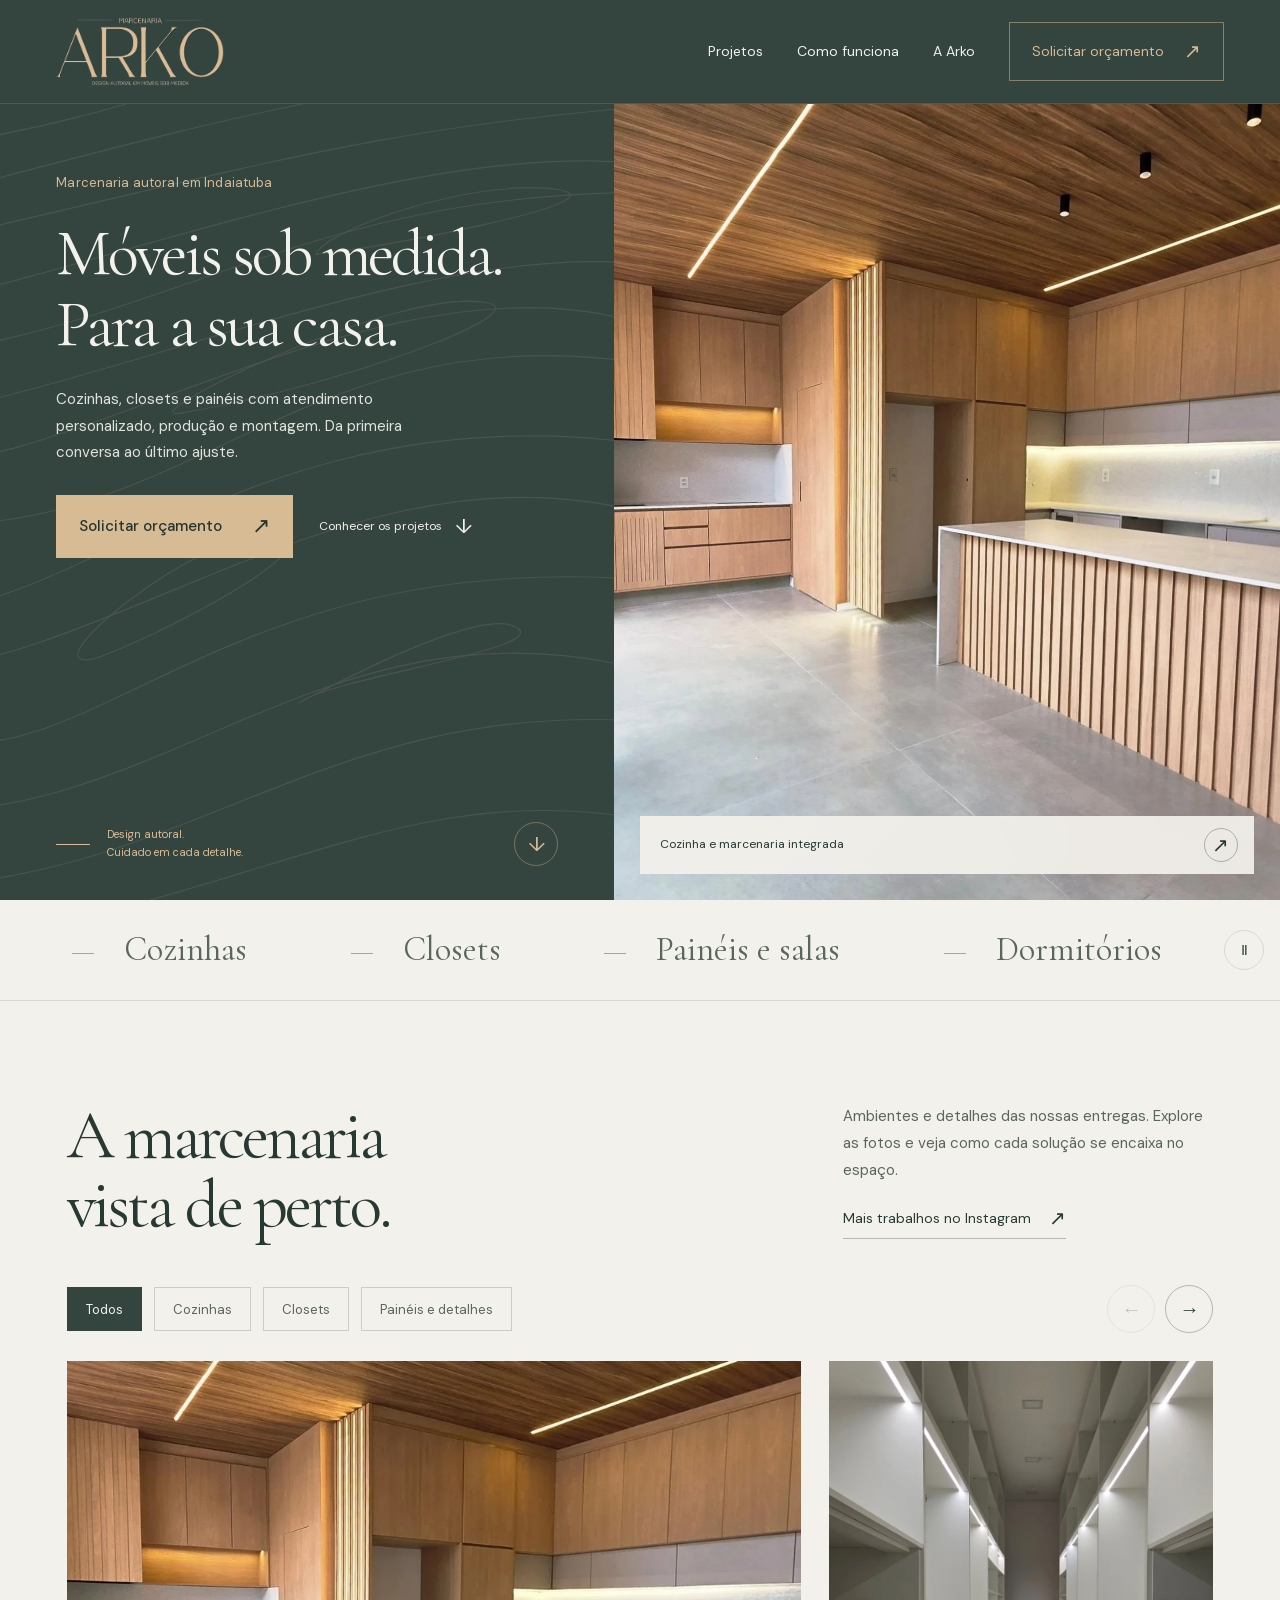
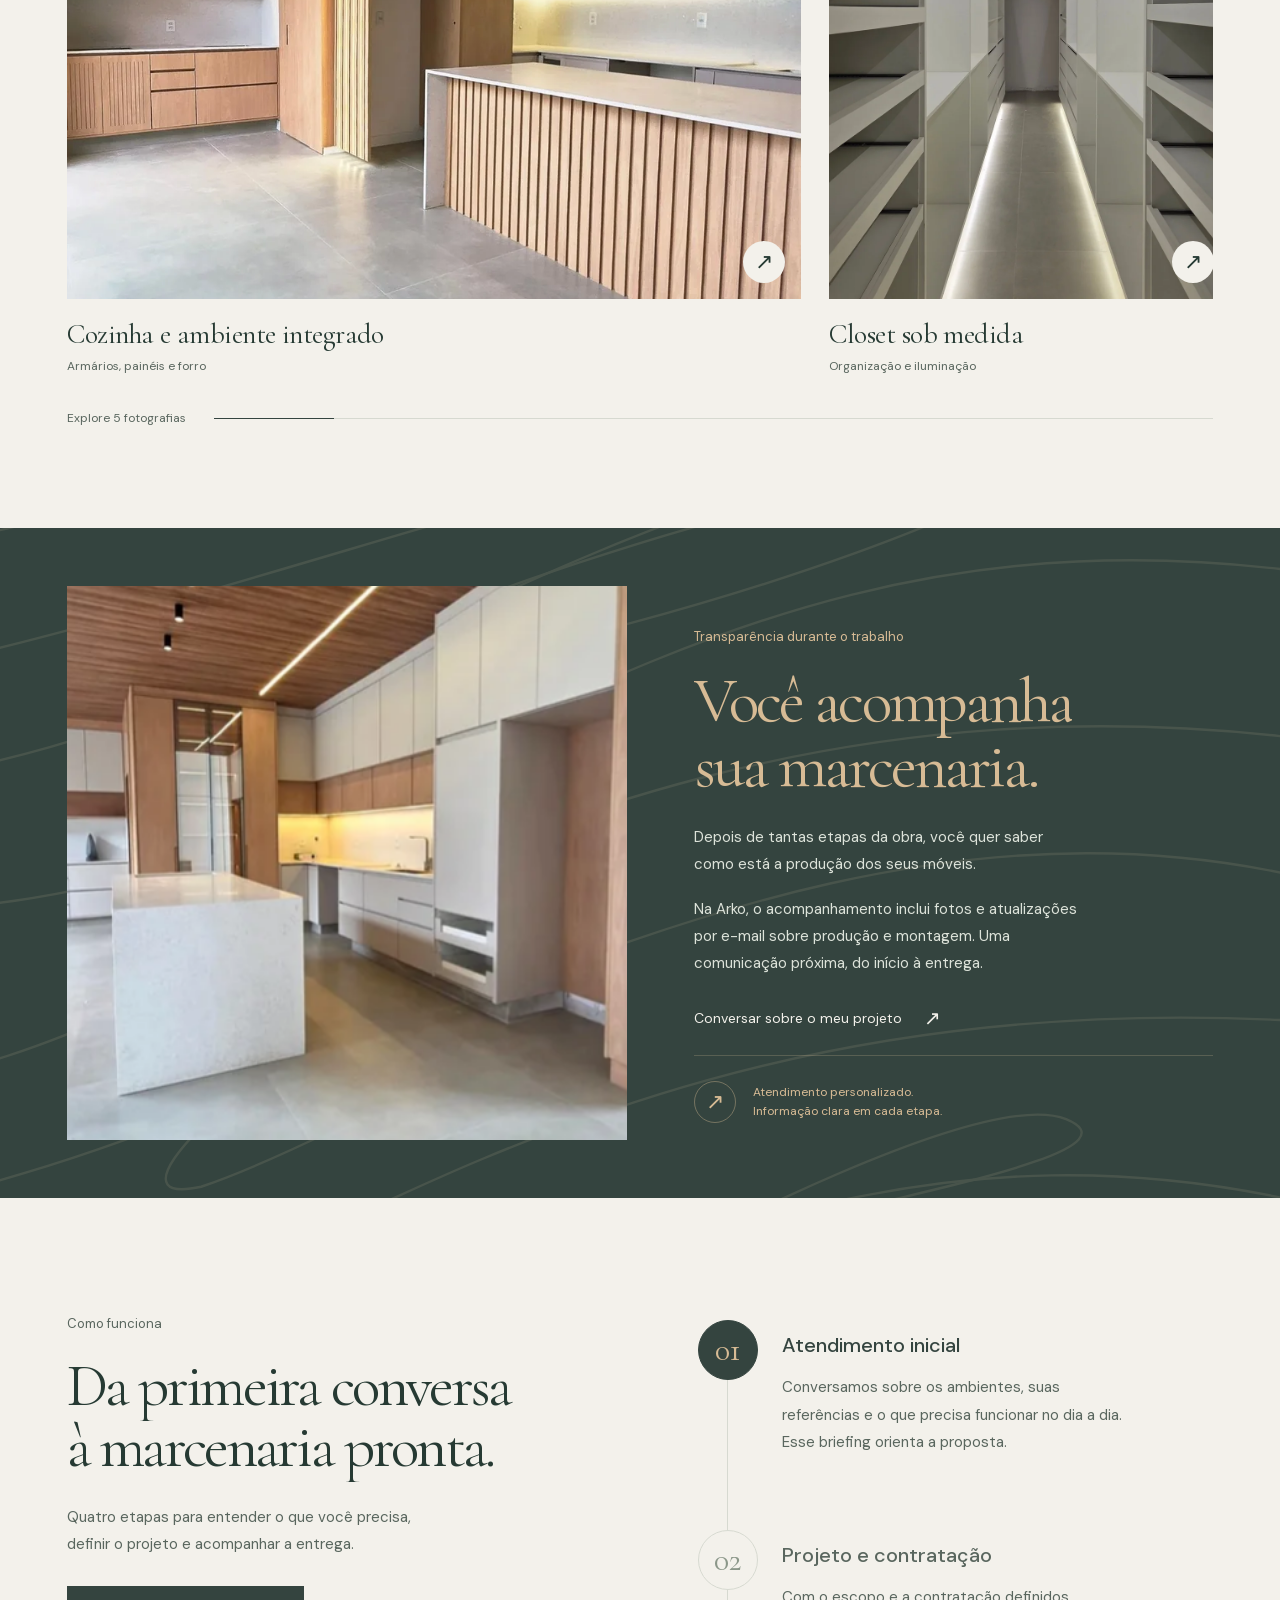
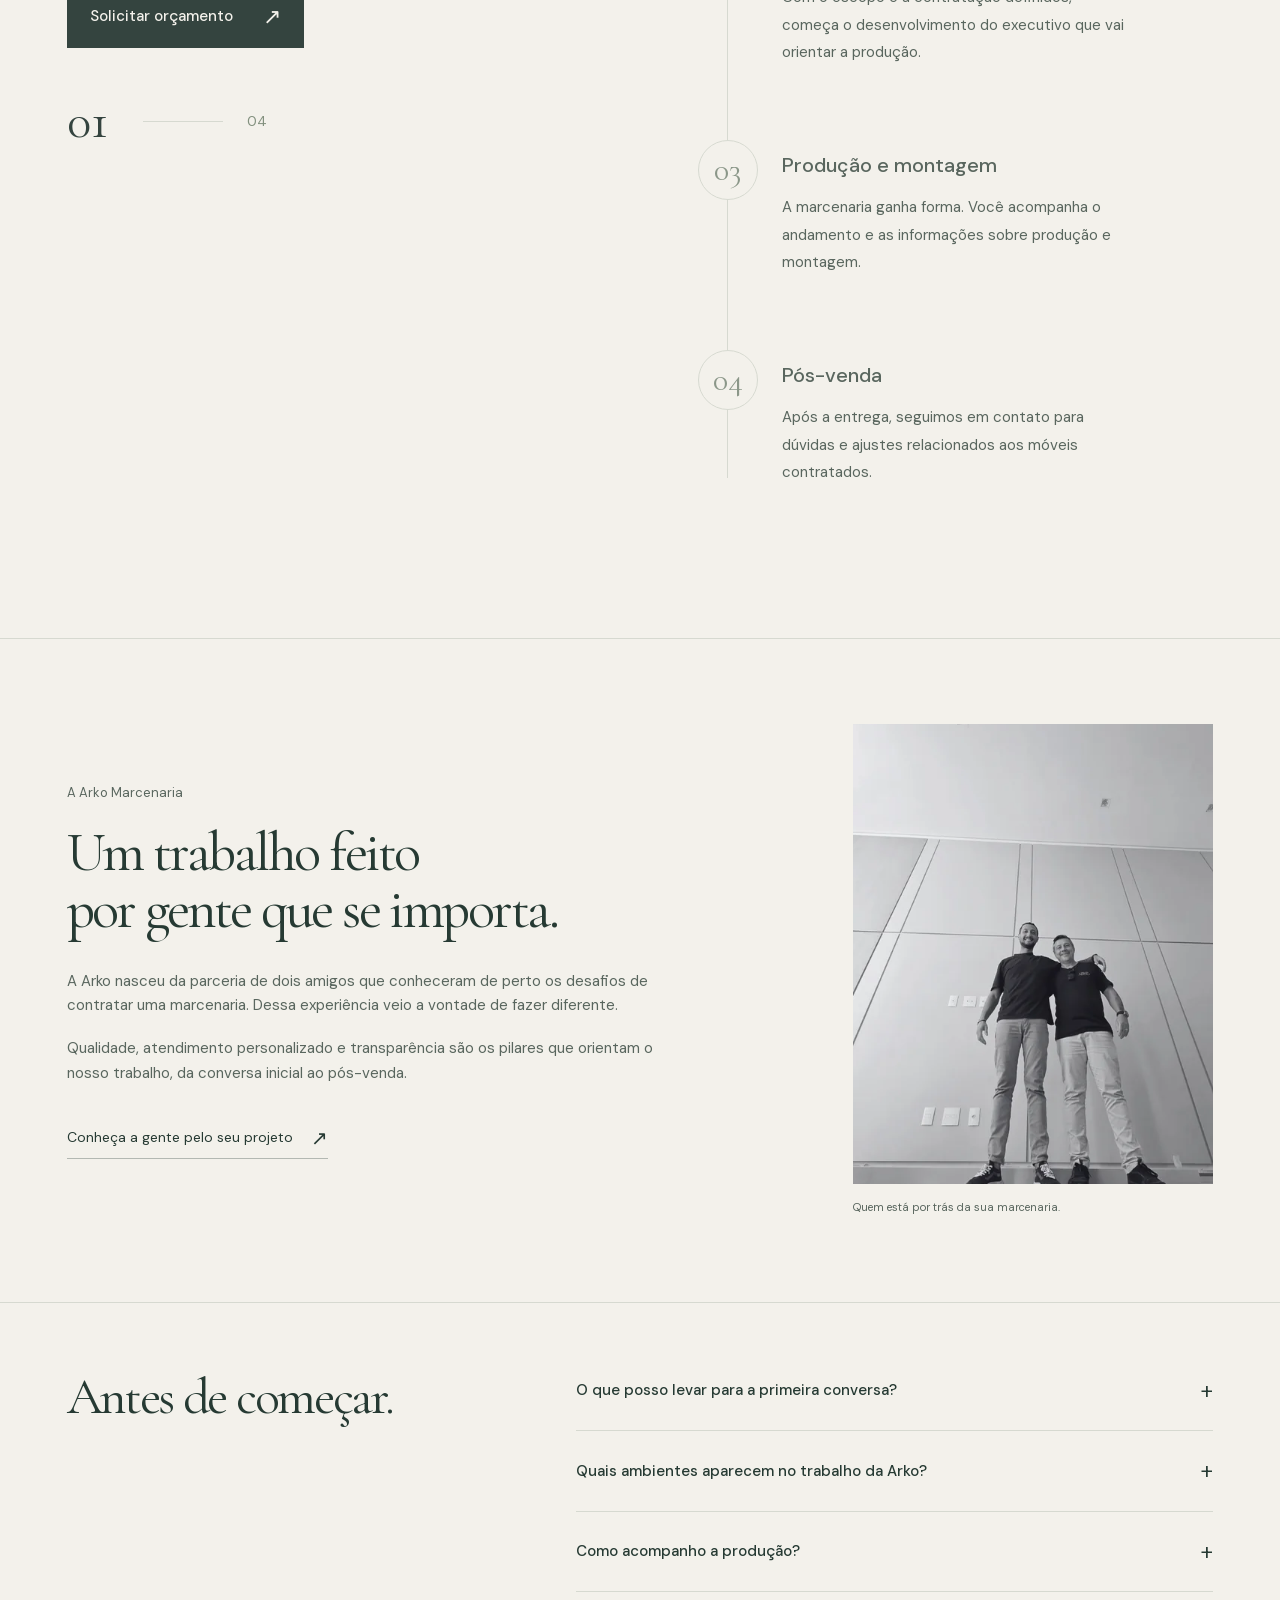
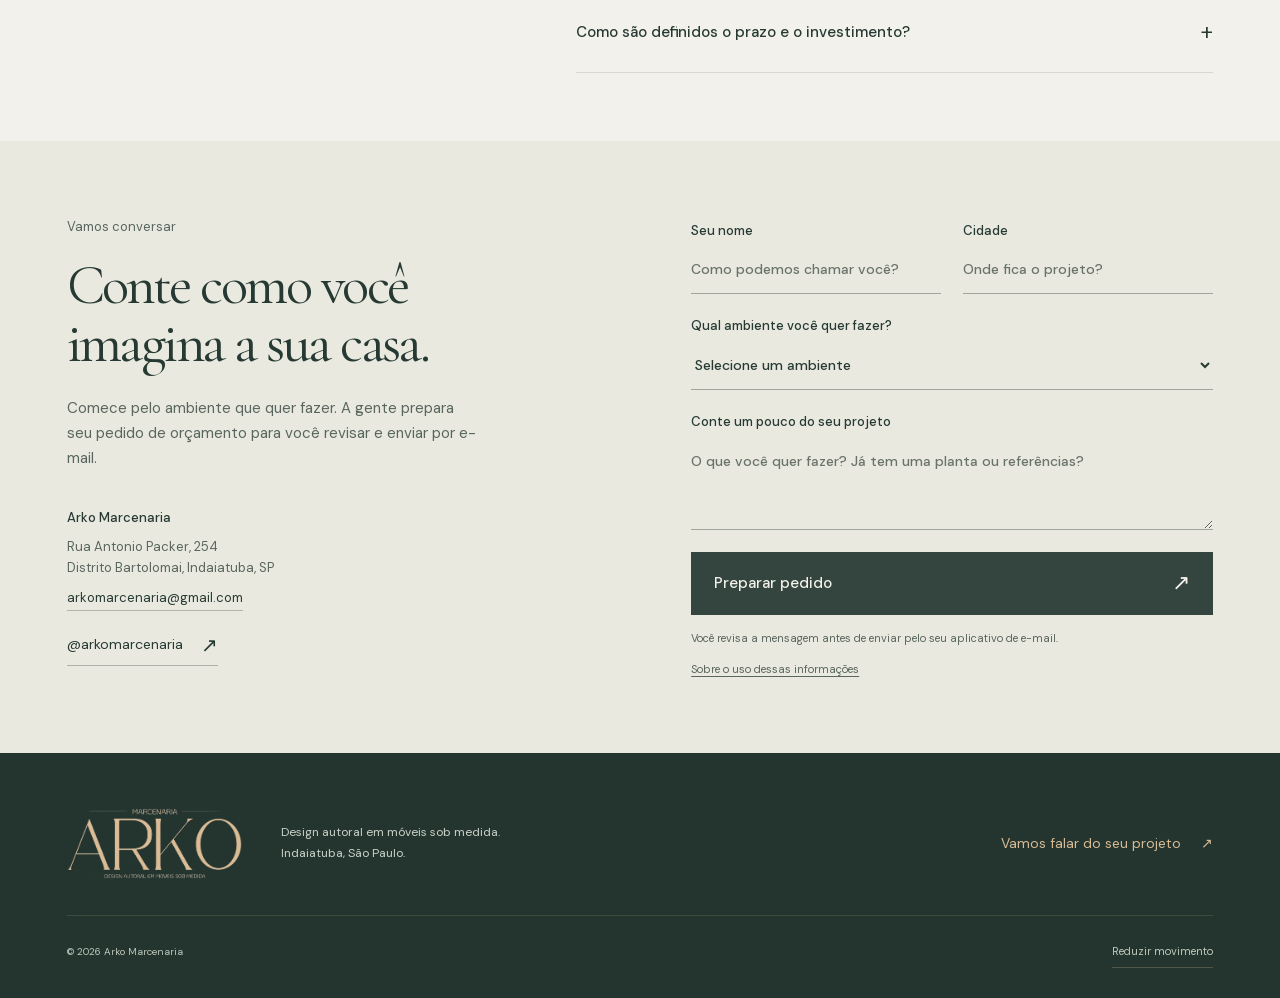
==== index.html @ 4000bd24 "Refine Arko layout with native motion and sliding portfolio" ====
<!doctype html>
<html lang="pt-BR">
<head>
  <meta charset="utf-8">
  <meta name="viewport" content="width=device-width,initial-scale=1">
  <meta name="theme-color" content="#34443f">
  <meta name="robots" content="noindex,nofollow">
  <title>Arko Marcenaria | Móveis sob medida em Indaiatuba</title>
  <meta name="description" content="Conheça a Arko Marcenaria em Indaiatuba. Cozinhas, closets e painéis sob medida, atendimento personalizado e acompanhamento da produção.">
  <meta property="og:type" content="website">
  <meta property="og:url" content="https://duartecosta21.github.io/arko-marcenaria-site/">
  <meta property="og:image" content="https://duartecosta21.github.io/arko-marcenaria-site/assets/cozinha-960.webp">
  <meta property="og:title" content="Arko Marcenaria | Móveis sob medida">
  <meta property="og:description" content="Conheça nossos ambientes e converse sobre a marcenaria da sua casa.">
  <link rel="preload" href="assets/fonts/cormorant-garamond.woff2" as="font" type="font/woff2" crossorigin>
  <link rel="preload" href="assets/fonts/dm-sans.woff2" as="font" type="font/woff2" crossorigin>
  <link rel="icon" href="assets/logo-arko.png" type="image/png">
  <link rel="stylesheet" href="styles.css?v=2">
  <script src="site.js?v=2" defer></script>
</head>
<body>
  <a class="skip-link" href="#conteudo">Ir para o conteúdo</a>
  <header class="header">
    <a class="brand" href="#inicio" aria-label="Arko Marcenaria, início"><img src="assets/logo-arko.png" width="421" height="171" alt="Arko Marcenaria. Design autoral em móveis sob medida."></a>
    <button class="menu-toggle" aria-label="Abrir menu" aria-controls="menu" aria-expanded="false"><span></span><span></span></button>
    <nav id="menu" aria-label="Navegação principal">
      <a href="#projetos">Projetos</a><a href="#processo">Como funciona</a><a href="#sobre">A Arko</a>
      <a class="header-contact" href="#contato" data-track="quote_interest" data-position="menu">Solicitar orçamento <span aria-hidden="true">↗</span></a>
    </nav>
  </header>
  <main id="conteudo">
    <section id="inicio" class="hero">
      <div class="hero-copy wood-pattern">
        <p class="location">Marcenaria autoral em Indaiatuba</p>
        <h1><span class="title-line"><span>Móveis sob medida.</span></span><span class="title-line"><span>Para a sua casa.</span></span></h1>
        <p class="hero-description">Cozinhas, closets e painéis com atendimento personalizado, produção e montagem. Da primeira conversa ao último ajuste.</p>
        <div class="hero-actions"><a class="button button-beige" href="#contato" data-track="quote_interest" data-position="hero">Solicitar orçamento <span aria-hidden="true">↗</span></a><a class="text-link" href="#projetos">Conhecer os projetos <span aria-hidden="true">↓</span></a></div>
        <div class="hero-signature"><span></span><p>Design autoral.<br>Cuidado em cada detalhe.</p><a class="scroll-cue" href="#projetos" aria-label="Explore os ambientes"><span aria-hidden="true">↓</span></a></div>
      </div>
      <div class="hero-photo">
        <img src="assets/cozinha-960.webp" srcset="assets/cozinha-480.webp 480w, assets/cozinha-960.webp 960w, assets/cozinha-1440.webp 1440w" sizes="(max-width:760px) 100vw, 52vw" width="1440" height="1920" alt="Cozinha Arko com ilha e painéis ripados, armários amadeirados e iluminação integrada ao forro." fetchpriority="high">
        <a class="photo-caption" href="#projetos"><span>Cozinha e marcenaria integrada</span><span class="round-arrow" aria-hidden="true">↗</span></a>
      </div>
    </section>
    <div class="environments" aria-label="Ambientes que trabalhamos"><div class="environment-track"><div class="environment-set"><span>Cozinhas</span><span>Closets</span><span>Painéis e salas</span><span>Dormitórios</span></div><div class="environment-set" aria-hidden="true"><span>Cozinhas</span><span>Closets</span><span>Painéis e salas</span><span>Dormitórios</span></div></div><button class="environment-pause" type="button" aria-label="Pausar faixa de ambientes" aria-pressed="false"><span aria-hidden="true">Ⅱ</span></button></div>
    <section class="portfolio section-wrap" id="projetos">
      <div class="section-heading"><h2>A marcenaria<br>vista de perto.</h2><div><p>Ambientes e detalhes das nossas entregas. Explore as fotos e veja como cada solução se encaixa no espaço.</p><a class="underlined-link" href="https://www.instagram.com/arkomarcenaria/" target="_blank" rel="noopener noreferrer">Mais trabalhos no Instagram <span aria-hidden="true">↗</span></a></div></div>
      <div class="portfolio-toolbar"><div class="filters" role="group" aria-label="Filtrar fotos por ambiente"><button type="button" aria-pressed="true" data-filter="todos">Todos</button><button type="button" aria-pressed="false" data-filter="cozinhas">Cozinhas</button><button type="button" aria-pressed="false" data-filter="closets">Closets</button><button type="button" aria-pressed="false" data-filter="paineis">Painéis e detalhes</button></div><div class="gallery-controls"><button type="button" class="gallery-prev" aria-label="Ver ambientes anteriores" disabled><span aria-hidden="true">←</span></button><button type="button" class="gallery-next" aria-label="Ver próximos ambientes"><span aria-hidden="true">→</span></button></div></div>
      <div class="gallery" aria-live="polite" role="region" aria-label="Galeria de ambientes, deslize para explorar" tabindex="0">
        <figure class="gallery-item gallery-large" data-category="cozinhas"><button class="project-photo" type="button" data-photo="assets/cozinha-1440.webp" data-caption="Cozinha com ilha, painéis ripados e forro amadeirado" aria-label="Ampliar foto da cozinha com ilha"><img src="assets/cozinha-960.webp" srcset="assets/cozinha-480.webp 480w, assets/cozinha-960.webp 960w, assets/cozinha-1440.webp 1440w" sizes="(max-width:760px) 100vw, 55vw" width="960" height="1280" loading="lazy" alt="Cozinha amadeirada com ilha ripada e iluminação no forro."><span class="photo-expand" aria-hidden="true">↗</span></button><figcaption><h3>Cozinha e ambiente integrado</h3><span>Armários, painéis e forro</span></figcaption></figure>
        <figure class="gallery-item gallery-tall" data-category="closets"><button class="project-photo" type="button" data-photo="assets/closet-1440.webp" data-caption="Closet com armários dos dois lados e iluminação integrada" aria-label="Ampliar foto do closet"><img src="assets/closet-960.webp" srcset="assets/closet-480.webp 480w, assets/closet-960.webp 960w, assets/closet-1440.webp 1440w" sizes="(max-width:760px) 100vw, 38vw" width="960" height="1280" loading="lazy" alt="Closet com prateleiras abertas, gavetas e iluminação linear no teto e na base dos armários."><span class="photo-expand" aria-hidden="true">↗</span></button><figcaption><h3>Closet sob medida</h3><span>Organização e iluminação</span></figcaption></figure>
        <figure class="gallery-item gallery-small" data-category="paineis"><button class="project-photo" type="button" data-photo="assets/painel-480.webp" data-caption="Painel ripado com gabinete suspenso e iluminação" aria-label="Ampliar foto do painel ripado"><img src="assets/painel-480.webp" width="480" height="853" loading="lazy" alt="Gabinete branco suspenso em um painel ripado amadeirado, com luz indireta."><span class="photo-expand" aria-hidden="true">↗</span></button><figcaption><h3>Painel e gabinete suspenso</h3><span>Ripado e luz indireta</span></figcaption></figure>
        <figure class="gallery-item gallery-small" data-category="paineis"><button class="project-photo" type="button" data-photo="assets/aparador-480.webp" data-caption="Aparador curvo com tampo de vidro e iluminação vertical" aria-label="Ampliar foto do aparador"><img src="assets/aparador-480.webp" width="480" height="853" loading="lazy" alt="Aparador amadeirado com bordas curvas, tampo de vidro e iluminação vertical na parede."><span class="photo-expand" aria-hidden="true">↗</span></button><figcaption><h3>Detalhes que fazem diferença</h3><span>Curvas, encaixes e acabamento</span></figcaption></figure>
        <figure class="gallery-item gallery-small" data-category="paineis"><button class="project-photo" type="button" data-photo="assets/parede-madeira-480.webp" data-caption="Painel amadeirado contínuo com porta integrada" aria-label="Ampliar foto da parede amadeirada"><img src="assets/parede-madeira-480.webp" width="480" height="853" loading="lazy" alt="Parede revestida em painéis amadeirados com uma porta integrada ao desenho."><span class="photo-expand" aria-hidden="true">↗</span></button><figcaption><h3>Marcenaria na arquitetura</h3><span>Painéis e porta integrada</span></figcaption></figure>
      </div>
      <div class="gallery-navigation"><p class="gallery-status" aria-live="polite">Explore <span class="gallery-total">5</span> fotografias</p><div class="gallery-progress" aria-hidden="true"><span></span></div></div>
    </section>
    <section class="follow-up wood-pattern" id="acompanhamento">
      <div class="follow-up-photo"><img src="assets/cozinha-integrada-480.webp" width="480" height="853" loading="lazy" alt="Vista ampla de uma cozinha com forro de madeira, iluminação embutida e marcenaria integrada."></div>
      <div class="follow-up-copy"><p class="small-label">Transparência durante o trabalho</p><h2>Você acompanha<br>sua marcenaria.</h2><p>Depois de tantas etapas da obra, você quer saber como está a produção dos seus móveis.</p><p>Na Arko, o acompanhamento inclui fotos e atualizações por e-mail sobre produção e montagem. Uma comunicação próxima, do início à entrega.</p><a class="text-link" href="#contato" data-track="quote_interest" data-position="acompanhamento">Conversar sobre o meu projeto <span aria-hidden="true">↗</span></a><div class="follow-up-note"><span class="note-mark" aria-hidden="true">↗</span><p>Atendimento personalizado.<br>Informação clara em cada etapa.</p></div></div>
    </section>
    <section class="process section-wrap" id="processo">
      <div class="process-layout"><div class="process-intro"><p class="small-label">Como funciona</p><h2>Da primeira conversa<br>à marcenaria pronta.</h2><p>Quatro etapas para entender o que você precisa, definir o projeto e acompanhar a entrega.</p><a class="button button-green" href="#contato" data-track="quote_interest" data-position="processo">Solicitar orçamento <span aria-hidden="true">↗</span></a><div class="process-position" aria-hidden="true"><span class="process-active-number">01</span><span class="process-position-line"></span><span>04</span></div></div><ol class="steps"><li><span class="step-number">01</span><h3>Atendimento inicial</h3><p>Conversamos sobre os ambientes, suas referências e o que precisa funcionar no dia a dia. Esse briefing orienta a proposta.</p></li><li><span class="step-number">02</span><h3>Projeto e contratação</h3><p>Com o escopo e a contratação definidos, começa o desenvolvimento do executivo que vai orientar a produção.</p></li><li><span class="step-number">03</span><h3>Produção e montagem</h3><p>A marcenaria ganha forma. Você acompanha o andamento e as informações sobre produção e montagem.</p></li><li><span class="step-number">04</span><h3>Pós-venda</h3><p>Após a entrega, seguimos em contato para dúvidas e ajustes relacionados aos móveis contratados.</p></li></ol></div>
    </section>
    <section class="about section-wrap" id="sobre"><div class="about-copy"><p class="small-label">A Arko Marcenaria</p><h2>Um trabalho feito<br>por gente que se importa.</h2><p>A Arko nasceu da parceria de dois amigos que conheceram de perto os desafios de contratar uma marcenaria. Dessa experiência veio a vontade de fazer diferente.</p><p>Qualidade, atendimento personalizado e transparência são os pilares que orientam o nosso trabalho, da conversa inicial ao pós-venda.</p><a class="underlined-link" href="#contato">Conheça a gente pelo seu projeto <span aria-hidden="true">↗</span></a></div><figure class="about-image"><img src="assets/fundadores-480.webp" width="480" height="853" loading="lazy" alt="Os dois sócios da Arko juntos em um ambiente com painéis instalados."><figcaption>Quem está por trás da sua marcenaria.</figcaption></figure></section>
    <section class="questions section-wrap" id="duvidas"><h2>Antes de começar.</h2><div class="faq"><details><summary>O que posso levar para a primeira conversa?<span aria-hidden="true">+</span></summary><p>Fotos dos ambientes, medidas que você já tenha, referências e o projeto da arquitetura, se houver. Conte também o que quer mudar e o que é importante na sua rotina.</p></details><details><summary>Quais ambientes aparecem no trabalho da Arko?<span aria-hidden="true">+</span></summary><p>Cozinhas, closets, dormitórios, salas, painéis e gabinetes fazem parte do nosso repertório. Na conversa inicial, avaliamos o escopo dos ambientes que você pretende fazer.</p></details><details><summary>Como acompanho a produção?<span aria-hidden="true">+</span></summary><p>A proposta da Arko inclui atualizações por e-mail com fotos e informações sobre produção e montagem. A frequência e o acompanhamento são alinhados no atendimento.</p></details><details><summary>Como são definidos o prazo e o investimento?<span aria-hidden="true">+</span></summary><p>A proposta considera os ambientes, o detalhamento e as escolhas de materiais e acabamentos. Prazo, escopo e condições de pagamento são definidos na contratação do seu projeto.</p></details></div></section>
    <section class="contact section-wrap" id="contato"><div class="contact-copy"><p class="small-label">Vamos conversar</p><h2>Conte como você<br>imagina a sua casa.</h2><p>Comece pelo ambiente que quer fazer. A gente prepara seu pedido de orçamento para você revisar e enviar por e-mail.</p><div class="contact-detail"><span>Arko Marcenaria</span><address>Rua Antonio Packer, 254<br>Distrito Bartolomai, Indaiatuba, SP</address><a href="mailto:arkomarcenaria@gmail.com" data-track="email_open" data-position="contato">arkomarcenaria@gmail.com</a></div><a class="underlined-link" href="https://www.instagram.com/arkomarcenaria/" rel="noopener noreferrer" target="_blank">@arkomarcenaria <span aria-hidden="true">↗</span></a></div>
      <form id="quote-form" class="quote-form"><div class="form-row"><label>Seu nome<input name="nome" autocomplete="name" required maxlength="100" placeholder="Como podemos chamar você?"></label><label>Cidade<input name="cidade" autocomplete="address-level2" required maxlength="100" placeholder="Onde fica o projeto?"></label></div><label>Qual ambiente você quer fazer?<select name="ambiente" required aria-label="Qual ambiente você quer fazer?"><option value="">Selecione um ambiente</option><option>Cozinha</option><option>Closet ou dormitório</option><option>Sala ou painéis</option><option>Mais de um ambiente</option><option>Outro projeto</option></select></label><label>Conte um pouco do seu projeto<textarea name="projeto" rows="3" maxlength="1800" placeholder="O que você quer fazer? Já tem uma planta ou referências?"></textarea></label><button class="button button-green" type="submit">Preparar pedido <span aria-hidden="true">↗</span></button><p class="form-note">Você revisa a mensagem antes de enviar pelo seu aplicativo de e-mail.</p><button class="privacy-link" type="button" id="open-privacy">Sobre o uso dessas informações</button></form>
    </section>
  </main>
  <a class="mobile-contact" inert href="#contato" data-track="quote_interest" data-position="mobile"><span>Vamos falar do seu projeto?</span><strong>Solicitar orçamento <span aria-hidden="true">↗</span></strong></a>
  <footer class="footer"><a class="brand" href="#inicio" aria-label="Arko Marcenaria, voltar ao início"><img src="assets/logo-arko.png" alt="Arko Marcenaria" width="421" height="171" loading="lazy"></a><p>Design autoral em móveis sob medida.<br>Indaiatuba, São Paulo.</p><a href="#contato">Vamos falar do seu projeto <span aria-hidden="true">↗</span></a><div class="footer-bottom"><span class="copyright">© 2026 Arko Marcenaria</span><button type="button" id="motion-toggle" aria-pressed="false">Reduzir movimento</button></div></footer>
  <dialog id="photo-dialog" class="photo-dialog" aria-label="Galeria de fotos ampliadas"><button type="button" class="dialog-close" aria-label="Fechar foto">×</button><div class="lightbox"><button class="photo-prev" aria-label="Foto anterior" type="button">‹</button><figure><img id="expanded-photo" src="assets/cozinha-1440.webp" alt=""><figcaption id="expanded-caption"></figcaption></figure><button class="photo-next" aria-label="Próxima foto" type="button">›</button></div></dialog>
  <dialog id="quote-dialog" class="quote-dialog" aria-labelledby="quote-dialog-title"><button type="button" class="dialog-close" aria-label="Fechar pedido">×</button><h2 id="quote-dialog-title">Seu pedido,<br>do seu jeito.</h2><p>Confira a mensagem. O próximo passo abre seu aplicativo de e-mail, onde você pode anexar a planta e enviar.</p><label for="prepared-message">Mensagem para a Arko</label><textarea id="prepared-message" rows="9"></textarea><a class="button button-green" id="open-email" href="mailto:arkomarcenaria@gmail.com" data-track="email_open" data-position="pedido">Abrir e-mail com meu pedido <span aria-hidden="true">↗</span></a><p class="form-note">Destinatário: arkomarcenaria@gmail.com</p></dialog>
  <dialog id="privacy-dialog" class="privacy-dialog" aria-labelledby="privacy-title"><button type="button" class="dialog-close" aria-label="Fechar informações">×</button><h2 id="privacy-title">Sobre este contato.</h2><p>Os campos desta página servem para preparar uma mensagem de orçamento. A mensagem só é enviada quando você escolhe enviar no seu aplicativo de e-mail.</p><p>As informações do formulário não são salvas nesta página nem enviadas automaticamente. Para conversar sobre seus dados, use arkomarcenaria@gmail.com.</p><button type="button" class="button button-green" data-close>Entendi</button></dialog>
</body>
</html>
---- styles.css ----
@font-face{font-family:ArkoDisplay;src:url('assets/fonts/cormorant-garamond.woff2') format('woff2');font-style:normal;font-weight:300 700;font-display:swap}
@font-face{font-family:ArkoSans;src:url('assets/fonts/dm-sans.woff2') format('woff2');font-style:normal;font-weight:100 1000;font-display:swap}
:root{--green:#34443f;--deep:#24352f;--beige:#d7bb95;--paper:#f3f1eb;--ink:#263a33;--muted:#59665e;--line:#d6d9d0;--display:ArkoDisplay,Georgia,serif;--sans:ArkoSans,Arial,sans-serif}
*{box-sizing:border-box}html{scroll-behavior:smooth;scroll-padding-top:104px}body{margin:0;background:var(--paper);color:var(--ink);font:16px/1.65 var(--sans);-webkit-font-smoothing:antialiased}button,input,textarea,select{font:inherit}button,a{-webkit-tap-highlight-color:transparent}button{cursor:pointer}a{color:inherit;text-decoration:none}img{display:block;max-width:100%;height:auto}p,h1,h2,h3,figure{margin:0}h1,h2{font-family:var(--display);font-weight:400;letter-spacing:-.045em;line-height:1.02}h2{font-size:clamp(42px,4.4vw,66px)}h3{font-size:19px;font-weight:500;line-height:1.3}p{max-width:66ch}button:focus-visible,a:focus-visible,summary:focus-visible,input:focus-visible,textarea:focus-visible,select:focus-visible{outline:2px solid #ad7741;outline-offset:5px}[hidden]{display:none!important}.skip-link{position:absolute;left:20px;top:-100px;z-index:100;background:var(--beige);color:var(--deep);padding:10px}.skip-link:focus{top:10px}.section-wrap{padding:100px clamp(24px,5.2vw,80px);max-width:1600px;margin:auto}.header{height:104px;padding:20px clamp(24px,4.4vw,68px);background:var(--green);color:var(--paper);display:flex;align-items:center;justify-content:space-between;gap:24px;position:sticky;top:0;z-index:20;border-bottom:1px solid #d7bb952d}.brand{display:block;width:168px;flex-shrink:0}.brand img{width:100%;height:auto}.header nav{display:flex;align-items:center;gap:34px;font-size:14px}.header nav a{transition:color .2s}.header nav a:hover{color:var(--beige)}.header-contact{border:1px solid #d7bb9580;padding:12px 22px;color:var(--beige);display:flex;align-items:center;gap:20px}.header-contact span{font-size:20px}.menu-toggle{display:none}.hero{display:grid;grid-template-columns:44% 56%;max-width:1800px;margin:auto;background:var(--green);color:var(--paper)}.hero-copy{padding:64px clamp(24px,4.4vw,68px) 40px;display:flex;flex-direction:column;align-items:flex-start;position:relative;isolation:isolate;min-height:650px}.wood-pattern{position:relative;isolation:isolate}.wood-pattern:before{content:"";position:absolute;inset:0;background:url('assets/veios.svg') center/cover;opacity:.16;pointer-events:none;z-index:-1}.location{font-size:13px;color:var(--beige);letter-spacing:.01em;margin-bottom:26px}.hero h1{font-size:clamp(52px,5.6vw,84px);max-width:520px;margin-bottom:25px}.hero-description{font-size:15px;line-height:1.75;color:#e0e3db;max-width:390px;margin-bottom:32px}.hero-actions{display:flex;flex-direction:column;align-items:flex-start;gap:22px}.button{display:inline-flex;align-items:center;justify-content:space-between;gap:30px;padding:16px 22px;min-height:56px;line-height:1.3;font-size:15px;font-weight:500;border:1px solid transparent;transition:background-color .2s,color .2s}.button span{font-size:22px;font-weight:300}.button-beige{background:var(--beige);color:var(--deep)}.button-beige:hover{background:#e6c9a4}.button-green{background:var(--green);color:var(--paper)}.button-green:hover{background:var(--deep)}.text-link{display:inline-flex;align-items:center;gap:22px;font-size:14px;line-height:1.5}.text-link span{font-size:20px}.text-link:hover{text-decoration:underline;text-underline-offset:6px}.hero-signature{display:flex;gap:17px;align-items:center;margin-top:auto;padding-top:32px;color:var(--beige);font-size:11px;line-height:1.6}.hero-signature>span{width:34px;height:1px;background:var(--beige)}.hero-photo{position:relative;overflow:hidden}.hero-photo>img{width:100%;height:100%;position:absolute;inset:0;object-fit:cover;object-position:center 46%}.photo-caption{position:absolute;bottom:24px;left:24px;right:24px;background:#f3f1ebef;backdrop-filter:blur(8px);color:var(--ink);font-size:12px;padding:11px 15px 11px 20px;display:flex;align-items:center;justify-content:space-between}.round-arrow{border:1px solid #263a3355;border-radius:50%;width:34px;height:34px;display:grid;place-items:center;font-size:20px}.environments{display:flex;justify-content:space-around;gap:20px;padding:25px 5vw;border-bottom:1px solid var(--line);color:var(--muted);font-family:var(--display);font-size:25px}.section-heading{display:flex;justify-content:space-between;gap:48px;align-items:flex-end;margin-bottom:44px}.section-heading h2{flex:0 1 55%}.section-heading>div,.section-heading>p{flex:0 1 370px}.section-heading p{font-size:15px;color:var(--muted);line-height:1.8}.underlined-link{display:inline-flex;align-items:center;gap:18px;font-size:14px;line-height:1.4;border-bottom:1px solid #263a3350;padding-bottom:6px;margin-top:20px}.underlined-link span{font-size:20px}.portfolio-toolbar{display:flex;justify-content:space-between;align-items:center;gap:22px;margin-bottom:28px}.filters{display:flex;gap:12px;flex-wrap:wrap}.filters button{padding:9px 18px;border:1px solid #34443f35;background:transparent;color:var(--muted);font-size:13px;min-height:42px}.filters button[aria-pressed=true]{background:var(--green);color:var(--paper);border-color:var(--green)}.gallery-hint{font-size:11px;color:var(--muted)}.gallery{display:grid;grid-template-columns:repeat(12,1fr);gap:42px 28px;align-items:start}.gallery-item{min-width:0}.gallery-large{grid-column:span 7}.gallery-tall{grid-column:span 5;padding-top:70px}.gallery-small{grid-column:span 4}.project-photo{display:block;width:100%;padding:0;border:0;background:transparent;position:relative;overflow:hidden}.project-photo img{width:100%;object-fit:cover;transition:transform .5s ease}.gallery-large .project-photo img{aspect-ratio:1.12;object-position:center 46%}.gallery-tall .project-photo img{aspect-ratio:.8}.gallery-small .project-photo img{aspect-ratio:.86}.project-photo:hover img{transform:scale(1.025)}.photo-expand{position:absolute;right:16px;bottom:16px;display:grid;place-items:center;width:42px;height:42px;background:var(--paper);color:var(--ink);border-radius:50%;font-size:22px}.gallery-item figcaption{display:flex;justify-content:space-between;gap:18px;align-items:baseline;padding-top:16px}.gallery-item figcaption h3{font-size:16px;line-height:1.5}.gallery-item figcaption>span{font-size:11px;color:var(--muted);text-align:right;max-width:170px}.gallery.is-filtered .gallery-item{grid-column:span 6;padding-top:0}.gallery.is-filtered .project-photo img{aspect-ratio:1;object-position:center}.follow-up{display:grid;grid-template-columns:44% 56%;background:var(--green);color:var(--paper);max-width:1800px;margin:auto;min-height:610px}.follow-up-photo{padding:56px 0 56px clamp(24px,5.2vw,80px)}.follow-up-photo img{width:100%;height:100%;max-height:540px;object-fit:cover;object-position:center 50%}.follow-up-copy{padding:78px clamp(24px,5.2vw,80px) 65px;display:flex;flex-direction:column;align-items:flex-start}.small-label{font-size:13px;color:var(--muted);margin-bottom:20px}.follow-up .small-label{color:var(--beige)}.follow-up h2{color:var(--beige);font-size:clamp(44px,4.8vw,72px);margin-bottom:26px}.follow-up-copy>p:not(.small-label){font-size:15px;line-height:1.8;color:#dde3da;margin-bottom:18px}.follow-up-copy>.text-link{margin-top:8px}.follow-up-note{display:flex;align-items:center;gap:17px;border-top:1px solid #d7bb953a;padding-top:24px;margin-top:32px;align-self:stretch;font-size:12px;color:var(--beige)}.note-mark{border:1px solid #d7bb9566;border-radius:50%;width:42px;height:42px;display:grid;place-items:center;font-size:22px}.steps{margin:12px 0 40px;padding:0;list-style:none;display:grid;grid-template-columns:repeat(4,1fr);gap:26px}.steps li{border-top:1px solid #34443f50;padding-top:20px}.step-number{font-family:var(--display);font-size:34px;color:#7c8c7c}.steps h3{margin:16px 0 14px;font-size:18px}.steps p{font-size:14px;line-height:1.8;color:var(--muted)}.about{border-top:1px solid var(--line);display:grid;grid-template-columns:1fr 350px;gap:clamp(40px,10vw,180px);align-items:center;padding-top:65px;padding-bottom:65px}.about-copy{max-width:620px}.about h2{margin-bottom:30px}.about-copy>p:not(.small-label){margin:0 0 18px;font-size:15px;color:var(--muted)}.about-image img{width:100%;height:420px;object-fit:cover;object-position:center 50%}.about-image figcaption{font-size:11px;color:var(--muted);margin-top:14px}.questions{display:grid;grid-template-columns:1fr 1.45fr;gap:70px;border-top:1px solid var(--line);padding-top:68px;padding-bottom:68px}.questions h2{font-size:clamp(40px,4vw,58px)}.faq details{border-bottom:1px solid var(--line);padding:20px 0}.faq details:first-child{padding-top:0}.faq summary{display:flex;gap:24px;justify-content:space-between;align-items:center;cursor:pointer;list-style:none;font-size:15px;font-weight:500}.faq summary::-webkit-details-marker{display:none}.faq summary span{font-size:24px;font-weight:300;transition:transform .2s}.faq details[open] summary span{transform:rotate(45deg)}.faq p{font-size:14px;color:var(--muted);margin-top:16px;line-height:1.8}.contact{display:grid;grid-template-columns:1fr 1fr;gap:8vw;background:#e9e9df;max-width:1800px;padding-top:75px;padding-bottom:75px}.contact h2{margin-bottom:24px}.contact-copy>p:not(.small-label){font-size:15px;color:var(--muted);max-width:410px}.contact-detail{display:flex;flex-direction:column;align-items:flex-start;gap:8px;margin-top:36px;font-size:13px}.contact-detail>span{font-weight:500}.contact address{font-style:normal;color:var(--muted);font-size:13px}.contact-detail a{border-bottom:1px solid #34443f50;padding-bottom:2px}.quote-form{display:flex;flex-direction:column;gap:22px;padding-top:5px}.quote-form label,.quote-dialog label{display:block;font-size:13px;font-weight:500;line-height:1.5}.form-row{display:grid;grid-template-columns:1fr 1fr;gap:22px}input,select,textarea{display:block;width:100%;border:0;border-bottom:1px solid #34443f66;border-radius:0;background:transparent;resize:vertical;color:var(--ink);padding:12px 0;font-size:14px;line-height:1.6;margin-top:6px}input::placeholder,textarea::placeholder{color:#69736b;opacity:1}select{appearance:auto;min-height:49px}.quote-form .button{margin-top:0}.form-note{font-size:11px;line-height:1.65;color:var(--muted)}.quote-form .form-note{margin-top:-8px}.privacy-link{border:0;padding:0;align-self:flex-start;background:transparent;font-size:11px;color:var(--muted);text-decoration:underline;text-underline-offset:3px;margin-top:-9px}.footer{background:var(--deep);color:var(--paper);display:grid;grid-template-columns:190px 1fr auto;align-items:center;gap:24px;padding:40px clamp(24px,5.2vw,80px) 24px}.footer .brand{width:155px}.footer p{font-size:12px;color:#c9d1c8;line-height:1.8}.footer>a:last-of-type{font-size:14px;display:flex;gap:20px;align-items:center;color:var(--beige)}.copyright{grid-column:1/-1;font-size:10px;color:#bdc7bb;border-top:1px solid #d7bb9524;padding-top:20px;margin-top:12px}dialog{color:var(--ink);border:0;background:var(--paper);padding:48px;width:calc(100% - 40px);max-width:600px;max-height:calc(100dvh - 40px);overflow:auto}dialog::backdrop{background:#12211ce3;backdrop-filter:blur(5px)}body:has(dialog[open]){overflow:hidden}.dialog-close{position:absolute;right:16px;top:10px;color:inherit;background:transparent;border:0;font-size:30px;width:44px;height:44px;line-height:1}.photo-dialog{padding:50px 12px 16px;max-width:min(1100px,calc(100% - 32px));width:calc(100% - 32px);background:#1e2d27;color:var(--paper);overflow:hidden}.lightbox{display:grid;grid-template-columns:44px 1fr 44px;gap:10px;align-items:center}.lightbox figure{min-width:0}.lightbox img{max-height:calc(100dvh - 180px);width:auto;max-width:100%;margin:auto;object-fit:contain}.lightbox figcaption{text-align:center;font-size:12px;margin-top:16px;line-height:1.5}.photo-prev,.photo-next{background:transparent;border:1px solid #ffffff40;color:var(--paper);width:42px;height:48px;font-size:32px}.quote-dialog h2,.privacy-dialog h2{font-size:44px;margin-bottom:22px}.quote-dialog>p,.privacy-dialog>p{font-size:14px;line-height:1.75;margin-bottom:22px}.quote-dialog textarea{border:1px solid var(--line);padding:14px;font-size:13px;margin:8px 0 24px}.quote-dialog .button{width:100%}.quote-dialog .form-note{margin:12px 0 0}.privacy-dialog .button{margin-top:8px}
@keyframes hero-in{from{opacity:0;transform:translateY(14px)}to{opacity:1;transform:translateY(0)}}.hero h1{animation:hero-in .7s ease-out both}.hero-description{animation:hero-in .7s .12s ease-out both}.hero-actions{animation:hero-in .7s .22s ease-out both}
@media(min-width:1600px){.hero-copy{min-height:760px}.hero h1{font-size:88px}}
@media(max-width:1100px){.header nav{gap:22px}.header-contact{padding:10px 15px}.hero-copy{padding-top:44px;min-height:620px}.hero h1{font-size:62px}.hero-signature{display:none}.hero-actions{gap:20px}.section-wrap{padding-top:75px;padding-bottom:75px}.gallery-item figcaption{flex-direction:column;gap:3px}.gallery-item figcaption>span{text-align:left;max-width:none}.follow-up-copy{padding-top:65px;padding-bottom:50px}.about{grid-template-columns:1fr 280px;gap:65px}.about-image img{height:390px}.questions{gap:40px}.footer{grid-template-columns:170px 1fr auto}}
@media(max-width:760px){html{scroll-padding-top:82px}.header{height:82px;padding:14px 24px}.brand{width:132px}.menu-toggle{display:flex;flex-direction:column;justify-content:center;gap:6px;background:transparent;border:1px solid #d7bb9540;width:44px;height:42px;padding:10px;color:var(--beige)}.menu-toggle span{display:block;height:1px;width:22px;background:currentColor;transition:transform .2s}.menu-toggle[aria-expanded=true] span:first-child{transform:translateY(3.5px) rotate(45deg)}.menu-toggle[aria-expanded=true] span:last-child{transform:translateY(-3.5px) rotate(-45deg)}.header nav{display:none;position:absolute;left:0;right:0;top:82px;align-items:stretch;flex-direction:column;gap:0;background:var(--green);padding:8px 24px 24px;box-shadow:0 16px 20px #14231c25}.header nav.is-open{display:flex}.header nav a{padding:14px 0;border-bottom:1px solid #d7bb9528}.header nav .header-contact{padding:14px 16px;margin-top:14px;border:1px solid #d7bb9580;justify-content:space-between}.hero{grid-template-columns:1fr}.hero-copy{padding:34px 24px 38px;min-height:0}.location{font-size:11px;margin-bottom:18px}.hero h1{font-size:clamp(52px,11.9vw,76px);max-width:600px;margin-bottom:20px}.hero-description{font-size:14px;max-width:450px;margin-bottom:24px}.hero-actions{flex-direction:row;gap:22px;align-items:center;flex-wrap:wrap}.button{font-size:14px;min-height:52px;padding:14px 18px;gap:22px}.hero-actions .text-link{font-size:12px;gap:12px}.hero-photo{height:460px}.hero-photo>img{object-position:center 43%}.photo-caption{left:16px;right:16px;bottom:16px;font-size:11px;padding:10px 12px 10px 16px}.environments{gap:10px;padding:20px 24px;flex-wrap:wrap;justify-content:center;font-size:21px}.environments span+span:before{content:"/";font:12px var(--sans);margin-right:12px;color:#adb4a7}.section-wrap{padding:56px 24px}.section-heading{display:block;margin-bottom:28px}.section-heading h2{margin-bottom:20px;font-size:48px}.section-heading p{font-size:14px;max-width:520px}.section-heading .underlined-link{margin-top:13px}.portfolio-toolbar{display:block;margin-bottom:24px}.filters{gap:8px}.filters button{padding:8px 13px;min-height:44px;font-size:12px}.gallery-hint{margin-top:14px}.gallery{grid-template-columns:1fr 1fr;gap:30px 16px}.gallery-large{grid-column:1/-1}.gallery-tall{grid-column:span 1;padding-top:0}.gallery-small{grid-column:span 1}.gallery-large .project-photo img{aspect-ratio:1.05}.gallery-tall .project-photo img,.gallery-small .project-photo img{aspect-ratio:.74;object-position:center}.gallery-item figcaption{gap:4px;padding-top:11px}.gallery-item figcaption h3{font-size:14px}.gallery-item figcaption>span{font-size:10px;line-height:1.5}.gallery.is-filtered .gallery-item{grid-column:span 1}.gallery.is-filtered .gallery-item:only-child{grid-column:1/-1;max-width:450px}.gallery.is-filtered .project-photo img{aspect-ratio:.8}.photo-expand{width:32px;height:32px;bottom:10px;right:10px;font-size:18px}.follow-up{grid-template-columns:1fr}.follow-up-photo{padding:32px 24px 0}.follow-up-photo img{height:340px;object-position:center 50%}.follow-up-copy{padding:38px 24px 42px}.follow-up h2{font-size:52px}.follow-up-copy>p:not(.small-label){font-size:14px}.follow-up-note{margin-top:26px;padding-top:20px}.steps{grid-template-columns:1fr 1fr;gap:32px 22px;margin-top:35px;margin-bottom:32px}.step-number{font-size:30px}.steps h3{font-size:16px}.steps p{font-size:13px;line-height:1.8}.about{grid-template-columns:1fr;gap:32px}.about h2{font-size:46px}.about-copy>p:not(.small-label){font-size:14px}.about-image{max-width:450px;justify-self:center;width:100%}.about-image img{height:400px;object-position:center 47%}.questions{display:block}.questions h2{font-size:46px;margin-bottom:34px}.faq summary{font-size:14px;gap:20px}.contact{grid-template-columns:1fr;gap:36px}.contact h2{font-size:49px}.contact-copy>p:not(.small-label){font-size:14px}.contact-detail{margin-top:24px}.quote-form{gap:20px}.form-row{gap:16px}.quote-form label{font-size:12px}input,textarea,select{font-size:16px}.footer{padding:34px 24px 24px;grid-template-columns:1fr;gap:22px}.footer .brand{width:145px}.footer>a:last-of-type{justify-content:space-between;border-top:1px solid #d7bb9528;padding-top:20px}.copyright{margin-top:0;padding-top:18px}.photo-dialog{padding:50px 6px 14px;max-width:calc(100% - 16px);width:calc(100% - 16px)}.lightbox{grid-template-columns:30px 1fr 30px;gap:3px}.photo-prev,.photo-next{width:29px;height:45px}.lightbox figcaption{font-size:11px}.quote-dialog,.privacy-dialog{padding:48px 24px 26px}.quote-dialog h2,.privacy-dialog h2{font-size:40px}}
@media(max-width:380px){.hero h1{font-size:51px}.hero-actions{gap:18px}.form-row{grid-template-columns:1fr}.filters button{padding:8px 10px}.environments{font-size:18px}.section-heading h2{font-size:44px}.steps{gap:30px 16px}.contact h2{font-size:44px}}
@media(prefers-reduced-motion:reduce){html{scroll-behavior:auto}*,*:before,*:after{animation:none!important;transition:none!important}}

.photo-prev:disabled,.photo-next:disabled{opacity:.2;cursor:default}

/* Arko v2: movement belongs to the opening, photography and reading sequence. */
.header{transition:background-color .35s,box-shadow .35s}.header:after{content:"";position:absolute;left:0;bottom:0;height:2px;width:100%;background:var(--beige);transform:scaleX(var(--page-progress,0));transform-origin:left;pointer-events:none}.header.has-scrolled{background:#2d3e37f2;backdrop-filter:blur(12px);box-shadow:0 8px 30px #17261d12}.header-contact{position:relative;overflow:hidden}.header-contact span{transition:transform .25s}.header-contact:hover span{transform:translate(3px,-3px)}
.hero{grid-template-columns:48% 52%;overflow:hidden}.hero-copy{min-height:clamp(650px,calc(100svh - 104px),830px);padding:68px clamp(24px,4.4vw,68px) 34px;justify-content:center}.hero h1{font-size:clamp(52px,5.1vw,84px);max-width:none;line-height:1.08;margin-bottom:26px;animation:none}.title-line{display:block;overflow:hidden;padding-bottom:.075em;margin-bottom:-.075em}.title-line>span{display:block}.hero-description,.hero-actions{animation:none}.hero-description{max-width:405px;margin-bottom:30px}.hero-actions{flex-direction:row;gap:26px;align-items:center;flex-wrap:wrap}.hero-actions .text-link{font-size:12px;gap:13px}.hero-signature{width:100%;padding-top:30px;margin-top:auto}.hero-photo>img{transform:translate3d(0,var(--hero-photo-y,0px),0) scale(1.1);will-change:transform;object-position:center 43%}.hero-photo:after{content:"";position:absolute;inset:0;background:var(--green);transform:scaleX(0);transform-origin:right;pointer-events:none}.photo-caption{bottom:26px;left:26px;right:26px;padding:12px 16px 12px 20px}.scroll-cue{margin-left:auto;width:44px;height:44px;display:grid;place-items:center;border:1px solid #d7bb9566;border-radius:50%;font-size:20px}.hero-signature .scroll-cue>span{width:auto;height:auto;background:none}.motion-ready .title-line>span{animation:title-rise .8s cubic-bezier(.2,.7,.2,1) both}.motion-ready .title-line:nth-child(2)>span{animation-delay:.13s}.motion-ready .hero-photo:after{animation:photo-unveil 1.05s cubic-bezier(.6,0,.2,1) both}.motion-ready .scroll-cue span{animation:scroll-hint 2.2s 1s ease-in-out 2}
@keyframes title-rise{from{transform:translateY(115%)}to{transform:translateY(0)}}@keyframes photo-unveil{from{transform:scaleX(1)}to{transform:scaleX(0)}}@keyframes scroll-hint{0%,70%,100%{transform:translateY(0)}35%{transform:translateY(4px)}}
.environments{padding:0;position:relative;overflow:hidden;background:var(--paper);border-bottom:1px solid var(--line);min-height:92px;align-items:center}.environment-track{width:100%;display:flex}.environment-set{display:flex;align-items:center;justify-content:space-around;flex-wrap:wrap;gap:30px;width:100%;padding:22px 40px;flex-shrink:0;font-family:var(--display);font-size:34px}.environment-set span{white-space:nowrap}.environment-set span:before{content:"";display:inline-block;vertical-align:middle;width:22px;height:1px;background:#9aab97;margin-right:30px}.environment-set[aria-hidden=true]{display:none}.environment-pause{display:none;border:1px solid var(--line);background:var(--paper);color:var(--green);width:40px;height:40px;position:absolute;right:16px;top:calc(50% - 20px);border-radius:50%;z-index:1;font-size:14px}.motion-ready .environment-track{width:max-content;animation:environments-flow 30s linear infinite}.motion-ready .environment-set{width:max(100vw,950px);flex-wrap:nowrap;gap:0;padding-right:66px;padding-left:20px}.motion-ready .environment-set[aria-hidden=true]{display:flex}.motion-ready .environment-pause{display:block}.environments.is-paused .environment-track{animation-play-state:paused}@keyframes environments-flow{to{transform:translateX(-50%)}}
.portfolio .section-heading h2{font-size:clamp(50px,5.3vw,78px)}.portfolio-toolbar{margin-top:46px}.gallery{display:flex;gap:28px;overflow-x:auto;overflow-y:hidden;scroll-snap-type:x proximity;scroll-behavior:smooth;overscroll-behavior-x:contain;scrollbar-width:none;align-items:start;padding-bottom:4px;cursor:grab}.gallery::-webkit-scrollbar{display:none}.gallery:active{cursor:grabbing}.gallery-item{flex:0 0 35%;min-width:0;scroll-snap-align:start;padding-top:0!important;grid-column:auto!important}.gallery-large{flex-basis:64%}.gallery .project-photo img,.gallery.is-filtered .project-photo img{height:clamp(420px,42vw,610px);aspect-ratio:auto;width:100%;object-fit:cover;object-position:center 45%}.gallery-tall .project-photo img{object-position:center 50%}.gallery .project-photo{cursor:zoom-in}.gallery .project-photo:hover img{transform:scale(1.04)}.gallery-item figcaption{padding-top:20px;display:block}.gallery-item figcaption h3{font:400 28px/1.1 var(--display);letter-spacing:-.02em;margin-bottom:7px}.gallery-item figcaption>span{display:block;text-align:left;max-width:none;font-size:12px}.gallery.is-filtered .gallery-item{flex-basis:43%;max-width:none}.gallery.is-filtered .gallery-item[data-category=cozinhas]{flex-basis:64%}.gallery-navigation{display:flex;align-items:center;gap:28px;margin-top:28px}.gallery-status{font-size:12px;color:var(--muted);white-space:nowrap;flex:0 0 auto}.gallery-progress{height:1px;background:var(--line);flex:1;overflow:hidden}.gallery-progress>span{display:block;transform:scaleX(var(--gallery-progress,.15));transform-origin:left;background:var(--green);width:100%;height:1px;transition:transform .08s linear}.gallery-controls{display:flex;gap:10px}.gallery-controls button{width:48px;height:48px;border:1px solid #34443f55;background:transparent;color:var(--green);border-radius:50%;font-size:20px;transition:background .2s,color .2s}.gallery-controls button:hover:not(:disabled){background:var(--green);color:var(--paper)}.gallery-controls button:disabled{opacity:.25;cursor:default}.gallery-hint{font-size:12px}.filters button{min-height:44px}
.follow-up{overflow:hidden;grid-template-columns:49% 51%;min-height:670px}.follow-up-photo{position:relative;overflow:hidden;padding:0;margin:58px 0 58px clamp(24px,5.2vw,80px);align-self:stretch}.follow-up-photo img{position:absolute;inset:0;width:100%;height:100%;max-height:none;object-position:center 45%;transform:translate3d(0,var(--follow-photo-y,0px),0) scale(1.12);will-change:transform}.follow-up-copy{padding-top:98px;padding-bottom:75px}.follow-up h2{font-size:clamp(48px,5vw,76px)}.follow-up-copy>p:not(.small-label){max-width:390px}.follow-up-note{margin-top:auto;padding-top:25px}.motion-ready .follow-up-photo{clip-path:inset(10% 10% 10% 10%);transition:clip-path 1s cubic-bezier(.2,.7,.2,1)}.motion-ready .follow-up-photo.is-visible{clip-path:inset(0)}.reveal-line{display:block;overflow:hidden;padding-bottom:.08em;margin-bottom:-.08em}.reveal-line>span{display:block}.motion-ready [data-reveal=lines] .reveal-line>span{transform:translateY(115%);transition:transform .75s cubic-bezier(.2,.7,.2,1)}.motion-ready [data-reveal=lines] .reveal-line:nth-child(2)>span{transition-delay:.08s}.motion-ready [data-reveal=lines].is-visible .reveal-line>span{transform:translateY(0)}
.process-layout{display:grid;grid-template-columns:1fr 1fr;gap:9vw;align-items:start}.process-intro{position:sticky;top:154px;padding-top:15px}.process-intro h2{font-size:clamp(44px,4.7vw,66px);margin-bottom:26px}.process-intro>p:not(.small-label){font-size:15px;color:var(--muted);max-width:365px;line-height:1.8;margin-bottom:28px}.process-position{display:flex;align-items:center;gap:24px;margin-top:48px;color:#82907e;font-size:14px;width:200px}.process-active-number{font:400 50px/1 var(--display);color:var(--green);min-width:52px}.process-position-line{height:1px;width:80px;background:var(--line)}.steps{position:relative;display:flex;flex-direction:column;gap:0;list-style:none;margin:0;padding:0}.steps:before,.steps:after{content:"";position:absolute;left:29px;top:31px;bottom:60px;width:1px;background:var(--line);z-index:0}.steps:after{background:var(--green);transform-origin:top;transform:scaleY(var(--process-progress,0))}.steps li{position:relative;display:grid;grid-template-columns:60px 1fr;gap:10px 24px;padding:22px 0 46px;min-height:210px;border:0}.step-number{width:60px;height:60px;display:grid;place-items:center;grid-row:1/3;background:var(--paper);font:400 32px/1 var(--display);color:#8b9789;z-index:1;border:1px solid var(--line);border-radius:50%;transition:background .35s,color .35s,border-color .35s}.steps h3{grid-column:2;margin:12px 0 0;font-size:20px;line-height:1.3;color:var(--muted);transition:color .35s}.steps p{grid-column:2;font-size:15px;line-height:1.85;max-width:350px}.steps li.is-current .step-number{background:var(--green);color:var(--beige);border-color:var(--green)}.steps li.is-current h3{color:var(--green)}.about{padding-top:85px;padding-bottom:85px;grid-template-columns:1fr 360px}.about-image{position:relative;overflow:hidden}.about-image img{height:460px;transition:transform .65s cubic-bezier(.2,.7,.2,1)}.about-image:hover img{transform:scale(1.025)}.footer{padding-top:55px;padding-bottom:30px}.footer .brand{width:175px}.mobile-contact{display:none}
@media(min-width:1600px){.hero-copy{min-height:820px}.hero h1{font-size:84px}}
@media(max-width:1100px){.hero-copy{padding-top:58px}.hero h1{font-size:clamp(44px,5.1vw,65px)}.hero-actions{gap:20px}.hero-signature{display:flex}.hero-description{font-size:14px}.process-layout{gap:5vw}.process-intro{top:140px}.process-intro h2{font-size:46px}.steps li{gap:10px 18px}.steps p{font-size:14px}.follow-up-copy{padding-top:76px}.about{grid-template-columns:1fr 290px}.about-image img{height:420px}}
@media(max-width:760px){.hero{grid-template-columns:1fr}.hero-copy{min-height:0;padding:42px 24px 30px}.hero h1{font-size:clamp(38px,10.6vw,66px);margin-bottom:22px}.hero-description{font-size:14px;margin-bottom:25px;max-width:460px}.hero-actions{gap:20px}.hero-signature{display:flex;padding-top:30px;margin-top:14px;font-size:10px}.hero-signature .scroll-cue{width:36px;height:36px;font-size:17px}.hero-photo{height:440px}.hero-photo>img{transform:scale(1.05);will-change:auto}.hero-photo:after{transform-origin:top;animation:none}.photo-caption{left:16px;right:16px;bottom:16px}.environments{min-height:80px}.environment-set{font-size:28px;padding:16px 20px;gap:20px}.environment-set span:before{width:18px;margin-right:26px}.motion-ready .environment-set{width:850px;padding:16px 56px 16px 20px}.environment-pause{right:12px;width:36px;height:36px;top:calc(50% - 18px)}.portfolio .section-heading h2{font-size:52px}.portfolio-toolbar{margin-top:30px}.gallery{gap:18px;scroll-snap-type:x mandatory}.gallery-item,.gallery-large,.gallery.is-filtered .gallery-item,.gallery.is-filtered .gallery-item[data-category=cozinhas]{flex-basis:88%;max-width:none}.gallery .project-photo img,.gallery.is-filtered .project-photo img{height:390px;object-position:center 45%;aspect-ratio:auto}.gallery-tall .project-photo img{object-position:center}.gallery-item figcaption h3{font-size:25px}.gallery-item figcaption>span{font-size:11px}.gallery-navigation{gap:16px;margin-top:24px}.gallery-controls{gap:8px}.gallery-controls button{width:44px;height:44px}.gallery-status{font-size:11px}.follow-up{grid-template-columns:1fr;min-height:0}.follow-up-photo{margin:32px 24px 0;height:370px;align-self:auto}.follow-up-photo img{height:100%;transform:scale(1.04);will-change:auto}.follow-up-copy{padding:36px 24px 42px}.follow-up h2{font-size:52px}.follow-up-note{margin-top:28px}.process-layout{display:block}.process-intro{position:static;padding-top:0}.process-intro h2{font-size:46px}.process-intro>p:not(.small-label){font-size:14px}.process-position{display:none}.steps{margin-top:38px}.steps li{min-height:0;padding:20px 0 34px;gap:7px 20px}.steps:before,.steps:after{bottom:64px}.steps h3{font-size:18px;margin-top:15px}.steps p{font-size:14px;line-height:1.8}.about{grid-template-columns:1fr;padding-top:58px;padding-bottom:58px}.about-image img{height:420px}.footer .brand{width:155px}.mobile-contact{display:flex;position:fixed;bottom:14px;left:14px;right:14px;z-index:18;padding:13px 16px;background:var(--deep);color:var(--beige);box-shadow:0 10px 35px #15271d30;border:1px solid #d7bb9545;align-items:center;justify-content:space-between;gap:14px;min-height:60px;opacity:0;transform:translateY(100px);pointer-events:none;transition:opacity .3s,transform .35s cubic-bezier(.2,.7,.2,1)}.mobile-contact>span{font-size:10px;line-height:1.5;max-width:95px;color:#d7ddd0}.mobile-contact strong{font-size:12px;font-weight:500;white-space:nowrap;display:flex;align-items:center;gap:14px}.mobile-contact strong>span{font-size:20px}.mobile-contact.is-visible{opacity:1;transform:translateY(0);pointer-events:auto}}
@media(max-width:380px){.hero h1{font-size:clamp(36px,10.8vw,40px)}.hero-signature{gap:12px}.gallery .project-photo img,.gallery.is-filtered .project-photo img{height:345px}.portfolio .section-heading h2{font-size:46px}.process-intro h2{font-size:42px}.steps li{grid-template-columns:52px 1fr;gap:7px 16px}.step-number{width:52px;height:52px;font-size:29px}.steps:before,.steps:after{left:25px}.steps h3{font-size:17px;margin-top:11px}.mobile-contact{padding:12px}.mobile-contact>span{max-width:85px}.mobile-contact strong{font-size:11px;gap:9px}}
@media(prefers-reduced-motion:reduce){html{scroll-behavior:auto}.hero-photo>img,.follow-up-photo img{transform:none!important;will-change:auto}.hero-photo:after{display:none}.environment-track{animation:none!important;transform:none!important}.environment-set{width:100%!important;flex-wrap:wrap!important;gap:18px!important}.environment-set[aria-hidden=true],.environment-pause{display:none!important}.environment-track{width:100%!important}.environment-set span{font-size:23px}.environment-set span:before{display:none}.gallery{scroll-behavior:auto}.follow-up-photo{clip-path:none!important}.reveal-line>span{transform:none!important}*,*:before,*:after{animation:none!important;transition:none!important}}

.gallery.is-dragging{scroll-behavior:auto;scroll-snap-type:none;user-select:none}.gallery.is-dragging .project-photo{cursor:grabbing}

.footer-bottom{grid-column:1/-1;display:flex;justify-content:space-between;align-items:center;gap:22px;border-top:1px solid #d7bb9524;padding-top:20px;margin-top:12px}.footer-bottom .copyright{border:0;padding:0;margin:0}.footer-bottom button{background:none;border:0;border-bottom:1px solid #d7bb9540;color:#bdc7bb;font-size:11px;padding:5px 0;min-height:32px}.footer-bottom button:disabled{border:0}.motion-reduced *,.motion-reduced *:before,.motion-reduced *:after{animation:none!important;transition:none!important}.motion-reduced .hero-photo>img,.motion-reduced .follow-up-photo img{transform:none!important;will-change:auto}.motion-reduced .hero-photo:after{display:none}.motion-reduced .follow-up-photo{clip-path:none!important}.motion-reduced .reveal-line>span{transform:none!important}.motion-reduced .gallery{scroll-behavior:auto}
@media(max-width:760px){.footer-bottom{margin-top:0}.gallery-navigation{margin-top:23px}.portfolio-toolbar{display:flex;flex-wrap:wrap;gap:16px}.portfolio-toolbar .filters{flex:1 1 250px}.portfolio-toolbar .gallery-controls{margin-left:auto}}
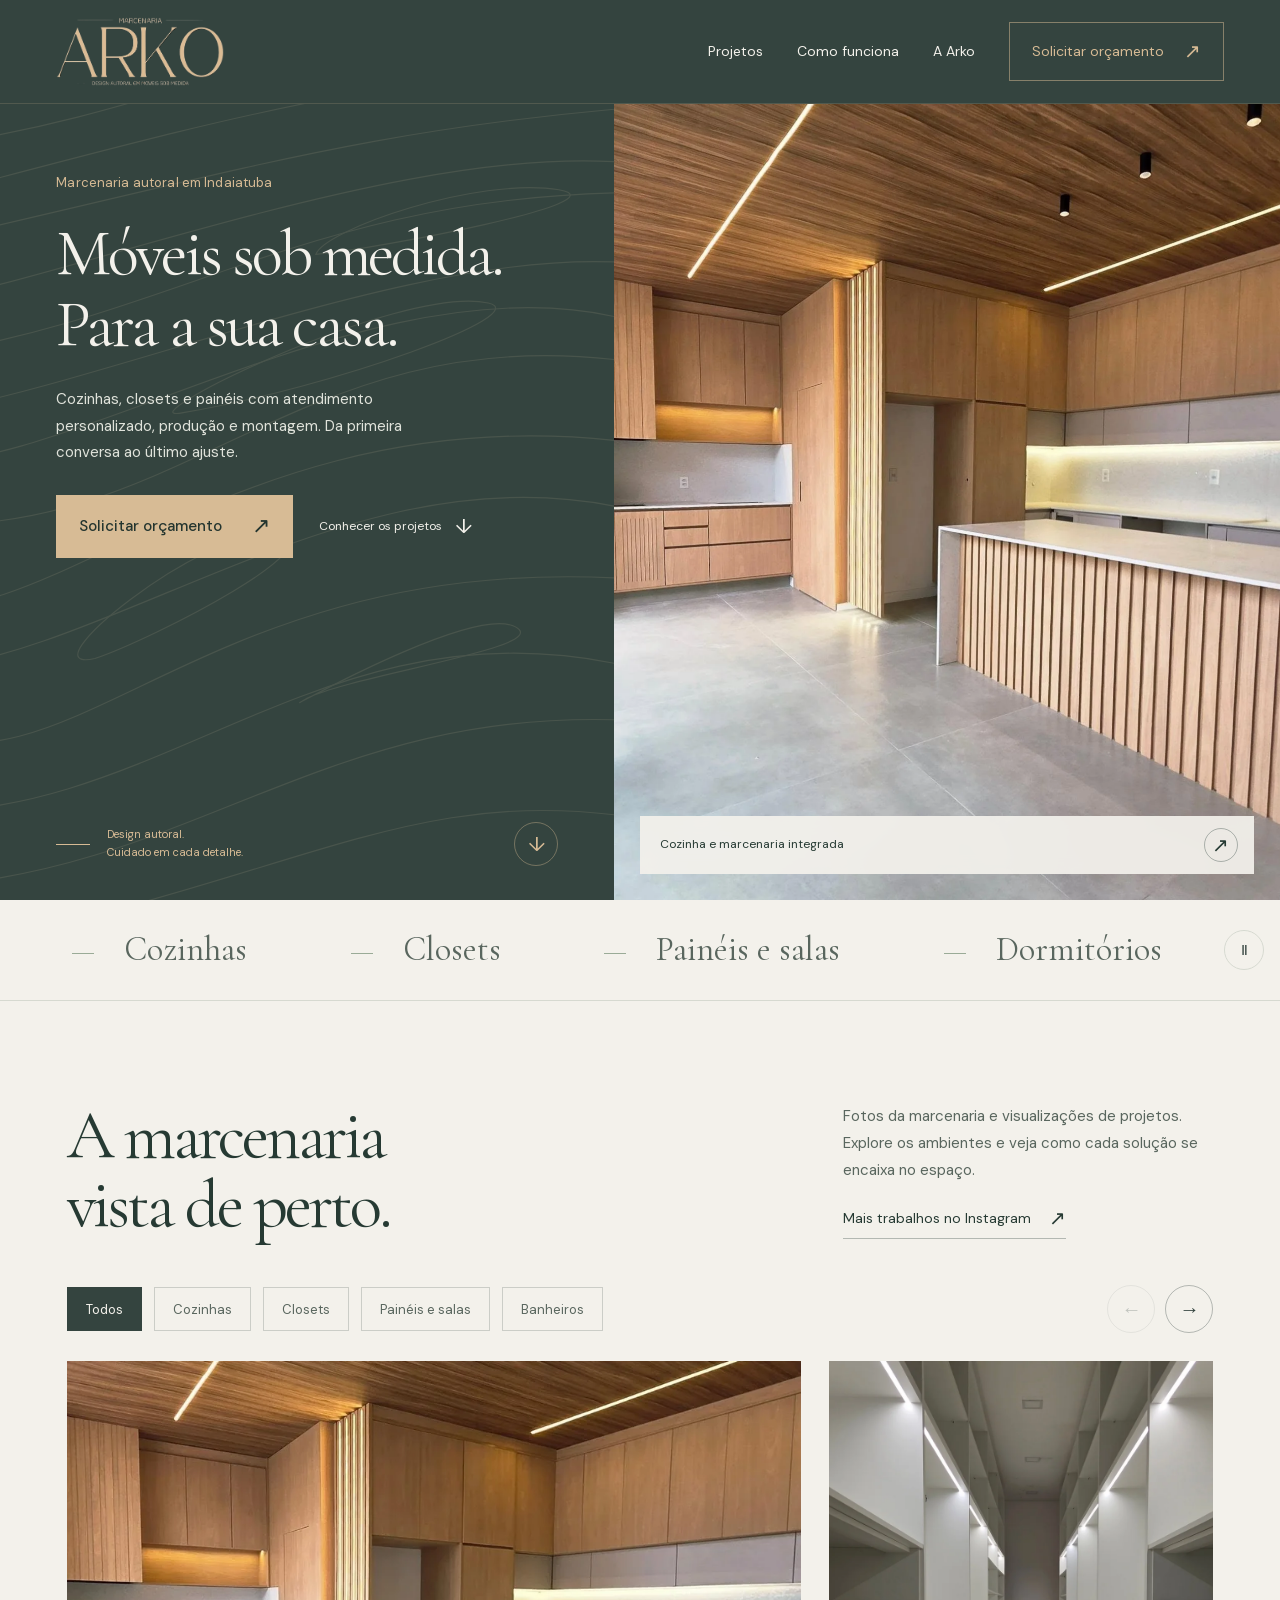
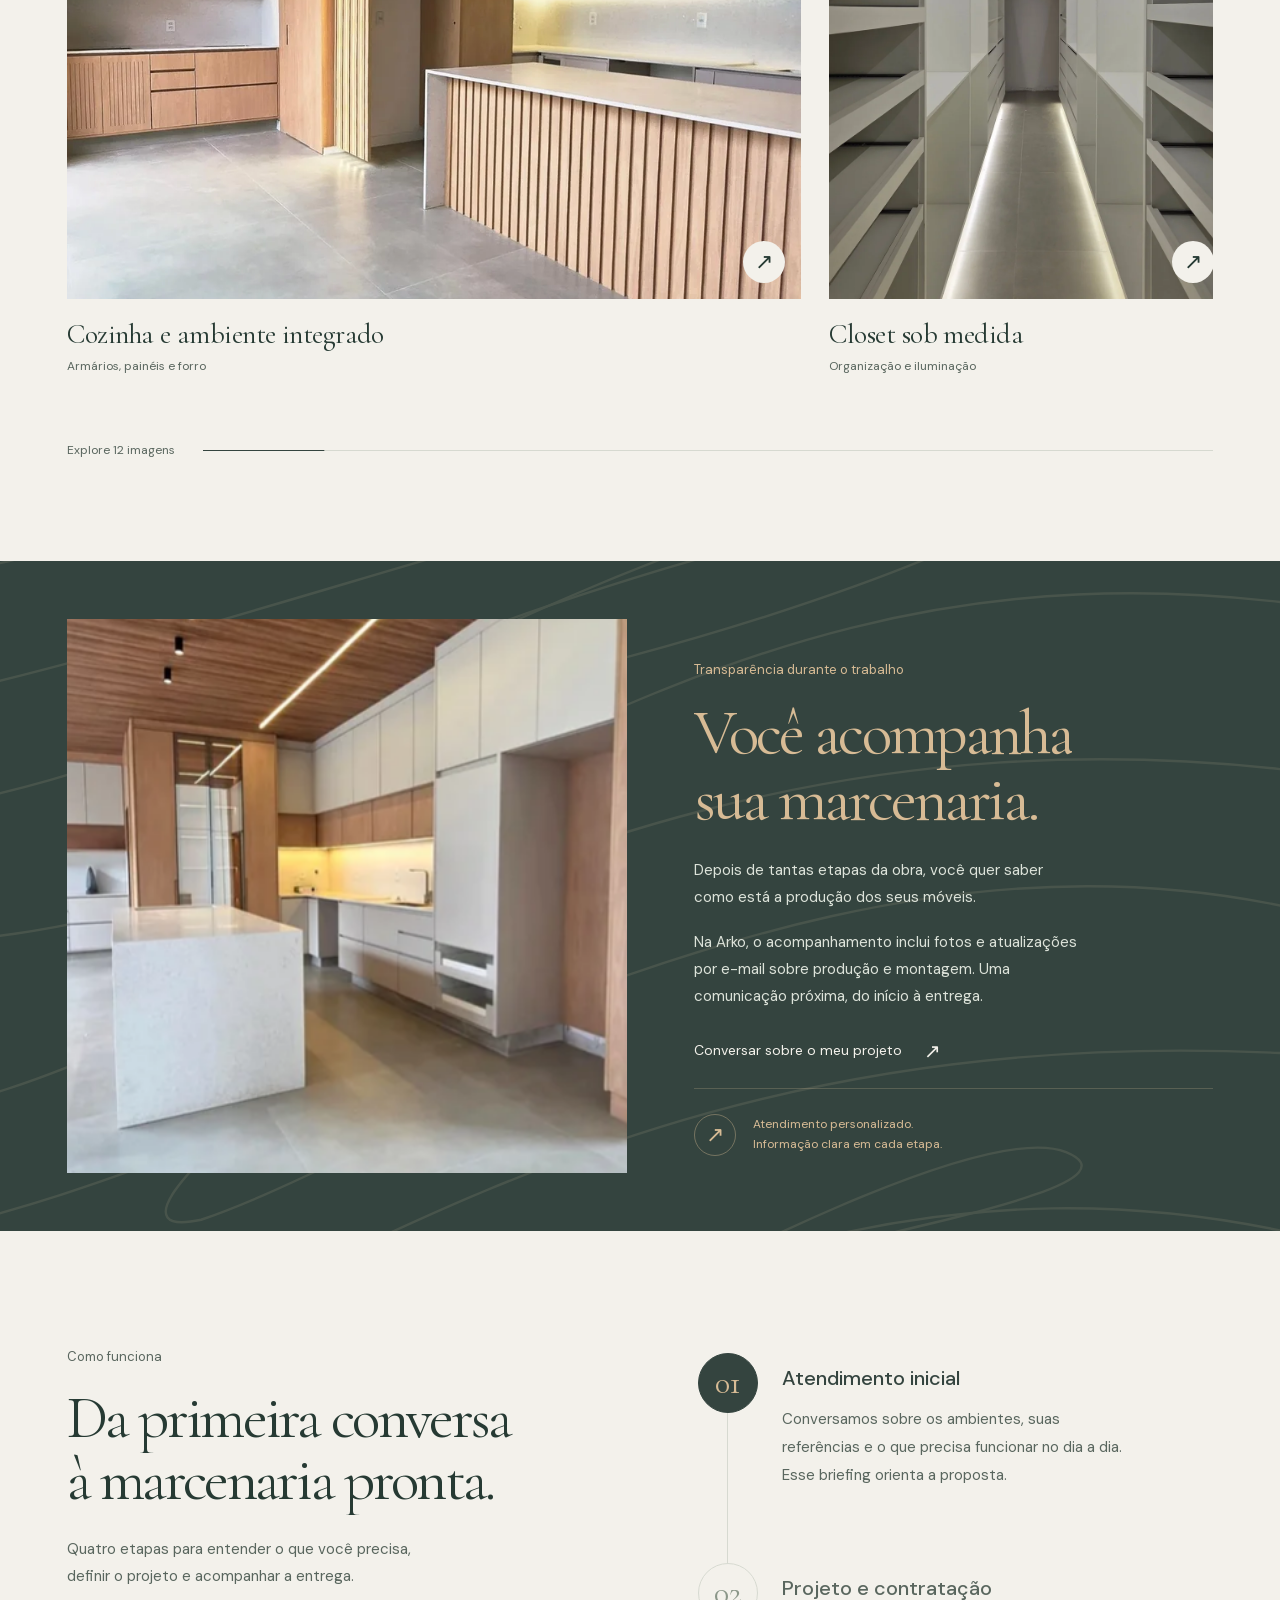
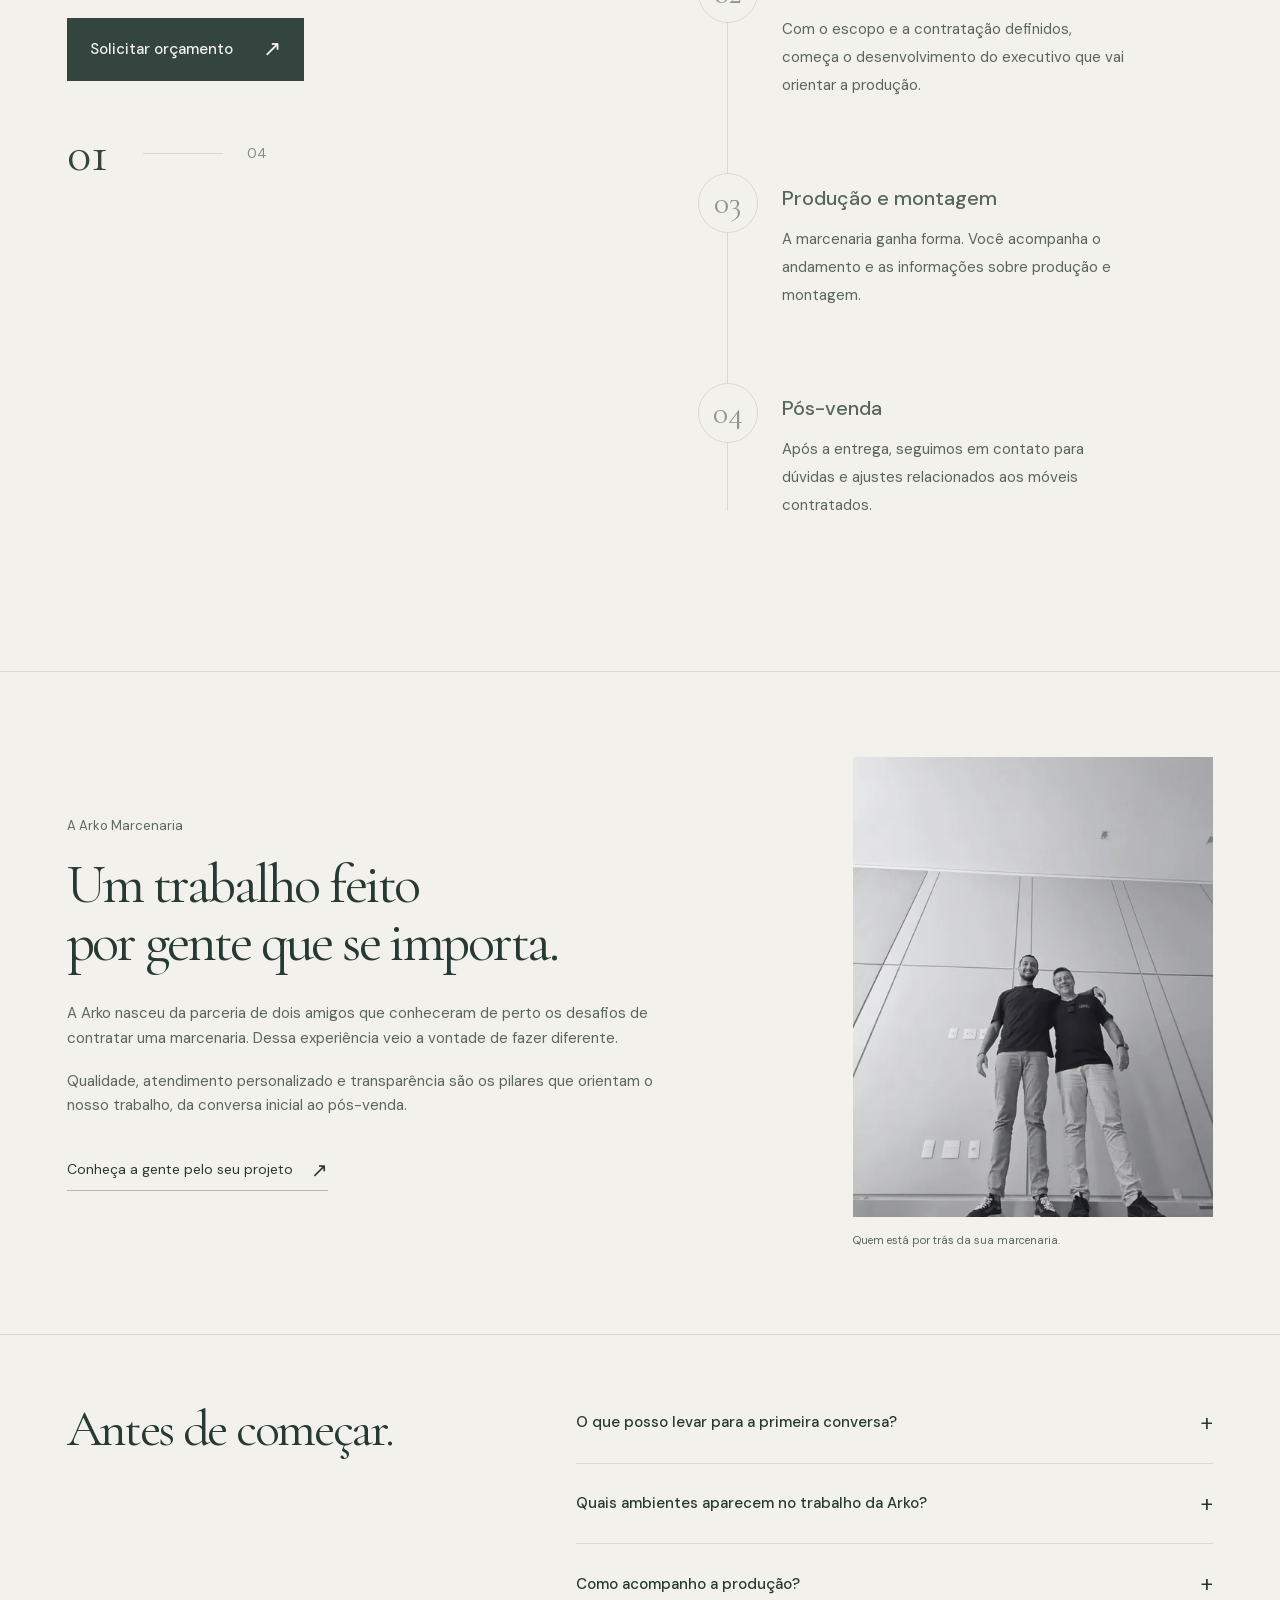
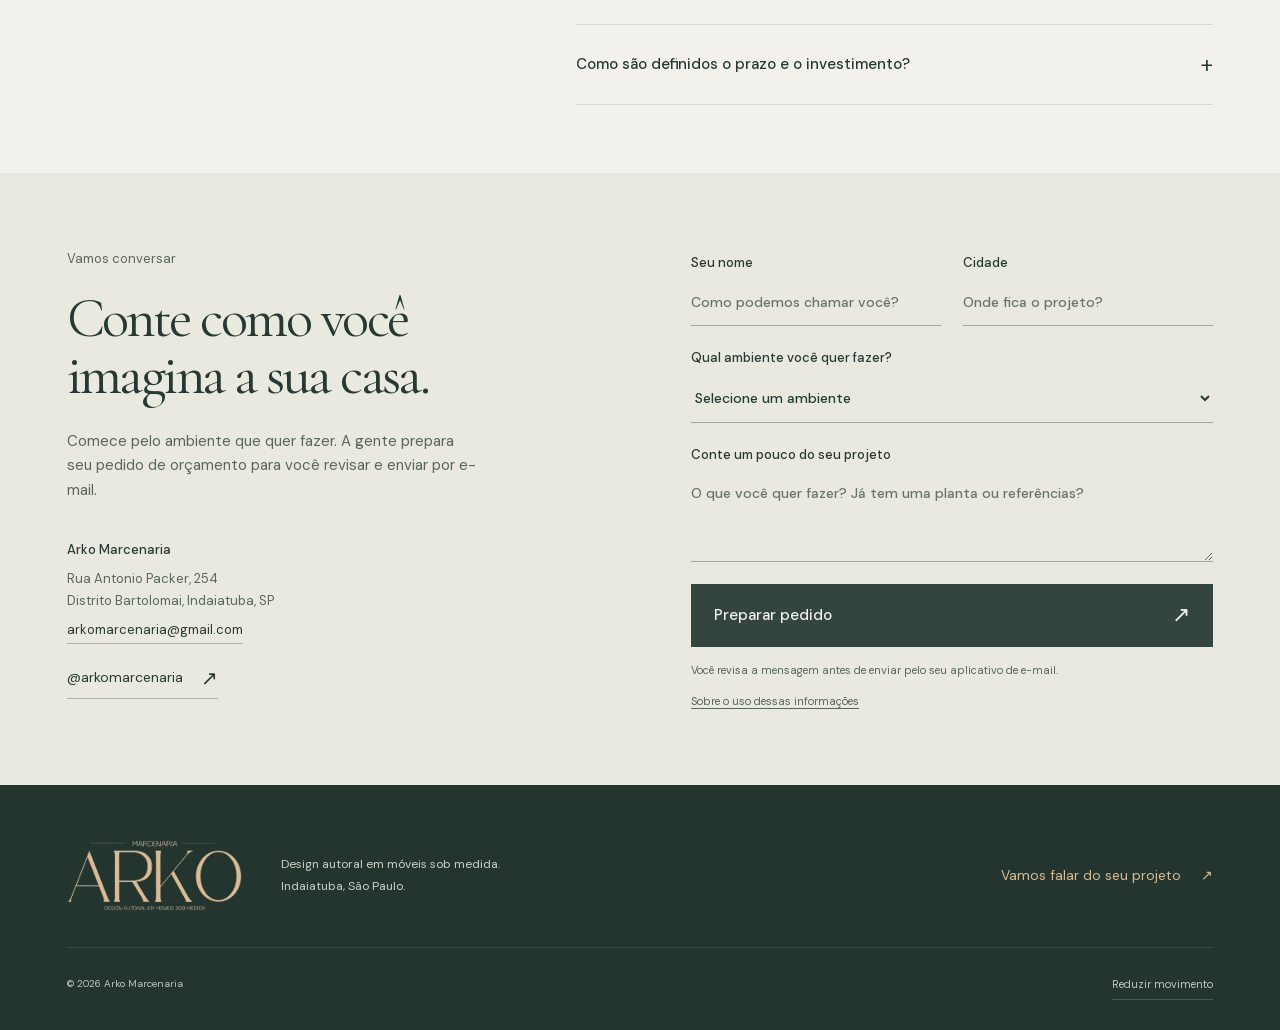
==== commit 5b8cb4a0: "Expand Arko portfolio with sourced Instagram projects" ====
--- a/index.html
+++ b/index.html
@@ -15,8 +15,8 @@
   <link rel="preload" href="assets/fonts/cormorant-garamond.woff2" as="font" type="font/woff2" crossorigin>
   <link rel="preload" href="assets/fonts/dm-sans.woff2" as="font" type="font/woff2" crossorigin>
   <link rel="icon" href="assets/logo-arko.png" type="image/png">
-  <link rel="stylesheet" href="styles.css?v=2">
-  <script src="site.js?v=2" defer></script>
+  <link rel="stylesheet" href="styles.css?v=3">
+  <script src="site.js?v=3" defer></script>
 </head>
 <body>
   <a class="skip-link" href="#conteudo">Ir para o conteúdo</a>
@@ -44,16 +44,23 @@
     </section>
     <div class="environments" aria-label="Ambientes que trabalhamos"><div class="environment-track"><div class="environment-set"><span>Cozinhas</span><span>Closets</span><span>Painéis e salas</span><span>Dormitórios</span></div><div class="environment-set" aria-hidden="true"><span>Cozinhas</span><span>Closets</span><span>Painéis e salas</span><span>Dormitórios</span></div></div><button class="environment-pause" type="button" aria-label="Pausar faixa de ambientes" aria-pressed="false"><span aria-hidden="true">Ⅱ</span></button></div>
     <section class="portfolio section-wrap" id="projetos">
-      <div class="section-heading"><h2>A marcenaria<br>vista de perto.</h2><div><p>Ambientes e detalhes das nossas entregas. Explore as fotos e veja como cada solução se encaixa no espaço.</p><a class="underlined-link" href="https://www.instagram.com/arkomarcenaria/" target="_blank" rel="noopener noreferrer">Mais trabalhos no Instagram <span aria-hidden="true">↗</span></a></div></div>
-      <div class="portfolio-toolbar"><div class="filters" role="group" aria-label="Filtrar fotos por ambiente"><button type="button" aria-pressed="true" data-filter="todos">Todos</button><button type="button" aria-pressed="false" data-filter="cozinhas">Cozinhas</button><button type="button" aria-pressed="false" data-filter="closets">Closets</button><button type="button" aria-pressed="false" data-filter="paineis">Painéis e detalhes</button></div><div class="gallery-controls"><button type="button" class="gallery-prev" aria-label="Ver ambientes anteriores" disabled><span aria-hidden="true">←</span></button><button type="button" class="gallery-next" aria-label="Ver próximos ambientes"><span aria-hidden="true">→</span></button></div></div>
+      <div class="section-heading"><h2>A marcenaria<br>vista de perto.</h2><div><p>Fotos da marcenaria e visualizações de projetos. Explore os ambientes e veja como cada solução se encaixa no espaço.</p><a class="underlined-link" href="https://www.instagram.com/arkomarcenaria/" target="_blank" rel="noopener noreferrer">Mais trabalhos no Instagram <span aria-hidden="true">↗</span></a></div></div>
+      <div class="portfolio-toolbar"><div class="filters" role="group" aria-label="Filtrar imagens por ambiente"><button type="button" aria-pressed="true" data-filter="todos">Todos</button><button type="button" aria-pressed="false" data-filter="cozinhas">Cozinhas</button><button type="button" aria-pressed="false" data-filter="closets">Closets</button><button type="button" aria-pressed="false" data-filter="paineis">Painéis e salas</button><button type="button" aria-pressed="false" data-filter="banheiros">Banheiros</button></div><div class="gallery-controls"><button type="button" class="gallery-prev" aria-label="Ver ambientes anteriores" disabled><span aria-hidden="true">←</span></button><button type="button" class="gallery-next" aria-label="Ver próximos ambientes"><span aria-hidden="true">→</span></button></div></div>
       <div class="gallery" aria-live="polite" role="region" aria-label="Galeria de ambientes, deslize para explorar" tabindex="0">
         <figure class="gallery-item gallery-large" data-category="cozinhas"><button class="project-photo" type="button" data-photo="assets/cozinha-1440.webp" data-caption="Cozinha com ilha, painéis ripados e forro amadeirado" aria-label="Ampliar foto da cozinha com ilha"><img src="assets/cozinha-960.webp" srcset="assets/cozinha-480.webp 480w, assets/cozinha-960.webp 960w, assets/cozinha-1440.webp 1440w" sizes="(max-width:760px) 100vw, 55vw" width="960" height="1280" loading="lazy" alt="Cozinha amadeirada com ilha ripada e iluminação no forro."><span class="photo-expand" aria-hidden="true">↗</span></button><figcaption><h3>Cozinha e ambiente integrado</h3><span>Armários, painéis e forro</span></figcaption></figure>
         <figure class="gallery-item gallery-tall" data-category="closets"><button class="project-photo" type="button" data-photo="assets/closet-1440.webp" data-caption="Closet com armários dos dois lados e iluminação integrada" aria-label="Ampliar foto do closet"><img src="assets/closet-960.webp" srcset="assets/closet-480.webp 480w, assets/closet-960.webp 960w, assets/closet-1440.webp 1440w" sizes="(max-width:760px) 100vw, 38vw" width="960" height="1280" loading="lazy" alt="Closet com prateleiras abertas, gavetas e iluminação linear no teto e na base dos armários."><span class="photo-expand" aria-hidden="true">↗</span></button><figcaption><h3>Closet sob medida</h3><span>Organização e iluminação</span></figcaption></figure>
+        <figure class="gallery-item gallery-small" data-category="cozinhas"><button class="project-photo" type="button" data-photo="assets/cozinha-provencal-1200.webp" data-caption="Cozinha provençal. Vidro canelado e iluminação." aria-label="Ampliar imagem: Cozinha provençal"><img src="assets/cozinha-provencal-480.webp" srcset="assets/cozinha-provencal-480.webp 480w, assets/cozinha-provencal-1200.webp 1200w" sizes="(max-width:760px) 88vw, 35vw" width="1200" height="1600" loading="lazy" alt="Cozinha cinza com armários de moldura, cristaleira iluminada e ilha com cooktop."><span class="photo-expand" aria-hidden="true">↗</span></button><figcaption><h3>Cozinha provençal</h3><span>Vidro canelado e iluminação</span><a class="project-origin" href="https://www.instagram.com/arkomarcenaria/p/DOeN-X1jvau/" target="_blank" rel="noopener noreferrer" aria-label="Ver publicação: Cozinha provençal">Ver publicação no Instagram</a></figcaption></figure>
+        <figure class="gallery-item gallery-small" data-category="paineis"><button class="project-photo" type="button" data-photo="assets/porta-ripada-1200.webp" data-caption="Porta ripada integrada. Painel contínuo e porta mimetizada." aria-label="Ampliar imagem: Porta ripada integrada"><img src="assets/porta-ripada-480.webp" srcset="assets/porta-ripada-480.webp 480w, assets/porta-ripada-1200.webp 1200w" sizes="(max-width:760px) 88vw, 35vw" width="1200" height="1600" loading="lazy" alt="Porta integrada em painel ripado amadeirado, do piso ao teto."><span class="photo-expand" aria-hidden="true">↗</span></button><figcaption><h3>Porta ripada integrada</h3><span>Painel contínuo e porta mimetizada</span><a class="project-origin" href="https://www.instagram.com/arkomarcenaria/p/DL76V_zu9on/" target="_blank" rel="noopener noreferrer" aria-label="Ver publicação: Porta ripada integrada">Ver publicação no Instagram</a></figcaption></figure>
         <figure class="gallery-item gallery-small" data-category="paineis"><button class="project-photo" type="button" data-photo="assets/painel-480.webp" data-caption="Painel ripado com gabinete suspenso e iluminação" aria-label="Ampliar foto do painel ripado"><img src="assets/painel-480.webp" width="480" height="853" loading="lazy" alt="Gabinete branco suspenso em um painel ripado amadeirado, com luz indireta."><span class="photo-expand" aria-hidden="true">↗</span></button><figcaption><h3>Painel e gabinete suspenso</h3><span>Ripado e luz indireta</span></figcaption></figure>
         <figure class="gallery-item gallery-small" data-category="paineis"><button class="project-photo" type="button" data-photo="assets/aparador-480.webp" data-caption="Aparador curvo com tampo de vidro e iluminação vertical" aria-label="Ampliar foto do aparador"><img src="assets/aparador-480.webp" width="480" height="853" loading="lazy" alt="Aparador amadeirado com bordas curvas, tampo de vidro e iluminação vertical na parede."><span class="photo-expand" aria-hidden="true">↗</span></button><figcaption><h3>Detalhes que fazem diferença</h3><span>Curvas, encaixes e acabamento</span></figcaption></figure>
         <figure class="gallery-item gallery-small" data-category="paineis"><button class="project-photo" type="button" data-photo="assets/parede-madeira-480.webp" data-caption="Painel amadeirado contínuo com porta integrada" aria-label="Ampliar foto da parede amadeirada"><img src="assets/parede-madeira-480.webp" width="480" height="853" loading="lazy" alt="Parede revestida em painéis amadeirados com uma porta integrada ao desenho."><span class="photo-expand" aria-hidden="true">↗</span></button><figcaption><h3>Marcenaria na arquitetura</h3><span>Painéis e porta integrada</span></figcaption></figure>
+        <figure class="gallery-item gallery-small" data-category="cozinhas"><button class="project-photo" type="button" data-photo="assets/cozinha-provencal-detalhe-1200.webp" data-caption="Detalhes da cozinha provençal. Armários e cristaleira iluminada." aria-label="Ampliar imagem: Detalhes da cozinha provençal"><img src="assets/cozinha-provencal-detalhe-480.webp" srcset="assets/cozinha-provencal-detalhe-480.webp 480w, assets/cozinha-provencal-detalhe-1200.webp 1200w" sizes="(max-width:760px) 88vw, 35vw" width="1200" height="1600" loading="lazy" alt="Detalhe da cozinha cinza com portas emolduradas e vidro canelado iluminado."><span class="photo-expand" aria-hidden="true">↗</span></button><figcaption><h3>Detalhes da cozinha provençal</h3><span>Armários e cristaleira iluminada</span><a class="project-origin" href="https://www.instagram.com/arkomarcenaria/p/DOeN-X1jvau/" target="_blank" rel="noopener noreferrer" aria-label="Ver publicação: Detalhes da cozinha provençal">Ver publicação no Instagram</a></figcaption></figure>
+        <figure class="gallery-item gallery-small" data-category="cozinhas"><button class="project-photo" type="button" data-photo="assets/projeto-cozinha-verde-1200.webp" data-caption="Cozinha com ilha verde. Visualização do projeto." aria-label="Ampliar imagem: Cozinha com ilha verde"><img src="assets/projeto-cozinha-verde-480.webp" srcset="assets/projeto-cozinha-verde-480.webp 480w, assets/projeto-cozinha-verde-1200.webp 1200w" sizes="(max-width:760px) 88vw, 35vw" width="1200" height="1200" loading="lazy" alt="Visualização de cozinha com armários claros, ilha verde e bancos amadeirados."><span class="photo-expand" aria-hidden="true">↗</span></button><figcaption><h3>Cozinha com ilha verde</h3><span>Visualização do projeto</span><a class="project-origin" href="https://www.instagram.com/arkomarcenaria/p/DDkBCabvMu-/" target="_blank" rel="noopener noreferrer" aria-label="Ver publicação: Cozinha com ilha verde">Ver publicação no Instagram</a></figcaption></figure>
+        <figure class="gallery-item gallery-small" data-category="paineis"><button class="project-photo" type="button" data-photo="assets/projeto-cristaleira-1200.webp" data-caption="Cristaleira e sala integrada. Visualização do projeto." aria-label="Ampliar imagem: Cristaleira e sala integrada"><img src="assets/projeto-cristaleira-480.webp" srcset="assets/projeto-cristaleira-480.webp 480w, assets/projeto-cristaleira-1200.webp 1200w" sizes="(max-width:760px) 88vw, 35vw" width="1200" height="1200" loading="lazy" alt="Visualização de cristaleira com portas de vidro e gabinete ripado em uma sala."><span class="photo-expand" aria-hidden="true">↗</span></button><figcaption><h3>Cristaleira e sala integrada</h3><span>Visualização do projeto</span><a class="project-origin" href="https://www.instagram.com/arkomarcenaria/p/DDfFLHdv_iU/" target="_blank" rel="noopener noreferrer" aria-label="Ver publicação: Cristaleira e sala integrada">Ver publicação no Instagram</a></figcaption></figure>
+        <figure class="gallery-item gallery-small" data-category="banheiros"><button class="project-photo" type="button" data-photo="assets/projeto-banheiro-1200.webp" data-caption="Gabinete e prateleiras. Visualização do projeto." aria-label="Ampliar imagem: Gabinete e prateleiras"><img src="assets/projeto-banheiro-480.webp" srcset="assets/projeto-banheiro-480.webp 480w, assets/projeto-banheiro-1200.webp 1200w" sizes="(max-width:760px) 88vw, 35vw" width="1200" height="1200" loading="lazy" alt="Visualização de banheiro com gabinete suspenso amadeirado e prateleiras ao lado do espelho."><span class="photo-expand" aria-hidden="true">↗</span></button><figcaption><h3>Gabinete e prateleiras</h3><span>Visualização do projeto</span><a class="project-origin" href="https://www.instagram.com/arkomarcenaria/p/DCHIGxhOe0k/" target="_blank" rel="noopener noreferrer" aria-label="Ver publicação: Gabinete e prateleiras">Ver publicação no Instagram</a></figcaption></figure>
+        <figure class="gallery-item gallery-small" data-category="paineis"><button class="project-photo" type="button" data-photo="assets/projeto-jantar-1200.webp" data-caption="Marcenaria na sala de jantar. Visualização do projeto." aria-label="Ampliar imagem: Marcenaria na sala de jantar"><img src="assets/projeto-jantar-480.webp" srcset="assets/projeto-jantar-480.webp 480w, assets/projeto-jantar-1200.webp 976w" sizes="(max-width:760px) 88vw, 35vw" width="976" height="1280" loading="lazy" alt="Visualização de sala de jantar com aparador amadeirado, espelho e mesa redonda."><span class="photo-expand" aria-hidden="true">↗</span></button><figcaption><h3>Marcenaria na sala de jantar</h3><span>Visualização do projeto</span><a class="project-origin" href="https://www.instagram.com/arkomarcenaria/p/DLneO0NPako/" target="_blank" rel="noopener noreferrer" aria-label="Ver publicação: Marcenaria na sala de jantar">Ver publicação no Instagram</a></figcaption></figure>
       </div>
-      <div class="gallery-navigation"><p class="gallery-status" aria-live="polite">Explore <span class="gallery-total">5</span> fotografias</p><div class="gallery-progress" aria-hidden="true"><span></span></div></div>
+      <div class="gallery-navigation"><p class="gallery-status" aria-live="polite">Explore <span class="gallery-total">12</span> imagens</p><div class="gallery-progress" aria-hidden="true"><span></span></div></div>
     </section>
     <section class="follow-up wood-pattern" id="acompanhamento">
       <div class="follow-up-photo"><img src="assets/cozinha-integrada-480.webp" width="480" height="853" loading="lazy" alt="Vista ampla de uma cozinha com forro de madeira, iluminação embutida e marcenaria integrada."></div>
--- a/styles.css
+++ b/styles.css
@@ -29,3 +29,5 @@
 
 .footer-bottom{grid-column:1/-1;display:flex;justify-content:space-between;align-items:center;gap:22px;border-top:1px solid #d7bb9524;padding-top:20px;margin-top:12px}.footer-bottom .copyright{border:0;padding:0;margin:0}.footer-bottom button{background:none;border:0;border-bottom:1px solid #d7bb9540;color:#bdc7bb;font-size:11px;padding:5px 0;min-height:32px}.footer-bottom button:disabled{border:0}.motion-reduced *,.motion-reduced *:before,.motion-reduced *:after{animation:none!important;transition:none!important}.motion-reduced .hero-photo>img,.motion-reduced .follow-up-photo img{transform:none!important;will-change:auto}.motion-reduced .hero-photo:after{display:none}.motion-reduced .follow-up-photo{clip-path:none!important}.motion-reduced .reveal-line>span{transform:none!important}.motion-reduced .gallery{scroll-behavior:auto}
 @media(max-width:760px){.footer-bottom{margin-top:0}.gallery-navigation{margin-top:23px}.portfolio-toolbar{display:flex;flex-wrap:wrap;gap:16px}.portfolio-toolbar .filters{flex:1 1 250px}.portfolio-toolbar .gallery-controls{margin-left:auto}}
+
+.project-origin{display:inline-block;font-size:11px;color:var(--muted);border-bottom:1px solid #34443f40;margin-top:12px;line-height:1.6}.project-origin:hover{color:var(--green);border-color:var(--green)}
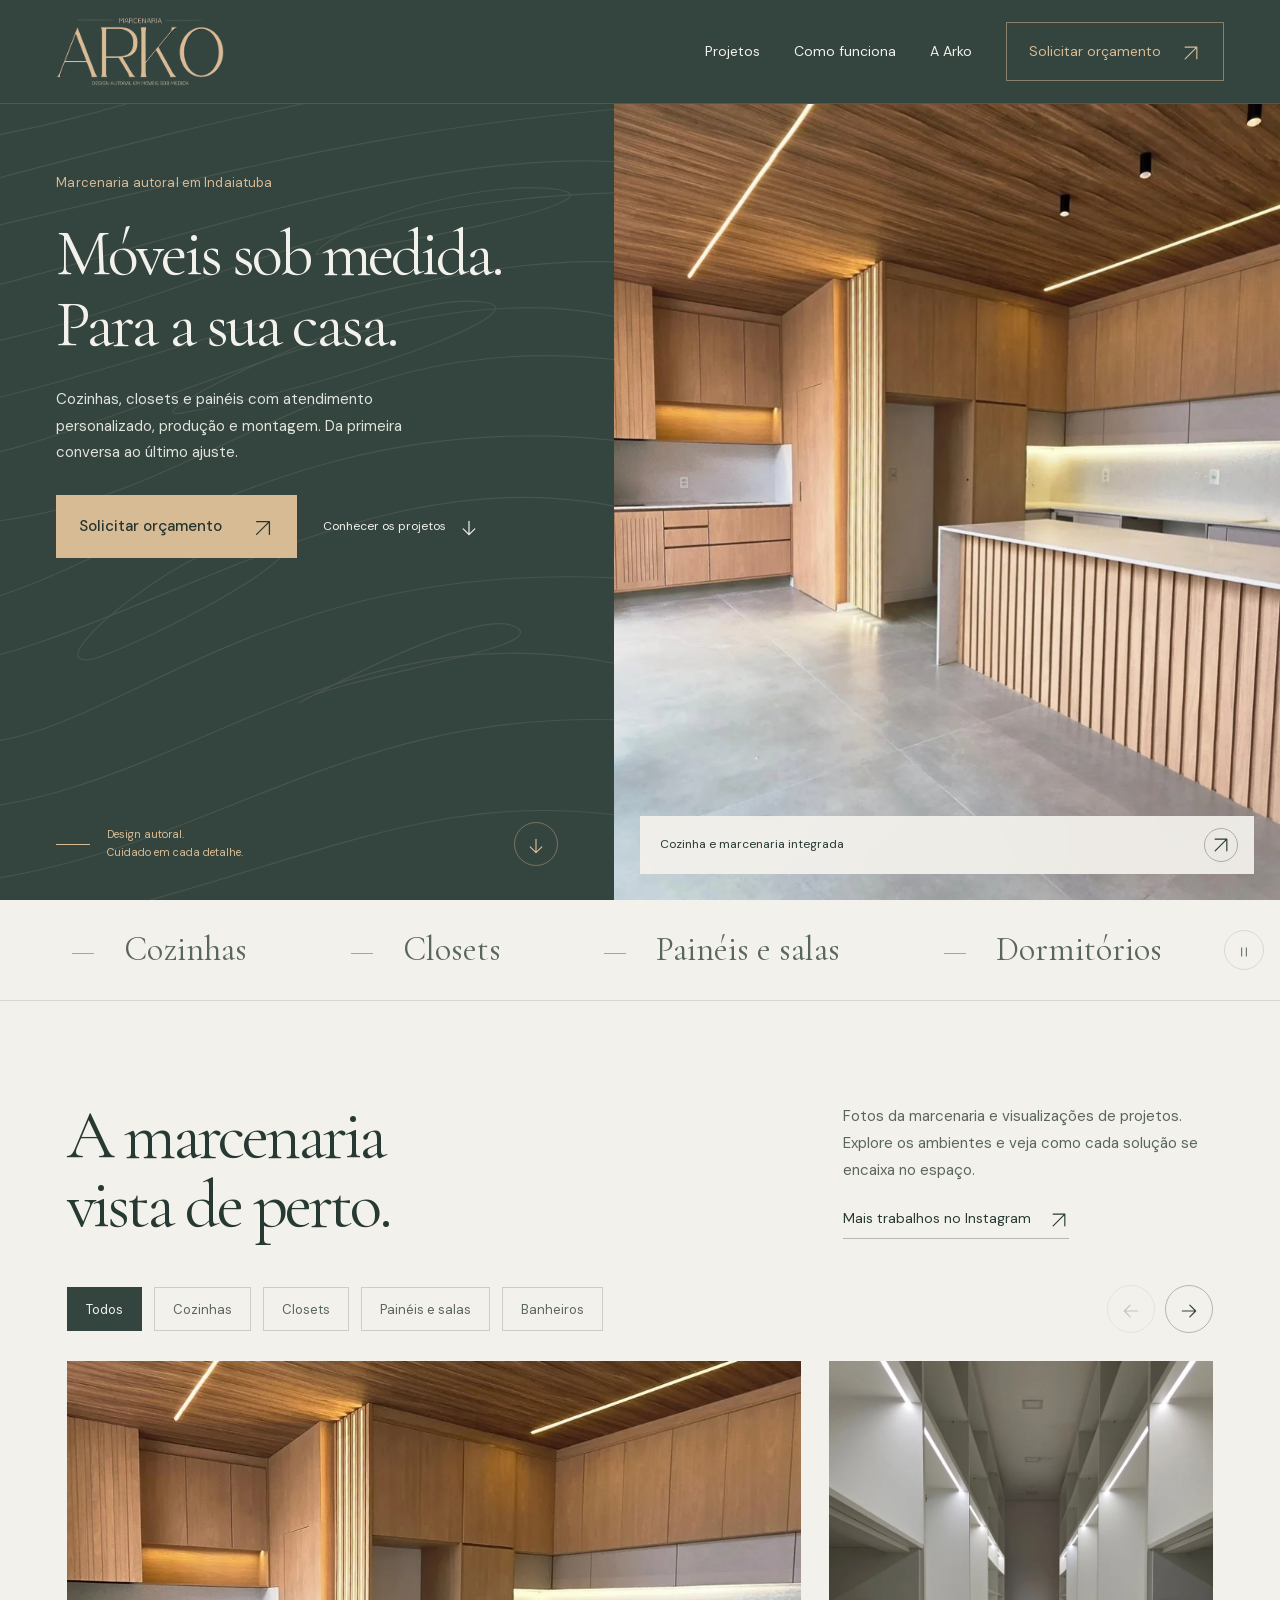
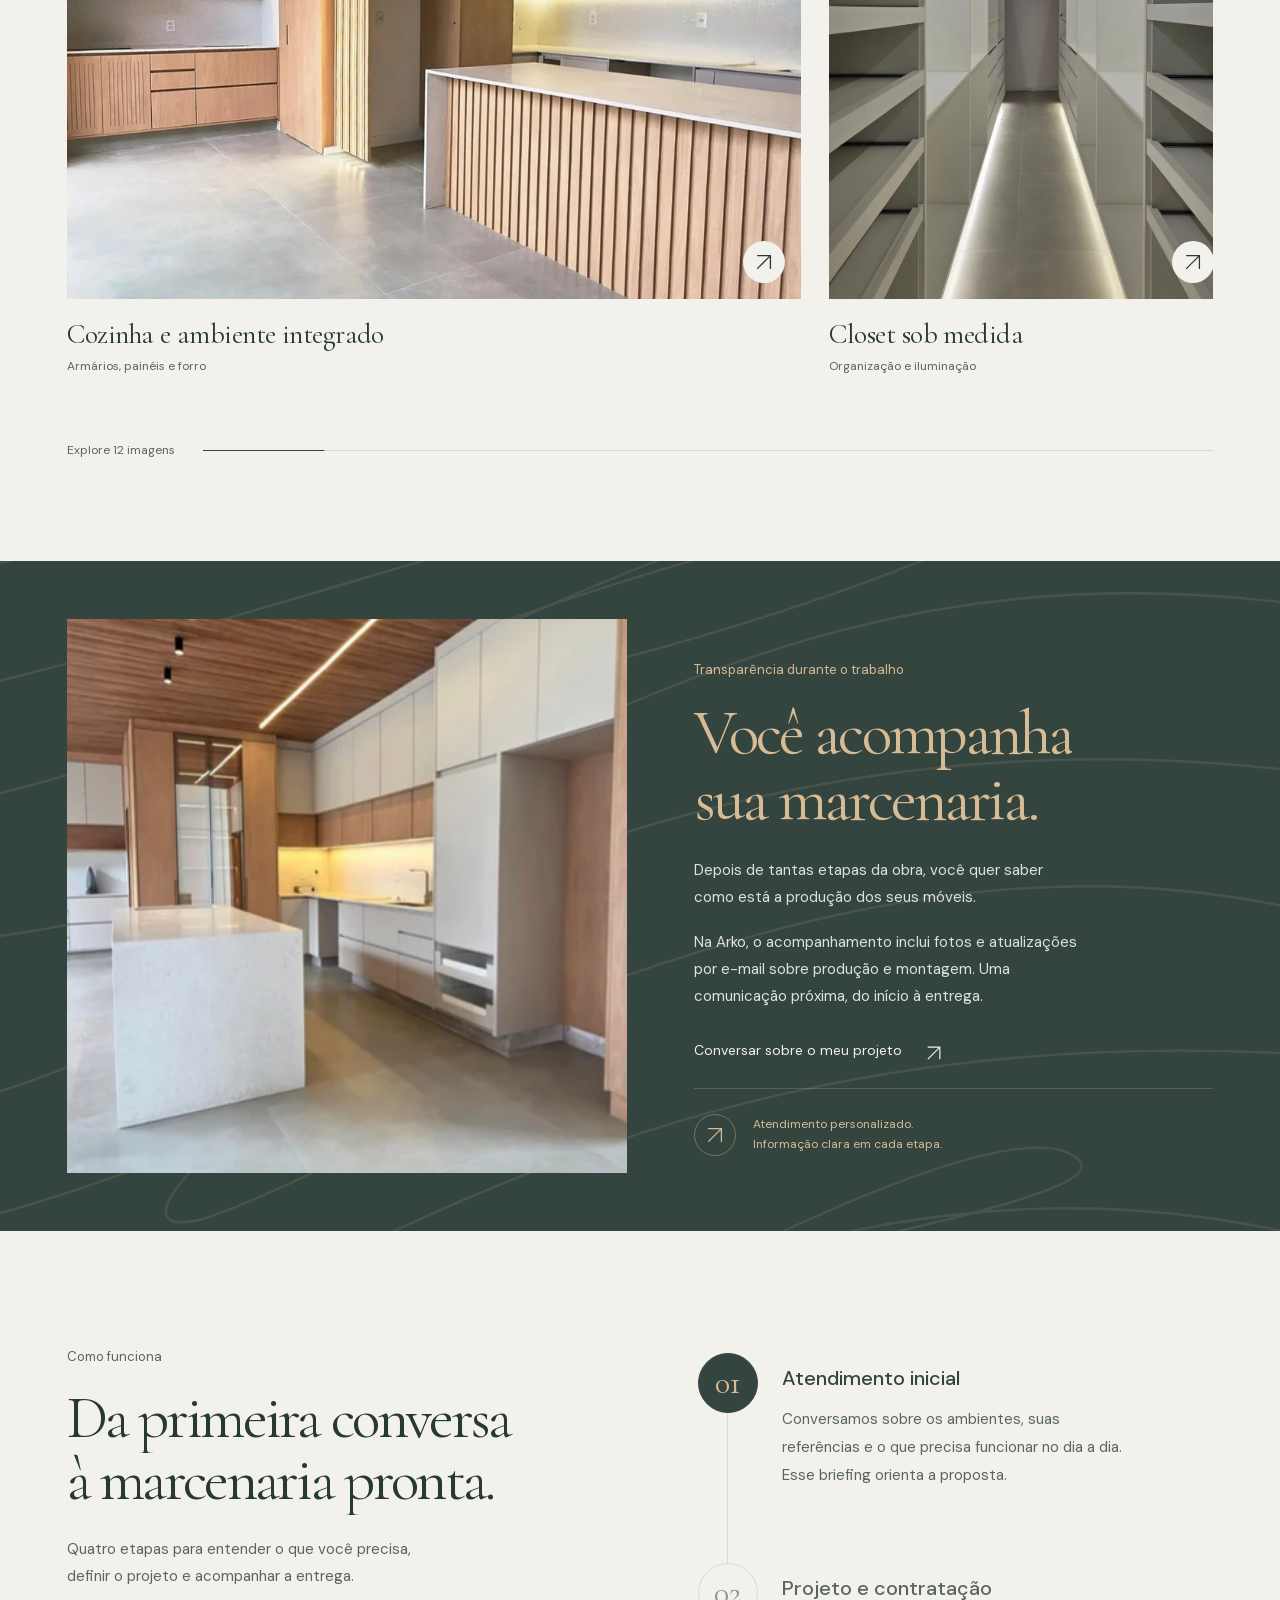
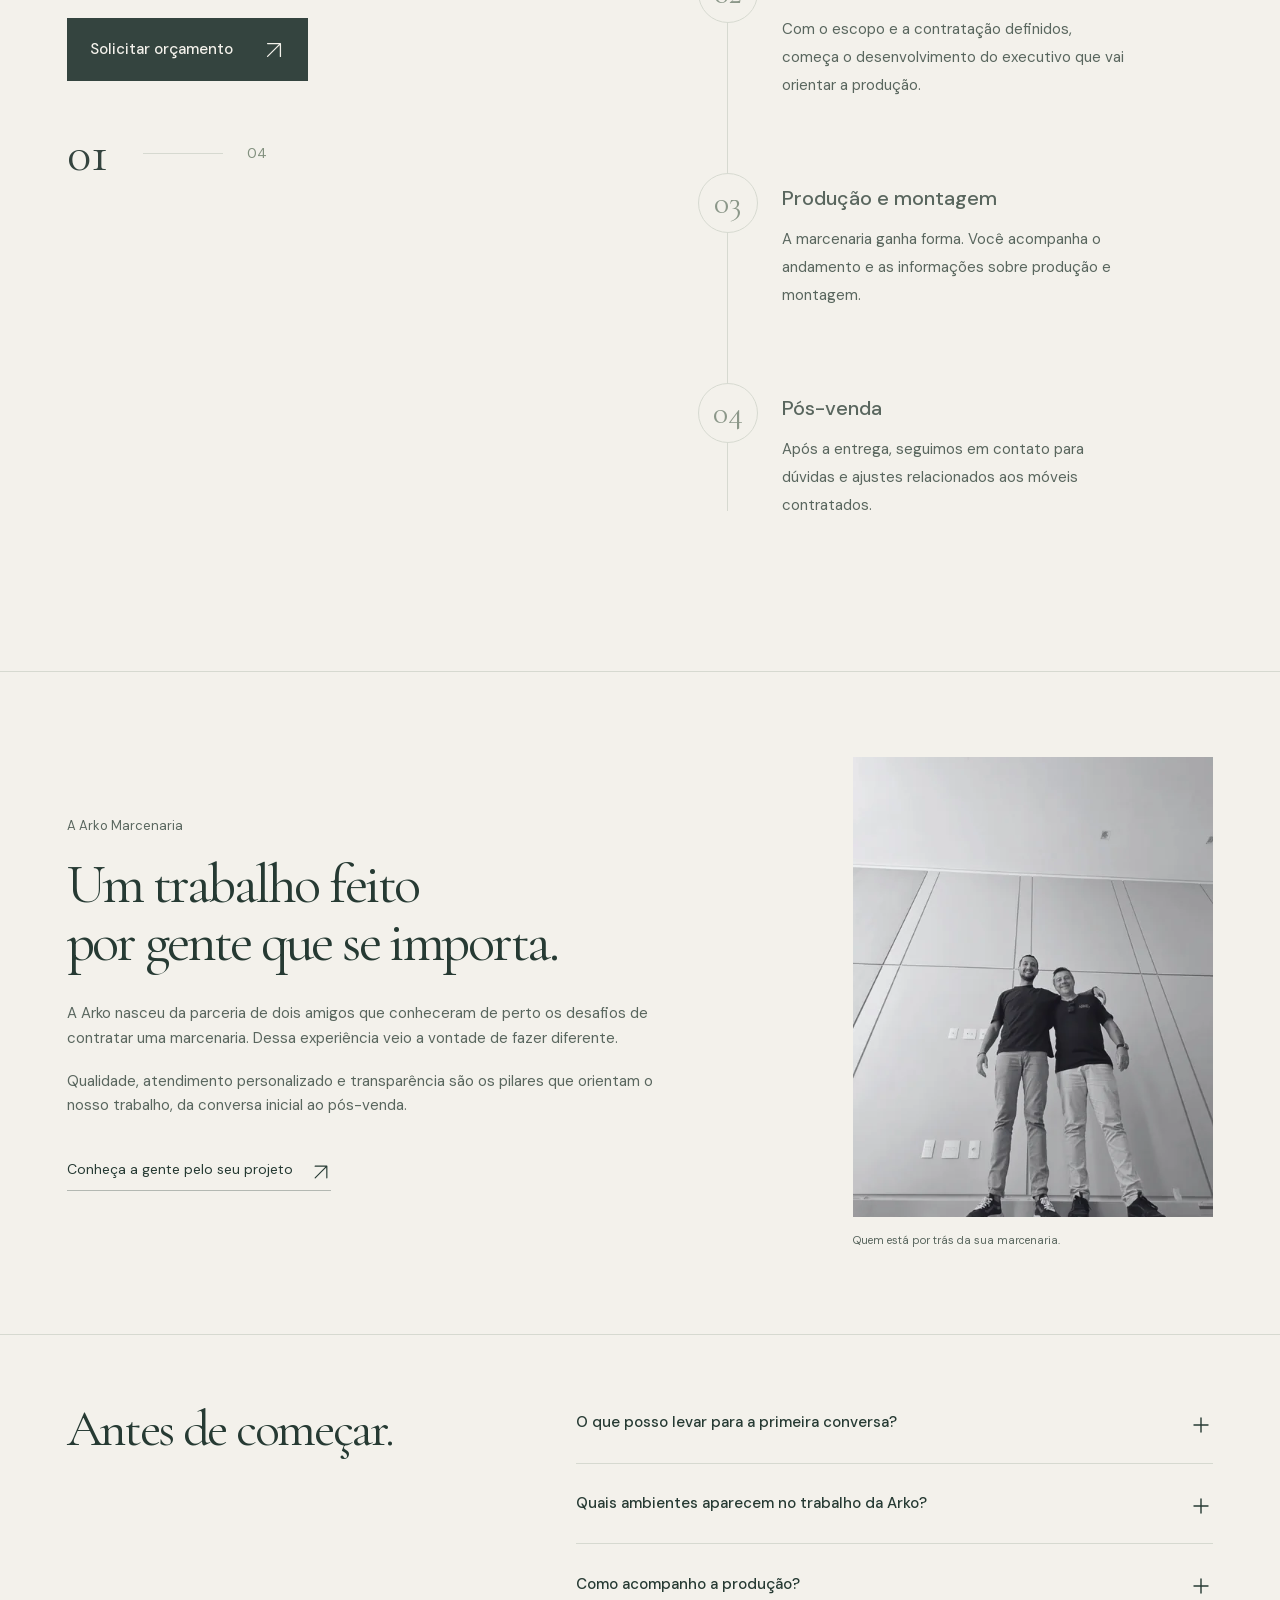
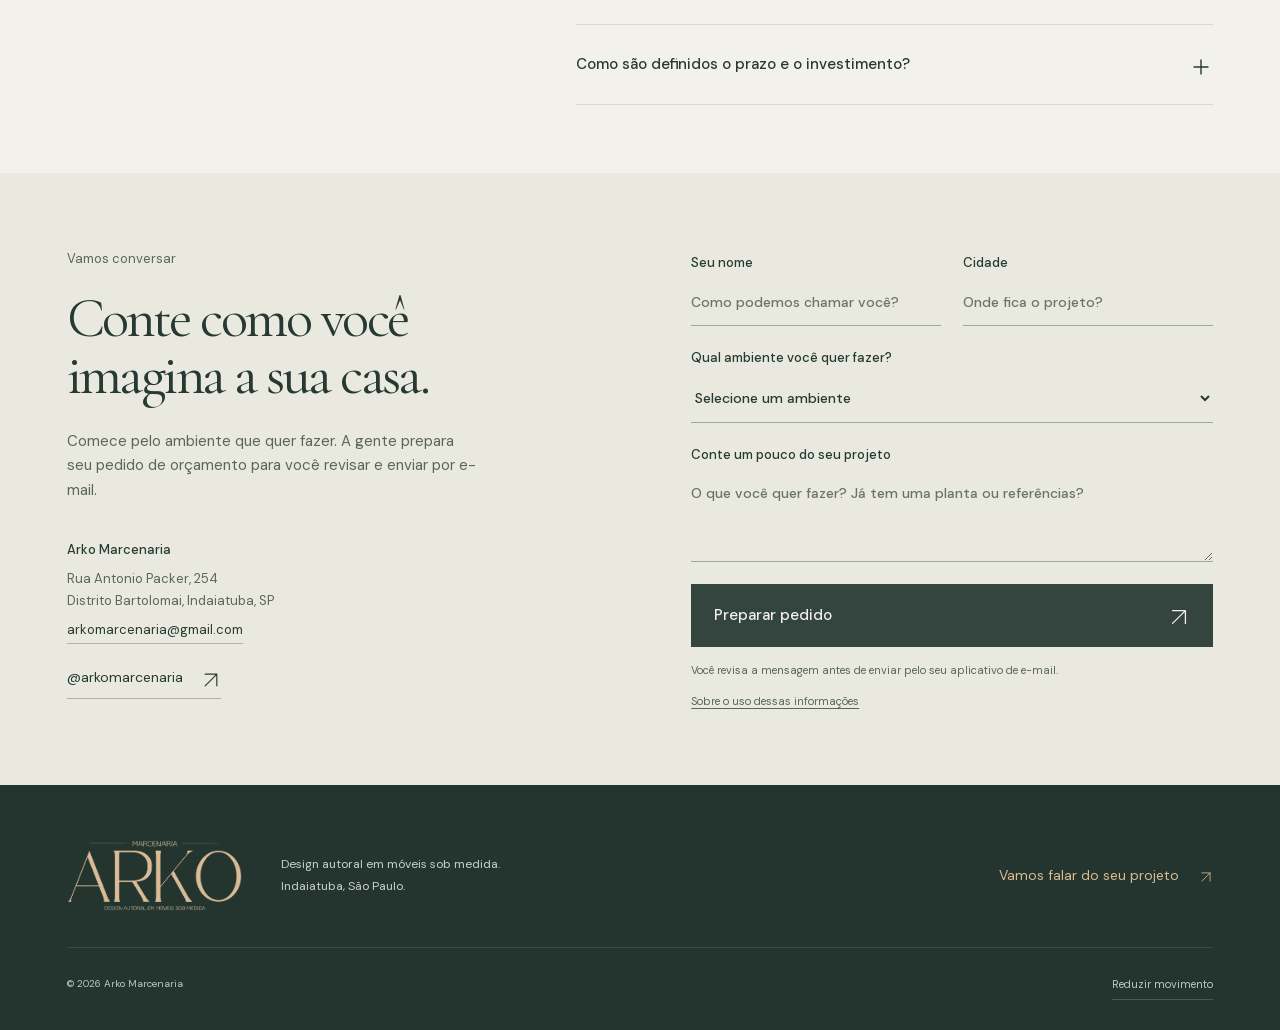
==== commit 9fe30a34: "Replace text glyph icons with monochrome SVG controls" ====
--- a/index.html
+++ b/index.html
@@ -15,8 +15,8 @@
   <link rel="preload" href="assets/fonts/cormorant-garamond.woff2" as="font" type="font/woff2" crossorigin>
   <link rel="preload" href="assets/fonts/dm-sans.woff2" as="font" type="font/woff2" crossorigin>
   <link rel="icon" href="assets/logo-arko.png" type="image/png">
-  <link rel="stylesheet" href="styles.css?v=3">
-  <script src="site.js?v=3" defer></script>
+  <link rel="stylesheet" href="styles.css?v=4">
+  <script src="site.js?v=4" defer></script>
 </head>
 <body>
   <a class="skip-link" href="#conteudo">Ir para o conteúdo</a>
@@ -25,7 +25,7 @@
     <button class="menu-toggle" aria-label="Abrir menu" aria-controls="menu" aria-expanded="false"><span></span><span></span></button>
     <nav id="menu" aria-label="Navegação principal">
       <a href="#projetos">Projetos</a><a href="#processo">Como funciona</a><a href="#sobre">A Arko</a>
-      <a class="header-contact" href="#contato" data-track="quote_interest" data-position="menu">Solicitar orçamento <span aria-hidden="true">↗</span></a>
+      <a class="header-contact" href="#contato" data-track="quote_interest" data-position="menu">Solicitar orçamento <span aria-hidden="true"><svg class="ui-icon" viewBox="0 0 24 24" fill="none" stroke="currentColor" stroke-width="1.4" stroke-linecap="round" stroke-linejoin="round" aria-hidden="true" focusable="false"><path d="M5 19 19 5M5 5h14v14"/></svg></span></a>
     </nav>
   </header>
   <main id="conteudo">
@@ -34,51 +34,51 @@
         <p class="location">Marcenaria autoral em Indaiatuba</p>
         <h1><span class="title-line"><span>Móveis sob medida.</span></span><span class="title-line"><span>Para a sua casa.</span></span></h1>
         <p class="hero-description">Cozinhas, closets e painéis com atendimento personalizado, produção e montagem. Da primeira conversa ao último ajuste.</p>
-        <div class="hero-actions"><a class="button button-beige" href="#contato" data-track="quote_interest" data-position="hero">Solicitar orçamento <span aria-hidden="true">↗</span></a><a class="text-link" href="#projetos">Conhecer os projetos <span aria-hidden="true">↓</span></a></div>
-        <div class="hero-signature"><span></span><p>Design autoral.<br>Cuidado em cada detalhe.</p><a class="scroll-cue" href="#projetos" aria-label="Explore os ambientes"><span aria-hidden="true">↓</span></a></div>
+        <div class="hero-actions"><a class="button button-beige" href="#contato" data-track="quote_interest" data-position="hero">Solicitar orçamento <span aria-hidden="true"><svg class="ui-icon" viewBox="0 0 24 24" fill="none" stroke="currentColor" stroke-width="1.4" stroke-linecap="round" stroke-linejoin="round" aria-hidden="true" focusable="false"><path d="M5 19 19 5M5 5h14v14"/></svg></span></a><a class="text-link" href="#projetos">Conhecer os projetos <span aria-hidden="true"><svg class="ui-icon" viewBox="0 0 24 24" fill="none" stroke="currentColor" stroke-width="1.4" stroke-linecap="round" stroke-linejoin="round" aria-hidden="true" focusable="false"><path d="M12 4v16M5 13l7 7 7-7"/></svg></span></a></div>
+        <div class="hero-signature"><span></span><p>Design autoral.<br>Cuidado em cada detalhe.</p><a class="scroll-cue" href="#projetos" aria-label="Explore os ambientes"><span aria-hidden="true"><svg class="ui-icon" viewBox="0 0 24 24" fill="none" stroke="currentColor" stroke-width="1.4" stroke-linecap="round" stroke-linejoin="round" aria-hidden="true" focusable="false"><path d="M12 4v16M5 13l7 7 7-7"/></svg></span></a></div>
       </div>
       <div class="hero-photo">
         <img src="assets/cozinha-960.webp" srcset="assets/cozinha-480.webp 480w, assets/cozinha-960.webp 960w, assets/cozinha-1440.webp 1440w" sizes="(max-width:760px) 100vw, 52vw" width="1440" height="1920" alt="Cozinha Arko com ilha e painéis ripados, armários amadeirados e iluminação integrada ao forro." fetchpriority="high">
-        <a class="photo-caption" href="#projetos"><span>Cozinha e marcenaria integrada</span><span class="round-arrow" aria-hidden="true">↗</span></a>
+        <a class="photo-caption" href="#projetos"><span>Cozinha e marcenaria integrada</span><span class="round-arrow" aria-hidden="true"><svg class="ui-icon" viewBox="0 0 24 24" fill="none" stroke="currentColor" stroke-width="1.4" stroke-linecap="round" stroke-linejoin="round" aria-hidden="true" focusable="false"><path d="M5 19 19 5M5 5h14v14"/></svg></span></a>
       </div>
     </section>
-    <div class="environments" aria-label="Ambientes que trabalhamos"><div class="environment-track"><div class="environment-set"><span>Cozinhas</span><span>Closets</span><span>Painéis e salas</span><span>Dormitórios</span></div><div class="environment-set" aria-hidden="true"><span>Cozinhas</span><span>Closets</span><span>Painéis e salas</span><span>Dormitórios</span></div></div><button class="environment-pause" type="button" aria-label="Pausar faixa de ambientes" aria-pressed="false"><span aria-hidden="true">Ⅱ</span></button></div>
+    <div class="environments" aria-label="Ambientes que trabalhamos"><div class="environment-track"><div class="environment-set"><span>Cozinhas</span><span>Closets</span><span>Painéis e salas</span><span>Dormitórios</span></div><div class="environment-set" aria-hidden="true"><span>Cozinhas</span><span>Closets</span><span>Painéis e salas</span><span>Dormitórios</span></div></div><button class="environment-pause" type="button" aria-label="Pausar faixa de ambientes" aria-pressed="false"><span aria-hidden="true"><svg class="ui-icon" viewBox="0 0 24 24" fill="none" stroke="currentColor" stroke-width="1.4" stroke-linecap="round" stroke-linejoin="round" aria-hidden="true" focusable="false"><path d="M8 5v14M16 5v14"/></svg></span></button></div>
     <section class="portfolio section-wrap" id="projetos">
-      <div class="section-heading"><h2>A marcenaria<br>vista de perto.</h2><div><p>Fotos da marcenaria e visualizações de projetos. Explore os ambientes e veja como cada solução se encaixa no espaço.</p><a class="underlined-link" href="https://www.instagram.com/arkomarcenaria/" target="_blank" rel="noopener noreferrer">Mais trabalhos no Instagram <span aria-hidden="true">↗</span></a></div></div>
-      <div class="portfolio-toolbar"><div class="filters" role="group" aria-label="Filtrar imagens por ambiente"><button type="button" aria-pressed="true" data-filter="todos">Todos</button><button type="button" aria-pressed="false" data-filter="cozinhas">Cozinhas</button><button type="button" aria-pressed="false" data-filter="closets">Closets</button><button type="button" aria-pressed="false" data-filter="paineis">Painéis e salas</button><button type="button" aria-pressed="false" data-filter="banheiros">Banheiros</button></div><div class="gallery-controls"><button type="button" class="gallery-prev" aria-label="Ver ambientes anteriores" disabled><span aria-hidden="true">←</span></button><button type="button" class="gallery-next" aria-label="Ver próximos ambientes"><span aria-hidden="true">→</span></button></div></div>
+      <div class="section-heading"><h2>A marcenaria<br>vista de perto.</h2><div><p>Fotos da marcenaria e visualizações de projetos. Explore os ambientes e veja como cada solução se encaixa no espaço.</p><a class="underlined-link" href="https://www.instagram.com/arkomarcenaria/" target="_blank" rel="noopener noreferrer">Mais trabalhos no Instagram <span aria-hidden="true"><svg class="ui-icon" viewBox="0 0 24 24" fill="none" stroke="currentColor" stroke-width="1.4" stroke-linecap="round" stroke-linejoin="round" aria-hidden="true" focusable="false"><path d="M5 19 19 5M5 5h14v14"/></svg></span></a></div></div>
+      <div class="portfolio-toolbar"><div class="filters" role="group" aria-label="Filtrar imagens por ambiente"><button type="button" aria-pressed="true" data-filter="todos">Todos</button><button type="button" aria-pressed="false" data-filter="cozinhas">Cozinhas</button><button type="button" aria-pressed="false" data-filter="closets">Closets</button><button type="button" aria-pressed="false" data-filter="paineis">Painéis e salas</button><button type="button" aria-pressed="false" data-filter="banheiros">Banheiros</button></div><div class="gallery-controls"><button type="button" class="gallery-prev" aria-label="Ver ambientes anteriores" disabled><span aria-hidden="true"><svg class="ui-icon" viewBox="0 0 24 24" fill="none" stroke="currentColor" stroke-width="1.4" stroke-linecap="round" stroke-linejoin="round" aria-hidden="true" focusable="false"><path d="M20 12H4m7-7-7 7 7 7"/></svg></span></button><button type="button" class="gallery-next" aria-label="Ver próximos ambientes"><span aria-hidden="true"><svg class="ui-icon" viewBox="0 0 24 24" fill="none" stroke="currentColor" stroke-width="1.4" stroke-linecap="round" stroke-linejoin="round" aria-hidden="true" focusable="false"><path d="M4 12h16m-7-7 7 7-7 7"/></svg></span></button></div></div>
       <div class="gallery" aria-live="polite" role="region" aria-label="Galeria de ambientes, deslize para explorar" tabindex="0">
-        <figure class="gallery-item gallery-large" data-category="cozinhas"><button class="project-photo" type="button" data-photo="assets/cozinha-1440.webp" data-caption="Cozinha com ilha, painéis ripados e forro amadeirado" aria-label="Ampliar foto da cozinha com ilha"><img src="assets/cozinha-960.webp" srcset="assets/cozinha-480.webp 480w, assets/cozinha-960.webp 960w, assets/cozinha-1440.webp 1440w" sizes="(max-width:760px) 100vw, 55vw" width="960" height="1280" loading="lazy" alt="Cozinha amadeirada com ilha ripada e iluminação no forro."><span class="photo-expand" aria-hidden="true">↗</span></button><figcaption><h3>Cozinha e ambiente integrado</h3><span>Armários, painéis e forro</span></figcaption></figure>
-        <figure class="gallery-item gallery-tall" data-category="closets"><button class="project-photo" type="button" data-photo="assets/closet-1440.webp" data-caption="Closet com armários dos dois lados e iluminação integrada" aria-label="Ampliar foto do closet"><img src="assets/closet-960.webp" srcset="assets/closet-480.webp 480w, assets/closet-960.webp 960w, assets/closet-1440.webp 1440w" sizes="(max-width:760px) 100vw, 38vw" width="960" height="1280" loading="lazy" alt="Closet com prateleiras abertas, gavetas e iluminação linear no teto e na base dos armários."><span class="photo-expand" aria-hidden="true">↗</span></button><figcaption><h3>Closet sob medida</h3><span>Organização e iluminação</span></figcaption></figure>
-        <figure class="gallery-item gallery-small" data-category="cozinhas"><button class="project-photo" type="button" data-photo="assets/cozinha-provencal-1200.webp" data-caption="Cozinha provençal. Vidro canelado e iluminação." aria-label="Ampliar imagem: Cozinha provençal"><img src="assets/cozinha-provencal-480.webp" srcset="assets/cozinha-provencal-480.webp 480w, assets/cozinha-provencal-1200.webp 1200w" sizes="(max-width:760px) 88vw, 35vw" width="1200" height="1600" loading="lazy" alt="Cozinha cinza com armários de moldura, cristaleira iluminada e ilha com cooktop."><span class="photo-expand" aria-hidden="true">↗</span></button><figcaption><h3>Cozinha provençal</h3><span>Vidro canelado e iluminação</span><a class="project-origin" href="https://www.instagram.com/arkomarcenaria/p/DOeN-X1jvau/" target="_blank" rel="noopener noreferrer" aria-label="Ver publicação: Cozinha provençal">Ver publicação no Instagram</a></figcaption></figure>
-        <figure class="gallery-item gallery-small" data-category="paineis"><button class="project-photo" type="button" data-photo="assets/porta-ripada-1200.webp" data-caption="Porta ripada integrada. Painel contínuo e porta mimetizada." aria-label="Ampliar imagem: Porta ripada integrada"><img src="assets/porta-ripada-480.webp" srcset="assets/porta-ripada-480.webp 480w, assets/porta-ripada-1200.webp 1200w" sizes="(max-width:760px) 88vw, 35vw" width="1200" height="1600" loading="lazy" alt="Porta integrada em painel ripado amadeirado, do piso ao teto."><span class="photo-expand" aria-hidden="true">↗</span></button><figcaption><h3>Porta ripada integrada</h3><span>Painel contínuo e porta mimetizada</span><a class="project-origin" href="https://www.instagram.com/arkomarcenaria/p/DL76V_zu9on/" target="_blank" rel="noopener noreferrer" aria-label="Ver publicação: Porta ripada integrada">Ver publicação no Instagram</a></figcaption></figure>
-        <figure class="gallery-item gallery-small" data-category="paineis"><button class="project-photo" type="button" data-photo="assets/painel-480.webp" data-caption="Painel ripado com gabinete suspenso e iluminação" aria-label="Ampliar foto do painel ripado"><img src="assets/painel-480.webp" width="480" height="853" loading="lazy" alt="Gabinete branco suspenso em um painel ripado amadeirado, com luz indireta."><span class="photo-expand" aria-hidden="true">↗</span></button><figcaption><h3>Painel e gabinete suspenso</h3><span>Ripado e luz indireta</span></figcaption></figure>
-        <figure class="gallery-item gallery-small" data-category="paineis"><button class="project-photo" type="button" data-photo="assets/aparador-480.webp" data-caption="Aparador curvo com tampo de vidro e iluminação vertical" aria-label="Ampliar foto do aparador"><img src="assets/aparador-480.webp" width="480" height="853" loading="lazy" alt="Aparador amadeirado com bordas curvas, tampo de vidro e iluminação vertical na parede."><span class="photo-expand" aria-hidden="true">↗</span></button><figcaption><h3>Detalhes que fazem diferença</h3><span>Curvas, encaixes e acabamento</span></figcaption></figure>
-        <figure class="gallery-item gallery-small" data-category="paineis"><button class="project-photo" type="button" data-photo="assets/parede-madeira-480.webp" data-caption="Painel amadeirado contínuo com porta integrada" aria-label="Ampliar foto da parede amadeirada"><img src="assets/parede-madeira-480.webp" width="480" height="853" loading="lazy" alt="Parede revestida em painéis amadeirados com uma porta integrada ao desenho."><span class="photo-expand" aria-hidden="true">↗</span></button><figcaption><h3>Marcenaria na arquitetura</h3><span>Painéis e porta integrada</span></figcaption></figure>
-        <figure class="gallery-item gallery-small" data-category="cozinhas"><button class="project-photo" type="button" data-photo="assets/cozinha-provencal-detalhe-1200.webp" data-caption="Detalhes da cozinha provençal. Armários e cristaleira iluminada." aria-label="Ampliar imagem: Detalhes da cozinha provençal"><img src="assets/cozinha-provencal-detalhe-480.webp" srcset="assets/cozinha-provencal-detalhe-480.webp 480w, assets/cozinha-provencal-detalhe-1200.webp 1200w" sizes="(max-width:760px) 88vw, 35vw" width="1200" height="1600" loading="lazy" alt="Detalhe da cozinha cinza com portas emolduradas e vidro canelado iluminado."><span class="photo-expand" aria-hidden="true">↗</span></button><figcaption><h3>Detalhes da cozinha provençal</h3><span>Armários e cristaleira iluminada</span><a class="project-origin" href="https://www.instagram.com/arkomarcenaria/p/DOeN-X1jvau/" target="_blank" rel="noopener noreferrer" aria-label="Ver publicação: Detalhes da cozinha provençal">Ver publicação no Instagram</a></figcaption></figure>
-        <figure class="gallery-item gallery-small" data-category="cozinhas"><button class="project-photo" type="button" data-photo="assets/projeto-cozinha-verde-1200.webp" data-caption="Cozinha com ilha verde. Visualização do projeto." aria-label="Ampliar imagem: Cozinha com ilha verde"><img src="assets/projeto-cozinha-verde-480.webp" srcset="assets/projeto-cozinha-verde-480.webp 480w, assets/projeto-cozinha-verde-1200.webp 1200w" sizes="(max-width:760px) 88vw, 35vw" width="1200" height="1200" loading="lazy" alt="Visualização de cozinha com armários claros, ilha verde e bancos amadeirados."><span class="photo-expand" aria-hidden="true">↗</span></button><figcaption><h3>Cozinha com ilha verde</h3><span>Visualização do projeto</span><a class="project-origin" href="https://www.instagram.com/arkomarcenaria/p/DDkBCabvMu-/" target="_blank" rel="noopener noreferrer" aria-label="Ver publicação: Cozinha com ilha verde">Ver publicação no Instagram</a></figcaption></figure>
-        <figure class="gallery-item gallery-small" data-category="paineis"><button class="project-photo" type="button" data-photo="assets/projeto-cristaleira-1200.webp" data-caption="Cristaleira e sala integrada. Visualização do projeto." aria-label="Ampliar imagem: Cristaleira e sala integrada"><img src="assets/projeto-cristaleira-480.webp" srcset="assets/projeto-cristaleira-480.webp 480w, assets/projeto-cristaleira-1200.webp 1200w" sizes="(max-width:760px) 88vw, 35vw" width="1200" height="1200" loading="lazy" alt="Visualização de cristaleira com portas de vidro e gabinete ripado em uma sala."><span class="photo-expand" aria-hidden="true">↗</span></button><figcaption><h3>Cristaleira e sala integrada</h3><span>Visualização do projeto</span><a class="project-origin" href="https://www.instagram.com/arkomarcenaria/p/DDfFLHdv_iU/" target="_blank" rel="noopener noreferrer" aria-label="Ver publicação: Cristaleira e sala integrada">Ver publicação no Instagram</a></figcaption></figure>
-        <figure class="gallery-item gallery-small" data-category="banheiros"><button class="project-photo" type="button" data-photo="assets/projeto-banheiro-1200.webp" data-caption="Gabinete e prateleiras. Visualização do projeto." aria-label="Ampliar imagem: Gabinete e prateleiras"><img src="assets/projeto-banheiro-480.webp" srcset="assets/projeto-banheiro-480.webp 480w, assets/projeto-banheiro-1200.webp 1200w" sizes="(max-width:760px) 88vw, 35vw" width="1200" height="1200" loading="lazy" alt="Visualização de banheiro com gabinete suspenso amadeirado e prateleiras ao lado do espelho."><span class="photo-expand" aria-hidden="true">↗</span></button><figcaption><h3>Gabinete e prateleiras</h3><span>Visualização do projeto</span><a class="project-origin" href="https://www.instagram.com/arkomarcenaria/p/DCHIGxhOe0k/" target="_blank" rel="noopener noreferrer" aria-label="Ver publicação: Gabinete e prateleiras">Ver publicação no Instagram</a></figcaption></figure>
-        <figure class="gallery-item gallery-small" data-category="paineis"><button class="project-photo" type="button" data-photo="assets/projeto-jantar-1200.webp" data-caption="Marcenaria na sala de jantar. Visualização do projeto." aria-label="Ampliar imagem: Marcenaria na sala de jantar"><img src="assets/projeto-jantar-480.webp" srcset="assets/projeto-jantar-480.webp 480w, assets/projeto-jantar-1200.webp 976w" sizes="(max-width:760px) 88vw, 35vw" width="976" height="1280" loading="lazy" alt="Visualização de sala de jantar com aparador amadeirado, espelho e mesa redonda."><span class="photo-expand" aria-hidden="true">↗</span></button><figcaption><h3>Marcenaria na sala de jantar</h3><span>Visualização do projeto</span><a class="project-origin" href="https://www.instagram.com/arkomarcenaria/p/DLneO0NPako/" target="_blank" rel="noopener noreferrer" aria-label="Ver publicação: Marcenaria na sala de jantar">Ver publicação no Instagram</a></figcaption></figure>
+        <figure class="gallery-item gallery-large" data-category="cozinhas"><button class="project-photo" type="button" data-photo="assets/cozinha-1440.webp" data-caption="Cozinha com ilha, painéis ripados e forro amadeirado" aria-label="Ampliar foto da cozinha com ilha"><img src="assets/cozinha-960.webp" srcset="assets/cozinha-480.webp 480w, assets/cozinha-960.webp 960w, assets/cozinha-1440.webp 1440w" sizes="(max-width:760px) 100vw, 55vw" width="960" height="1280" loading="lazy" alt="Cozinha amadeirada com ilha ripada e iluminação no forro."><span class="photo-expand" aria-hidden="true"><svg class="ui-icon" viewBox="0 0 24 24" fill="none" stroke="currentColor" stroke-width="1.4" stroke-linecap="round" stroke-linejoin="round" aria-hidden="true" focusable="false"><path d="M5 19 19 5M5 5h14v14"/></svg></span></button><figcaption><h3>Cozinha e ambiente integrado</h3><span>Armários, painéis e forro</span></figcaption></figure>
+        <figure class="gallery-item gallery-tall" data-category="closets"><button class="project-photo" type="button" data-photo="assets/closet-1440.webp" data-caption="Closet com armários dos dois lados e iluminação integrada" aria-label="Ampliar foto do closet"><img src="assets/closet-960.webp" srcset="assets/closet-480.webp 480w, assets/closet-960.webp 960w, assets/closet-1440.webp 1440w" sizes="(max-width:760px) 100vw, 38vw" width="960" height="1280" loading="lazy" alt="Closet com prateleiras abertas, gavetas e iluminação linear no teto e na base dos armários."><span class="photo-expand" aria-hidden="true"><svg class="ui-icon" viewBox="0 0 24 24" fill="none" stroke="currentColor" stroke-width="1.4" stroke-linecap="round" stroke-linejoin="round" aria-hidden="true" focusable="false"><path d="M5 19 19 5M5 5h14v14"/></svg></span></button><figcaption><h3>Closet sob medida</h3><span>Organização e iluminação</span></figcaption></figure>
+        <figure class="gallery-item gallery-small" data-category="cozinhas"><button class="project-photo" type="button" data-photo="assets/cozinha-provencal-1200.webp" data-caption="Cozinha provençal. Vidro canelado e iluminação." aria-label="Ampliar imagem: Cozinha provençal"><img src="assets/cozinha-provencal-480.webp" srcset="assets/cozinha-provencal-480.webp 480w, assets/cozinha-provencal-1200.webp 1200w" sizes="(max-width:760px) 88vw, 35vw" width="1200" height="1600" loading="lazy" alt="Cozinha cinza com armários de moldura, cristaleira iluminada e ilha com cooktop."><span class="photo-expand" aria-hidden="true"><svg class="ui-icon" viewBox="0 0 24 24" fill="none" stroke="currentColor" stroke-width="1.4" stroke-linecap="round" stroke-linejoin="round" aria-hidden="true" focusable="false"><path d="M5 19 19 5M5 5h14v14"/></svg></span></button><figcaption><h3>Cozinha provençal</h3><span>Vidro canelado e iluminação</span><a class="project-origin" href="https://www.instagram.com/arkomarcenaria/p/DOeN-X1jvau/" target="_blank" rel="noopener noreferrer" aria-label="Ver publicação: Cozinha provençal">Ver publicação no Instagram</a></figcaption></figure>
+        <figure class="gallery-item gallery-small" data-category="paineis"><button class="project-photo" type="button" data-photo="assets/porta-ripada-1200.webp" data-caption="Porta ripada integrada. Painel contínuo e porta mimetizada." aria-label="Ampliar imagem: Porta ripada integrada"><img src="assets/porta-ripada-480.webp" srcset="assets/porta-ripada-480.webp 480w, assets/porta-ripada-1200.webp 1200w" sizes="(max-width:760px) 88vw, 35vw" width="1200" height="1600" loading="lazy" alt="Porta integrada em painel ripado amadeirado, do piso ao teto."><span class="photo-expand" aria-hidden="true"><svg class="ui-icon" viewBox="0 0 24 24" fill="none" stroke="currentColor" stroke-width="1.4" stroke-linecap="round" stroke-linejoin="round" aria-hidden="true" focusable="false"><path d="M5 19 19 5M5 5h14v14"/></svg></span></button><figcaption><h3>Porta ripada integrada</h3><span>Painel contínuo e porta mimetizada</span><a class="project-origin" href="https://www.instagram.com/arkomarcenaria/p/DL76V_zu9on/" target="_blank" rel="noopener noreferrer" aria-label="Ver publicação: Porta ripada integrada">Ver publicação no Instagram</a></figcaption></figure>
+        <figure class="gallery-item gallery-small" data-category="paineis"><button class="project-photo" type="button" data-photo="assets/painel-480.webp" data-caption="Painel ripado com gabinete suspenso e iluminação" aria-label="Ampliar foto do painel ripado"><img src="assets/painel-480.webp" width="480" height="853" loading="lazy" alt="Gabinete branco suspenso em um painel ripado amadeirado, com luz indireta."><span class="photo-expand" aria-hidden="true"><svg class="ui-icon" viewBox="0 0 24 24" fill="none" stroke="currentColor" stroke-width="1.4" stroke-linecap="round" stroke-linejoin="round" aria-hidden="true" focusable="false"><path d="M5 19 19 5M5 5h14v14"/></svg></span></button><figcaption><h3>Painel e gabinete suspenso</h3><span>Ripado e luz indireta</span></figcaption></figure>
+        <figure class="gallery-item gallery-small" data-category="paineis"><button class="project-photo" type="button" data-photo="assets/aparador-480.webp" data-caption="Aparador curvo com tampo de vidro e iluminação vertical" aria-label="Ampliar foto do aparador"><img src="assets/aparador-480.webp" width="480" height="853" loading="lazy" alt="Aparador amadeirado com bordas curvas, tampo de vidro e iluminação vertical na parede."><span class="photo-expand" aria-hidden="true"><svg class="ui-icon" viewBox="0 0 24 24" fill="none" stroke="currentColor" stroke-width="1.4" stroke-linecap="round" stroke-linejoin="round" aria-hidden="true" focusable="false"><path d="M5 19 19 5M5 5h14v14"/></svg></span></button><figcaption><h3>Detalhes que fazem diferença</h3><span>Curvas, encaixes e acabamento</span></figcaption></figure>
+        <figure class="gallery-item gallery-small" data-category="paineis"><button class="project-photo" type="button" data-photo="assets/parede-madeira-480.webp" data-caption="Painel amadeirado contínuo com porta integrada" aria-label="Ampliar foto da parede amadeirada"><img src="assets/parede-madeira-480.webp" width="480" height="853" loading="lazy" alt="Parede revestida em painéis amadeirados com uma porta integrada ao desenho."><span class="photo-expand" aria-hidden="true"><svg class="ui-icon" viewBox="0 0 24 24" fill="none" stroke="currentColor" stroke-width="1.4" stroke-linecap="round" stroke-linejoin="round" aria-hidden="true" focusable="false"><path d="M5 19 19 5M5 5h14v14"/></svg></span></button><figcaption><h3>Marcenaria na arquitetura</h3><span>Painéis e porta integrada</span></figcaption></figure>
+        <figure class="gallery-item gallery-small" data-category="cozinhas"><button class="project-photo" type="button" data-photo="assets/cozinha-provencal-detalhe-1200.webp" data-caption="Detalhes da cozinha provençal. Armários e cristaleira iluminada." aria-label="Ampliar imagem: Detalhes da cozinha provençal"><img src="assets/cozinha-provencal-detalhe-480.webp" srcset="assets/cozinha-provencal-detalhe-480.webp 480w, assets/cozinha-provencal-detalhe-1200.webp 1200w" sizes="(max-width:760px) 88vw, 35vw" width="1200" height="1600" loading="lazy" alt="Detalhe da cozinha cinza com portas emolduradas e vidro canelado iluminado."><span class="photo-expand" aria-hidden="true"><svg class="ui-icon" viewBox="0 0 24 24" fill="none" stroke="currentColor" stroke-width="1.4" stroke-linecap="round" stroke-linejoin="round" aria-hidden="true" focusable="false"><path d="M5 19 19 5M5 5h14v14"/></svg></span></button><figcaption><h3>Detalhes da cozinha provençal</h3><span>Armários e cristaleira iluminada</span><a class="project-origin" href="https://www.instagram.com/arkomarcenaria/p/DOeN-X1jvau/" target="_blank" rel="noopener noreferrer" aria-label="Ver publicação: Detalhes da cozinha provençal">Ver publicação no Instagram</a></figcaption></figure>
+        <figure class="gallery-item gallery-small" data-category="cozinhas"><button class="project-photo" type="button" data-photo="assets/projeto-cozinha-verde-1200.webp" data-caption="Cozinha com ilha verde. Visualização do projeto." aria-label="Ampliar imagem: Cozinha com ilha verde"><img src="assets/projeto-cozinha-verde-480.webp" srcset="assets/projeto-cozinha-verde-480.webp 480w, assets/projeto-cozinha-verde-1200.webp 1200w" sizes="(max-width:760px) 88vw, 35vw" width="1200" height="1200" loading="lazy" alt="Visualização de cozinha com armários claros, ilha verde e bancos amadeirados."><span class="photo-expand" aria-hidden="true"><svg class="ui-icon" viewBox="0 0 24 24" fill="none" stroke="currentColor" stroke-width="1.4" stroke-linecap="round" stroke-linejoin="round" aria-hidden="true" focusable="false"><path d="M5 19 19 5M5 5h14v14"/></svg></span></button><figcaption><h3>Cozinha com ilha verde</h3><span>Visualização do projeto</span><a class="project-origin" href="https://www.instagram.com/arkomarcenaria/p/DDkBCabvMu-/" target="_blank" rel="noopener noreferrer" aria-label="Ver publicação: Cozinha com ilha verde">Ver publicação no Instagram</a></figcaption></figure>
+        <figure class="gallery-item gallery-small" data-category="paineis"><button class="project-photo" type="button" data-photo="assets/projeto-cristaleira-1200.webp" data-caption="Cristaleira e sala integrada. Visualização do projeto." aria-label="Ampliar imagem: Cristaleira e sala integrada"><img src="assets/projeto-cristaleira-480.webp" srcset="assets/projeto-cristaleira-480.webp 480w, assets/projeto-cristaleira-1200.webp 1200w" sizes="(max-width:760px) 88vw, 35vw" width="1200" height="1200" loading="lazy" alt="Visualização de cristaleira com portas de vidro e gabinete ripado em uma sala."><span class="photo-expand" aria-hidden="true"><svg class="ui-icon" viewBox="0 0 24 24" fill="none" stroke="currentColor" stroke-width="1.4" stroke-linecap="round" stroke-linejoin="round" aria-hidden="true" focusable="false"><path d="M5 19 19 5M5 5h14v14"/></svg></span></button><figcaption><h3>Cristaleira e sala integrada</h3><span>Visualização do projeto</span><a class="project-origin" href="https://www.instagram.com/arkomarcenaria/p/DDfFLHdv_iU/" target="_blank" rel="noopener noreferrer" aria-label="Ver publicação: Cristaleira e sala integrada">Ver publicação no Instagram</a></figcaption></figure>
+        <figure class="gallery-item gallery-small" data-category="banheiros"><button class="project-photo" type="button" data-photo="assets/projeto-banheiro-1200.webp" data-caption="Gabinete e prateleiras. Visualização do projeto." aria-label="Ampliar imagem: Gabinete e prateleiras"><img src="assets/projeto-banheiro-480.webp" srcset="assets/projeto-banheiro-480.webp 480w, assets/projeto-banheiro-1200.webp 1200w" sizes="(max-width:760px) 88vw, 35vw" width="1200" height="1200" loading="lazy" alt="Visualização de banheiro com gabinete suspenso amadeirado e prateleiras ao lado do espelho."><span class="photo-expand" aria-hidden="true"><svg class="ui-icon" viewBox="0 0 24 24" fill="none" stroke="currentColor" stroke-width="1.4" stroke-linecap="round" stroke-linejoin="round" aria-hidden="true" focusable="false"><path d="M5 19 19 5M5 5h14v14"/></svg></span></button><figcaption><h3>Gabinete e prateleiras</h3><span>Visualização do projeto</span><a class="project-origin" href="https://www.instagram.com/arkomarcenaria/p/DCHIGxhOe0k/" target="_blank" rel="noopener noreferrer" aria-label="Ver publicação: Gabinete e prateleiras">Ver publicação no Instagram</a></figcaption></figure>
+        <figure class="gallery-item gallery-small" data-category="paineis"><button class="project-photo" type="button" data-photo="assets/projeto-jantar-1200.webp" data-caption="Marcenaria na sala de jantar. Visualização do projeto." aria-label="Ampliar imagem: Marcenaria na sala de jantar"><img src="assets/projeto-jantar-480.webp" srcset="assets/projeto-jantar-480.webp 480w, assets/projeto-jantar-1200.webp 976w" sizes="(max-width:760px) 88vw, 35vw" width="976" height="1280" loading="lazy" alt="Visualização de sala de jantar com aparador amadeirado, espelho e mesa redonda."><span class="photo-expand" aria-hidden="true"><svg class="ui-icon" viewBox="0 0 24 24" fill="none" stroke="currentColor" stroke-width="1.4" stroke-linecap="round" stroke-linejoin="round" aria-hidden="true" focusable="false"><path d="M5 19 19 5M5 5h14v14"/></svg></span></button><figcaption><h3>Marcenaria na sala de jantar</h3><span>Visualização do projeto</span><a class="project-origin" href="https://www.instagram.com/arkomarcenaria/p/DLneO0NPako/" target="_blank" rel="noopener noreferrer" aria-label="Ver publicação: Marcenaria na sala de jantar">Ver publicação no Instagram</a></figcaption></figure>
       </div>
       <div class="gallery-navigation"><p class="gallery-status" aria-live="polite">Explore <span class="gallery-total">12</span> imagens</p><div class="gallery-progress" aria-hidden="true"><span></span></div></div>
     </section>
     <section class="follow-up wood-pattern" id="acompanhamento">
       <div class="follow-up-photo"><img src="assets/cozinha-integrada-480.webp" width="480" height="853" loading="lazy" alt="Vista ampla de uma cozinha com forro de madeira, iluminação embutida e marcenaria integrada."></div>
-      <div class="follow-up-copy"><p class="small-label">Transparência durante o trabalho</p><h2>Você acompanha<br>sua marcenaria.</h2><p>Depois de tantas etapas da obra, você quer saber como está a produção dos seus móveis.</p><p>Na Arko, o acompanhamento inclui fotos e atualizações por e-mail sobre produção e montagem. Uma comunicação próxima, do início à entrega.</p><a class="text-link" href="#contato" data-track="quote_interest" data-position="acompanhamento">Conversar sobre o meu projeto <span aria-hidden="true">↗</span></a><div class="follow-up-note"><span class="note-mark" aria-hidden="true">↗</span><p>Atendimento personalizado.<br>Informação clara em cada etapa.</p></div></div>
+      <div class="follow-up-copy"><p class="small-label">Transparência durante o trabalho</p><h2>Você acompanha<br>sua marcenaria.</h2><p>Depois de tantas etapas da obra, você quer saber como está a produção dos seus móveis.</p><p>Na Arko, o acompanhamento inclui fotos e atualizações por e-mail sobre produção e montagem. Uma comunicação próxima, do início à entrega.</p><a class="text-link" href="#contato" data-track="quote_interest" data-position="acompanhamento">Conversar sobre o meu projeto <span aria-hidden="true"><svg class="ui-icon" viewBox="0 0 24 24" fill="none" stroke="currentColor" stroke-width="1.4" stroke-linecap="round" stroke-linejoin="round" aria-hidden="true" focusable="false"><path d="M5 19 19 5M5 5h14v14"/></svg></span></a><div class="follow-up-note"><span class="note-mark" aria-hidden="true"><svg class="ui-icon" viewBox="0 0 24 24" fill="none" stroke="currentColor" stroke-width="1.4" stroke-linecap="round" stroke-linejoin="round" aria-hidden="true" focusable="false"><path d="M5 19 19 5M5 5h14v14"/></svg></span><p>Atendimento personalizado.<br>Informação clara em cada etapa.</p></div></div>
     </section>
     <section class="process section-wrap" id="processo">
-      <div class="process-layout"><div class="process-intro"><p class="small-label">Como funciona</p><h2>Da primeira conversa<br>à marcenaria pronta.</h2><p>Quatro etapas para entender o que você precisa, definir o projeto e acompanhar a entrega.</p><a class="button button-green" href="#contato" data-track="quote_interest" data-position="processo">Solicitar orçamento <span aria-hidden="true">↗</span></a><div class="process-position" aria-hidden="true"><span class="process-active-number">01</span><span class="process-position-line"></span><span>04</span></div></div><ol class="steps"><li><span class="step-number">01</span><h3>Atendimento inicial</h3><p>Conversamos sobre os ambientes, suas referências e o que precisa funcionar no dia a dia. Esse briefing orienta a proposta.</p></li><li><span class="step-number">02</span><h3>Projeto e contratação</h3><p>Com o escopo e a contratação definidos, começa o desenvolvimento do executivo que vai orientar a produção.</p></li><li><span class="step-number">03</span><h3>Produção e montagem</h3><p>A marcenaria ganha forma. Você acompanha o andamento e as informações sobre produção e montagem.</p></li><li><span class="step-number">04</span><h3>Pós-venda</h3><p>Após a entrega, seguimos em contato para dúvidas e ajustes relacionados aos móveis contratados.</p></li></ol></div>
+      <div class="process-layout"><div class="process-intro"><p class="small-label">Como funciona</p><h2>Da primeira conversa<br>à marcenaria pronta.</h2><p>Quatro etapas para entender o que você precisa, definir o projeto e acompanhar a entrega.</p><a class="button button-green" href="#contato" data-track="quote_interest" data-position="processo">Solicitar orçamento <span aria-hidden="true"><svg class="ui-icon" viewBox="0 0 24 24" fill="none" stroke="currentColor" stroke-width="1.4" stroke-linecap="round" stroke-linejoin="round" aria-hidden="true" focusable="false"><path d="M5 19 19 5M5 5h14v14"/></svg></span></a><div class="process-position" aria-hidden="true"><span class="process-active-number">01</span><span class="process-position-line"></span><span>04</span></div></div><ol class="steps"><li><span class="step-number">01</span><h3>Atendimento inicial</h3><p>Conversamos sobre os ambientes, suas referências e o que precisa funcionar no dia a dia. Esse briefing orienta a proposta.</p></li><li><span class="step-number">02</span><h3>Projeto e contratação</h3><p>Com o escopo e a contratação definidos, começa o desenvolvimento do executivo que vai orientar a produção.</p></li><li><span class="step-number">03</span><h3>Produção e montagem</h3><p>A marcenaria ganha forma. Você acompanha o andamento e as informações sobre produção e montagem.</p></li><li><span class="step-number">04</span><h3>Pós-venda</h3><p>Após a entrega, seguimos em contato para dúvidas e ajustes relacionados aos móveis contratados.</p></li></ol></div>
     </section>
-    <section class="about section-wrap" id="sobre"><div class="about-copy"><p class="small-label">A Arko Marcenaria</p><h2>Um trabalho feito<br>por gente que se importa.</h2><p>A Arko nasceu da parceria de dois amigos que conheceram de perto os desafios de contratar uma marcenaria. Dessa experiência veio a vontade de fazer diferente.</p><p>Qualidade, atendimento personalizado e transparência são os pilares que orientam o nosso trabalho, da conversa inicial ao pós-venda.</p><a class="underlined-link" href="#contato">Conheça a gente pelo seu projeto <span aria-hidden="true">↗</span></a></div><figure class="about-image"><img src="assets/fundadores-480.webp" width="480" height="853" loading="lazy" alt="Os dois sócios da Arko juntos em um ambiente com painéis instalados."><figcaption>Quem está por trás da sua marcenaria.</figcaption></figure></section>
-    <section class="questions section-wrap" id="duvidas"><h2>Antes de começar.</h2><div class="faq"><details><summary>O que posso levar para a primeira conversa?<span aria-hidden="true">+</span></summary><p>Fotos dos ambientes, medidas que você já tenha, referências e o projeto da arquitetura, se houver. Conte também o que quer mudar e o que é importante na sua rotina.</p></details><details><summary>Quais ambientes aparecem no trabalho da Arko?<span aria-hidden="true">+</span></summary><p>Cozinhas, closets, dormitórios, salas, painéis e gabinetes fazem parte do nosso repertório. Na conversa inicial, avaliamos o escopo dos ambientes que você pretende fazer.</p></details><details><summary>Como acompanho a produção?<span aria-hidden="true">+</span></summary><p>A proposta da Arko inclui atualizações por e-mail com fotos e informações sobre produção e montagem. A frequência e o acompanhamento são alinhados no atendimento.</p></details><details><summary>Como são definidos o prazo e o investimento?<span aria-hidden="true">+</span></summary><p>A proposta considera os ambientes, o detalhamento e as escolhas de materiais e acabamentos. Prazo, escopo e condições de pagamento são definidos na contratação do seu projeto.</p></details></div></section>
-    <section class="contact section-wrap" id="contato"><div class="contact-copy"><p class="small-label">Vamos conversar</p><h2>Conte como você<br>imagina a sua casa.</h2><p>Comece pelo ambiente que quer fazer. A gente prepara seu pedido de orçamento para você revisar e enviar por e-mail.</p><div class="contact-detail"><span>Arko Marcenaria</span><address>Rua Antonio Packer, 254<br>Distrito Bartolomai, Indaiatuba, SP</address><a href="mailto:arkomarcenaria@gmail.com" data-track="email_open" data-position="contato">arkomarcenaria@gmail.com</a></div><a class="underlined-link" href="https://www.instagram.com/arkomarcenaria/" rel="noopener noreferrer" target="_blank">@arkomarcenaria <span aria-hidden="true">↗</span></a></div>
-      <form id="quote-form" class="quote-form"><div class="form-row"><label>Seu nome<input name="nome" autocomplete="name" required maxlength="100" placeholder="Como podemos chamar você?"></label><label>Cidade<input name="cidade" autocomplete="address-level2" required maxlength="100" placeholder="Onde fica o projeto?"></label></div><label>Qual ambiente você quer fazer?<select name="ambiente" required aria-label="Qual ambiente você quer fazer?"><option value="">Selecione um ambiente</option><option>Cozinha</option><option>Closet ou dormitório</option><option>Sala ou painéis</option><option>Mais de um ambiente</option><option>Outro projeto</option></select></label><label>Conte um pouco do seu projeto<textarea name="projeto" rows="3" maxlength="1800" placeholder="O que você quer fazer? Já tem uma planta ou referências?"></textarea></label><button class="button button-green" type="submit">Preparar pedido <span aria-hidden="true">↗</span></button><p class="form-note">Você revisa a mensagem antes de enviar pelo seu aplicativo de e-mail.</p><button class="privacy-link" type="button" id="open-privacy">Sobre o uso dessas informações</button></form>
+    <section class="about section-wrap" id="sobre"><div class="about-copy"><p class="small-label">A Arko Marcenaria</p><h2>Um trabalho feito<br>por gente que se importa.</h2><p>A Arko nasceu da parceria de dois amigos que conheceram de perto os desafios de contratar uma marcenaria. Dessa experiência veio a vontade de fazer diferente.</p><p>Qualidade, atendimento personalizado e transparência são os pilares que orientam o nosso trabalho, da conversa inicial ao pós-venda.</p><a class="underlined-link" href="#contato">Conheça a gente pelo seu projeto <span aria-hidden="true"><svg class="ui-icon" viewBox="0 0 24 24" fill="none" stroke="currentColor" stroke-width="1.4" stroke-linecap="round" stroke-linejoin="round" aria-hidden="true" focusable="false"><path d="M5 19 19 5M5 5h14v14"/></svg></span></a></div><figure class="about-image"><img src="assets/fundadores-480.webp" width="480" height="853" loading="lazy" alt="Os dois sócios da Arko juntos em um ambiente com painéis instalados."><figcaption>Quem está por trás da sua marcenaria.</figcaption></figure></section>
+    <section class="questions section-wrap" id="duvidas"><h2>Antes de começar.</h2><div class="faq"><details><summary>O que posso levar para a primeira conversa?<span aria-hidden="true"><svg class="ui-icon" viewBox="0 0 24 24" fill="none" stroke="currentColor" stroke-width="1.4" stroke-linecap="round" stroke-linejoin="round" aria-hidden="true" focusable="false"><path d="M12 5v14M5 12h14"/></svg></span></summary><p>Fotos dos ambientes, medidas que você já tenha, referências e o projeto da arquitetura, se houver. Conte também o que quer mudar e o que é importante na sua rotina.</p></details><details><summary>Quais ambientes aparecem no trabalho da Arko?<span aria-hidden="true"><svg class="ui-icon" viewBox="0 0 24 24" fill="none" stroke="currentColor" stroke-width="1.4" stroke-linecap="round" stroke-linejoin="round" aria-hidden="true" focusable="false"><path d="M12 5v14M5 12h14"/></svg></span></summary><p>Cozinhas, closets, dormitórios, salas, painéis e gabinetes fazem parte do nosso repertório. Na conversa inicial, avaliamos o escopo dos ambientes que você pretende fazer.</p></details><details><summary>Como acompanho a produção?<span aria-hidden="true"><svg class="ui-icon" viewBox="0 0 24 24" fill="none" stroke="currentColor" stroke-width="1.4" stroke-linecap="round" stroke-linejoin="round" aria-hidden="true" focusable="false"><path d="M12 5v14M5 12h14"/></svg></span></summary><p>A proposta da Arko inclui atualizações por e-mail com fotos e informações sobre produção e montagem. A frequência e o acompanhamento são alinhados no atendimento.</p></details><details><summary>Como são definidos o prazo e o investimento?<span aria-hidden="true"><svg class="ui-icon" viewBox="0 0 24 24" fill="none" stroke="currentColor" stroke-width="1.4" stroke-linecap="round" stroke-linejoin="round" aria-hidden="true" focusable="false"><path d="M12 5v14M5 12h14"/></svg></span></summary><p>A proposta considera os ambientes, o detalhamento e as escolhas de materiais e acabamentos. Prazo, escopo e condições de pagamento são definidos na contratação do seu projeto.</p></details></div></section>
+    <section class="contact section-wrap" id="contato"><div class="contact-copy"><p class="small-label">Vamos conversar</p><h2>Conte como você<br>imagina a sua casa.</h2><p>Comece pelo ambiente que quer fazer. A gente prepara seu pedido de orçamento para você revisar e enviar por e-mail.</p><div class="contact-detail"><span>Arko Marcenaria</span><address>Rua Antonio Packer, 254<br>Distrito Bartolomai, Indaiatuba, SP</address><a href="mailto:arkomarcenaria@gmail.com" data-track="email_open" data-position="contato">arkomarcenaria@gmail.com</a></div><a class="underlined-link" href="https://www.instagram.com/arkomarcenaria/" rel="noopener noreferrer" target="_blank">@arkomarcenaria <span aria-hidden="true"><svg class="ui-icon" viewBox="0 0 24 24" fill="none" stroke="currentColor" stroke-width="1.4" stroke-linecap="round" stroke-linejoin="round" aria-hidden="true" focusable="false"><path d="M5 19 19 5M5 5h14v14"/></svg></span></a></div>
+      <form id="quote-form" class="quote-form"><div class="form-row"><label>Seu nome<input name="nome" autocomplete="name" required maxlength="100" placeholder="Como podemos chamar você?"></label><label>Cidade<input name="cidade" autocomplete="address-level2" required maxlength="100" placeholder="Onde fica o projeto?"></label></div><label>Qual ambiente você quer fazer?<select name="ambiente" required aria-label="Qual ambiente você quer fazer?"><option value="">Selecione um ambiente</option><option>Cozinha</option><option>Closet ou dormitório</option><option>Sala ou painéis</option><option>Mais de um ambiente</option><option>Outro projeto</option></select></label><label>Conte um pouco do seu projeto<textarea name="projeto" rows="3" maxlength="1800" placeholder="O que você quer fazer? Já tem uma planta ou referências?"></textarea></label><button class="button button-green" type="submit">Preparar pedido <span aria-hidden="true"><svg class="ui-icon" viewBox="0 0 24 24" fill="none" stroke="currentColor" stroke-width="1.4" stroke-linecap="round" stroke-linejoin="round" aria-hidden="true" focusable="false"><path d="M5 19 19 5M5 5h14v14"/></svg></span></button><p class="form-note">Você revisa a mensagem antes de enviar pelo seu aplicativo de e-mail.</p><button class="privacy-link" type="button" id="open-privacy">Sobre o uso dessas informações</button></form>
     </section>
   </main>
-  <a class="mobile-contact" inert href="#contato" data-track="quote_interest" data-position="mobile"><span>Vamos falar do seu projeto?</span><strong>Solicitar orçamento <span aria-hidden="true">↗</span></strong></a>
-  <footer class="footer"><a class="brand" href="#inicio" aria-label="Arko Marcenaria, voltar ao início"><img src="assets/logo-arko.png" alt="Arko Marcenaria" width="421" height="171" loading="lazy"></a><p>Design autoral em móveis sob medida.<br>Indaiatuba, São Paulo.</p><a href="#contato">Vamos falar do seu projeto <span aria-hidden="true">↗</span></a><div class="footer-bottom"><span class="copyright">© 2026 Arko Marcenaria</span><button type="button" id="motion-toggle" aria-pressed="false">Reduzir movimento</button></div></footer>
-  <dialog id="photo-dialog" class="photo-dialog" aria-label="Galeria de fotos ampliadas"><button type="button" class="dialog-close" aria-label="Fechar foto">×</button><div class="lightbox"><button class="photo-prev" aria-label="Foto anterior" type="button">‹</button><figure><img id="expanded-photo" src="assets/cozinha-1440.webp" alt=""><figcaption id="expanded-caption"></figcaption></figure><button class="photo-next" aria-label="Próxima foto" type="button">›</button></div></dialog>
-  <dialog id="quote-dialog" class="quote-dialog" aria-labelledby="quote-dialog-title"><button type="button" class="dialog-close" aria-label="Fechar pedido">×</button><h2 id="quote-dialog-title">Seu pedido,<br>do seu jeito.</h2><p>Confira a mensagem. O próximo passo abre seu aplicativo de e-mail, onde você pode anexar a planta e enviar.</p><label for="prepared-message">Mensagem para a Arko</label><textarea id="prepared-message" rows="9"></textarea><a class="button button-green" id="open-email" href="mailto:arkomarcenaria@gmail.com" data-track="email_open" data-position="pedido">Abrir e-mail com meu pedido <span aria-hidden="true">↗</span></a><p class="form-note">Destinatário: arkomarcenaria@gmail.com</p></dialog>
-  <dialog id="privacy-dialog" class="privacy-dialog" aria-labelledby="privacy-title"><button type="button" class="dialog-close" aria-label="Fechar informações">×</button><h2 id="privacy-title">Sobre este contato.</h2><p>Os campos desta página servem para preparar uma mensagem de orçamento. A mensagem só é enviada quando você escolhe enviar no seu aplicativo de e-mail.</p><p>As informações do formulário não são salvas nesta página nem enviadas automaticamente. Para conversar sobre seus dados, use arkomarcenaria@gmail.com.</p><button type="button" class="button button-green" data-close>Entendi</button></dialog>
+  <a class="mobile-contact" inert href="#contato" data-track="quote_interest" data-position="mobile"><span>Vamos falar do seu projeto?</span><strong>Solicitar orçamento <span aria-hidden="true"><svg class="ui-icon" viewBox="0 0 24 24" fill="none" stroke="currentColor" stroke-width="1.4" stroke-linecap="round" stroke-linejoin="round" aria-hidden="true" focusable="false"><path d="M5 19 19 5M5 5h14v14"/></svg></span></strong></a>
+  <footer class="footer"><a class="brand" href="#inicio" aria-label="Arko Marcenaria, voltar ao início"><img src="assets/logo-arko.png" alt="Arko Marcenaria" width="421" height="171" loading="lazy"></a><p>Design autoral em móveis sob medida.<br>Indaiatuba, São Paulo.</p><a href="#contato">Vamos falar do seu projeto <span aria-hidden="true"><svg class="ui-icon" viewBox="0 0 24 24" fill="none" stroke="currentColor" stroke-width="1.4" stroke-linecap="round" stroke-linejoin="round" aria-hidden="true" focusable="false"><path d="M5 19 19 5M5 5h14v14"/></svg></span></a><div class="footer-bottom"><span class="copyright">© 2026 Arko Marcenaria</span><button type="button" id="motion-toggle" aria-pressed="false">Reduzir movimento</button></div></footer>
+  <dialog id="photo-dialog" class="photo-dialog" aria-label="Galeria de fotos ampliadas"><button type="button" class="dialog-close" aria-label="Fechar foto"><svg class="ui-icon" viewBox="0 0 24 24" fill="none" stroke="currentColor" stroke-width="1.4" stroke-linecap="round" stroke-linejoin="round" aria-hidden="true" focusable="false"><path d="M6 6l12 12M18 6 6 18"/></svg></button><div class="lightbox"><button class="photo-prev" aria-label="Foto anterior" type="button"><svg class="ui-icon" viewBox="0 0 24 24" fill="none" stroke="currentColor" stroke-width="1.4" stroke-linecap="round" stroke-linejoin="round" aria-hidden="true" focusable="false"><path d="m15 5-7 7 7 7"/></svg></button><figure><img id="expanded-photo" src="assets/cozinha-1440.webp" alt=""><figcaption id="expanded-caption"></figcaption></figure><button class="photo-next" aria-label="Próxima foto" type="button"><svg class="ui-icon" viewBox="0 0 24 24" fill="none" stroke="currentColor" stroke-width="1.4" stroke-linecap="round" stroke-linejoin="round" aria-hidden="true" focusable="false"><path d="m9 5 7 7-7 7"/></svg></button></div></dialog>
+  <dialog id="quote-dialog" class="quote-dialog" aria-labelledby="quote-dialog-title"><button type="button" class="dialog-close" aria-label="Fechar pedido"><svg class="ui-icon" viewBox="0 0 24 24" fill="none" stroke="currentColor" stroke-width="1.4" stroke-linecap="round" stroke-linejoin="round" aria-hidden="true" focusable="false"><path d="M6 6l12 12M18 6 6 18"/></svg></button><h2 id="quote-dialog-title">Seu pedido,<br>do seu jeito.</h2><p>Confira a mensagem. O próximo passo abre seu aplicativo de e-mail, onde você pode anexar a planta e enviar.</p><label for="prepared-message">Mensagem para a Arko</label><textarea id="prepared-message" rows="9"></textarea><a class="button button-green" id="open-email" href="mailto:arkomarcenaria@gmail.com" data-track="email_open" data-position="pedido">Abrir e-mail com meu pedido <span aria-hidden="true"><svg class="ui-icon" viewBox="0 0 24 24" fill="none" stroke="currentColor" stroke-width="1.4" stroke-linecap="round" stroke-linejoin="round" aria-hidden="true" focusable="false"><path d="M5 19 19 5M5 5h14v14"/></svg></span></a><p class="form-note">Destinatário: arkomarcenaria@gmail.com</p></dialog>
+  <dialog id="privacy-dialog" class="privacy-dialog" aria-labelledby="privacy-title"><button type="button" class="dialog-close" aria-label="Fechar informações"><svg class="ui-icon" viewBox="0 0 24 24" fill="none" stroke="currentColor" stroke-width="1.4" stroke-linecap="round" stroke-linejoin="round" aria-hidden="true" focusable="false"><path d="M6 6l12 12M18 6 6 18"/></svg></button><h2 id="privacy-title">Sobre este contato.</h2><p>Os campos desta página servem para preparar uma mensagem de orçamento. A mensagem só é enviada quando você escolhe enviar no seu aplicativo de e-mail.</p><p>As informações do formulário não são salvas nesta página nem enviadas automaticamente. Para conversar sobre seus dados, use arkomarcenaria@gmail.com.</p><button type="button" class="button button-green" data-close>Entendi</button></dialog>
 </body>
 </html>
--- a/styles.css
+++ b/styles.css
@@ -31,3 +31,5 @@
 @media(max-width:760px){.footer-bottom{margin-top:0}.gallery-navigation{margin-top:23px}.portfolio-toolbar{display:flex;flex-wrap:wrap;gap:16px}.portfolio-toolbar .filters{flex:1 1 250px}.portfolio-toolbar .gallery-controls{margin-left:auto}}
 
 .project-origin{display:inline-block;font-size:11px;color:var(--muted);border-bottom:1px solid #34443f40;margin-top:12px;line-height:1.6}.project-origin:hover{color:var(--green);border-color:var(--green)}
+
+.ui-icon{display:inline-block;width:1em;height:1em;vertical-align:middle;flex-shrink:0}.dialog-close{display:grid;place-items:center}.lightbox>button{display:grid;place-items:center}
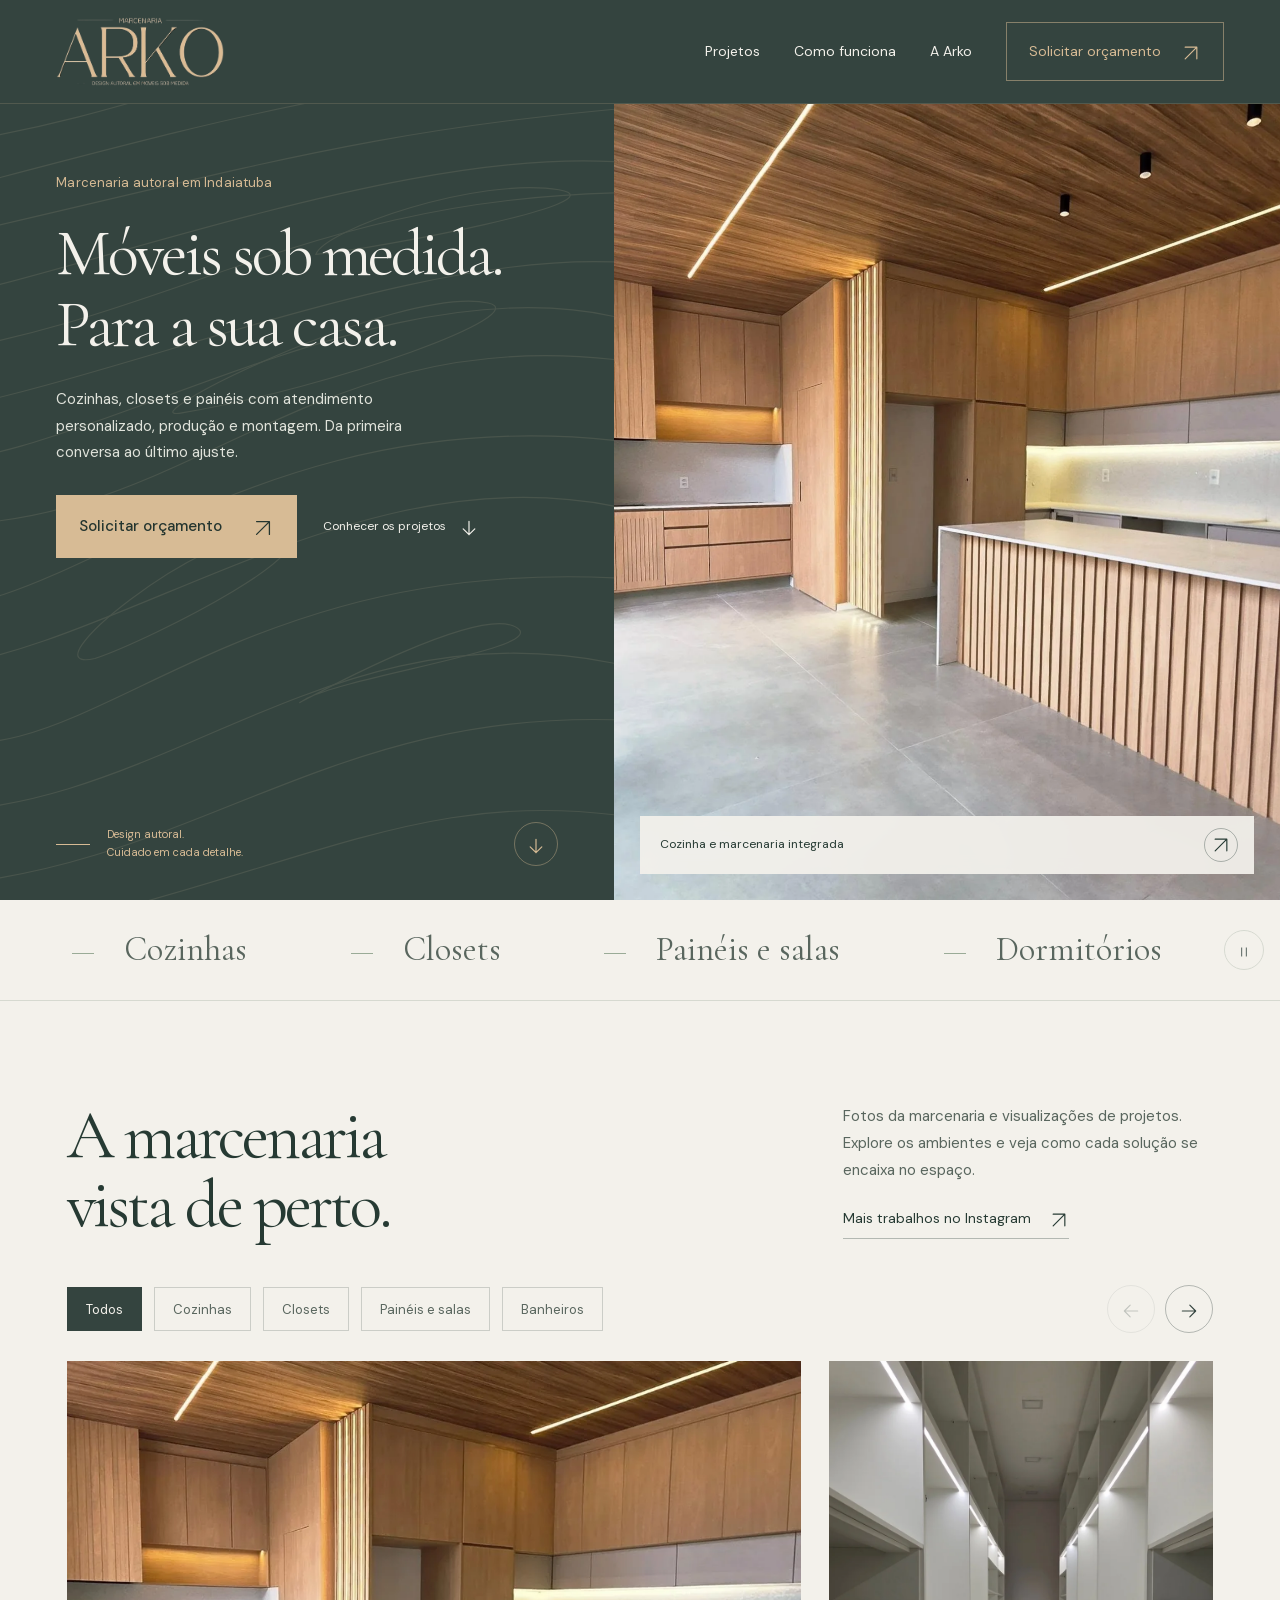
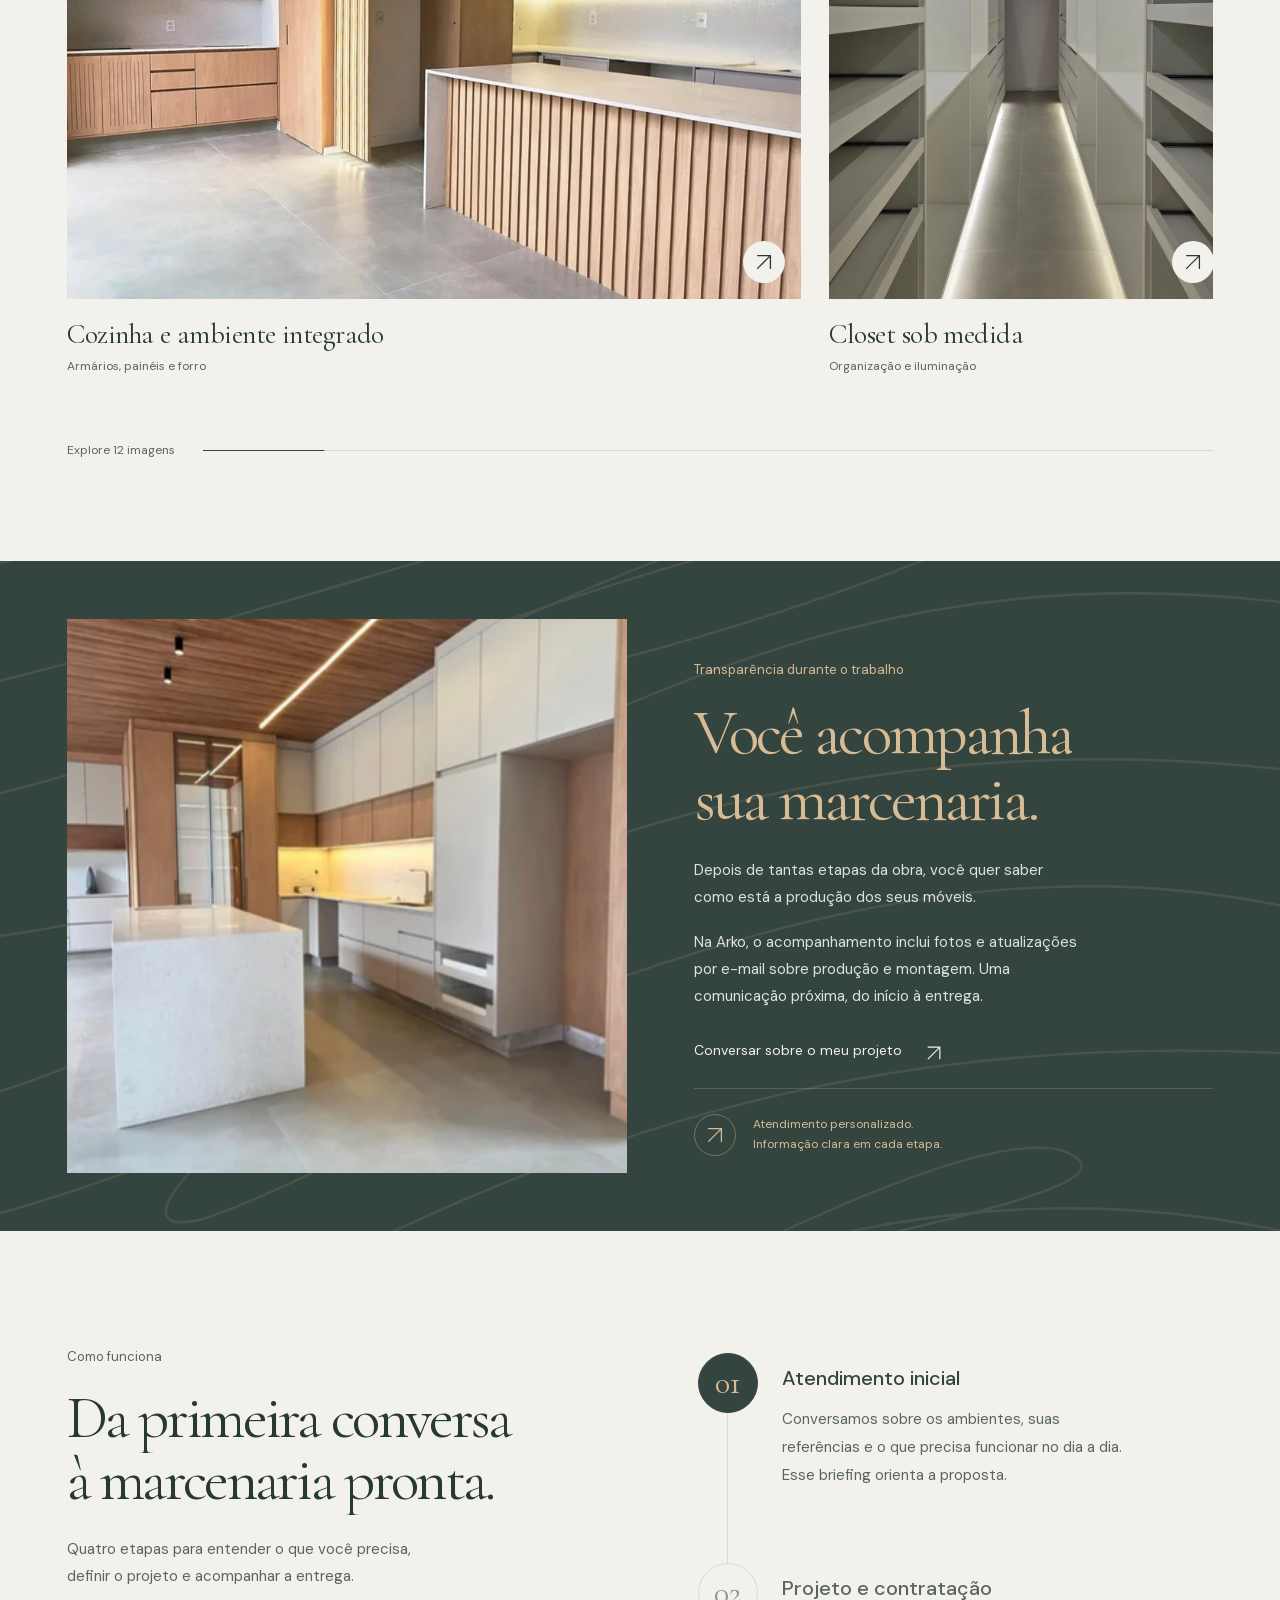
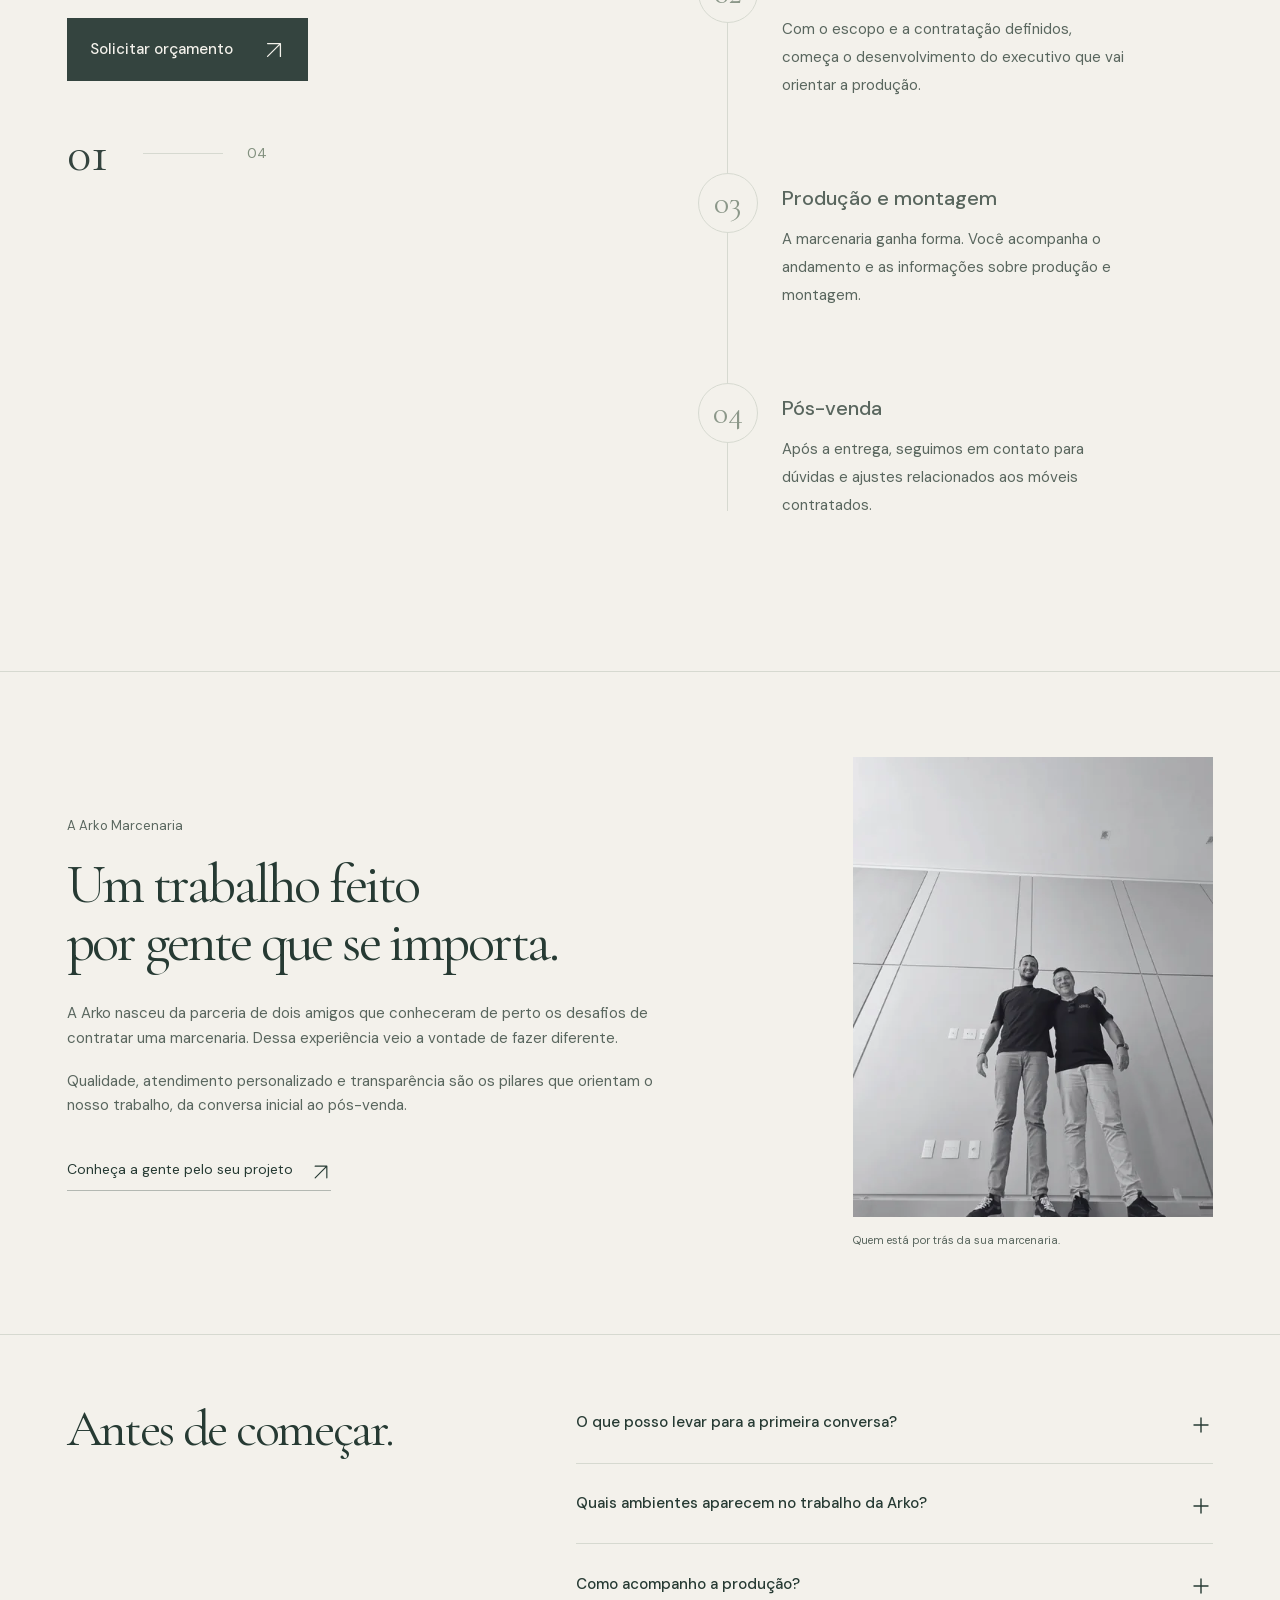
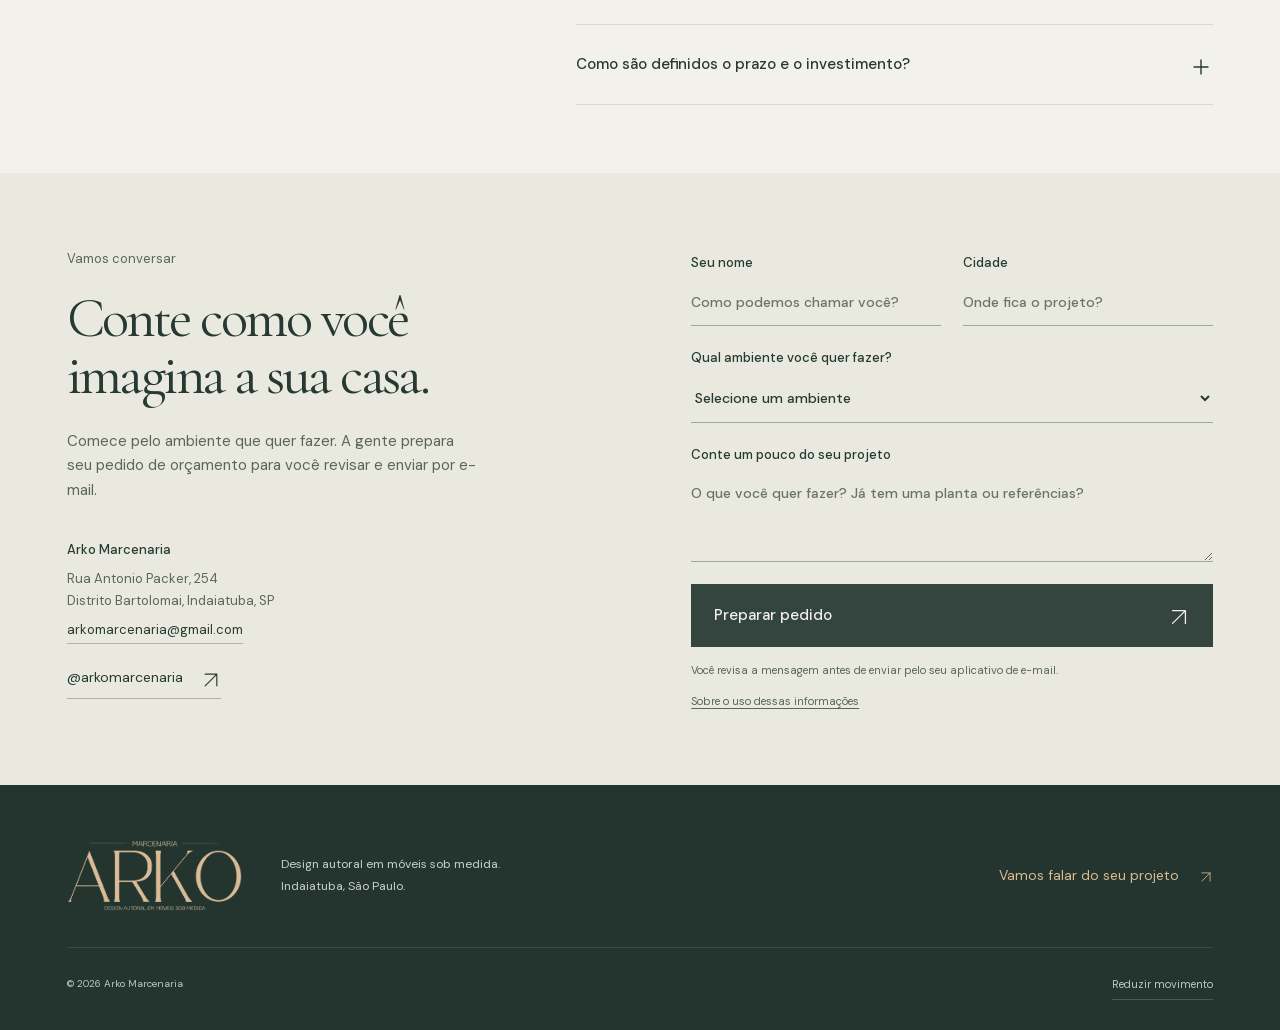
==== commit f9f51848: "Remove legacy slash separators from environment strip" ====
--- a/index.html
+++ b/index.html
@@ -15,8 +15,8 @@
   <link rel="preload" href="assets/fonts/cormorant-garamond.woff2" as="font" type="font/woff2" crossorigin>
   <link rel="preload" href="assets/fonts/dm-sans.woff2" as="font" type="font/woff2" crossorigin>
   <link rel="icon" href="assets/logo-arko.png" type="image/png">
-  <link rel="stylesheet" href="styles.css?v=4">
-  <script src="site.js?v=4" defer></script>
+  <link rel="stylesheet" href="styles.css?v=5">
+  <script src="site.js?v=5" defer></script>
 </head>
 <body>
   <a class="skip-link" href="#conteudo">Ir para o conteúdo</a>
--- a/styles.css
+++ b/styles.css
@@ -5,7 +5,7 @@
 @keyframes hero-in{from{opacity:0;transform:translateY(14px)}to{opacity:1;transform:translateY(0)}}.hero h1{animation:hero-in .7s ease-out both}.hero-description{animation:hero-in .7s .12s ease-out both}.hero-actions{animation:hero-in .7s .22s ease-out both}
 @media(min-width:1600px){.hero-copy{min-height:760px}.hero h1{font-size:88px}}
 @media(max-width:1100px){.header nav{gap:22px}.header-contact{padding:10px 15px}.hero-copy{padding-top:44px;min-height:620px}.hero h1{font-size:62px}.hero-signature{display:none}.hero-actions{gap:20px}.section-wrap{padding-top:75px;padding-bottom:75px}.gallery-item figcaption{flex-direction:column;gap:3px}.gallery-item figcaption>span{text-align:left;max-width:none}.follow-up-copy{padding-top:65px;padding-bottom:50px}.about{grid-template-columns:1fr 280px;gap:65px}.about-image img{height:390px}.questions{gap:40px}.footer{grid-template-columns:170px 1fr auto}}
-@media(max-width:760px){html{scroll-padding-top:82px}.header{height:82px;padding:14px 24px}.brand{width:132px}.menu-toggle{display:flex;flex-direction:column;justify-content:center;gap:6px;background:transparent;border:1px solid #d7bb9540;width:44px;height:42px;padding:10px;color:var(--beige)}.menu-toggle span{display:block;height:1px;width:22px;background:currentColor;transition:transform .2s}.menu-toggle[aria-expanded=true] span:first-child{transform:translateY(3.5px) rotate(45deg)}.menu-toggle[aria-expanded=true] span:last-child{transform:translateY(-3.5px) rotate(-45deg)}.header nav{display:none;position:absolute;left:0;right:0;top:82px;align-items:stretch;flex-direction:column;gap:0;background:var(--green);padding:8px 24px 24px;box-shadow:0 16px 20px #14231c25}.header nav.is-open{display:flex}.header nav a{padding:14px 0;border-bottom:1px solid #d7bb9528}.header nav .header-contact{padding:14px 16px;margin-top:14px;border:1px solid #d7bb9580;justify-content:space-between}.hero{grid-template-columns:1fr}.hero-copy{padding:34px 24px 38px;min-height:0}.location{font-size:11px;margin-bottom:18px}.hero h1{font-size:clamp(52px,11.9vw,76px);max-width:600px;margin-bottom:20px}.hero-description{font-size:14px;max-width:450px;margin-bottom:24px}.hero-actions{flex-direction:row;gap:22px;align-items:center;flex-wrap:wrap}.button{font-size:14px;min-height:52px;padding:14px 18px;gap:22px}.hero-actions .text-link{font-size:12px;gap:12px}.hero-photo{height:460px}.hero-photo>img{object-position:center 43%}.photo-caption{left:16px;right:16px;bottom:16px;font-size:11px;padding:10px 12px 10px 16px}.environments{gap:10px;padding:20px 24px;flex-wrap:wrap;justify-content:center;font-size:21px}.environments span+span:before{content:"/";font:12px var(--sans);margin-right:12px;color:#adb4a7}.section-wrap{padding:56px 24px}.section-heading{display:block;margin-bottom:28px}.section-heading h2{margin-bottom:20px;font-size:48px}.section-heading p{font-size:14px;max-width:520px}.section-heading .underlined-link{margin-top:13px}.portfolio-toolbar{display:block;margin-bottom:24px}.filters{gap:8px}.filters button{padding:8px 13px;min-height:44px;font-size:12px}.gallery-hint{margin-top:14px}.gallery{grid-template-columns:1fr 1fr;gap:30px 16px}.gallery-large{grid-column:1/-1}.gallery-tall{grid-column:span 1;padding-top:0}.gallery-small{grid-column:span 1}.gallery-large .project-photo img{aspect-ratio:1.05}.gallery-tall .project-photo img,.gallery-small .project-photo img{aspect-ratio:.74;object-position:center}.gallery-item figcaption{gap:4px;padding-top:11px}.gallery-item figcaption h3{font-size:14px}.gallery-item figcaption>span{font-size:10px;line-height:1.5}.gallery.is-filtered .gallery-item{grid-column:span 1}.gallery.is-filtered .gallery-item:only-child{grid-column:1/-1;max-width:450px}.gallery.is-filtered .project-photo img{aspect-ratio:.8}.photo-expand{width:32px;height:32px;bottom:10px;right:10px;font-size:18px}.follow-up{grid-template-columns:1fr}.follow-up-photo{padding:32px 24px 0}.follow-up-photo img{height:340px;object-position:center 50%}.follow-up-copy{padding:38px 24px 42px}.follow-up h2{font-size:52px}.follow-up-copy>p:not(.small-label){font-size:14px}.follow-up-note{margin-top:26px;padding-top:20px}.steps{grid-template-columns:1fr 1fr;gap:32px 22px;margin-top:35px;margin-bottom:32px}.step-number{font-size:30px}.steps h3{font-size:16px}.steps p{font-size:13px;line-height:1.8}.about{grid-template-columns:1fr;gap:32px}.about h2{font-size:46px}.about-copy>p:not(.small-label){font-size:14px}.about-image{max-width:450px;justify-self:center;width:100%}.about-image img{height:400px;object-position:center 47%}.questions{display:block}.questions h2{font-size:46px;margin-bottom:34px}.faq summary{font-size:14px;gap:20px}.contact{grid-template-columns:1fr;gap:36px}.contact h2{font-size:49px}.contact-copy>p:not(.small-label){font-size:14px}.contact-detail{margin-top:24px}.quote-form{gap:20px}.form-row{gap:16px}.quote-form label{font-size:12px}input,textarea,select{font-size:16px}.footer{padding:34px 24px 24px;grid-template-columns:1fr;gap:22px}.footer .brand{width:145px}.footer>a:last-of-type{justify-content:space-between;border-top:1px solid #d7bb9528;padding-top:20px}.copyright{margin-top:0;padding-top:18px}.photo-dialog{padding:50px 6px 14px;max-width:calc(100% - 16px);width:calc(100% - 16px)}.lightbox{grid-template-columns:30px 1fr 30px;gap:3px}.photo-prev,.photo-next{width:29px;height:45px}.lightbox figcaption{font-size:11px}.quote-dialog,.privacy-dialog{padding:48px 24px 26px}.quote-dialog h2,.privacy-dialog h2{font-size:40px}}
+@media(max-width:760px){html{scroll-padding-top:82px}.header{height:82px;padding:14px 24px}.brand{width:132px}.menu-toggle{display:flex;flex-direction:column;justify-content:center;gap:6px;background:transparent;border:1px solid #d7bb9540;width:44px;height:42px;padding:10px;color:var(--beige)}.menu-toggle span{display:block;height:1px;width:22px;background:currentColor;transition:transform .2s}.menu-toggle[aria-expanded=true] span:first-child{transform:translateY(3.5px) rotate(45deg)}.menu-toggle[aria-expanded=true] span:last-child{transform:translateY(-3.5px) rotate(-45deg)}.header nav{display:none;position:absolute;left:0;right:0;top:82px;align-items:stretch;flex-direction:column;gap:0;background:var(--green);padding:8px 24px 24px;box-shadow:0 16px 20px #14231c25}.header nav.is-open{display:flex}.header nav a{padding:14px 0;border-bottom:1px solid #d7bb9528}.header nav .header-contact{padding:14px 16px;margin-top:14px;border:1px solid #d7bb9580;justify-content:space-between}.hero{grid-template-columns:1fr}.hero-copy{padding:34px 24px 38px;min-height:0}.location{font-size:11px;margin-bottom:18px}.hero h1{font-size:clamp(52px,11.9vw,76px);max-width:600px;margin-bottom:20px}.hero-description{font-size:14px;max-width:450px;margin-bottom:24px}.hero-actions{flex-direction:row;gap:22px;align-items:center;flex-wrap:wrap}.button{font-size:14px;min-height:52px;padding:14px 18px;gap:22px}.hero-actions .text-link{font-size:12px;gap:12px}.hero-photo{height:460px}.hero-photo>img{object-position:center 43%}.photo-caption{left:16px;right:16px;bottom:16px;font-size:11px;padding:10px 12px 10px 16px}.environments{gap:10px;padding:20px 24px;flex-wrap:wrap;justify-content:center;font-size:21px}.section-wrap{padding:56px 24px}.section-heading{display:block;margin-bottom:28px}.section-heading h2{margin-bottom:20px;font-size:48px}.section-heading p{font-size:14px;max-width:520px}.section-heading .underlined-link{margin-top:13px}.portfolio-toolbar{display:block;margin-bottom:24px}.filters{gap:8px}.filters button{padding:8px 13px;min-height:44px;font-size:12px}.gallery-hint{margin-top:14px}.gallery{grid-template-columns:1fr 1fr;gap:30px 16px}.gallery-large{grid-column:1/-1}.gallery-tall{grid-column:span 1;padding-top:0}.gallery-small{grid-column:span 1}.gallery-large .project-photo img{aspect-ratio:1.05}.gallery-tall .project-photo img,.gallery-small .project-photo img{aspect-ratio:.74;object-position:center}.gallery-item figcaption{gap:4px;padding-top:11px}.gallery-item figcaption h3{font-size:14px}.gallery-item figcaption>span{font-size:10px;line-height:1.5}.gallery.is-filtered .gallery-item{grid-column:span 1}.gallery.is-filtered .gallery-item:only-child{grid-column:1/-1;max-width:450px}.gallery.is-filtered .project-photo img{aspect-ratio:.8}.photo-expand{width:32px;height:32px;bottom:10px;right:10px;font-size:18px}.follow-up{grid-template-columns:1fr}.follow-up-photo{padding:32px 24px 0}.follow-up-photo img{height:340px;object-position:center 50%}.follow-up-copy{padding:38px 24px 42px}.follow-up h2{font-size:52px}.follow-up-copy>p:not(.small-label){font-size:14px}.follow-up-note{margin-top:26px;padding-top:20px}.steps{grid-template-columns:1fr 1fr;gap:32px 22px;margin-top:35px;margin-bottom:32px}.step-number{font-size:30px}.steps h3{font-size:16px}.steps p{font-size:13px;line-height:1.8}.about{grid-template-columns:1fr;gap:32px}.about h2{font-size:46px}.about-copy>p:not(.small-label){font-size:14px}.about-image{max-width:450px;justify-self:center;width:100%}.about-image img{height:400px;object-position:center 47%}.questions{display:block}.questions h2{font-size:46px;margin-bottom:34px}.faq summary{font-size:14px;gap:20px}.contact{grid-template-columns:1fr;gap:36px}.contact h2{font-size:49px}.contact-copy>p:not(.small-label){font-size:14px}.contact-detail{margin-top:24px}.quote-form{gap:20px}.form-row{gap:16px}.quote-form label{font-size:12px}input,textarea,select{font-size:16px}.footer{padding:34px 24px 24px;grid-template-columns:1fr;gap:22px}.footer .brand{width:145px}.footer>a:last-of-type{justify-content:space-between;border-top:1px solid #d7bb9528;padding-top:20px}.copyright{margin-top:0;padding-top:18px}.photo-dialog{padding:50px 6px 14px;max-width:calc(100% - 16px);width:calc(100% - 16px)}.lightbox{grid-template-columns:30px 1fr 30px;gap:3px}.photo-prev,.photo-next{width:29px;height:45px}.lightbox figcaption{font-size:11px}.quote-dialog,.privacy-dialog{padding:48px 24px 26px}.quote-dialog h2,.privacy-dialog h2{font-size:40px}}
 @media(max-width:380px){.hero h1{font-size:51px}.hero-actions{gap:18px}.form-row{grid-template-columns:1fr}.filters button{padding:8px 10px}.environments{font-size:18px}.section-heading h2{font-size:44px}.steps{gap:30px 16px}.contact h2{font-size:44px}}
 @media(prefers-reduced-motion:reduce){html{scroll-behavior:auto}*,*:before,*:after{animation:none!important;transition:none!important}}
 
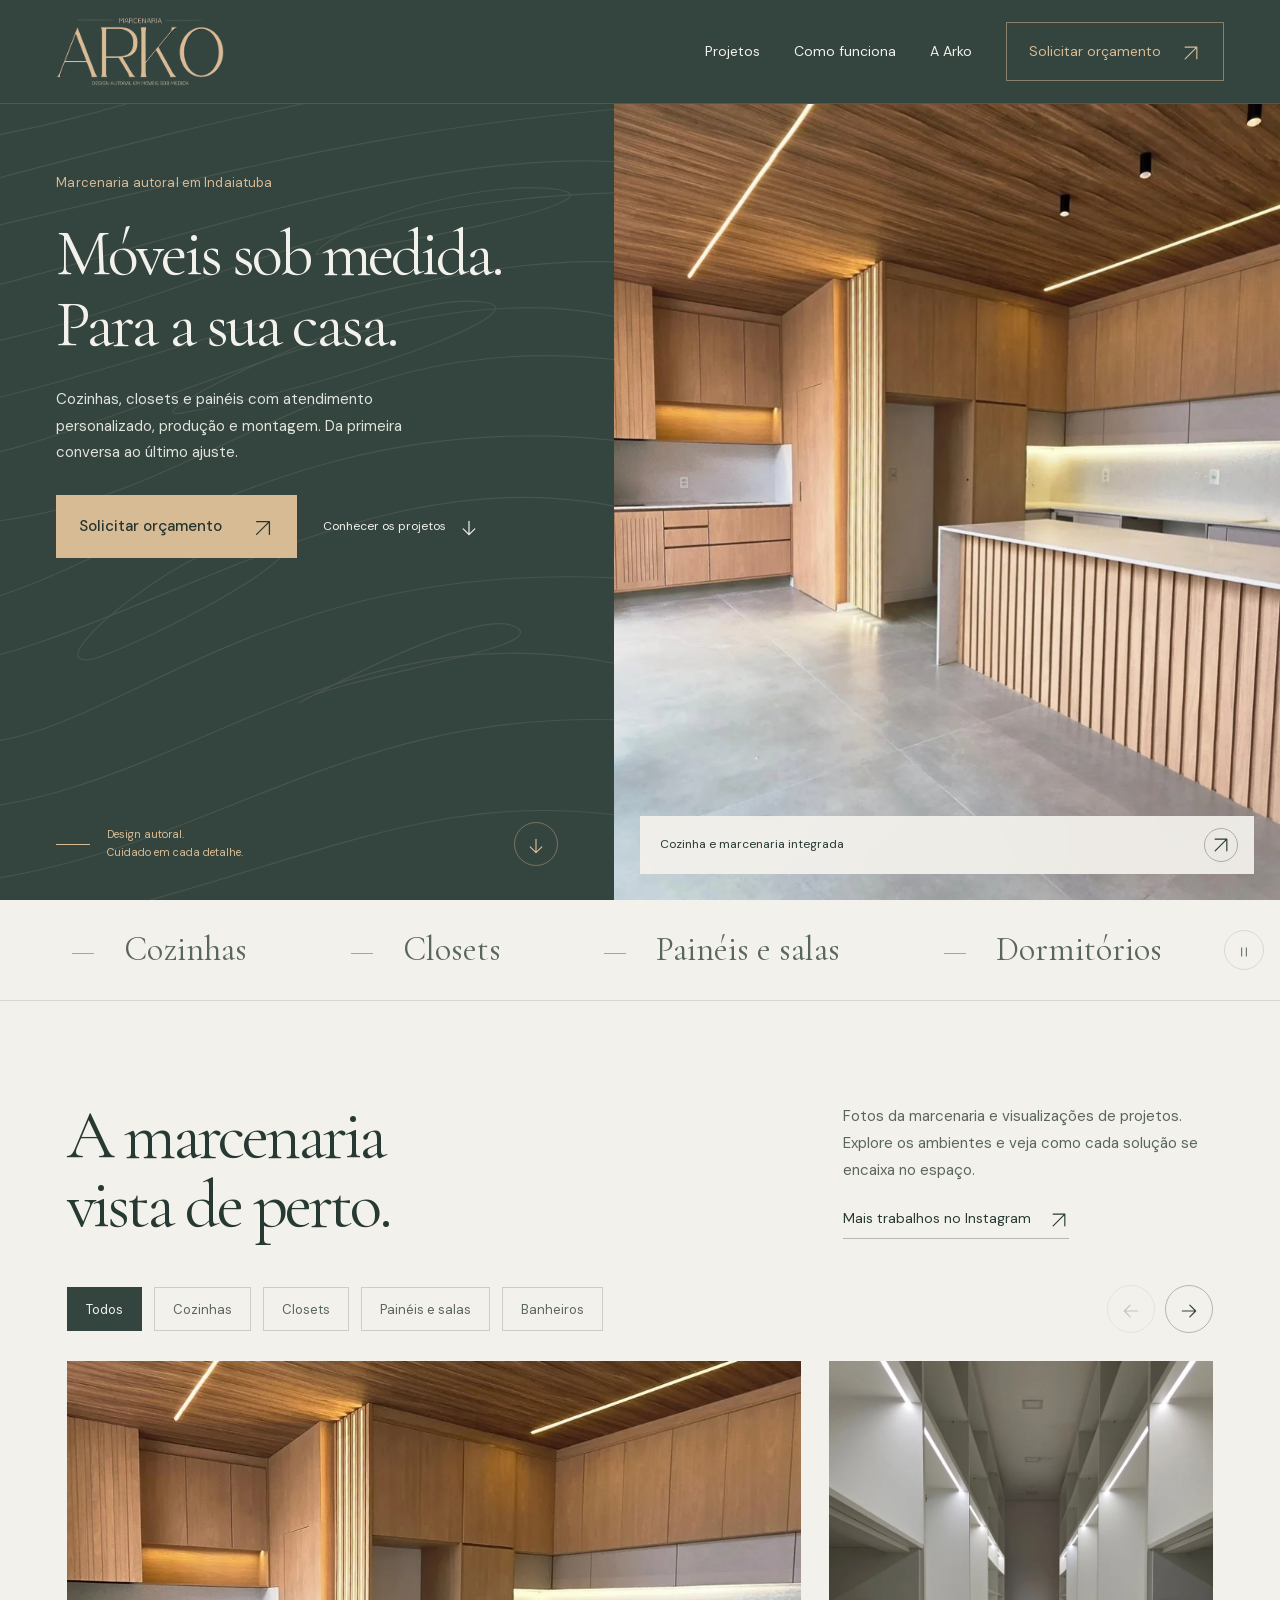
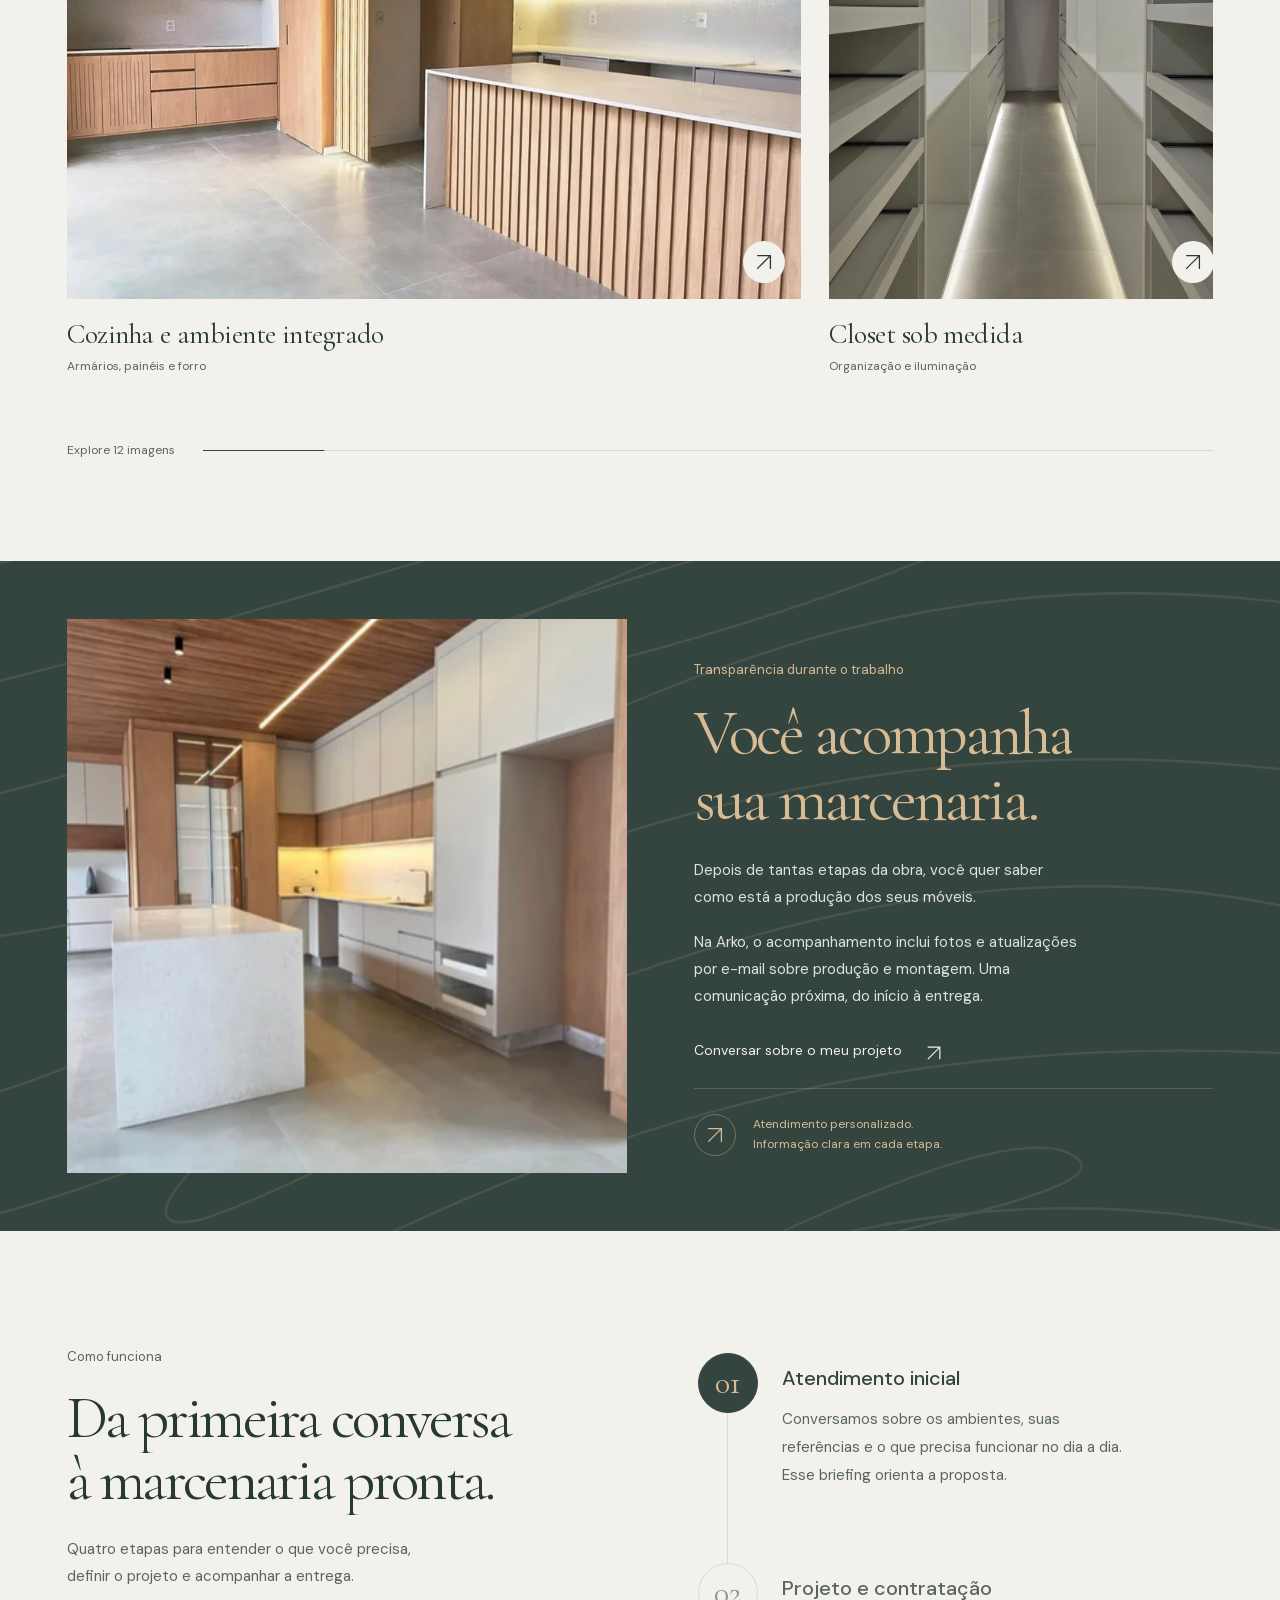
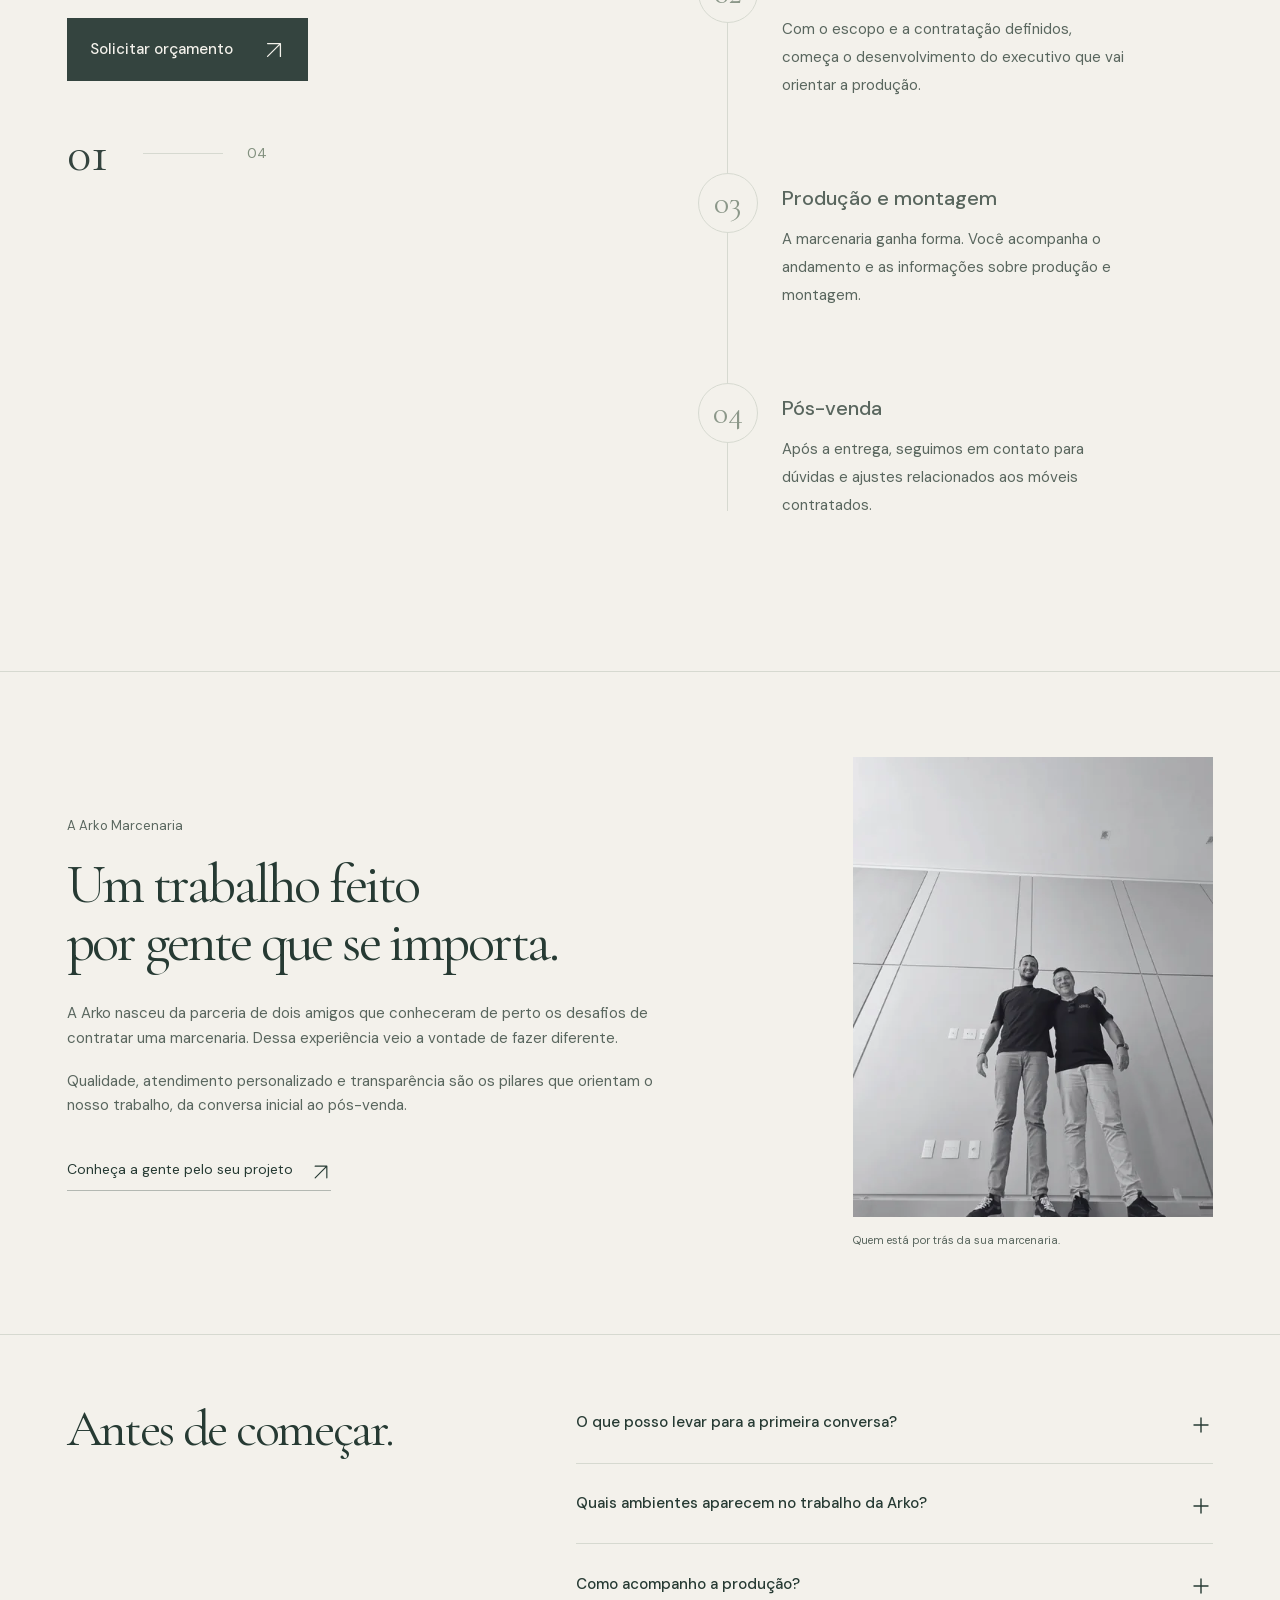
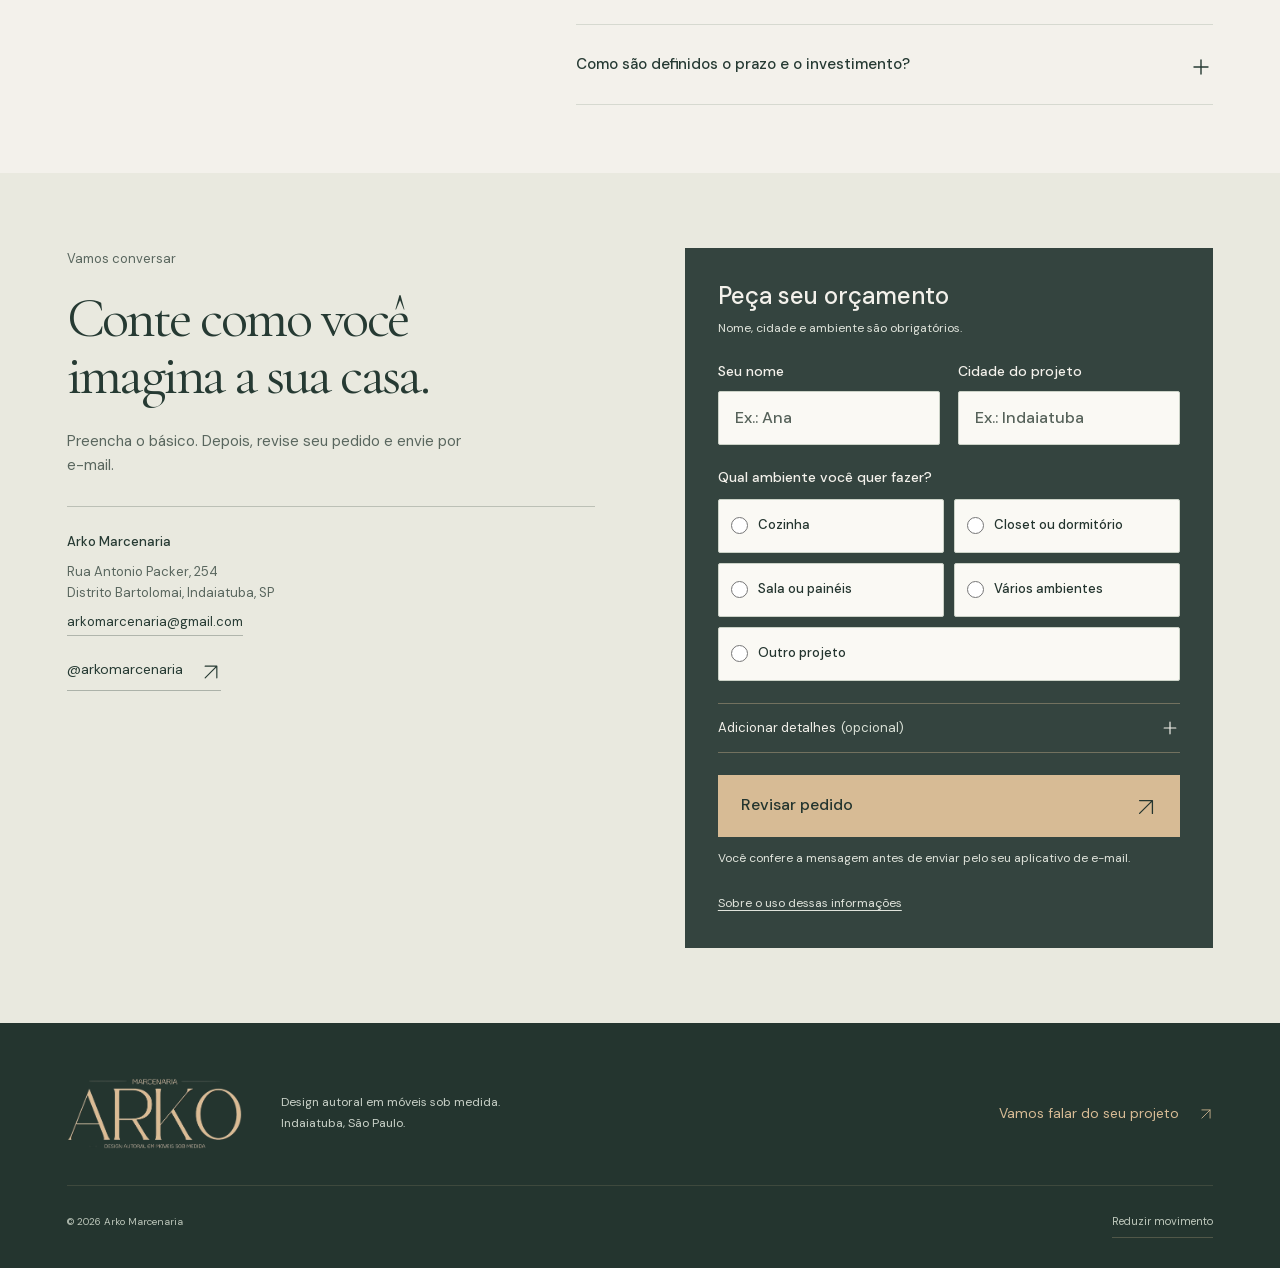
==== commit ea4a45e5: "Make quote form clearer with boxed fields and direct choices" ====
--- a/index.html
+++ b/index.html
@@ -15,8 +15,8 @@
   <link rel="preload" href="assets/fonts/cormorant-garamond.woff2" as="font" type="font/woff2" crossorigin>
   <link rel="preload" href="assets/fonts/dm-sans.woff2" as="font" type="font/woff2" crossorigin>
   <link rel="icon" href="assets/logo-arko.png" type="image/png">
-  <link rel="stylesheet" href="styles.css?v=5">
-  <script src="site.js?v=5" defer></script>
+  <link rel="stylesheet" href="styles.css?v=6">
+  <script src="site.js?v=6" defer></script>
 </head>
 <body>
   <a class="skip-link" href="#conteudo">Ir para o conteúdo</a>
@@ -71,8 +71,26 @@
     </section>
     <section class="about section-wrap" id="sobre"><div class="about-copy"><p class="small-label">A Arko Marcenaria</p><h2>Um trabalho feito<br>por gente que se importa.</h2><p>A Arko nasceu da parceria de dois amigos que conheceram de perto os desafios de contratar uma marcenaria. Dessa experiência veio a vontade de fazer diferente.</p><p>Qualidade, atendimento personalizado e transparência são os pilares que orientam o nosso trabalho, da conversa inicial ao pós-venda.</p><a class="underlined-link" href="#contato">Conheça a gente pelo seu projeto <span aria-hidden="true"><svg class="ui-icon" viewBox="0 0 24 24" fill="none" stroke="currentColor" stroke-width="1.4" stroke-linecap="round" stroke-linejoin="round" aria-hidden="true" focusable="false"><path d="M5 19 19 5M5 5h14v14"/></svg></span></a></div><figure class="about-image"><img src="assets/fundadores-480.webp" width="480" height="853" loading="lazy" alt="Os dois sócios da Arko juntos em um ambiente com painéis instalados."><figcaption>Quem está por trás da sua marcenaria.</figcaption></figure></section>
     <section class="questions section-wrap" id="duvidas"><h2>Antes de começar.</h2><div class="faq"><details><summary>O que posso levar para a primeira conversa?<span aria-hidden="true"><svg class="ui-icon" viewBox="0 0 24 24" fill="none" stroke="currentColor" stroke-width="1.4" stroke-linecap="round" stroke-linejoin="round" aria-hidden="true" focusable="false"><path d="M12 5v14M5 12h14"/></svg></span></summary><p>Fotos dos ambientes, medidas que você já tenha, referências e o projeto da arquitetura, se houver. Conte também o que quer mudar e o que é importante na sua rotina.</p></details><details><summary>Quais ambientes aparecem no trabalho da Arko?<span aria-hidden="true"><svg class="ui-icon" viewBox="0 0 24 24" fill="none" stroke="currentColor" stroke-width="1.4" stroke-linecap="round" stroke-linejoin="round" aria-hidden="true" focusable="false"><path d="M12 5v14M5 12h14"/></svg></span></summary><p>Cozinhas, closets, dormitórios, salas, painéis e gabinetes fazem parte do nosso repertório. Na conversa inicial, avaliamos o escopo dos ambientes que você pretende fazer.</p></details><details><summary>Como acompanho a produção?<span aria-hidden="true"><svg class="ui-icon" viewBox="0 0 24 24" fill="none" stroke="currentColor" stroke-width="1.4" stroke-linecap="round" stroke-linejoin="round" aria-hidden="true" focusable="false"><path d="M12 5v14M5 12h14"/></svg></span></summary><p>A proposta da Arko inclui atualizações por e-mail com fotos e informações sobre produção e montagem. A frequência e o acompanhamento são alinhados no atendimento.</p></details><details><summary>Como são definidos o prazo e o investimento?<span aria-hidden="true"><svg class="ui-icon" viewBox="0 0 24 24" fill="none" stroke="currentColor" stroke-width="1.4" stroke-linecap="round" stroke-linejoin="round" aria-hidden="true" focusable="false"><path d="M12 5v14M5 12h14"/></svg></span></summary><p>A proposta considera os ambientes, o detalhamento e as escolhas de materiais e acabamentos. Prazo, escopo e condições de pagamento são definidos na contratação do seu projeto.</p></details></div></section>
-    <section class="contact section-wrap" id="contato"><div class="contact-copy"><p class="small-label">Vamos conversar</p><h2>Conte como você<br>imagina a sua casa.</h2><p>Comece pelo ambiente que quer fazer. A gente prepara seu pedido de orçamento para você revisar e enviar por e-mail.</p><div class="contact-detail"><span>Arko Marcenaria</span><address>Rua Antonio Packer, 254<br>Distrito Bartolomai, Indaiatuba, SP</address><a href="mailto:arkomarcenaria@gmail.com" data-track="email_open" data-position="contato">arkomarcenaria@gmail.com</a></div><a class="underlined-link" href="https://www.instagram.com/arkomarcenaria/" rel="noopener noreferrer" target="_blank">@arkomarcenaria <span aria-hidden="true"><svg class="ui-icon" viewBox="0 0 24 24" fill="none" stroke="currentColor" stroke-width="1.4" stroke-linecap="round" stroke-linejoin="round" aria-hidden="true" focusable="false"><path d="M5 19 19 5M5 5h14v14"/></svg></span></a></div>
-      <form id="quote-form" class="quote-form"><div class="form-row"><label>Seu nome<input name="nome" autocomplete="name" required maxlength="100" placeholder="Como podemos chamar você?"></label><label>Cidade<input name="cidade" autocomplete="address-level2" required maxlength="100" placeholder="Onde fica o projeto?"></label></div><label>Qual ambiente você quer fazer?<select name="ambiente" required aria-label="Qual ambiente você quer fazer?"><option value="">Selecione um ambiente</option><option>Cozinha</option><option>Closet ou dormitório</option><option>Sala ou painéis</option><option>Mais de um ambiente</option><option>Outro projeto</option></select></label><label>Conte um pouco do seu projeto<textarea name="projeto" rows="3" maxlength="1800" placeholder="O que você quer fazer? Já tem uma planta ou referências?"></textarea></label><button class="button button-green" type="submit">Preparar pedido <span aria-hidden="true"><svg class="ui-icon" viewBox="0 0 24 24" fill="none" stroke="currentColor" stroke-width="1.4" stroke-linecap="round" stroke-linejoin="round" aria-hidden="true" focusable="false"><path d="M5 19 19 5M5 5h14v14"/></svg></span></button><p class="form-note">Você revisa a mensagem antes de enviar pelo seu aplicativo de e-mail.</p><button class="privacy-link" type="button" id="open-privacy">Sobre o uso dessas informações</button></form>
+    <section class="contact section-wrap" id="contato">
+      <div class="contact-copy"><p class="small-label">Vamos conversar</p><h2>Conte como você<br>imagina a sua casa.</h2><p>Preencha o básico. Depois, revise seu pedido e envie por e-mail.</p></div>
+      <form id="quote-form" class="quote-form" aria-labelledby="quote-form-title">
+        <div class="quote-form-heading"><h3 id="quote-form-title">Peça seu orçamento</h3><p>Nome, cidade e ambiente são obrigatórios.</p></div>
+        <div class="form-row">
+          <label for="quote-name">Seu nome<input id="quote-name" name="nome" autocomplete="name" required maxlength="100" enterkeyhint="next" placeholder="Ex.: Ana"></label>
+          <label for="quote-city">Cidade do projeto<input id="quote-city" name="cidade" autocomplete="address-level2" required maxlength="100" enterkeyhint="next" placeholder="Ex.: Indaiatuba"></label>
+        </div>
+        <fieldset class="environment-options"><legend>Qual ambiente você quer fazer?</legend><div class="environment-choices">
+          <label class="environment-choice"><input type="radio" name="ambiente" value="Cozinha" required><span>Cozinha</span></label>
+          <label class="environment-choice"><input type="radio" name="ambiente" value="Closet ou dormitório"><span>Closet ou dormitório</span></label>
+          <label class="environment-choice"><input type="radio" name="ambiente" value="Sala ou painéis"><span>Sala ou painéis</span></label>
+          <label class="environment-choice"><input type="radio" name="ambiente" value="Mais de um ambiente"><span>Vários ambientes</span></label>
+          <label class="environment-choice"><input type="radio" name="ambiente" value="Outro projeto"><span>Outro projeto</span></label>
+        </div></fieldset>
+        <details class="project-optional"><summary>Adicionar detalhes <span class="optional-label">(opcional)</span><svg class="ui-icon" viewBox="0 0 24 24" fill="none" stroke="currentColor" stroke-width="1.4" stroke-linecap="round" stroke-linejoin="round" aria-hidden="true" focusable="false"><path d="M12 5v14M5 12h14"/></svg></summary><label for="quote-description">Conte um pouco do seu projeto<textarea id="quote-description" name="projeto" rows="3" maxlength="1800" placeholder="O que você quer fazer? Já tem uma planta ou referências?"></textarea></label></details>
+        <div class="quote-form-action"><button class="button button-beige" type="submit">Revisar pedido <span aria-hidden="true"><svg class="ui-icon" viewBox="0 0 24 24" fill="none" stroke="currentColor" stroke-width="1.4" stroke-linecap="round" stroke-linejoin="round" aria-hidden="true" focusable="false"><path d="M5 19 19 5M5 5h14v14"/></svg></span></button><p class="form-note">Você confere a mensagem antes de enviar pelo seu aplicativo de e-mail.</p></div>
+        <button class="privacy-link" type="button" id="open-privacy">Sobre o uso dessas informações</button>
+      </form>
+      <div class="contact-details"><div class="contact-detail"><span>Arko Marcenaria</span><address>Rua Antonio Packer, 254<br>Distrito Bartolomai, Indaiatuba, SP</address><a href="mailto:arkomarcenaria@gmail.com" data-track="email_open" data-position="contato">arkomarcenaria@gmail.com</a></div><a class="underlined-link" href="https://www.instagram.com/arkomarcenaria/" rel="noopener noreferrer" target="_blank">@arkomarcenaria <span aria-hidden="true"><svg class="ui-icon" viewBox="0 0 24 24" fill="none" stroke="currentColor" stroke-width="1.4" stroke-linecap="round" stroke-linejoin="round" aria-hidden="true" focusable="false"><path d="M5 19 19 5M5 5h14v14"/></svg></span></a></div>
     </section>
   </main>
   <a class="mobile-contact" inert href="#contato" data-track="quote_interest" data-position="mobile"><span>Vamos falar do seu projeto?</span><strong>Solicitar orçamento <span aria-hidden="true"><svg class="ui-icon" viewBox="0 0 24 24" fill="none" stroke="currentColor" stroke-width="1.4" stroke-linecap="round" stroke-linejoin="round" aria-hidden="true" focusable="false"><path d="M5 19 19 5M5 5h14v14"/></svg></span></strong></a>
--- a/styles.css
+++ b/styles.css
@@ -33,3 +33,28 @@
 .project-origin{display:inline-block;font-size:11px;color:var(--muted);border-bottom:1px solid #34443f40;margin-top:12px;line-height:1.6}.project-origin:hover{color:var(--green);border-color:var(--green)}
 
 .ui-icon{display:inline-block;width:1em;height:1em;vertical-align:middle;flex-shrink:0}.dialog-close{display:grid;place-items:center}.lightbox>button{display:grid;place-items:center}
+
+/* Quote form: clear fields, direct choices and optional detail. */
+.contact{grid-template-areas:"intro form" "details form";grid-template-rows:auto 1fr;gap:0 7vw;align-items:start}
+.contact-copy{grid-area:intro}.contact-details{grid-area:details;border-top:1px solid #34443f40;padding-top:24px;margin-top:28px;align-self:start}.contact-details .contact-detail{margin-top:0}
+.quote-form{grid-area:form;background:var(--green);border:1px solid var(--green);padding:32px;gap:22px;color:var(--paper)}
+.quote-form-heading h3{font:500 24px/1.25 var(--sans);color:var(--paper);margin-bottom:8px}.quote-form-heading p{font-size:12px;line-height:1.6;color:#e0e4dc}
+.quote-form label,.environment-options legend{font-size:14px;font-weight:500;line-height:1.5;color:var(--paper)}
+.quote-form .form-row{gap:18px}
+.quote-form input:not([type=radio]),.quote-form textarea{background:#faf9f4;border:1px solid #cbd2c7;padding:14px 16px;border-radius:2px;font-size:16px;line-height:1.5;margin-top:9px;color:var(--deep);min-width:0;min-height:54px;transition:border-color .15s,box-shadow .15s}
+.quote-form input::placeholder,.quote-form textarea::placeholder{color:#56625a;opacity:1}
+.quote-form input:not([type=radio]):focus,.quote-form textarea:focus{border-color:var(--beige);outline:2px solid var(--beige);outline-offset:3px}
+.environment-options{border:0;padding:0;margin:0;min-width:0}.environment-options legend{padding:0;margin-bottom:11px}
+.environment-choices{display:grid;grid-template-columns:1fr 1fr;gap:10px}
+.quote-form .environment-choice{display:flex;align-items:center;gap:10px;padding:13px 12px;min-height:54px;background:#faf9f4;border:1px solid #cbd2c7;border-radius:2px;color:var(--deep);cursor:pointer;transition:background-color .16s,border-color .16s}
+.environment-choice:last-child{grid-column:1/-1}.environment-choice span{font-size:13px;line-height:1.4}
+.quote-form .environment-choice input{width:17px;height:17px;min-height:0;margin:0;padding:0;flex-shrink:0;accent-color:var(--deep);border:0;background:none}
+.environment-choice:has(input:checked){background:var(--beige);border-color:var(--beige)}.environment-choice:has(input:focus-visible){outline:2px solid var(--beige);outline-offset:3px}.environment-choice input:focus-visible{outline:none}
+.project-optional{border-top:1px solid #d7bb9560;border-bottom:1px solid #d7bb9560;padding:14px 0}
+.project-optional summary{display:flex;align-items:center;gap:5px;font-size:13px;line-height:1.5;cursor:pointer;list-style:none;color:var(--paper)}.project-optional summary::-webkit-details-marker{display:none}.optional-label{color:#d9e0d6}.project-optional summary>.ui-icon{margin-left:auto;font-size:20px;transition:transform .18s}.project-optional[open] summary>.ui-icon{transform:rotate(45deg)}
+.project-optional label{margin-top:17px}.project-optional[open] label{animation:form-detail-enter .18s ease-out}.quote-form textarea{resize:vertical}
+@keyframes form-detail-enter{from{opacity:0;transform:translateY(-4px)}to{opacity:1;transform:translateY(0)}}
+.quote-form-action .button{width:100%;font-size:16px;min-height:58px}.quote-form .form-note{color:#e0e4dc;font-size:12px;line-height:1.65;margin:12px 0 0}.quote-form .privacy-link{color:#e0e4dc;font-size:12px;margin:0;line-height:1.5;min-height:24px}
+@media(max-width:1100px){.quote-form{padding:26px}}
+@media(max-width:760px){.contact{grid-template-areas:"intro" "form" "details";grid-template-columns:1fr;grid-template-rows:auto;gap:26px;padding-top:52px;padding-bottom:52px}.contact h2{font-size:44px;margin-bottom:18px}.contact-copy>p:not(.small-label){font-size:14px;max-width:35ch}.contact .small-label{margin-bottom:16px}.quote-form{padding:22px;gap:20px}.quote-form-heading h3{font-size:22px}.quote-form .form-row{grid-template-columns:1fr;gap:17px}.contact-details{margin-top:2px;padding-top:24px}.quote-form label,.environment-options legend{font-size:14px}.environment-choice span{font-size:13px}}
+@media(max-width:380px){.quote-form{padding:18px}.quote-form .environment-choice{padding:12px 9px;gap:8px}.environment-choice span{font-size:12px}.environment-choices{gap:8px}.contact h2{font-size:40px}}
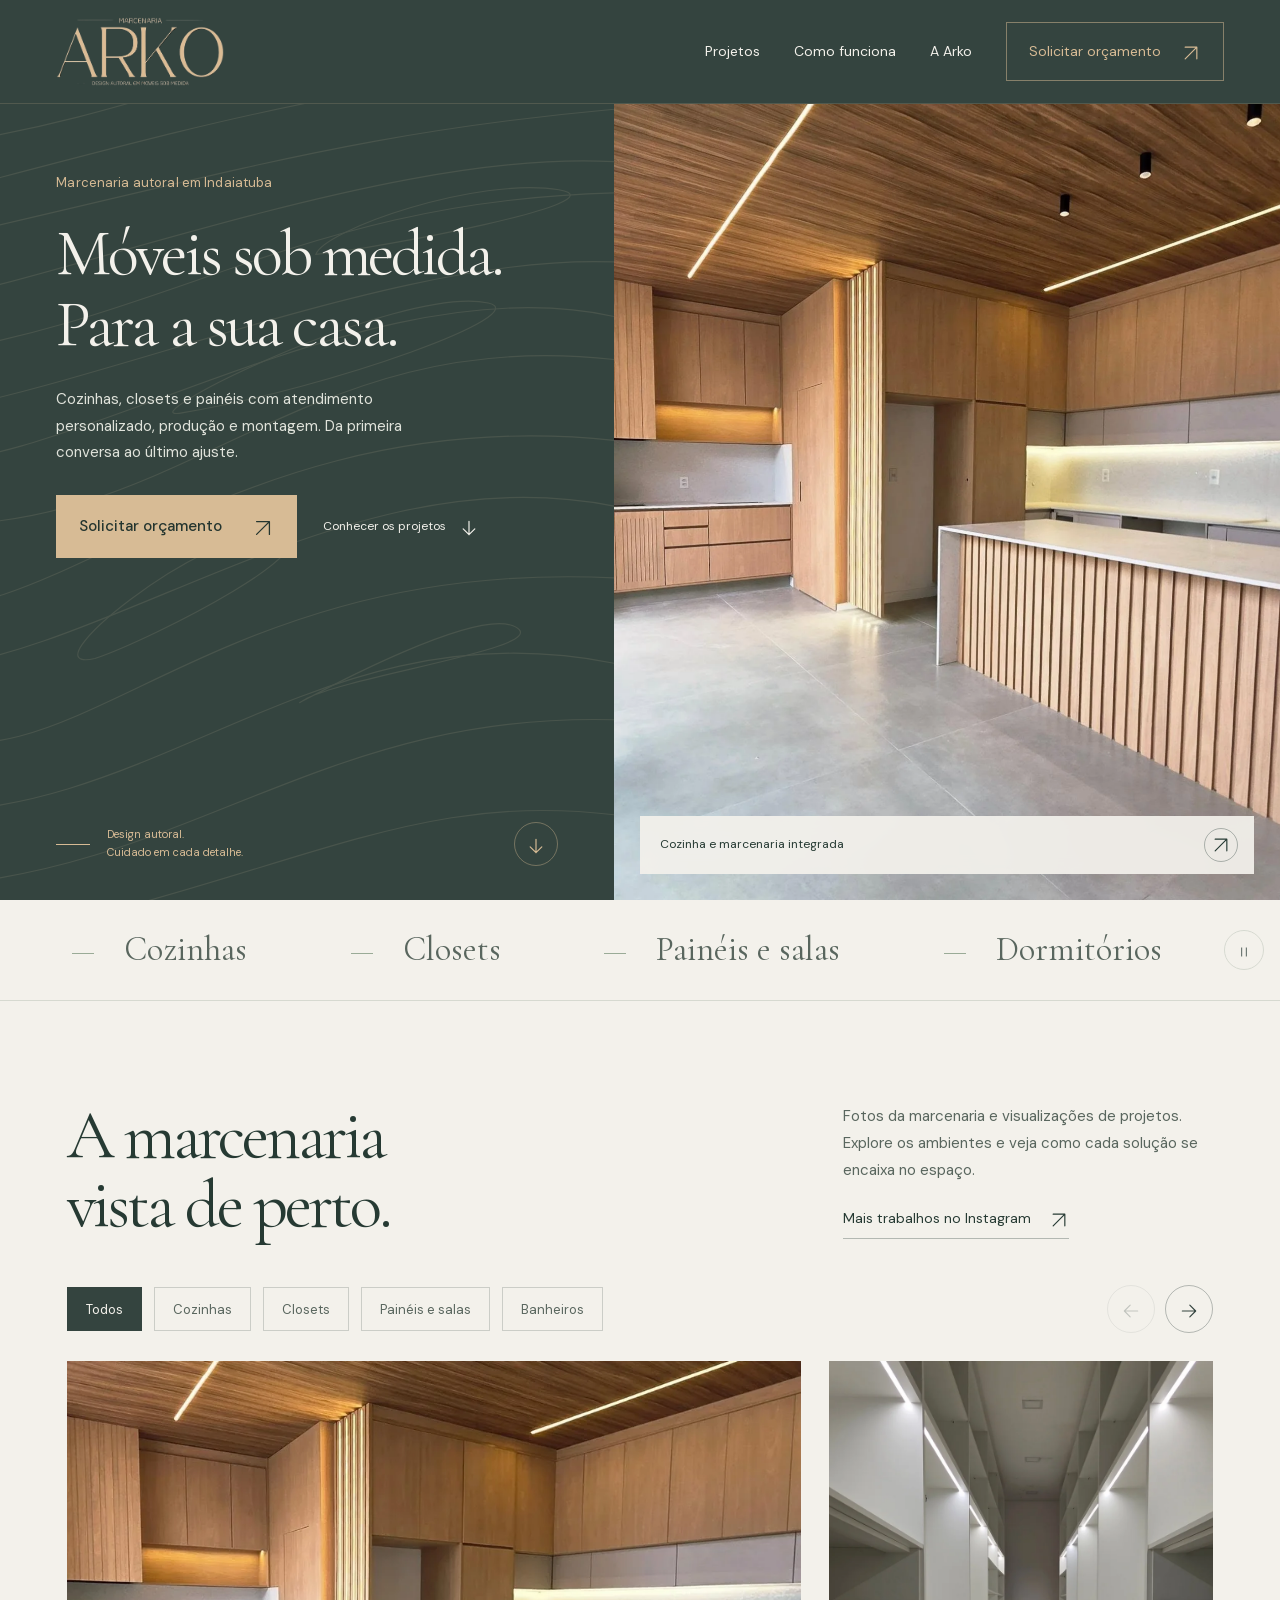
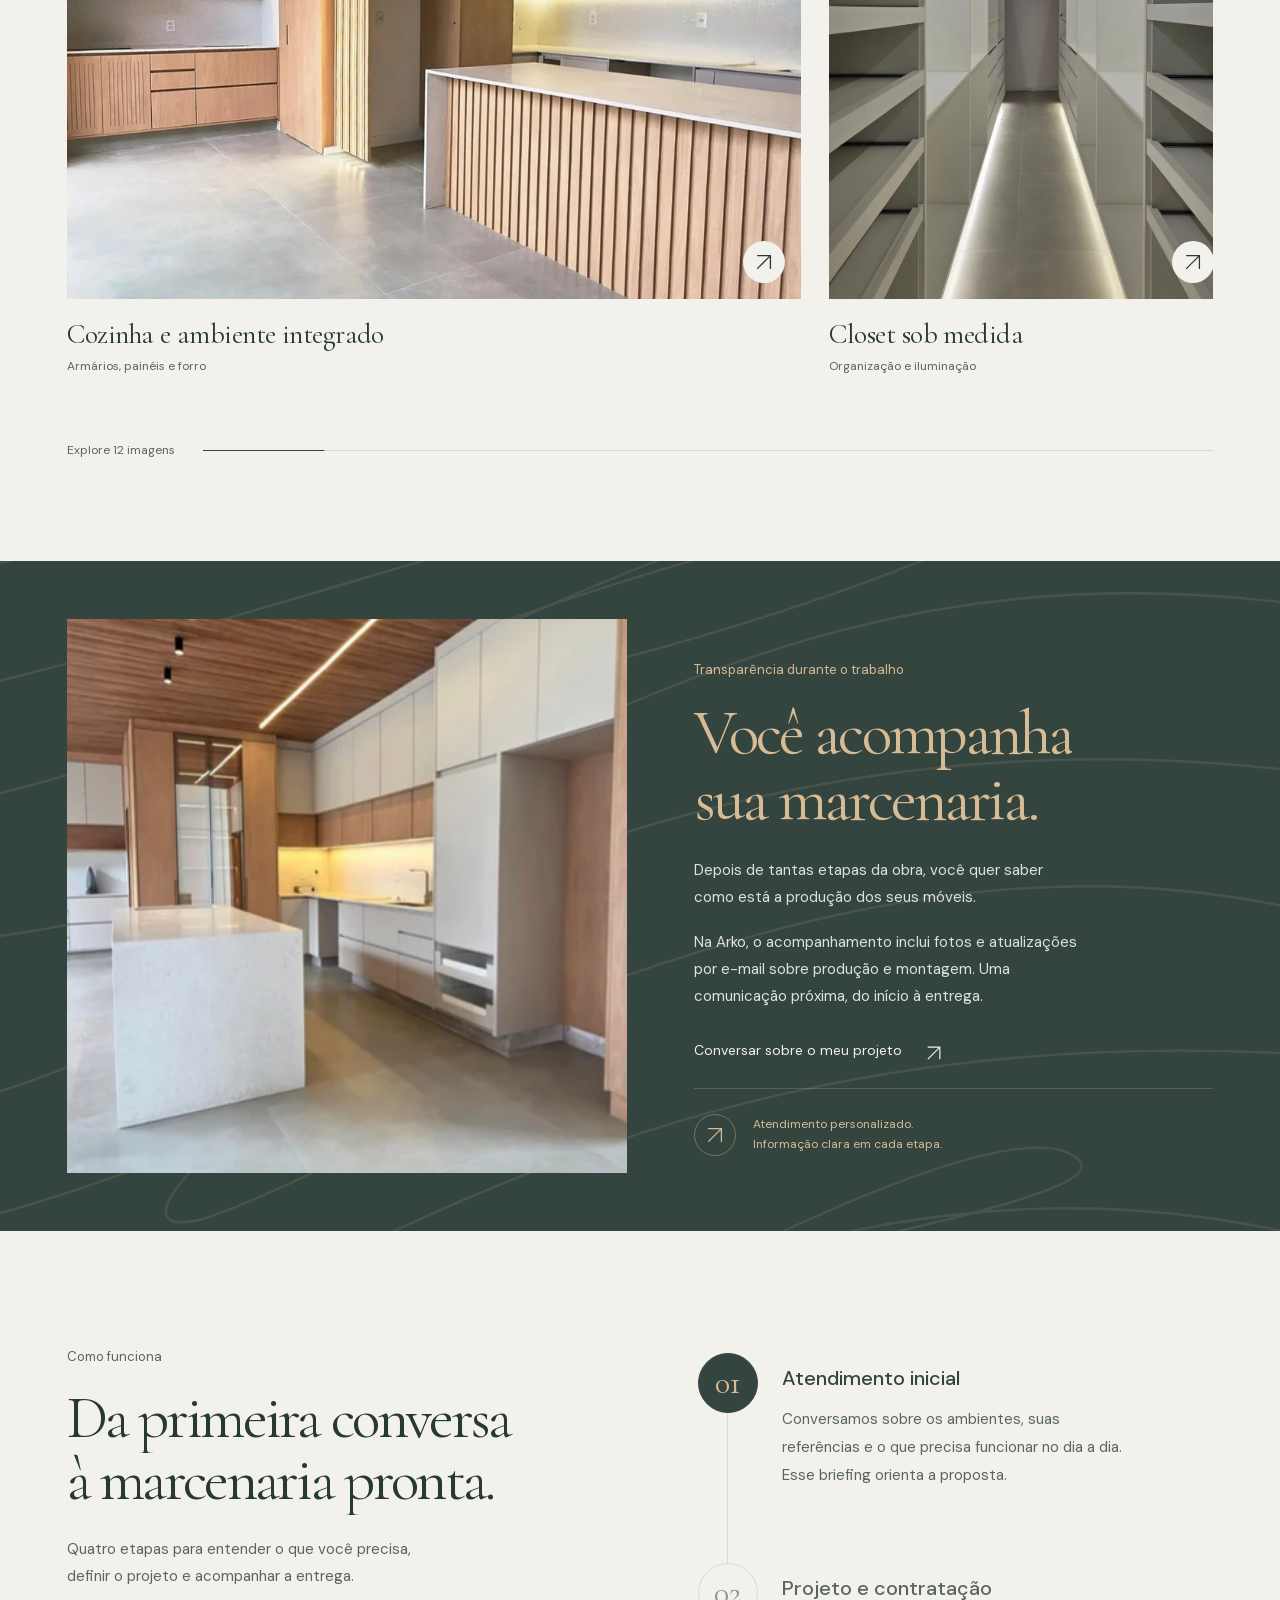
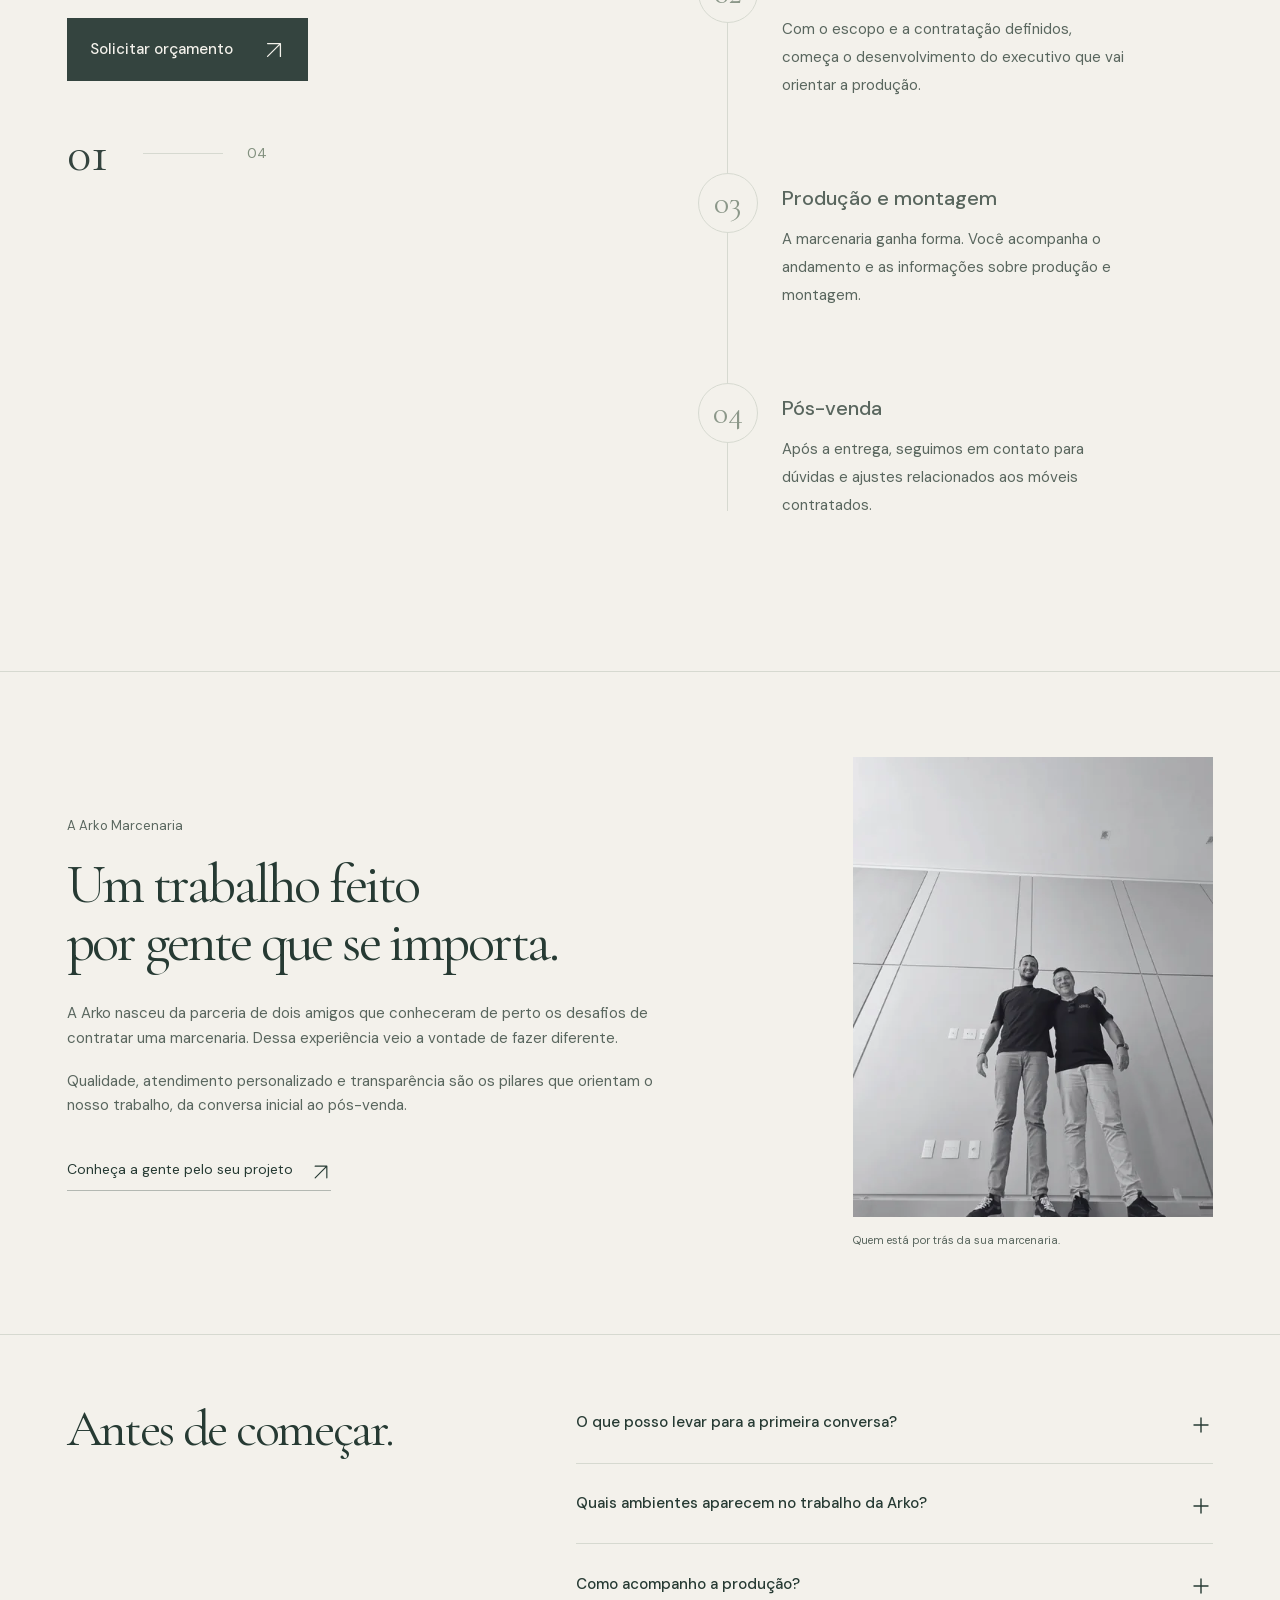
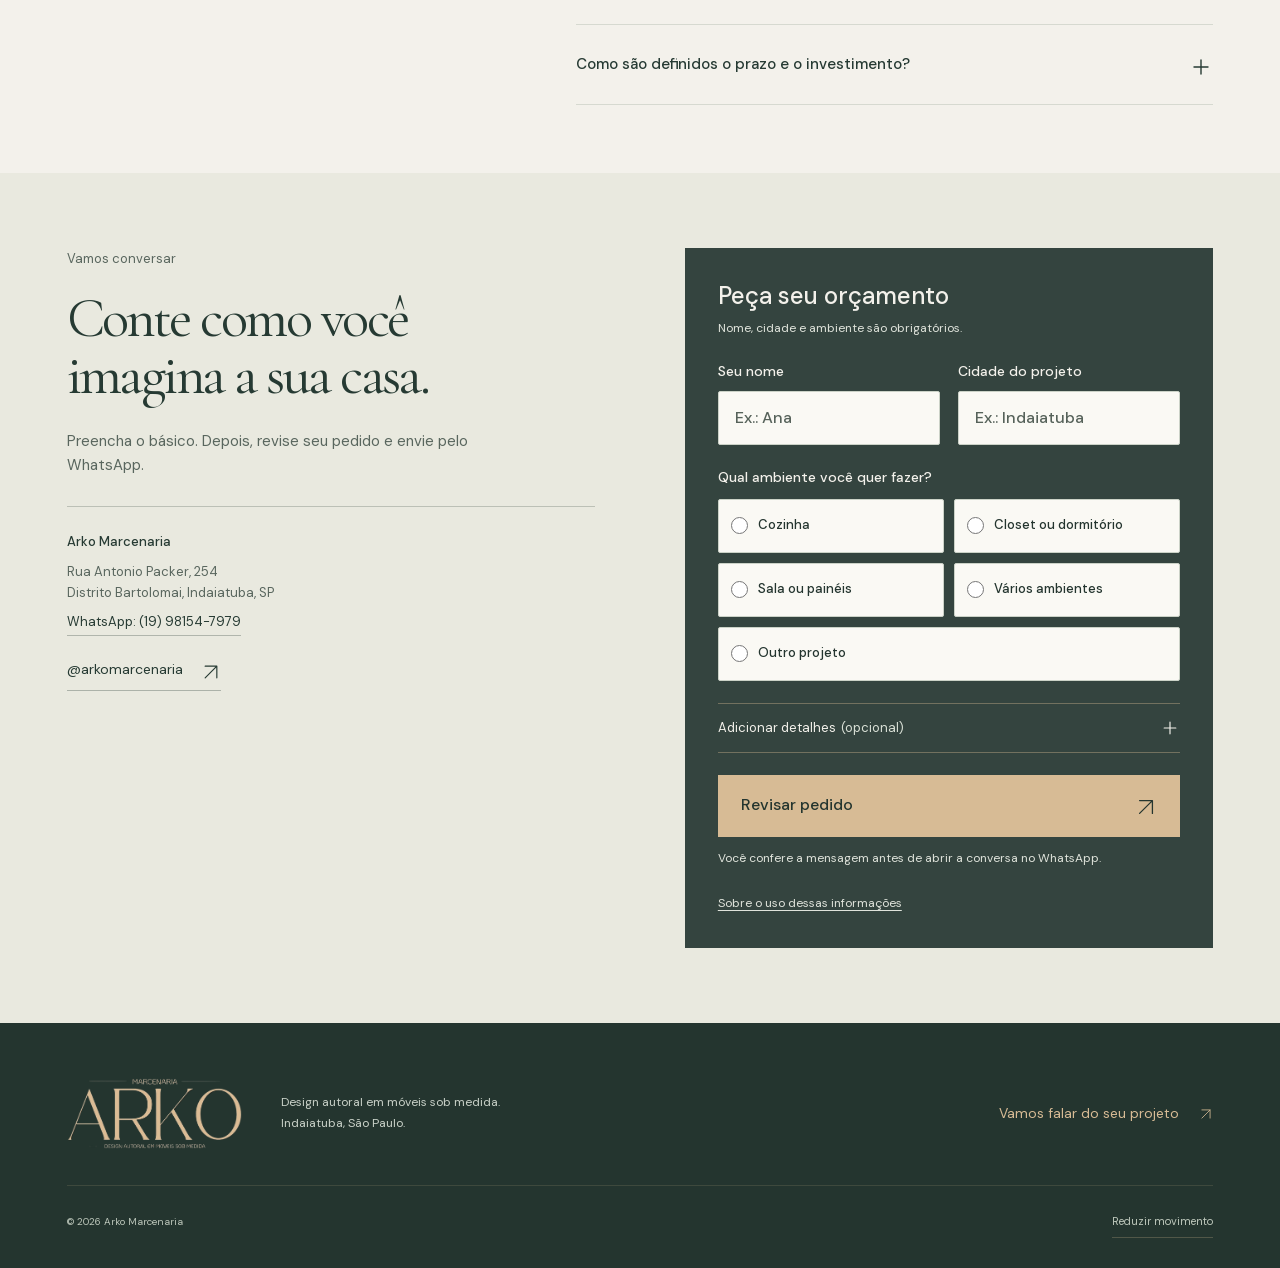
==== commit 8c295b3d: "Use WhatsApp in green preview while preserving both designs" ====
--- a/index.html
+++ b/index.html
@@ -16,7 +16,7 @@
   <link rel="preload" href="assets/fonts/dm-sans.woff2" as="font" type="font/woff2" crossorigin>
   <link rel="icon" href="assets/logo-arko.png" type="image/png">
   <link rel="stylesheet" href="styles.css?v=6">
-  <script src="site.js?v=6" defer></script>
+  <script src="site.js?v=7" defer></script>
 </head>
 <body>
   <a class="skip-link" href="#conteudo">Ir para o conteúdo</a>
@@ -72,7 +72,7 @@
     <section class="about section-wrap" id="sobre"><div class="about-copy"><p class="small-label">A Arko Marcenaria</p><h2>Um trabalho feito<br>por gente que se importa.</h2><p>A Arko nasceu da parceria de dois amigos que conheceram de perto os desafios de contratar uma marcenaria. Dessa experiência veio a vontade de fazer diferente.</p><p>Qualidade, atendimento personalizado e transparência são os pilares que orientam o nosso trabalho, da conversa inicial ao pós-venda.</p><a class="underlined-link" href="#contato">Conheça a gente pelo seu projeto <span aria-hidden="true"><svg class="ui-icon" viewBox="0 0 24 24" fill="none" stroke="currentColor" stroke-width="1.4" stroke-linecap="round" stroke-linejoin="round" aria-hidden="true" focusable="false"><path d="M5 19 19 5M5 5h14v14"/></svg></span></a></div><figure class="about-image"><img src="assets/fundadores-480.webp" width="480" height="853" loading="lazy" alt="Os dois sócios da Arko juntos em um ambiente com painéis instalados."><figcaption>Quem está por trás da sua marcenaria.</figcaption></figure></section>
     <section class="questions section-wrap" id="duvidas"><h2>Antes de começar.</h2><div class="faq"><details><summary>O que posso levar para a primeira conversa?<span aria-hidden="true"><svg class="ui-icon" viewBox="0 0 24 24" fill="none" stroke="currentColor" stroke-width="1.4" stroke-linecap="round" stroke-linejoin="round" aria-hidden="true" focusable="false"><path d="M12 5v14M5 12h14"/></svg></span></summary><p>Fotos dos ambientes, medidas que você já tenha, referências e o projeto da arquitetura, se houver. Conte também o que quer mudar e o que é importante na sua rotina.</p></details><details><summary>Quais ambientes aparecem no trabalho da Arko?<span aria-hidden="true"><svg class="ui-icon" viewBox="0 0 24 24" fill="none" stroke="currentColor" stroke-width="1.4" stroke-linecap="round" stroke-linejoin="round" aria-hidden="true" focusable="false"><path d="M12 5v14M5 12h14"/></svg></span></summary><p>Cozinhas, closets, dormitórios, salas, painéis e gabinetes fazem parte do nosso repertório. Na conversa inicial, avaliamos o escopo dos ambientes que você pretende fazer.</p></details><details><summary>Como acompanho a produção?<span aria-hidden="true"><svg class="ui-icon" viewBox="0 0 24 24" fill="none" stroke="currentColor" stroke-width="1.4" stroke-linecap="round" stroke-linejoin="round" aria-hidden="true" focusable="false"><path d="M12 5v14M5 12h14"/></svg></span></summary><p>A proposta da Arko inclui atualizações por e-mail com fotos e informações sobre produção e montagem. A frequência e o acompanhamento são alinhados no atendimento.</p></details><details><summary>Como são definidos o prazo e o investimento?<span aria-hidden="true"><svg class="ui-icon" viewBox="0 0 24 24" fill="none" stroke="currentColor" stroke-width="1.4" stroke-linecap="round" stroke-linejoin="round" aria-hidden="true" focusable="false"><path d="M12 5v14M5 12h14"/></svg></span></summary><p>A proposta considera os ambientes, o detalhamento e as escolhas de materiais e acabamentos. Prazo, escopo e condições de pagamento são definidos na contratação do seu projeto.</p></details></div></section>
     <section class="contact section-wrap" id="contato">
-      <div class="contact-copy"><p class="small-label">Vamos conversar</p><h2>Conte como você<br>imagina a sua casa.</h2><p>Preencha o básico. Depois, revise seu pedido e envie por e-mail.</p></div>
+      <div class="contact-copy"><p class="small-label">Vamos conversar</p><h2>Conte como você<br>imagina a sua casa.</h2><p>Preencha o básico. Depois, revise seu pedido e envie pelo WhatsApp.</p></div>
       <form id="quote-form" class="quote-form" aria-labelledby="quote-form-title">
         <div class="quote-form-heading"><h3 id="quote-form-title">Peça seu orçamento</h3><p>Nome, cidade e ambiente são obrigatórios.</p></div>
         <div class="form-row">
@@ -87,16 +87,16 @@
           <label class="environment-choice"><input type="radio" name="ambiente" value="Outro projeto"><span>Outro projeto</span></label>
         </div></fieldset>
         <details class="project-optional"><summary>Adicionar detalhes <span class="optional-label">(opcional)</span><svg class="ui-icon" viewBox="0 0 24 24" fill="none" stroke="currentColor" stroke-width="1.4" stroke-linecap="round" stroke-linejoin="round" aria-hidden="true" focusable="false"><path d="M12 5v14M5 12h14"/></svg></summary><label for="quote-description">Conte um pouco do seu projeto<textarea id="quote-description" name="projeto" rows="3" maxlength="1800" placeholder="O que você quer fazer? Já tem uma planta ou referências?"></textarea></label></details>
-        <div class="quote-form-action"><button class="button button-beige" type="submit">Revisar pedido <span aria-hidden="true"><svg class="ui-icon" viewBox="0 0 24 24" fill="none" stroke="currentColor" stroke-width="1.4" stroke-linecap="round" stroke-linejoin="round" aria-hidden="true" focusable="false"><path d="M5 19 19 5M5 5h14v14"/></svg></span></button><p class="form-note">Você confere a mensagem antes de enviar pelo seu aplicativo de e-mail.</p></div>
+        <div class="quote-form-action"><button class="button button-beige" type="submit">Revisar pedido <span aria-hidden="true"><svg class="ui-icon" viewBox="0 0 24 24" fill="none" stroke="currentColor" stroke-width="1.4" stroke-linecap="round" stroke-linejoin="round" aria-hidden="true" focusable="false"><path d="M5 19 19 5M5 5h14v14"/></svg></span></button><p class="form-note">Você confere a mensagem antes de abrir a conversa no WhatsApp.</p></div>
         <button class="privacy-link" type="button" id="open-privacy">Sobre o uso dessas informações</button>
       </form>
-      <div class="contact-details"><div class="contact-detail"><span>Arko Marcenaria</span><address>Rua Antonio Packer, 254<br>Distrito Bartolomai, Indaiatuba, SP</address><a href="mailto:arkomarcenaria@gmail.com" data-track="email_open" data-position="contato">arkomarcenaria@gmail.com</a></div><a class="underlined-link" href="https://www.instagram.com/arkomarcenaria/" rel="noopener noreferrer" target="_blank">@arkomarcenaria <span aria-hidden="true"><svg class="ui-icon" viewBox="0 0 24 24" fill="none" stroke="currentColor" stroke-width="1.4" stroke-linecap="round" stroke-linejoin="round" aria-hidden="true" focusable="false"><path d="M5 19 19 5M5 5h14v14"/></svg></span></a></div>
+      <div class="contact-details"><div class="contact-detail"><span>Arko Marcenaria</span><address>Rua Antonio Packer, 254<br>Distrito Bartolomai, Indaiatuba, SP</address><a href="https://wa.me/5519981547979" rel="noopener noreferrer" target="_blank" data-track="whatsapp_open" data-position="contato">WhatsApp: (19) 98154-7979</a></div><a class="underlined-link" href="https://www.instagram.com/arkomarcenaria/" rel="noopener noreferrer" target="_blank">@arkomarcenaria <span aria-hidden="true"><svg class="ui-icon" viewBox="0 0 24 24" fill="none" stroke="currentColor" stroke-width="1.4" stroke-linecap="round" stroke-linejoin="round" aria-hidden="true" focusable="false"><path d="M5 19 19 5M5 5h14v14"/></svg></span></a></div>
     </section>
   </main>
   <a class="mobile-contact" inert href="#contato" data-track="quote_interest" data-position="mobile"><span>Vamos falar do seu projeto?</span><strong>Solicitar orçamento <span aria-hidden="true"><svg class="ui-icon" viewBox="0 0 24 24" fill="none" stroke="currentColor" stroke-width="1.4" stroke-linecap="round" stroke-linejoin="round" aria-hidden="true" focusable="false"><path d="M5 19 19 5M5 5h14v14"/></svg></span></strong></a>
   <footer class="footer"><a class="brand" href="#inicio" aria-label="Arko Marcenaria, voltar ao início"><img src="assets/logo-arko.png" alt="Arko Marcenaria" width="421" height="171" loading="lazy"></a><p>Design autoral em móveis sob medida.<br>Indaiatuba, São Paulo.</p><a href="#contato">Vamos falar do seu projeto <span aria-hidden="true"><svg class="ui-icon" viewBox="0 0 24 24" fill="none" stroke="currentColor" stroke-width="1.4" stroke-linecap="round" stroke-linejoin="round" aria-hidden="true" focusable="false"><path d="M5 19 19 5M5 5h14v14"/></svg></span></a><div class="footer-bottom"><span class="copyright">© 2026 Arko Marcenaria</span><button type="button" id="motion-toggle" aria-pressed="false">Reduzir movimento</button></div></footer>
   <dialog id="photo-dialog" class="photo-dialog" aria-label="Galeria de fotos ampliadas"><button type="button" class="dialog-close" aria-label="Fechar foto"><svg class="ui-icon" viewBox="0 0 24 24" fill="none" stroke="currentColor" stroke-width="1.4" stroke-linecap="round" stroke-linejoin="round" aria-hidden="true" focusable="false"><path d="M6 6l12 12M18 6 6 18"/></svg></button><div class="lightbox"><button class="photo-prev" aria-label="Foto anterior" type="button"><svg class="ui-icon" viewBox="0 0 24 24" fill="none" stroke="currentColor" stroke-width="1.4" stroke-linecap="round" stroke-linejoin="round" aria-hidden="true" focusable="false"><path d="m15 5-7 7 7 7"/></svg></button><figure><img id="expanded-photo" src="assets/cozinha-1440.webp" alt=""><figcaption id="expanded-caption"></figcaption></figure><button class="photo-next" aria-label="Próxima foto" type="button"><svg class="ui-icon" viewBox="0 0 24 24" fill="none" stroke="currentColor" stroke-width="1.4" stroke-linecap="round" stroke-linejoin="round" aria-hidden="true" focusable="false"><path d="m9 5 7 7-7 7"/></svg></button></div></dialog>
-  <dialog id="quote-dialog" class="quote-dialog" aria-labelledby="quote-dialog-title"><button type="button" class="dialog-close" aria-label="Fechar pedido"><svg class="ui-icon" viewBox="0 0 24 24" fill="none" stroke="currentColor" stroke-width="1.4" stroke-linecap="round" stroke-linejoin="round" aria-hidden="true" focusable="false"><path d="M6 6l12 12M18 6 6 18"/></svg></button><h2 id="quote-dialog-title">Seu pedido,<br>do seu jeito.</h2><p>Confira a mensagem. O próximo passo abre seu aplicativo de e-mail, onde você pode anexar a planta e enviar.</p><label for="prepared-message">Mensagem para a Arko</label><textarea id="prepared-message" rows="9"></textarea><a class="button button-green" id="open-email" href="mailto:arkomarcenaria@gmail.com" data-track="email_open" data-position="pedido">Abrir e-mail com meu pedido <span aria-hidden="true"><svg class="ui-icon" viewBox="0 0 24 24" fill="none" stroke="currentColor" stroke-width="1.4" stroke-linecap="round" stroke-linejoin="round" aria-hidden="true" focusable="false"><path d="M5 19 19 5M5 5h14v14"/></svg></span></a><p class="form-note">Destinatário: arkomarcenaria@gmail.com</p></dialog>
-  <dialog id="privacy-dialog" class="privacy-dialog" aria-labelledby="privacy-title"><button type="button" class="dialog-close" aria-label="Fechar informações"><svg class="ui-icon" viewBox="0 0 24 24" fill="none" stroke="currentColor" stroke-width="1.4" stroke-linecap="round" stroke-linejoin="round" aria-hidden="true" focusable="false"><path d="M6 6l12 12M18 6 6 18"/></svg></button><h2 id="privacy-title">Sobre este contato.</h2><p>Os campos desta página servem para preparar uma mensagem de orçamento. A mensagem só é enviada quando você escolhe enviar no seu aplicativo de e-mail.</p><p>As informações do formulário não são salvas nesta página nem enviadas automaticamente. Para conversar sobre seus dados, use arkomarcenaria@gmail.com.</p><button type="button" class="button button-green" data-close>Entendi</button></dialog>
+  <dialog id="quote-dialog" class="quote-dialog" aria-labelledby="quote-dialog-title"><button type="button" class="dialog-close" aria-label="Fechar pedido"><svg class="ui-icon" viewBox="0 0 24 24" fill="none" stroke="currentColor" stroke-width="1.4" stroke-linecap="round" stroke-linejoin="round" aria-hidden="true" focusable="false"><path d="M6 6l12 12M18 6 6 18"/></svg></button><h2 id="quote-dialog-title">Seu pedido,<br>do seu jeito.</h2><p>Confira a mensagem. O próximo passo abre o WhatsApp, onde você pode enviar seu pedido e anexar a planta.</p><label for="prepared-message">Mensagem para a Arko</label><textarea id="prepared-message" rows="9"></textarea><a class="button button-green" id="open-whatsapp" href="https://wa.me/5519981547979" rel="noopener noreferrer" target="_blank" data-track="whatsapp_open" data-position="pedido">Abrir WhatsApp com meu pedido <span aria-hidden="true"><svg class="ui-icon" viewBox="0 0 24 24" fill="none" stroke="currentColor" stroke-width="1.4" stroke-linecap="round" stroke-linejoin="round" aria-hidden="true" focusable="false"><path d="M5 19 19 5M5 5h14v14"/></svg></span></a><p class="form-note">Arko Marcenaria: (19) 98154-7979</p></dialog>
+  <dialog id="privacy-dialog" class="privacy-dialog" aria-labelledby="privacy-title"><button type="button" class="dialog-close" aria-label="Fechar informações"><svg class="ui-icon" viewBox="0 0 24 24" fill="none" stroke="currentColor" stroke-width="1.4" stroke-linecap="round" stroke-linejoin="round" aria-hidden="true" focusable="false"><path d="M6 6l12 12M18 6 6 18"/></svg></button><h2 id="privacy-title">Sobre este contato.</h2><p>Os campos desta página servem para preparar uma mensagem de orçamento. A mensagem só é enviada quando você escolhe enviar no WhatsApp.</p><p>As informações do formulário não são salvas nesta página nem enviadas automaticamente. Para conversar sobre seus dados, use o WhatsApp (19) 98154-7979.</p><button type="button" class="button button-green" data-close>Entendi</button></dialog>
 </body>
 </html>
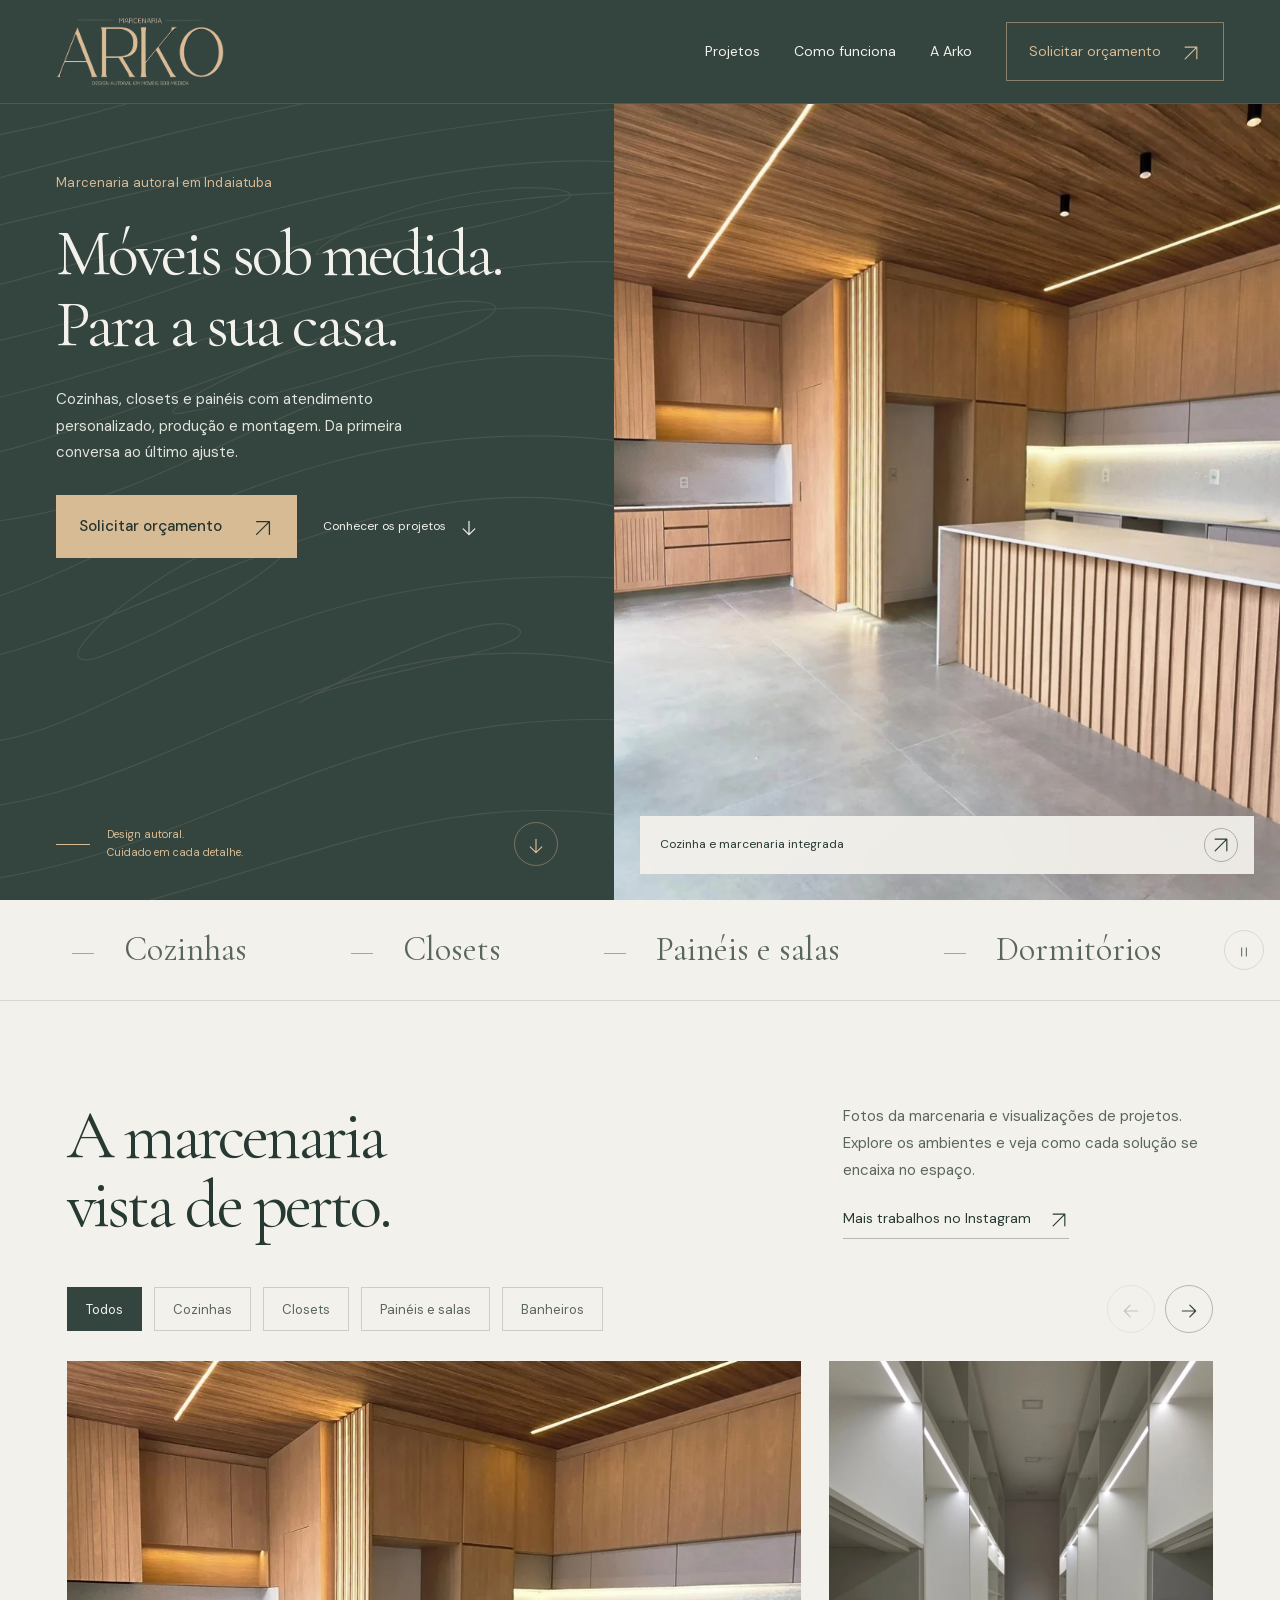
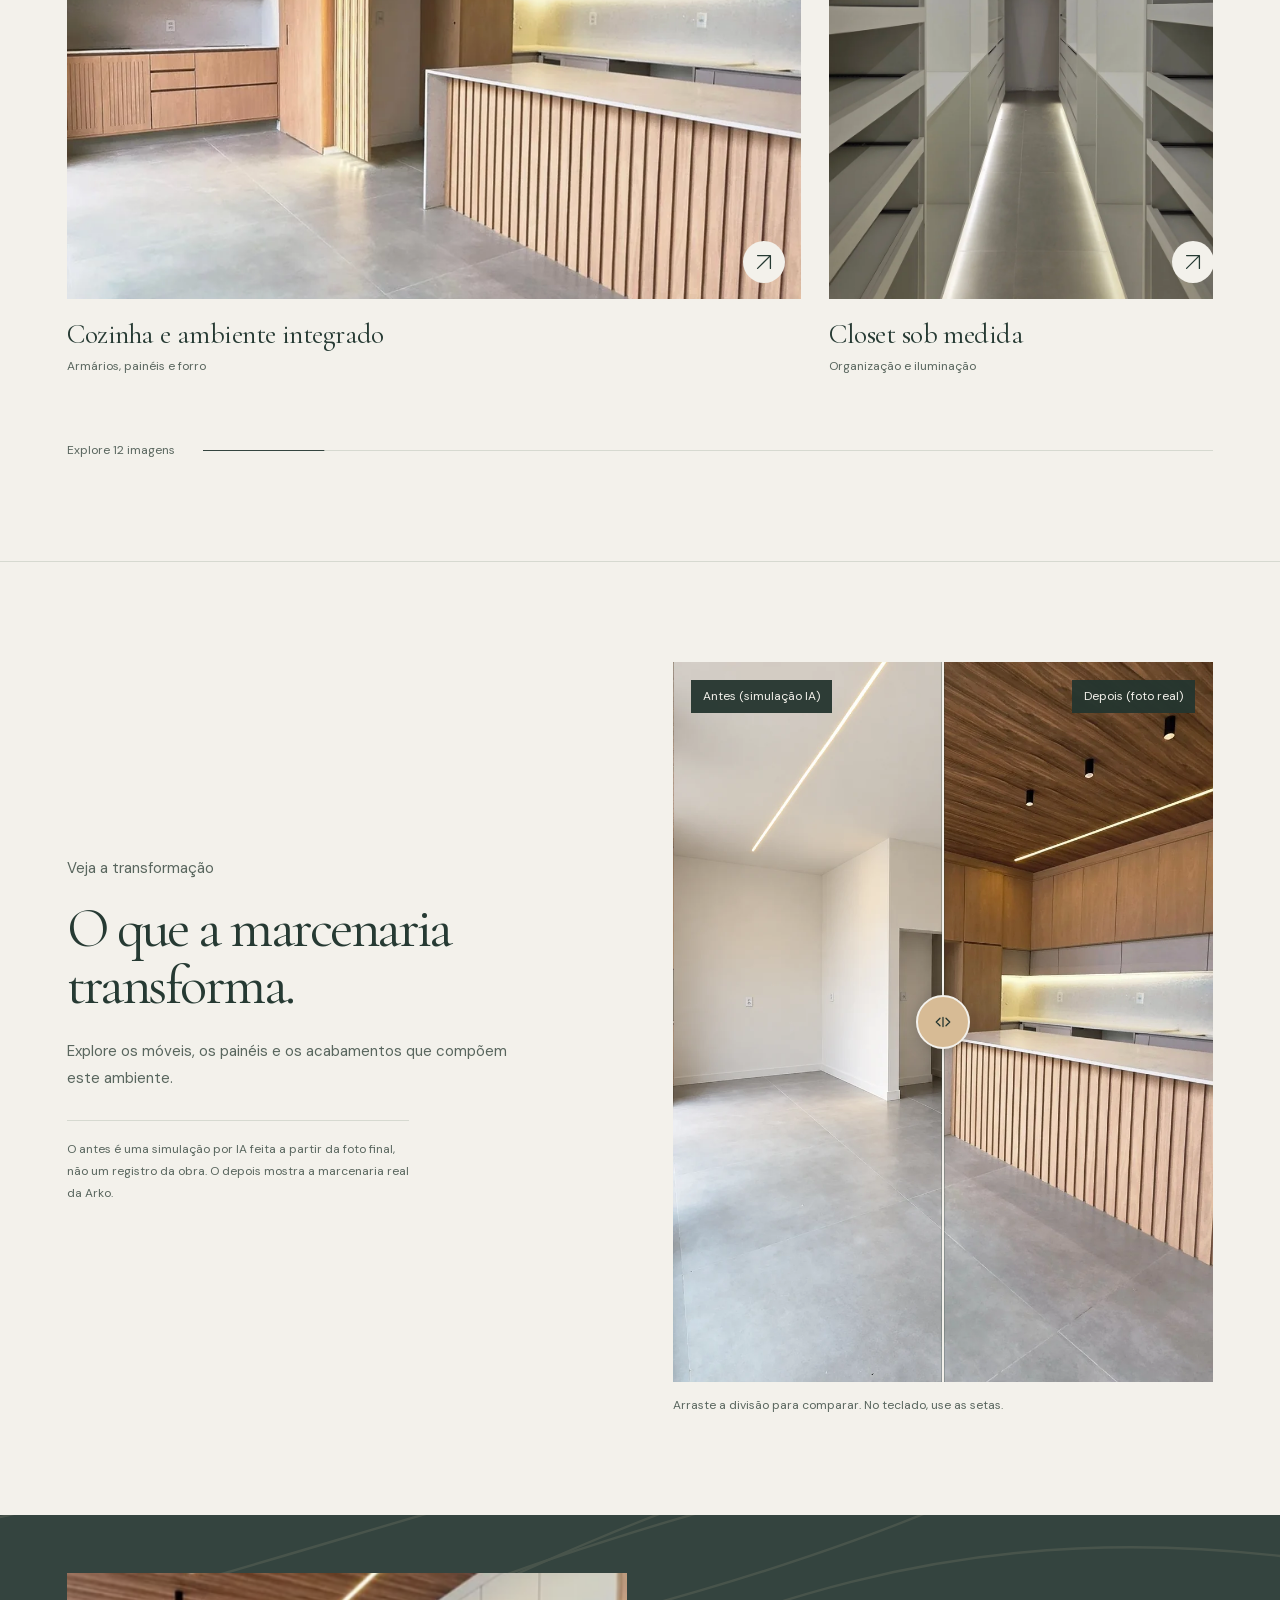
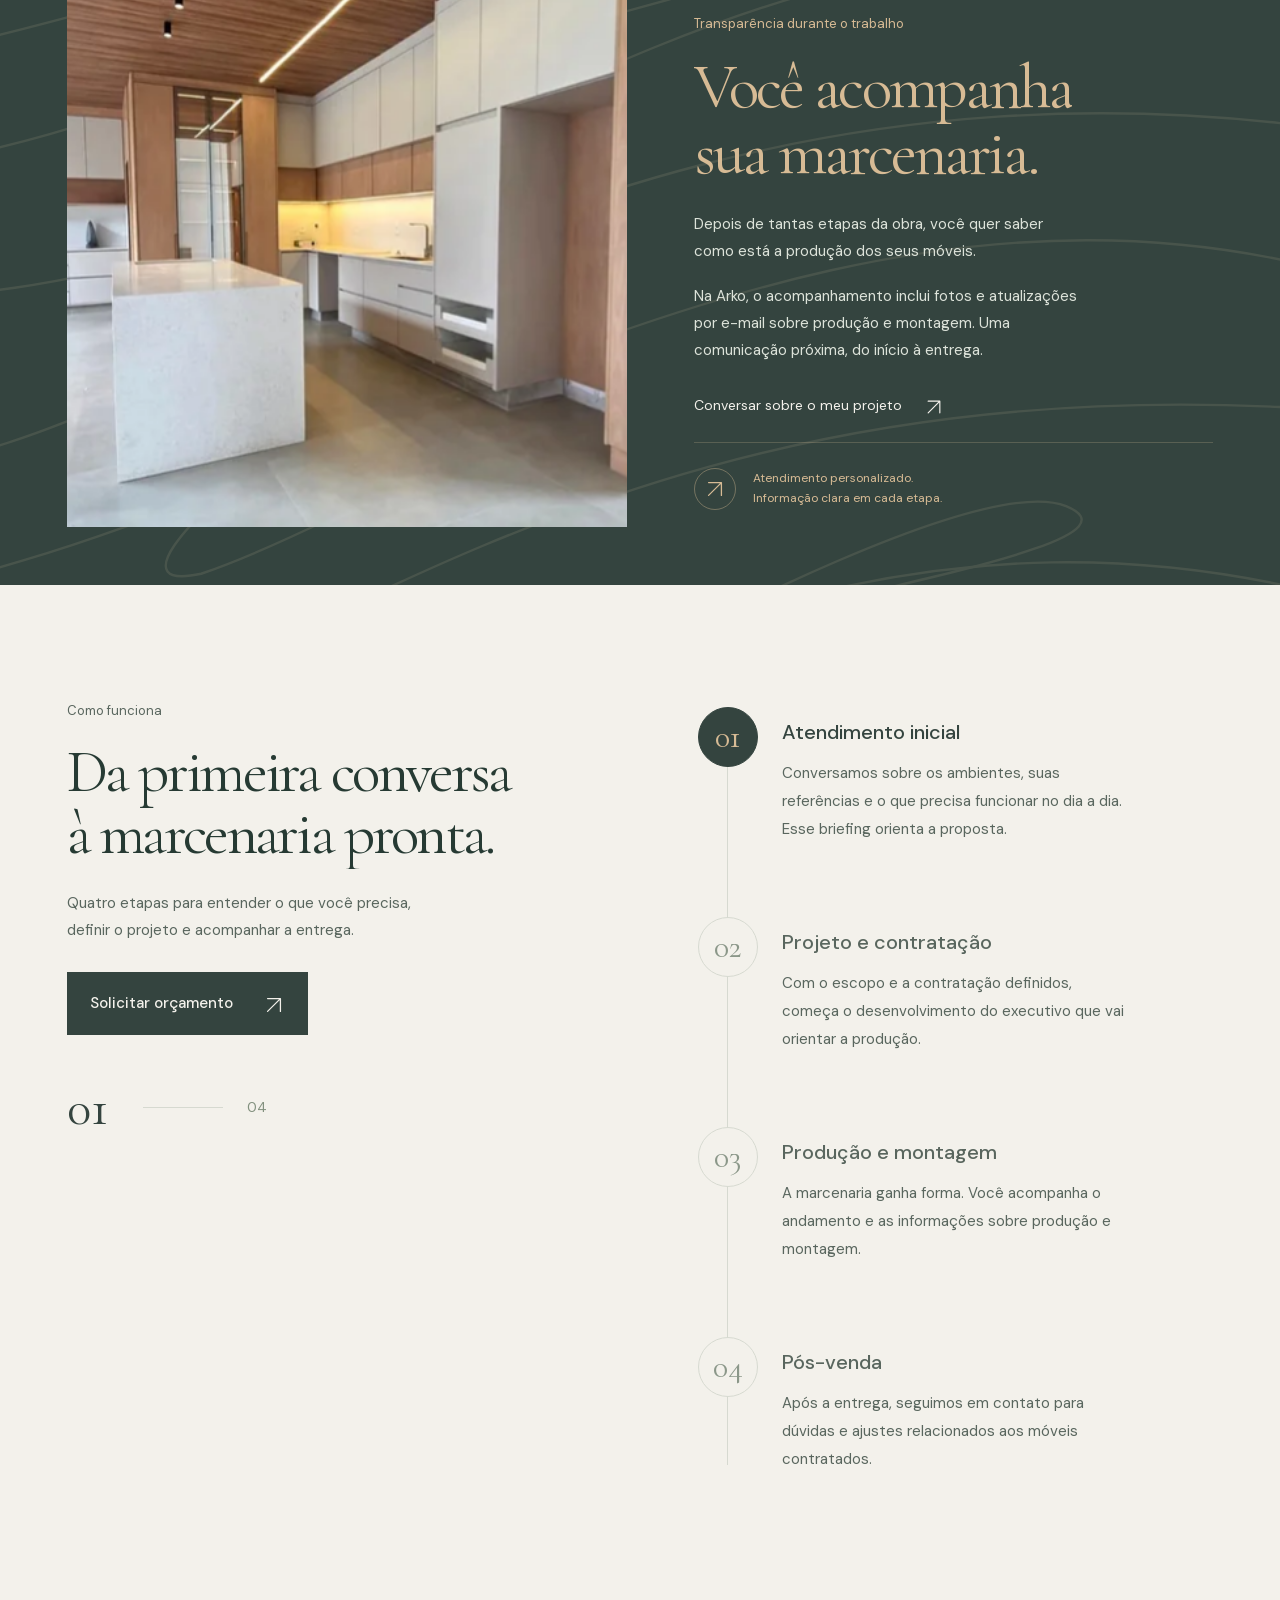
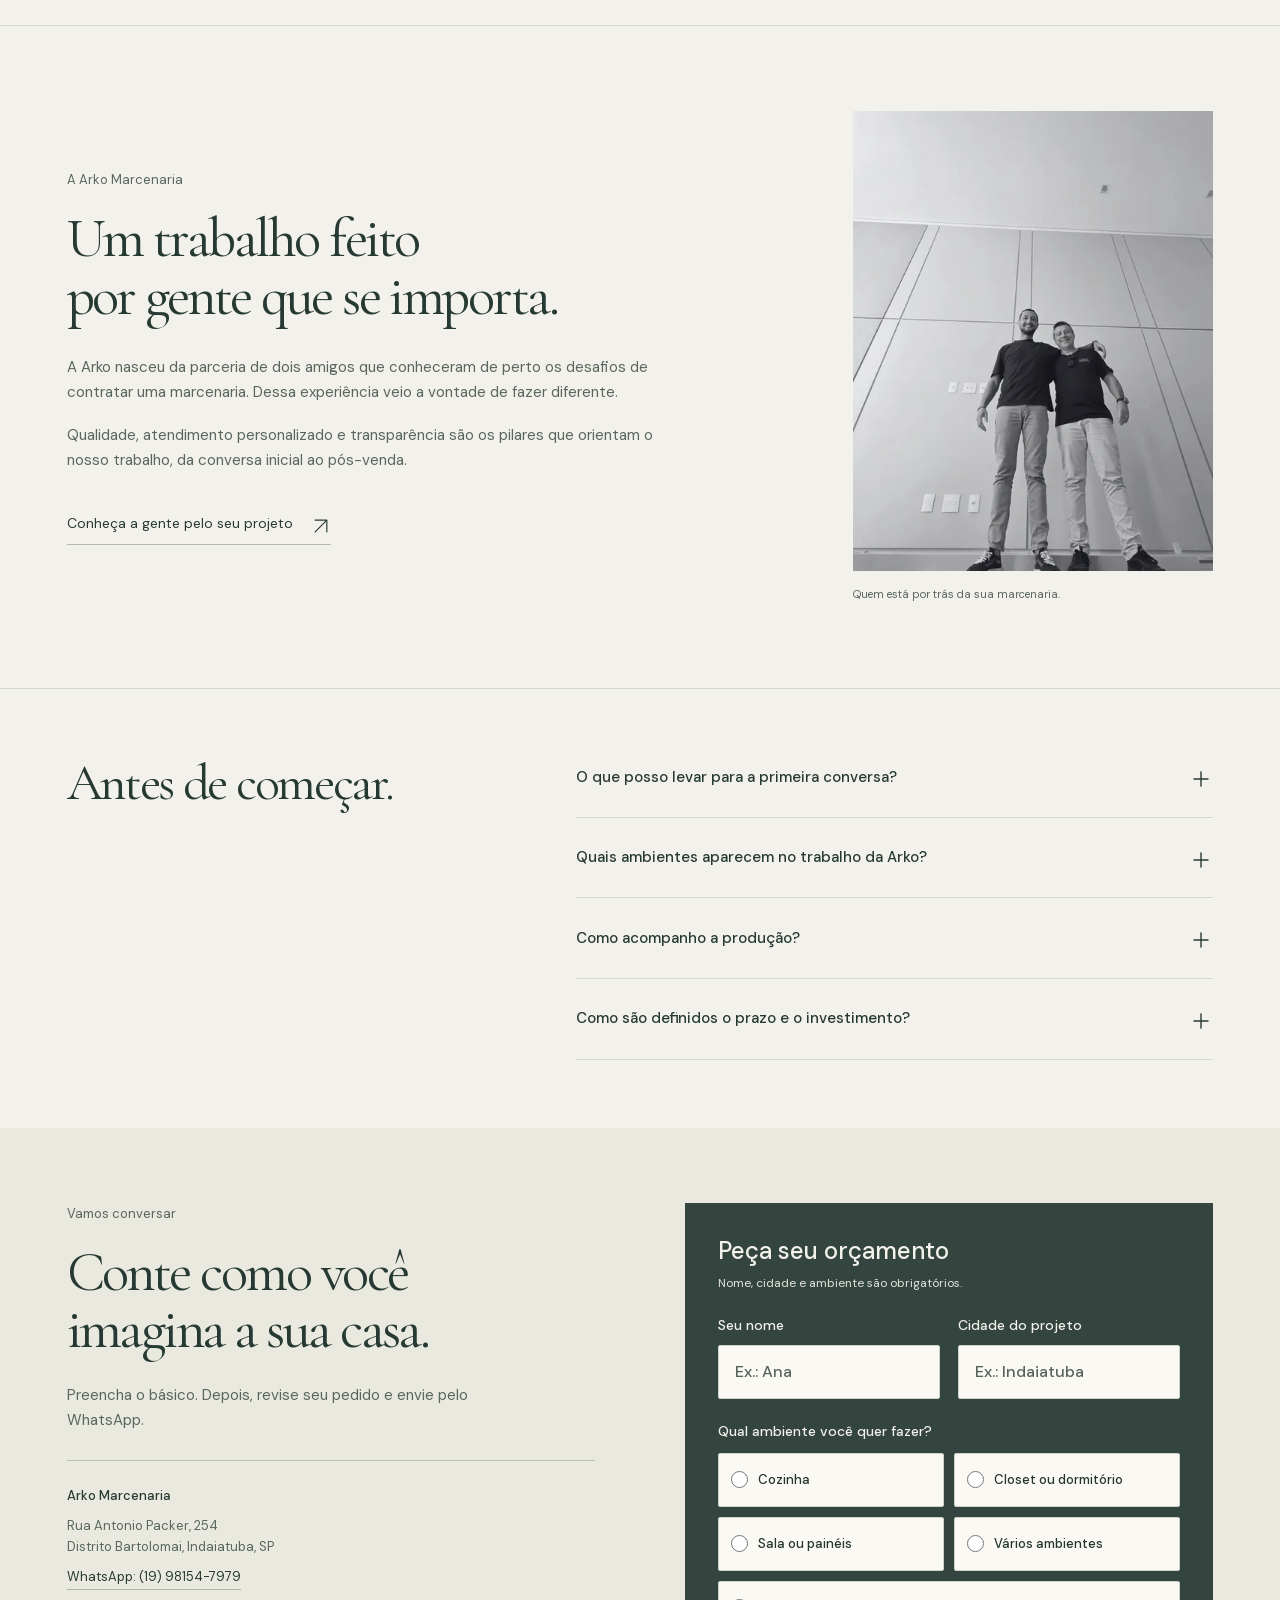
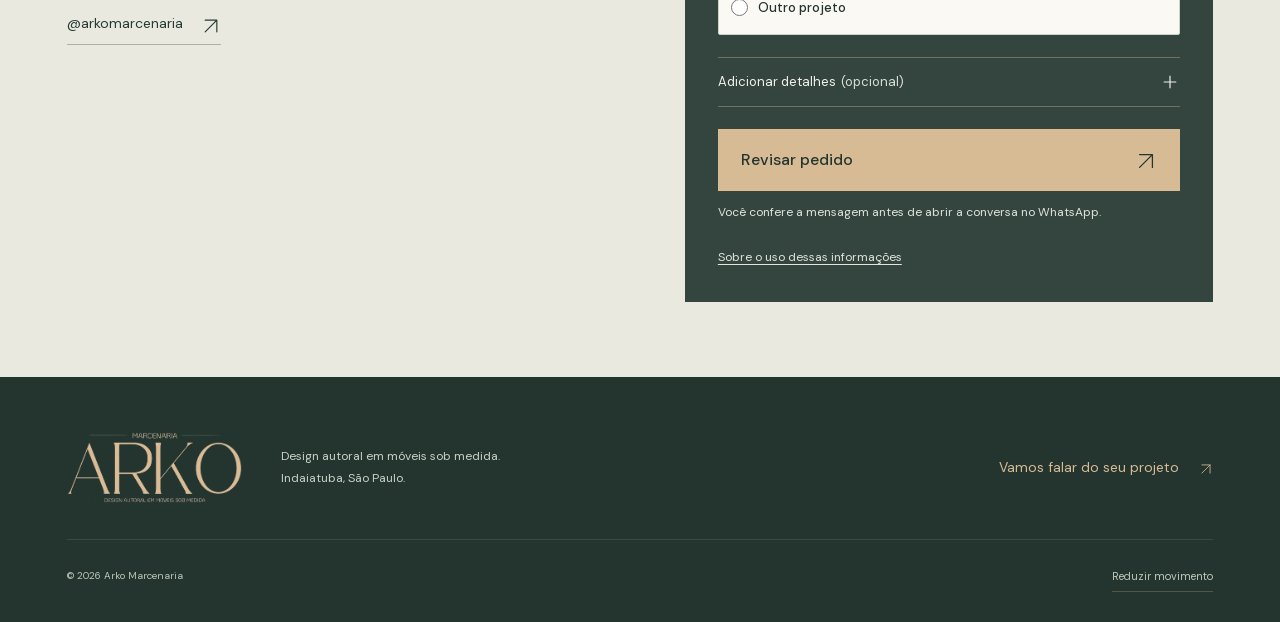
==== commit 2ec09d81: "Add accessible before and after comparison to both previews" ====
--- a/index.html
+++ b/index.html
@@ -16,6 +16,8 @@
   <link rel="preload" href="assets/fonts/dm-sans.woff2" as="font" type="font/woff2" crossorigin>
   <link rel="icon" href="assets/logo-arko.png" type="image/png">
   <link rel="stylesheet" href="styles.css?v=6">
+  <link rel="stylesheet" href="comparison.css?v=2">
+  <script src="comparison.js?v=1" defer></script>
   <script src="site.js?v=7" defer></script>
 </head>
 <body>
@@ -62,6 +64,33 @@
       </div>
       <div class="gallery-navigation"><p class="gallery-status" aria-live="polite">Explore <span class="gallery-total">12</span> imagens</p><div class="gallery-progress" aria-hidden="true"><span></span></div></div>
     </section>
+    <section class="comparison-section section-wrap" id="antes-depois" aria-labelledby="comparison-title">
+      <div class="comparison-layout">
+        <div class="comparison-copy">
+          <p class="small-label">Veja a transformação</p>
+          <h2 id="comparison-title">O que a marcenaria transforma.</h2>
+          <p>Explore os móveis, os painéis e os acabamentos que compõem este ambiente.</p>
+          <p class="comparison-disclosure" id="comparison-disclosure">O antes é uma simulação por IA feita a partir da foto final, não um registro da obra. O depois mostra a marcenaria real da Arko.</p>
+        </div>
+        <div class="comparison-view">
+          <div class="comparison-stage" data-comparison data-before-label="antes simulado por IA" data-after-label="depois em foto real">
+            <figure class="comparison-layer comparison-before">
+              <img src="assets/cozinha-antes-ia-960.webp" srcset="assets/cozinha-antes-ia-480.webp 480w, assets/cozinha-antes-ia-960.webp 960w" sizes="(max-width:760px) calc(100vw - 48px), 48vw" width="960" height="1280" loading="lazy" alt="Simulação por IA do mesmo enquadramento da cozinha, sem os móveis, painéis e forro de madeira.">
+              <figcaption><span class="comparison-label">Antes (simulação por IA).</span> Ilustração do espaço sem a marcenaria.</figcaption>
+            </figure>
+            <figure class="comparison-layer comparison-after">
+              <img src="assets/cozinha-960.webp" srcset="assets/cozinha-480.webp 480w, assets/cozinha-960.webp 960w, assets/cozinha-1440.webp 1440w" sizes="(max-width:760px) calc(100vw - 48px), 48vw" width="960" height="1280" loading="lazy" alt="Foto real da cozinha Arko com armários, painéis, ilha ripada e forro de madeira.">
+              <figcaption><span class="comparison-label">Depois (foto real).</span> Marcenaria da Arko.</figcaption>
+            </figure>
+            <span class="comparison-corner-label before" aria-hidden="true">Antes (simulação IA)</span>
+            <span class="comparison-corner-label after" aria-hidden="true">Depois (foto real)</span>
+            <div class="comparison-divider" aria-hidden="true"><span class="comparison-grip"><svg class="ui-icon" viewBox="0 0 24 24" fill="none" stroke="currentColor" stroke-width="1.7" stroke-linecap="round" stroke-linejoin="round"><path d="m8 7-5 5 5 5m8-10 5 5-5 5M12 6v12"/></svg></span></div>
+            <input type="range" min="0" max="100" step="1" value="50" aria-label="Comparar antes simulado e depois real" aria-describedby="comparison-disclosure comparison-instruction" hidden>
+          </div>
+          <p class="comparison-instruction" id="comparison-instruction">Compare as duas versões do ambiente.</p>
+        </div>
+      </div>
+    </section>
     <section class="follow-up wood-pattern" id="acompanhamento">
       <div class="follow-up-photo"><img src="assets/cozinha-integrada-480.webp" width="480" height="853" loading="lazy" alt="Vista ampla de uma cozinha com forro de madeira, iluminação embutida e marcenaria integrada."></div>
       <div class="follow-up-copy"><p class="small-label">Transparência durante o trabalho</p><h2>Você acompanha<br>sua marcenaria.</h2><p>Depois de tantas etapas da obra, você quer saber como está a produção dos seus móveis.</p><p>Na Arko, o acompanhamento inclui fotos e atualizações por e-mail sobre produção e montagem. Uma comunicação próxima, do início à entrega.</p><a class="text-link" href="#contato" data-track="quote_interest" data-position="acompanhamento">Conversar sobre o meu projeto <span aria-hidden="true"><svg class="ui-icon" viewBox="0 0 24 24" fill="none" stroke="currentColor" stroke-width="1.4" stroke-linecap="round" stroke-linejoin="round" aria-hidden="true" focusable="false"><path d="M5 19 19 5M5 5h14v14"/></svg></span></a><div class="follow-up-note"><span class="note-mark" aria-hidden="true"><svg class="ui-icon" viewBox="0 0 24 24" fill="none" stroke="currentColor" stroke-width="1.4" stroke-linecap="round" stroke-linejoin="round" aria-hidden="true" focusable="false"><path d="M5 19 19 5M5 5h14v14"/></svg></span><p>Atendimento personalizado.<br>Informação clara em cada etapa.</p></div></div>
--- a/comparison.css
+++ b/comparison.css
@@ -0,0 +1,44 @@
+
+/* Scoped comparison: progressive enhancement and native horizontal input. */
+.comparison-section{background:var(--paper);color:var(--ink);border-top:1px solid var(--line)}
+.comparison-layout{display:grid;grid-template-columns:.72fr 1fr;gap:clamp(32px,6vw,90px);align-items:center}
+.comparison-copy h2{font-size:clamp(44px,4.4vw,66px);margin-bottom:24px}
+.comparison-copy>p{color:var(--muted);font-size:15px;line-height:1.8;margin-bottom:18px}
+.comparison-copy .comparison-disclosure{font-size:12px;border-top:1px solid var(--line);padding-top:18px;margin-top:28px;max-width:38ch}
+.comparison-view{min-width:0;width:100%;max-width:540px;justify-self:end}
+.comparison-stage{--compare-position:50%;position:relative;display:grid;grid-template-columns:1fr 1fr;gap:16px}
+.comparison-layer{margin:0;min-width:0;position:relative}
+.comparison-layer img{display:block;width:100%;aspect-ratio:3/4;object-fit:cover}
+.comparison-layer figcaption{font-size:12px;line-height:1.5;margin-top:10px}
+.comparison-label{font-weight:500}
+.comparison-stage.is-enhanced{display:block;aspect-ratio:3/4;overflow:hidden;background:#d8d4ca;isolation:isolate}
+.is-enhanced .comparison-layer{position:absolute;inset:0}
+.is-enhanced .comparison-layer img{width:100%;height:100%;object-fit:cover}
+.is-enhanced .comparison-after{z-index:0}
+.is-enhanced .comparison-before{z-index:1;clip-path:inset(0 calc(100% - var(--compare-position)) 0 0)}
+.is-enhanced .comparison-layer figcaption{display:none}
+.comparison-corner-label{display:none}
+.is-enhanced .comparison-corner-label{display:block;position:absolute;top:18px;z-index:4;padding:8px 12px;background:#24352ff2;color:#f3f1eb;font-size:12px;line-height:1.4;pointer-events:none}
+.comparison-corner-label.before{left:18px}
+.comparison-corner-label.after{right:18px}
+.is-only-after .comparison-corner-label.before,.is-only-before .comparison-corner-label.after{visibility:hidden}
+.comparison-divider{display:none}
+.is-enhanced .comparison-divider{display:block;position:absolute;top:0;bottom:0;left:var(--compare-position);width:2px;background:#f3f1eb;transform:translateX(-50%);z-index:3;pointer-events:none;box-shadow:0 0 0 1px #263a3340}
+.comparison-grip{position:absolute;left:50%;top:50%;transform:translate(-50%,-50%);width:54px;height:54px;border-radius:50%;background:var(--beige);color:var(--deep);border:2px solid #f3f1eb;display:flex;align-items:center;justify-content:center;gap:4px;box-shadow:0 2px 16px #00000030}
+.comparison-grip .ui-icon{width:18px;height:18px}
+.comparison-stage input[type=range]{position:absolute;inset:0;width:100%;height:100%;opacity:0;z-index:5;cursor:ew-resize;margin:0;padding:0;touch-action:pan-y;appearance:none;background:none;border:0;resize:none}
+.comparison-stage input[type=range]::-webkit-slider-runnable-track{height:100%;background:transparent}
+.comparison-stage input[type=range]::-webkit-slider-thumb{appearance:none;width:1px;height:100%;background:transparent;border:0}
+.comparison-stage input[type=range]::-moz-range-track{height:100%;background:transparent;border:0}
+.comparison-stage input[type=range]::-moz-range-thumb{width:1px;height:100%;background:transparent;border:0;border-radius:0}
+.comparison-stage:has(input:focus-visible){outline:3px solid #ad7741;outline-offset:5px}
+.comparison-stage:has(input:focus-visible) .comparison-grip{box-shadow:0 0 0 5px #ad774180}
+.comparison-instruction{font-size:12px;color:var(--muted);margin-top:14px;line-height:1.6}
+.comparison-dark{background:var(--black);color:var(--light);border-color:var(--dark-line)}
+.comparison-dark h2{color:var(--beige)}
+.comparison-dark .comparison-copy>p,.comparison-dark .comparison-instruction{color:var(--dark-muted)}
+.comparison-dark .comparison-copy .comparison-disclosure{border-color:var(--dark-line)}
+.comparison-dark .comparison-corner-label{background:#080808f2}
+.comparison-dark .comparison-stage:has(input:focus-visible){outline-color:var(--beige)}
+@media(max-width:760px){.comparison-layout{grid-template-columns:1fr;gap:28px}.comparison-copy h2{font-size:46px}.comparison-copy>p{font-size:14px}.comparison-copy .comparison-disclosure{max-width:none;margin-top:20px}.comparison-stage{grid-template-columns:1fr}.comparison-corner-label.before{left:12px}.comparison-corner-label.after{right:12px}.is-enhanced .comparison-corner-label{top:12px;font-size:11px;padding:7px 9px}.comparison-grip{width:48px;height:48px}.comparison-instruction{font-size:11px}}
+@media(max-width:380px){.comparison-copy h2{font-size:42px}}
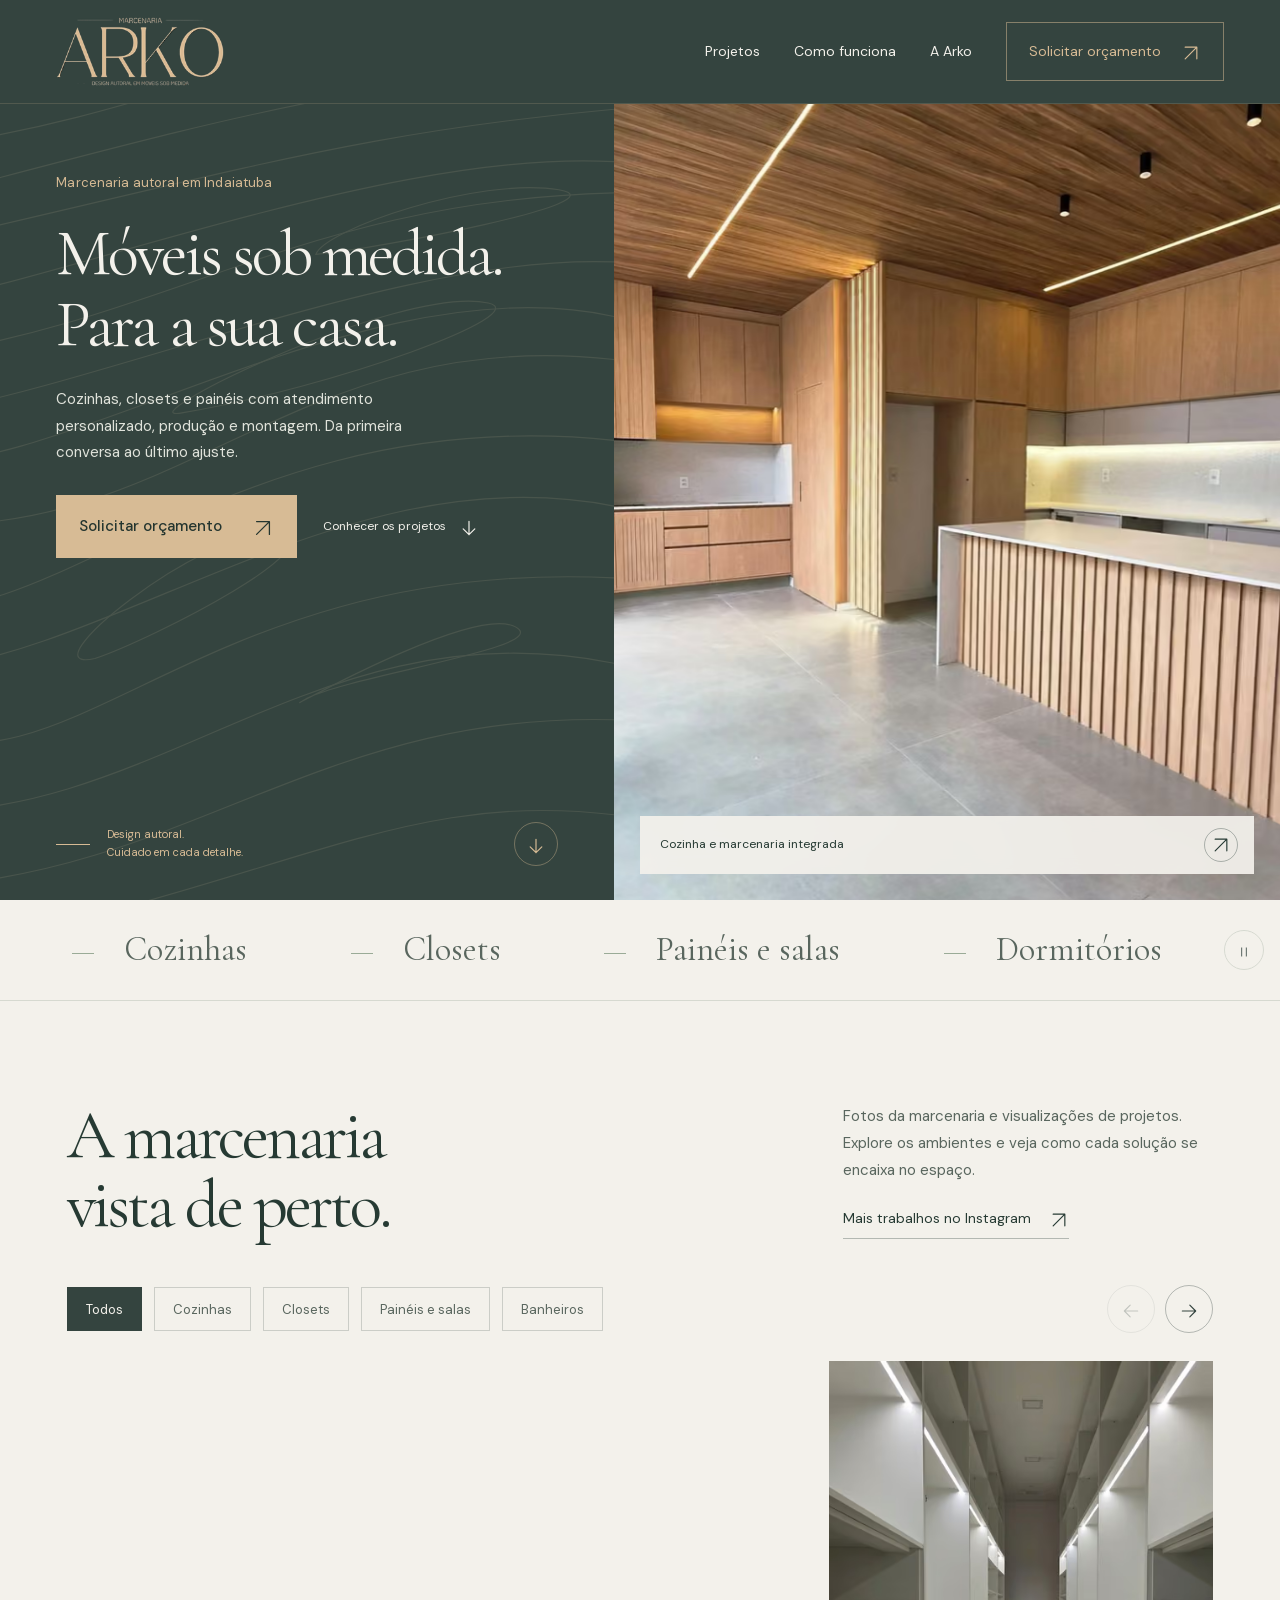
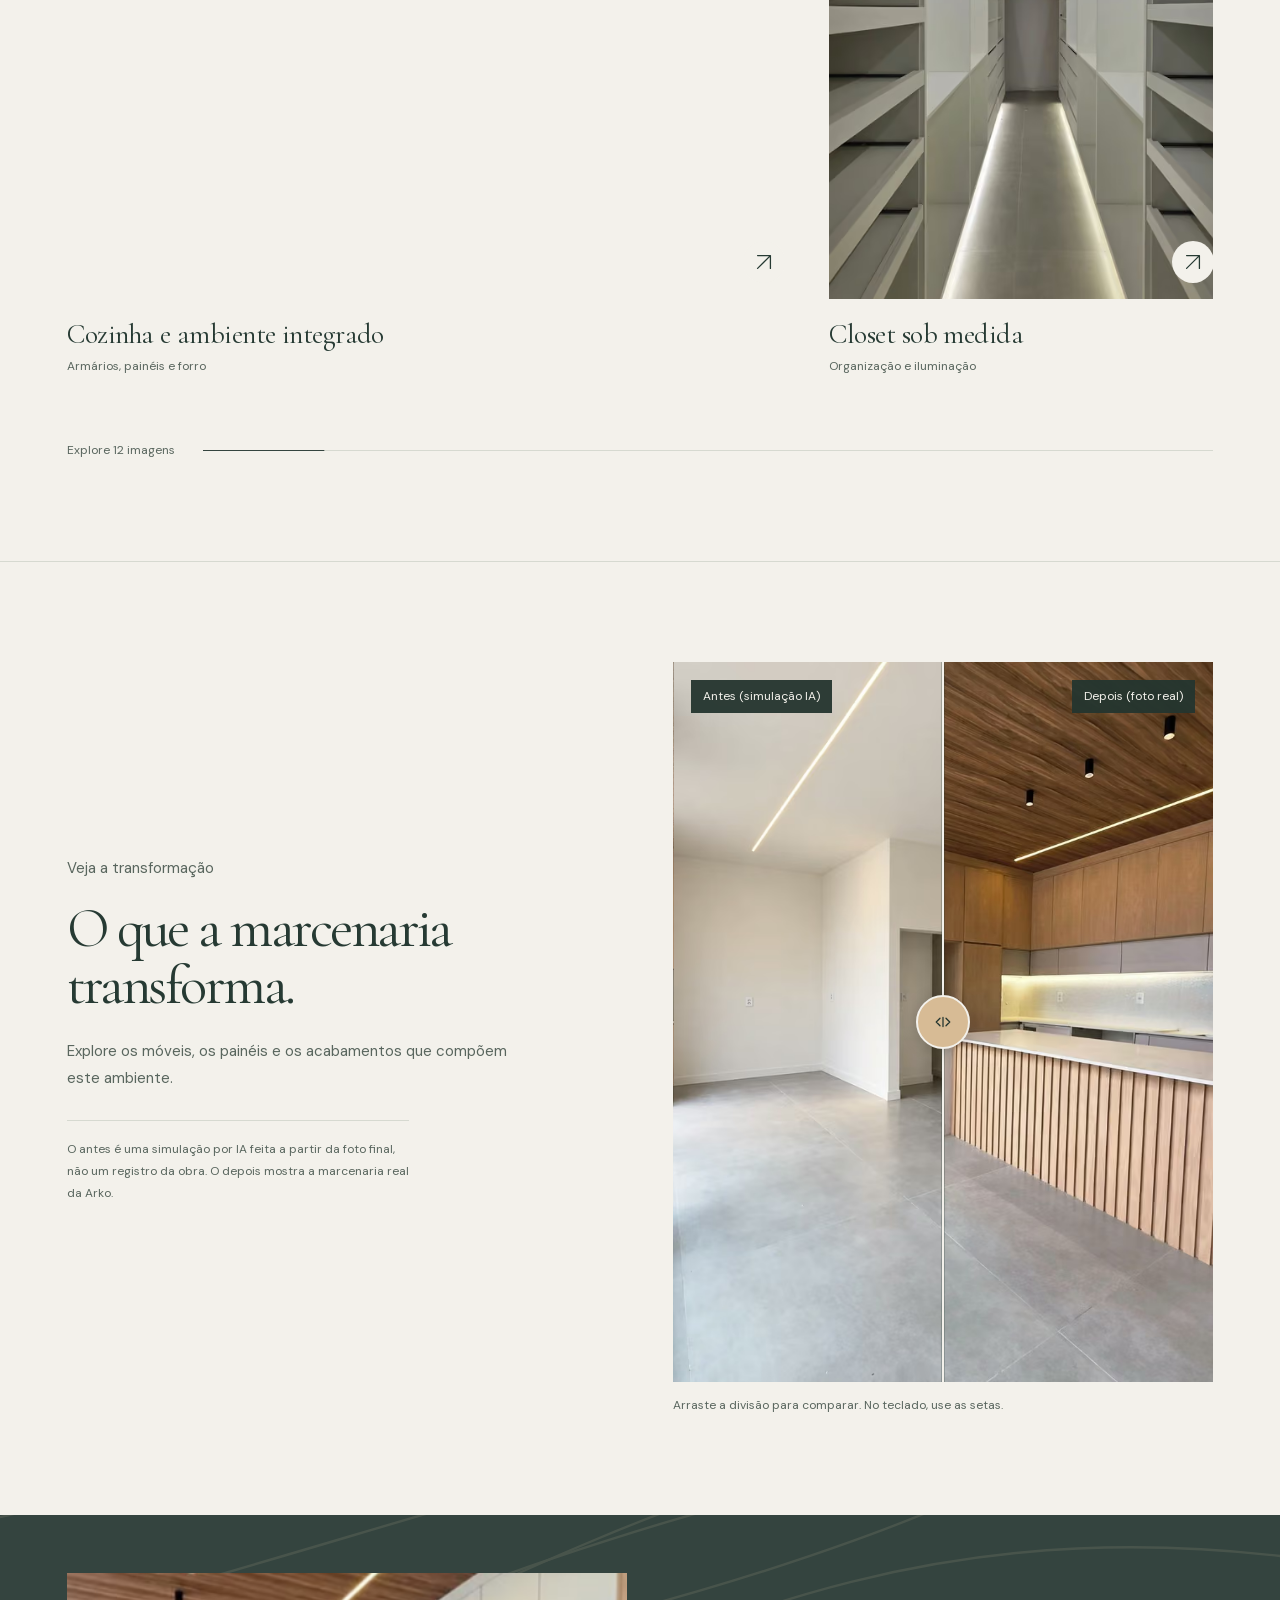
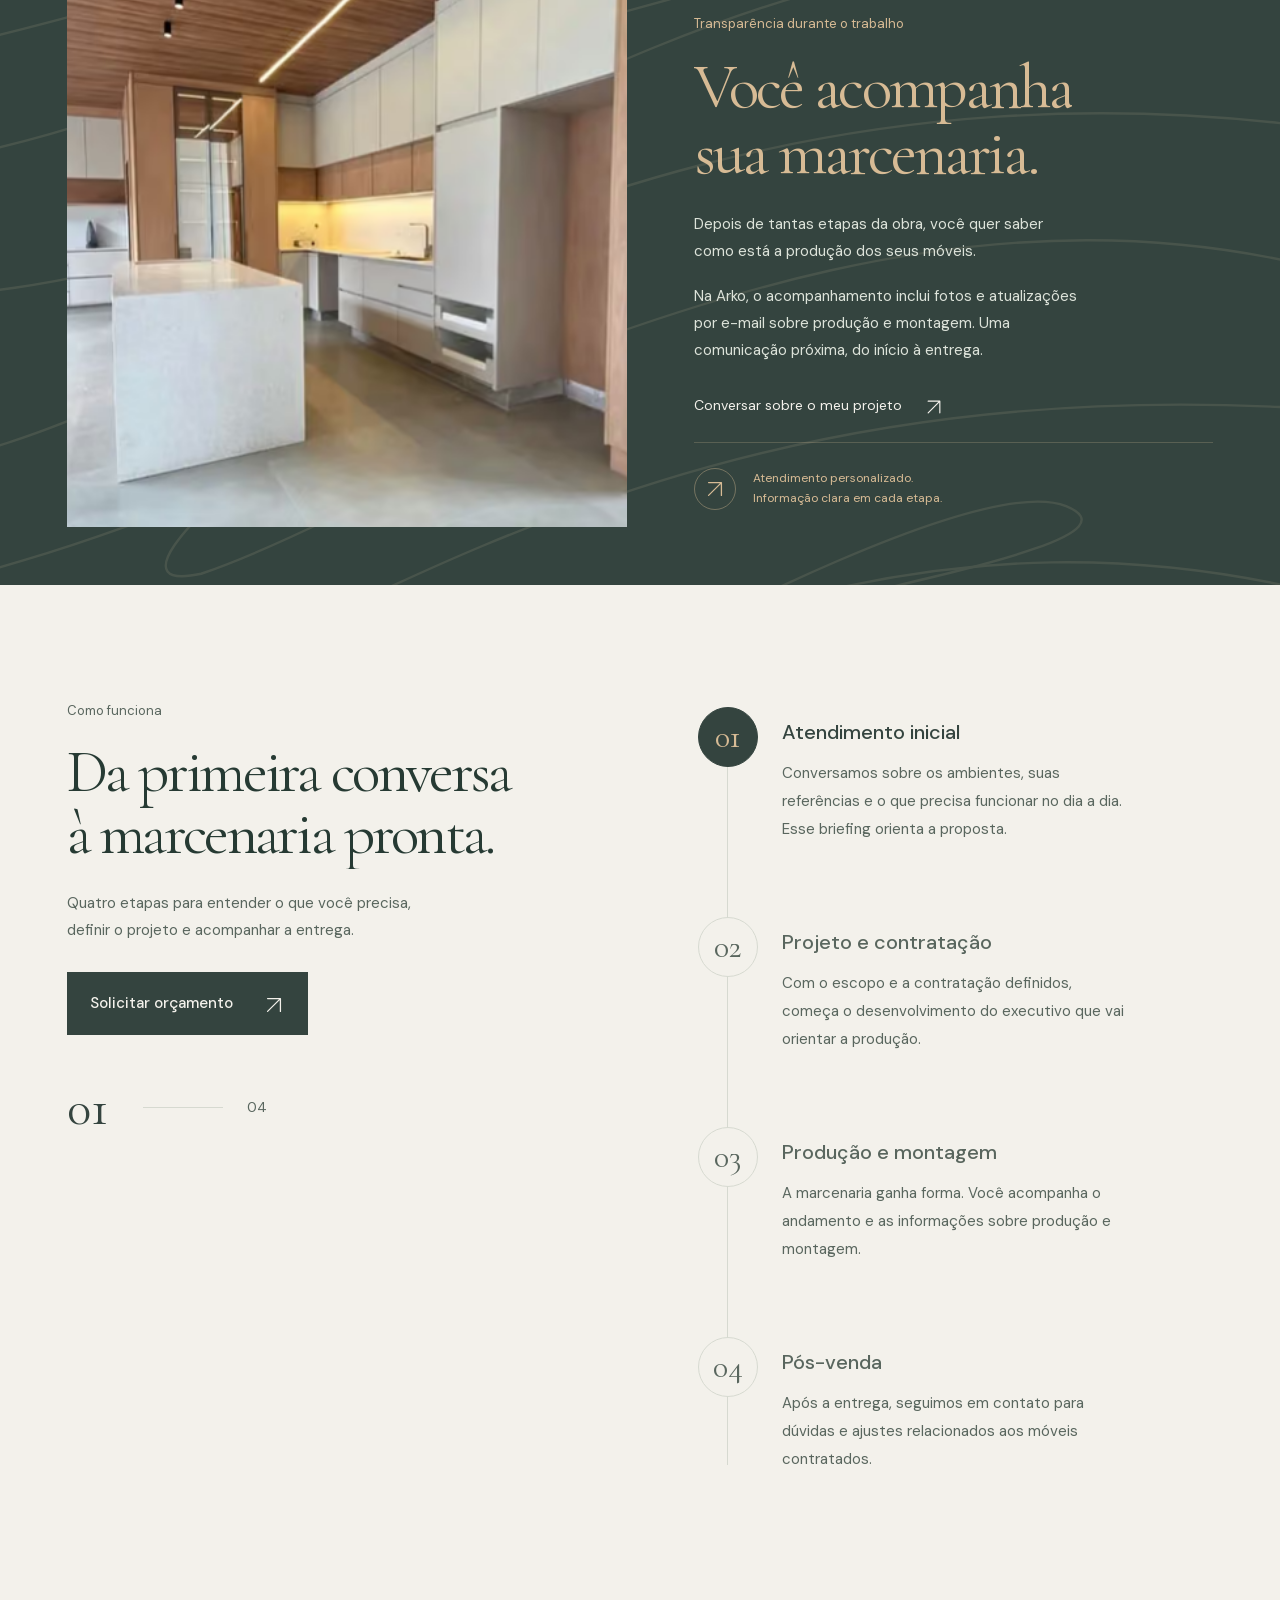
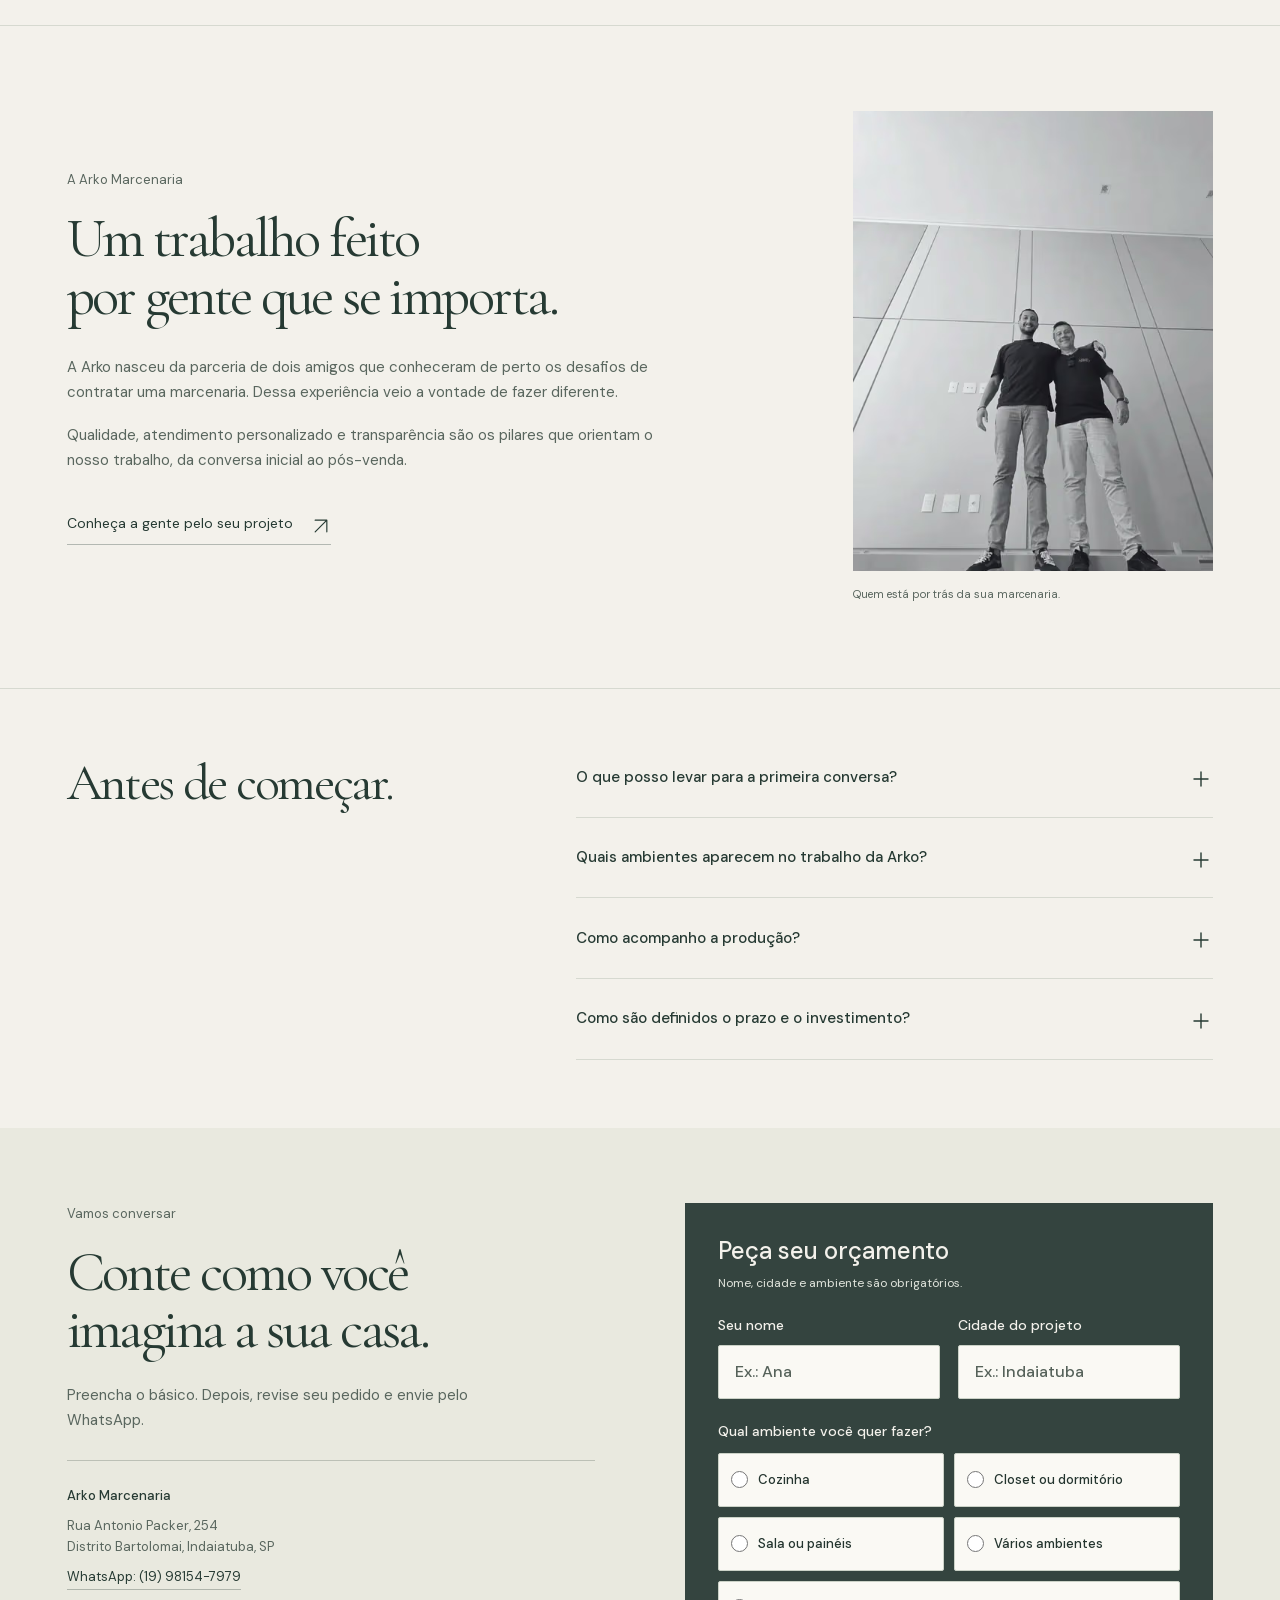
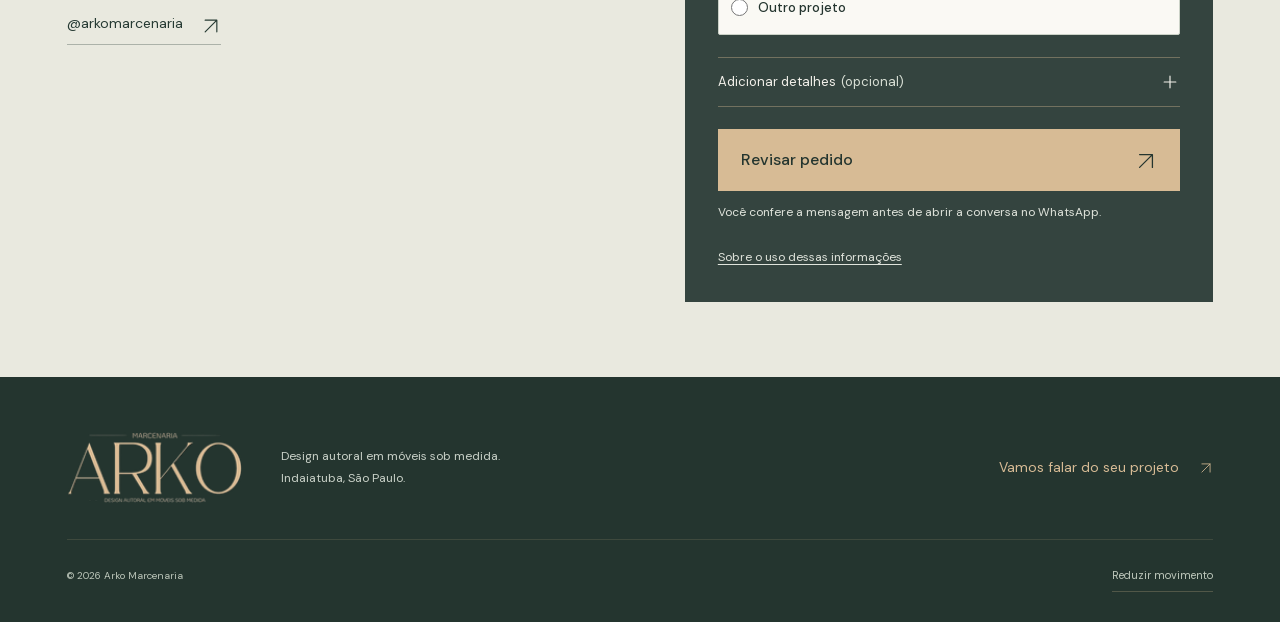
==== commit 87d47f28: "Optimize responsive images, critical rendering and scroll updates" ====
--- a/index.html
+++ b/index.html
@@ -12,18 +12,128 @@
   <meta property="og:image" content="https://duartecosta21.github.io/arko-marcenaria-site/assets/cozinha-960.webp">
   <meta property="og:title" content="Arko Marcenaria | Móveis sob medida">
   <meta property="og:description" content="Conheça nossos ambientes e converse sobre a marcenaria da sua casa.">
+  <link rel="preload" as="image" type="image/avif" href="assets/cozinha-768.avif" imagesrcset="assets/cozinha-480.avif 480w, assets/cozinha-640.avif 640w, assets/cozinha-768.avif 768w, assets/cozinha-960.avif 960w, assets/cozinha-1200.avif 1200w, assets/cozinha-1440.avif 1440w" imagesizes="(max-width:760px) 100vw, 52vw" fetchpriority="high">
   <link rel="preload" href="assets/fonts/cormorant-garamond.woff2" as="font" type="font/woff2" crossorigin>
   <link rel="preload" href="assets/fonts/dm-sans.woff2" as="font" type="font/woff2" crossorigin>
-  <link rel="icon" href="assets/logo-arko.png" type="image/png">
-  <link rel="stylesheet" href="styles.css?v=6">
-  <link rel="stylesheet" href="comparison.css?v=2">
+  <link rel="icon" href="assets/favicon-arko.png" type="image/png">
+  <style data-arko-styles>
+@font-face{font-family:ArkoDisplay;src:url('assets/fonts/cormorant-garamond.woff2') format('woff2');font-style:normal;font-weight:300 700;font-display:swap}
+@font-face{font-family:ArkoSans;src:url('assets/fonts/dm-sans.woff2') format('woff2');font-style:normal;font-weight:100 1000;font-display:swap}
+:root{--green:#34443f;--deep:#24352f;--beige:#d7bb95;--paper:#f3f1eb;--ink:#263a33;--muted:#59665e;--line:#d6d9d0;--display:ArkoDisplay,Georgia,serif;--sans:ArkoSans,Arial,sans-serif}
+*{box-sizing:border-box}html{scroll-behavior:smooth;scroll-padding-top:104px}body{margin:0;background:var(--paper);color:var(--ink);font:16px/1.65 var(--sans);-webkit-font-smoothing:antialiased}button,input,textarea,select{font:inherit}button,a{-webkit-tap-highlight-color:transparent}button{cursor:pointer}a{color:inherit;text-decoration:none}img{display:block;max-width:100%;height:auto}p,h1,h2,h3,figure{margin:0}h1,h2{font-family:var(--display);font-weight:400;letter-spacing:-.045em;line-height:1.02}h2{font-size:clamp(42px,4.4vw,66px)}h3{font-size:19px;font-weight:500;line-height:1.3}p{max-width:66ch}button:focus-visible,a:focus-visible,summary:focus-visible,input:focus-visible,textarea:focus-visible,select:focus-visible{outline:2px solid #ad7741;outline-offset:5px}[hidden]{display:none!important}.skip-link{position:absolute;left:20px;top:-100px;z-index:100;background:var(--beige);color:var(--deep);padding:10px}.skip-link:focus{top:10px}.section-wrap{padding:100px clamp(24px,5.2vw,80px);max-width:1600px;margin:auto}.header{height:104px;padding:20px clamp(24px,4.4vw,68px);background:var(--green);color:var(--paper);display:flex;align-items:center;justify-content:space-between;gap:24px;position:sticky;top:0;z-index:20;border-bottom:1px solid #d7bb952d}.brand{display:block;width:168px;flex-shrink:0}.brand img{width:100%;height:auto}.header nav{display:flex;align-items:center;gap:34px;font-size:14px}.header nav a{transition:color .2s}.header nav a:hover{color:var(--beige)}.header-contact{border:1px solid #d7bb9580;padding:12px 22px;color:var(--beige);display:flex;align-items:center;gap:20px}.header-contact span{font-size:20px}.menu-toggle{display:none}.hero{display:grid;grid-template-columns:44% 56%;max-width:1800px;margin:auto;background:var(--green);color:var(--paper)}.hero-copy{padding:64px clamp(24px,4.4vw,68px) 40px;display:flex;flex-direction:column;align-items:flex-start;position:relative;isolation:isolate;min-height:650px}.wood-pattern{position:relative;isolation:isolate}.wood-pattern:before{content:"";position:absolute;inset:0;background:url('assets/veios.svg') center/cover;opacity:.16;pointer-events:none;z-index:-1}.location{font-size:13px;color:var(--beige);letter-spacing:.01em;margin-bottom:26px}.hero h1{font-size:clamp(52px,5.6vw,84px);max-width:520px;margin-bottom:25px}.hero-description{font-size:15px;line-height:1.75;color:#e0e3db;max-width:390px;margin-bottom:32px}.hero-actions{display:flex;flex-direction:column;align-items:flex-start;gap:22px}.button{display:inline-flex;align-items:center;justify-content:space-between;gap:30px;padding:16px 22px;min-height:56px;line-height:1.3;font-size:15px;font-weight:500;border:1px solid transparent;transition:background-color .2s,color .2s}.button span{font-size:22px;font-weight:300}.button-beige{background:var(--beige);color:var(--deep)}.button-beige:hover{background:#e6c9a4}.button-green{background:var(--green);color:var(--paper)}.button-green:hover{background:var(--deep)}.text-link{display:inline-flex;align-items:center;gap:22px;font-size:14px;line-height:1.5}.text-link span{font-size:20px}.text-link:hover{text-decoration:underline;text-underline-offset:6px}.hero-signature{display:flex;gap:17px;align-items:center;margin-top:auto;padding-top:32px;color:var(--beige);font-size:11px;line-height:1.6}.hero-signature>span{width:34px;height:1px;background:var(--beige)}.hero-photo{position:relative;overflow:hidden}.hero-photo img{width:100%;height:100%;position:absolute;inset:0;object-fit:cover;object-position:center 46%}.photo-caption{position:absolute;bottom:24px;left:24px;right:24px;background:#f3f1ebef;backdrop-filter:blur(8px);color:var(--ink);font-size:12px;padding:11px 15px 11px 20px;display:flex;align-items:center;justify-content:space-between}.round-arrow{border:1px solid #263a3355;border-radius:50%;width:34px;height:34px;display:grid;place-items:center;font-size:20px}.environments{display:flex;justify-content:space-around;gap:20px;padding:25px 5vw;border-bottom:1px solid var(--line);color:var(--muted);font-family:var(--display);font-size:25px}.section-heading{display:flex;justify-content:space-between;gap:48px;align-items:flex-end;margin-bottom:44px}.section-heading h2{flex:0 1 55%}.section-heading>div,.section-heading>p{flex:0 1 370px}.section-heading p{font-size:15px;color:var(--muted);line-height:1.8}.underlined-link{display:inline-flex;align-items:center;gap:18px;font-size:14px;line-height:1.4;border-bottom:1px solid #263a3350;padding-bottom:6px;margin-top:20px}.underlined-link span{font-size:20px}.portfolio-toolbar{display:flex;justify-content:space-between;align-items:center;gap:22px;margin-bottom:28px}.filters{display:flex;gap:12px;flex-wrap:wrap}.filters button{padding:9px 18px;border:1px solid #34443f35;background:transparent;color:var(--muted);font-size:13px;min-height:42px}.filters button[aria-pressed=true]{background:var(--green);color:var(--paper);border-color:var(--green)}.gallery-hint{font-size:11px;color:var(--muted)}.gallery{display:grid;grid-template-columns:repeat(12,1fr);gap:42px 28px;align-items:start}.gallery-item{min-width:0}.gallery-large{grid-column:span 7}.gallery-tall{grid-column:span 5;padding-top:70px}.gallery-small{grid-column:span 4}.project-photo{display:block;width:100%;padding:0;border:0;background:transparent;position:relative;overflow:hidden}.project-photo img{width:100%;object-fit:cover;transition:transform .5s ease}.gallery-large .project-photo img{aspect-ratio:1.12;object-position:center 46%}.gallery-tall .project-photo img{aspect-ratio:.8}.gallery-small .project-photo img{aspect-ratio:.86}.project-photo:hover img{transform:scale(1.025)}.photo-expand{position:absolute;right:16px;bottom:16px;display:grid;place-items:center;width:42px;height:42px;background:var(--paper);color:var(--ink);border-radius:50%;font-size:22px}.gallery-item figcaption{display:flex;justify-content:space-between;gap:18px;align-items:baseline;padding-top:16px}.gallery-item figcaption h3{font-size:16px;line-height:1.5}.gallery-item figcaption>span{font-size:11px;color:var(--muted);text-align:right;max-width:170px}.gallery.is-filtered .gallery-item{grid-column:span 6;padding-top:0}.gallery.is-filtered .project-photo img{aspect-ratio:1;object-position:center}.follow-up{display:grid;grid-template-columns:44% 56%;background:var(--green);color:var(--paper);max-width:1800px;margin:auto;min-height:610px}.follow-up-photo{padding:56px 0 56px clamp(24px,5.2vw,80px)}.follow-up-photo img{width:100%;height:100%;max-height:540px;object-fit:cover;object-position:center 50%}.follow-up-copy{padding:78px clamp(24px,5.2vw,80px) 65px;display:flex;flex-direction:column;align-items:flex-start}.small-label{font-size:13px;color:var(--muted);margin-bottom:20px}.follow-up .small-label{color:var(--beige)}.follow-up h2{color:var(--beige);font-size:clamp(44px,4.8vw,72px);margin-bottom:26px}.follow-up-copy>p:not(.small-label){font-size:15px;line-height:1.8;color:#dde3da;margin-bottom:18px}.follow-up-copy>.text-link{margin-top:8px}.follow-up-note{display:flex;align-items:center;gap:17px;border-top:1px solid #d7bb953a;padding-top:24px;margin-top:32px;align-self:stretch;font-size:12px;color:var(--beige)}.note-mark{border:1px solid #d7bb9566;border-radius:50%;width:42px;height:42px;display:grid;place-items:center;font-size:22px}.steps{margin:12px 0 40px;padding:0;list-style:none;display:grid;grid-template-columns:repeat(4,1fr);gap:26px}.steps li{border-top:1px solid #34443f50;padding-top:20px}.step-number{font-family:var(--display);font-size:34px;color:#7c8c7c}.steps h3{margin:16px 0 14px;font-size:18px}.steps p{font-size:14px;line-height:1.8;color:var(--muted)}.about{border-top:1px solid var(--line);display:grid;grid-template-columns:1fr 350px;gap:clamp(40px,10vw,180px);align-items:center;padding-top:65px;padding-bottom:65px}.about-copy{max-width:620px}.about h2{margin-bottom:30px}.about-copy>p:not(.small-label){margin:0 0 18px;font-size:15px;color:var(--muted)}.about-image img{width:100%;height:420px;object-fit:cover;object-position:center 50%}.about-image figcaption{font-size:11px;color:var(--muted);margin-top:14px}.questions{display:grid;grid-template-columns:1fr 1.45fr;gap:70px;border-top:1px solid var(--line);padding-top:68px;padding-bottom:68px}.questions h2{font-size:clamp(40px,4vw,58px)}.faq details{border-bottom:1px solid var(--line);padding:20px 0}.faq details:first-child{padding-top:0}.faq summary{display:flex;gap:24px;justify-content:space-between;align-items:center;cursor:pointer;list-style:none;font-size:15px;font-weight:500}.faq summary::-webkit-details-marker{display:none}.faq summary span{font-size:24px;font-weight:300;transition:transform .2s}.faq details[open] summary span{transform:rotate(45deg)}.faq p{font-size:14px;color:var(--muted);margin-top:16px;line-height:1.8}.contact{display:grid;grid-template-columns:1fr 1fr;gap:8vw;background:#e9e9df;max-width:1800px;padding-top:75px;padding-bottom:75px}.contact h2{margin-bottom:24px}.contact-copy>p:not(.small-label){font-size:15px;color:var(--muted);max-width:410px}.contact-detail{display:flex;flex-direction:column;align-items:flex-start;gap:8px;margin-top:36px;font-size:13px}.contact-detail>span{font-weight:500}.contact address{font-style:normal;color:var(--muted);font-size:13px}.contact-detail a{border-bottom:1px solid #34443f50;padding-bottom:2px}.quote-form{display:flex;flex-direction:column;gap:22px;padding-top:5px}.quote-form label,.quote-dialog label{display:block;font-size:13px;font-weight:500;line-height:1.5}.form-row{display:grid;grid-template-columns:1fr 1fr;gap:22px}input,select,textarea{display:block;width:100%;border:0;border-bottom:1px solid #34443f66;border-radius:0;background:transparent;resize:vertical;color:var(--ink);padding:12px 0;font-size:14px;line-height:1.6;margin-top:6px}input::placeholder,textarea::placeholder{color:#69736b;opacity:1}select{appearance:auto;min-height:49px}.quote-form .button{margin-top:0}.form-note{font-size:11px;line-height:1.65;color:var(--muted)}.quote-form .form-note{margin-top:-8px}.privacy-link{border:0;padding:0;align-self:flex-start;background:transparent;font-size:11px;color:var(--muted);text-decoration:underline;text-underline-offset:3px;margin-top:-9px}.footer{background:var(--deep);color:var(--paper);display:grid;grid-template-columns:190px 1fr auto;align-items:center;gap:24px;padding:40px clamp(24px,5.2vw,80px) 24px}.footer .brand{width:155px}.footer p{font-size:12px;color:#c9d1c8;line-height:1.8}.footer>a:last-of-type{font-size:14px;display:flex;gap:20px;align-items:center;color:var(--beige)}.copyright{grid-column:1/-1;font-size:10px;color:#bdc7bb;border-top:1px solid #d7bb9524;padding-top:20px;margin-top:12px}dialog{color:var(--ink);border:0;background:var(--paper);padding:48px;width:calc(100% - 40px);max-width:600px;max-height:calc(100dvh - 40px);overflow:auto}dialog::backdrop{background:#12211ce3;backdrop-filter:blur(5px)}body:has(dialog[open]){overflow:hidden}.dialog-close{position:absolute;right:16px;top:10px;color:inherit;background:transparent;border:0;font-size:30px;width:44px;height:44px;line-height:1}.photo-dialog{padding:50px 12px 16px;max-width:min(1100px,calc(100% - 32px));width:calc(100% - 32px);background:#1e2d27;color:var(--paper);overflow:hidden}.lightbox{display:grid;grid-template-columns:44px 1fr 44px;gap:10px;align-items:center}.lightbox figure{min-width:0}.lightbox img{max-height:calc(100dvh - 180px);width:auto;max-width:100%;margin:auto;object-fit:contain}.lightbox figcaption{text-align:center;font-size:12px;margin-top:16px;line-height:1.5}.photo-prev,.photo-next{background:transparent;border:1px solid #ffffff40;color:var(--paper);width:42px;height:48px;font-size:32px}.quote-dialog h2,.privacy-dialog h2{font-size:44px;margin-bottom:22px}.quote-dialog>p,.privacy-dialog>p{font-size:14px;line-height:1.75;margin-bottom:22px}.quote-dialog textarea{border:1px solid var(--line);padding:14px;font-size:13px;margin:8px 0 24px}.quote-dialog .button{width:100%}.quote-dialog .form-note{margin:12px 0 0}.privacy-dialog .button{margin-top:8px}
+@keyframes hero-in{from{opacity:0;transform:translateY(14px)}to{opacity:1;transform:translateY(0)}}.hero h1{animation:hero-in .7s ease-out both}.hero-description{animation:hero-in .7s .12s ease-out both}.hero-actions{animation:hero-in .7s .22s ease-out both}
+@media(min-width:1600px){.hero-copy{min-height:760px}.hero h1{font-size:88px}}
+@media(max-width:1100px){.header nav{gap:22px}.header-contact{padding:10px 15px}.hero-copy{padding-top:44px;min-height:620px}.hero h1{font-size:62px}.hero-signature{display:none}.hero-actions{gap:20px}.section-wrap{padding-top:75px;padding-bottom:75px}.gallery-item figcaption{flex-direction:column;gap:3px}.gallery-item figcaption>span{text-align:left;max-width:none}.follow-up-copy{padding-top:65px;padding-bottom:50px}.about{grid-template-columns:1fr 280px;gap:65px}.about-image img{height:390px}.questions{gap:40px}.footer{grid-template-columns:170px 1fr auto}}
+@media(max-width:760px){html{scroll-padding-top:82px}.header{height:82px;padding:14px 24px}.brand{width:132px}.menu-toggle{display:flex;flex-direction:column;justify-content:center;gap:6px;background:transparent;border:1px solid #d7bb9540;width:44px;height:42px;padding:10px;color:var(--beige)}.menu-toggle span{display:block;height:1px;width:22px;background:currentColor;transition:transform .2s}.menu-toggle[aria-expanded=true] span:first-child{transform:translateY(3.5px) rotate(45deg)}.menu-toggle[aria-expanded=true] span:last-child{transform:translateY(-3.5px) rotate(-45deg)}.header nav{display:none;position:absolute;left:0;right:0;top:82px;align-items:stretch;flex-direction:column;gap:0;background:var(--green);padding:8px 24px 24px;box-shadow:0 16px 20px #14231c25}.header nav.is-open{display:flex}.header nav a{padding:14px 0;border-bottom:1px solid #d7bb9528}.header nav .header-contact{padding:14px 16px;margin-top:14px;border:1px solid #d7bb9580;justify-content:space-between}.hero{grid-template-columns:1fr}.hero-copy{padding:34px 24px 38px;min-height:0}.location{font-size:11px;margin-bottom:18px}.hero h1{font-size:clamp(52px,11.9vw,76px);max-width:600px;margin-bottom:20px}.hero-description{font-size:14px;max-width:450px;margin-bottom:24px}.hero-actions{flex-direction:row;gap:22px;align-items:center;flex-wrap:wrap}.button{font-size:14px;min-height:52px;padding:14px 18px;gap:22px}.hero-actions .text-link{font-size:12px;gap:12px}.hero-photo{height:460px}.hero-photo img{object-position:center 43%}.photo-caption{left:16px;right:16px;bottom:16px;font-size:11px;padding:10px 12px 10px 16px}.environments{gap:10px;padding:20px 24px;flex-wrap:wrap;justify-content:center;font-size:21px}.section-wrap{padding:56px 24px}.section-heading{display:block;margin-bottom:28px}.section-heading h2{margin-bottom:20px;font-size:48px}.section-heading p{font-size:14px;max-width:520px}.section-heading .underlined-link{margin-top:13px}.portfolio-toolbar{display:block;margin-bottom:24px}.filters{gap:8px}.filters button{padding:8px 13px;min-height:44px;font-size:12px}.gallery-hint{margin-top:14px}.gallery{grid-template-columns:1fr 1fr;gap:30px 16px}.gallery-large{grid-column:1/-1}.gallery-tall{grid-column:span 1;padding-top:0}.gallery-small{grid-column:span 1}.gallery-large .project-photo img{aspect-ratio:1.05}.gallery-tall .project-photo img,.gallery-small .project-photo img{aspect-ratio:.74;object-position:center}.gallery-item figcaption{gap:4px;padding-top:11px}.gallery-item figcaption h3{font-size:14px}.gallery-item figcaption>span{font-size:10px;line-height:1.5}.gallery.is-filtered .gallery-item{grid-column:span 1}.gallery.is-filtered .gallery-item:only-child{grid-column:1/-1;max-width:450px}.gallery.is-filtered .project-photo img{aspect-ratio:.8}.photo-expand{width:32px;height:32px;bottom:10px;right:10px;font-size:18px}.follow-up{grid-template-columns:1fr}.follow-up-photo{padding:32px 24px 0}.follow-up-photo img{height:340px;object-position:center 50%}.follow-up-copy{padding:38px 24px 42px}.follow-up h2{font-size:52px}.follow-up-copy>p:not(.small-label){font-size:14px}.follow-up-note{margin-top:26px;padding-top:20px}.steps{grid-template-columns:1fr 1fr;gap:32px 22px;margin-top:35px;margin-bottom:32px}.step-number{font-size:30px}.steps h3{font-size:16px}.steps p{font-size:13px;line-height:1.8}.about{grid-template-columns:1fr;gap:32px}.about h2{font-size:46px}.about-copy>p:not(.small-label){font-size:14px}.about-image{max-width:450px;justify-self:center;width:100%}.about-image img{height:400px;object-position:center 47%}.questions{display:block}.questions h2{font-size:46px;margin-bottom:34px}.faq summary{font-size:14px;gap:20px}.contact{grid-template-columns:1fr;gap:36px}.contact h2{font-size:49px}.contact-copy>p:not(.small-label){font-size:14px}.contact-detail{margin-top:24px}.quote-form{gap:20px}.form-row{gap:16px}.quote-form label{font-size:12px}input,textarea,select{font-size:16px}.footer{padding:34px 24px 24px;grid-template-columns:1fr;gap:22px}.footer .brand{width:145px}.footer>a:last-of-type{justify-content:space-between;border-top:1px solid #d7bb9528;padding-top:20px}.copyright{margin-top:0;padding-top:18px}.photo-dialog{padding:50px 6px 14px;max-width:calc(100% - 16px);width:calc(100% - 16px)}.lightbox{grid-template-columns:30px 1fr 30px;gap:3px}.photo-prev,.photo-next{width:29px;height:45px}.lightbox figcaption{font-size:11px}.quote-dialog,.privacy-dialog{padding:48px 24px 26px}.quote-dialog h2,.privacy-dialog h2{font-size:40px}}
+@media(max-width:380px){.hero h1{font-size:51px}.hero-actions{gap:18px}.form-row{grid-template-columns:1fr}.filters button{padding:8px 10px}.environments{font-size:18px}.section-heading h2{font-size:44px}.steps{gap:30px 16px}.contact h2{font-size:44px}}
+@media(prefers-reduced-motion:reduce){html{scroll-behavior:auto}*,*:before,*:after{animation:none!important;transition:none!important}}
+
+.photo-prev:disabled,.photo-next:disabled{opacity:.2;cursor:default}
+
+/* Arko v2: movement belongs to the opening, photography and reading sequence. */
+.header{transition:background-color .35s,box-shadow .35s}.header:after{content:"";position:absolute;left:0;bottom:0;height:2px;width:100%;background:var(--beige);transform:scaleX(var(--page-progress,0));transform-origin:left;pointer-events:none}.header.has-scrolled{background:#2d3e37f2;backdrop-filter:blur(12px);box-shadow:0 8px 30px #17261d12}.header-contact{position:relative;overflow:hidden}.header-contact span{transition:transform .25s}.header-contact:hover span{transform:translate(3px,-3px)}
+.hero{grid-template-columns:48% 52%;overflow:hidden}.hero-copy{min-height:clamp(650px,calc(100svh - 104px),830px);padding:68px clamp(24px,4.4vw,68px) 34px;justify-content:center}.hero h1{font-size:clamp(52px,5.1vw,84px);max-width:none;line-height:1.08;margin-bottom:26px;animation:none}.title-line{display:block;overflow:hidden;padding-bottom:.075em;margin-bottom:-.075em}.title-line>span{display:block}.hero-description,.hero-actions{animation:none}.hero-description{max-width:405px;margin-bottom:30px}.hero-actions{flex-direction:row;gap:26px;align-items:center;flex-wrap:wrap}.hero-actions .text-link{font-size:12px;gap:13px}.hero-signature{width:100%;padding-top:30px;margin-top:auto}.hero-photo img{transform:translate3d(0,var(--hero-photo-y,0px),0) scale(1.1);will-change:transform;object-position:center 43%}.hero-photo:after{content:"";position:absolute;inset:0;background:var(--green);transform:scaleX(0);transform-origin:right;pointer-events:none}.photo-caption{bottom:26px;left:26px;right:26px;padding:12px 16px 12px 20px}.scroll-cue{margin-left:auto;width:44px;height:44px;display:grid;place-items:center;border:1px solid #d7bb9566;border-radius:50%;font-size:20px}.hero-signature .scroll-cue>span{width:auto;height:auto;background:none}.motion-ready .title-line>span{animation:title-rise .8s cubic-bezier(.2,.7,.2,1) both}.motion-ready .title-line:nth-child(2)>span{animation-delay:.13s}.motion-ready .hero-photo:after{animation:photo-unveil 1.05s cubic-bezier(.6,0,.2,1) both}.motion-ready .scroll-cue span{animation:scroll-hint 2.2s 1s ease-in-out 2}
+@keyframes title-rise{from{transform:translateY(115%)}to{transform:translateY(0)}}@keyframes photo-unveil{from{transform:scaleX(1)}to{transform:scaleX(0)}}@keyframes scroll-hint{0%,70%,100%{transform:translateY(0)}35%{transform:translateY(4px)}}
+.environments{padding:0;position:relative;overflow:hidden;background:var(--paper);border-bottom:1px solid var(--line);min-height:92px;align-items:center}.environment-track{width:100%;display:flex}.environment-set{display:flex;align-items:center;justify-content:space-around;flex-wrap:wrap;gap:30px;width:100%;padding:22px 40px;flex-shrink:0;font-family:var(--display);font-size:34px}.environment-set span{white-space:nowrap}.environment-set span:before{content:"";display:inline-block;vertical-align:middle;width:22px;height:1px;background:#9aab97;margin-right:30px}.environment-set[aria-hidden=true]{display:none}.environment-pause{display:none;border:1px solid var(--line);background:var(--paper);color:var(--green);width:40px;height:40px;position:absolute;right:16px;top:calc(50% - 20px);border-radius:50%;z-index:1;font-size:14px}.motion-ready .environment-track{width:max-content;animation:environments-flow 30s linear infinite}.motion-ready .environment-set{width:max(100vw,950px);flex-wrap:nowrap;gap:0;padding-right:66px;padding-left:20px}.motion-ready .environment-set[aria-hidden=true]{display:flex}.motion-ready .environment-pause{display:block}.environments.is-paused .environment-track{animation-play-state:paused}@keyframes environments-flow{to{transform:translateX(-50%)}}
+.portfolio .section-heading h2{font-size:clamp(50px,5.3vw,78px)}.portfolio-toolbar{margin-top:46px}.gallery{display:flex;gap:28px;overflow-x:auto;overflow-y:hidden;scroll-snap-type:x proximity;scroll-behavior:smooth;overscroll-behavior-x:contain;scrollbar-width:none;align-items:start;padding-bottom:4px;cursor:grab}.gallery::-webkit-scrollbar{display:none}.gallery:active{cursor:grabbing}.gallery-item{flex:0 0 35%;min-width:0;scroll-snap-align:start;padding-top:0!important;grid-column:auto!important}.gallery-large{flex-basis:64%}.gallery .project-photo img,.gallery.is-filtered .project-photo img{height:clamp(420px,42vw,610px);aspect-ratio:auto;width:100%;object-fit:cover;object-position:center 45%}.gallery-tall .project-photo img{object-position:center 50%}.gallery .project-photo{cursor:zoom-in}.gallery .project-photo:hover img{transform:scale(1.04)}.gallery-item figcaption{padding-top:20px;display:block}.gallery-item figcaption h3{font:400 28px/1.1 var(--display);letter-spacing:-.02em;margin-bottom:7px}.gallery-item figcaption>span{display:block;text-align:left;max-width:none;font-size:12px}.gallery.is-filtered .gallery-item{flex-basis:43%;max-width:none}.gallery.is-filtered .gallery-item[data-category=cozinhas]{flex-basis:64%}.gallery-navigation{display:flex;align-items:center;gap:28px;margin-top:28px}.gallery-status{font-size:12px;color:var(--muted);white-space:nowrap;flex:0 0 auto}.gallery-progress{height:1px;background:var(--line);flex:1;overflow:hidden}.gallery-progress>span{display:block;transform:scaleX(var(--gallery-progress,.15));transform-origin:left;background:var(--green);width:100%;height:1px;transition:transform .08s linear}.gallery-controls{display:flex;gap:10px}.gallery-controls button{width:48px;height:48px;border:1px solid #34443f55;background:transparent;color:var(--green);border-radius:50%;font-size:20px;transition:background .2s,color .2s}.gallery-controls button:hover:not(:disabled){background:var(--green);color:var(--paper)}.gallery-controls button:disabled{opacity:.25;cursor:default}.gallery-hint{font-size:12px}.filters button{min-height:44px}
+.follow-up{overflow:hidden;grid-template-columns:49% 51%;min-height:670px}.follow-up-photo{position:relative;overflow:hidden;padding:0;margin:58px 0 58px clamp(24px,5.2vw,80px);align-self:stretch}.follow-up-photo img{position:absolute;inset:0;width:100%;height:100%;max-height:none;object-position:center 45%;transform:translate3d(0,var(--follow-photo-y,0px),0) scale(1.12);will-change:transform}.follow-up-copy{padding-top:98px;padding-bottom:75px}.follow-up h2{font-size:clamp(48px,5vw,76px)}.follow-up-copy>p:not(.small-label){max-width:390px}.follow-up-note{margin-top:auto;padding-top:25px}.motion-ready .follow-up-photo{clip-path:inset(10% 10% 10% 10%);transition:clip-path 1s cubic-bezier(.2,.7,.2,1)}.motion-ready .follow-up-photo.is-visible{clip-path:inset(0)}.reveal-line{display:block;overflow:hidden;padding-bottom:.08em;margin-bottom:-.08em}.reveal-line>span{display:block}.motion-ready [data-reveal=lines] .reveal-line>span{transform:translateY(115%);transition:transform .75s cubic-bezier(.2,.7,.2,1)}.motion-ready [data-reveal=lines] .reveal-line:nth-child(2)>span{transition-delay:.08s}.motion-ready [data-reveal=lines].is-visible .reveal-line>span{transform:translateY(0)}
+.process-layout{display:grid;grid-template-columns:1fr 1fr;gap:9vw;align-items:start}.process-intro{position:sticky;top:154px;padding-top:15px}.process-intro h2{font-size:clamp(44px,4.7vw,66px);margin-bottom:26px}.process-intro>p:not(.small-label){font-size:15px;color:var(--muted);max-width:365px;line-height:1.8;margin-bottom:28px}.process-position{display:flex;align-items:center;gap:24px;margin-top:48px;color:var(--muted);font-size:14px;width:200px}.process-active-number{font:400 50px/1 var(--display);color:var(--green);min-width:52px}.process-position-line{height:1px;width:80px;background:var(--line)}.steps{position:relative;display:flex;flex-direction:column;gap:0;list-style:none;margin:0;padding:0}.steps:before,.steps:after{content:"";position:absolute;left:29px;top:31px;bottom:60px;width:1px;background:var(--line);z-index:0}.steps:after{background:var(--green);transform-origin:top;transform:scaleY(var(--process-progress,0))}.steps li{position:relative;display:grid;grid-template-columns:60px 1fr;gap:10px 24px;padding:22px 0 46px;min-height:210px;border:0}.step-number{width:60px;height:60px;display:grid;place-items:center;grid-row:1/3;background:var(--paper);font:400 32px/1 var(--display);color:var(--muted);z-index:1;border:1px solid var(--line);border-radius:50%;transition:background .35s,color .35s,border-color .35s}.steps h3{grid-column:2;margin:12px 0 0;font-size:20px;line-height:1.3;color:var(--muted);transition:color .35s}.steps p{grid-column:2;font-size:15px;line-height:1.85;max-width:350px}.steps li.is-current .step-number{background:var(--green);color:var(--beige);border-color:var(--green)}.steps li.is-current h3{color:var(--green)}.about{padding-top:85px;padding-bottom:85px;grid-template-columns:1fr 360px}.about-image{position:relative;overflow:hidden}.about-image img{height:460px;transition:transform .65s cubic-bezier(.2,.7,.2,1)}.about-image:hover img{transform:scale(1.025)}.footer{padding-top:55px;padding-bottom:30px}.footer .brand{width:175px}.mobile-contact{display:none}
+@media(min-width:1600px){.hero-copy{min-height:820px}.hero h1{font-size:84px}}
+@media(max-width:1100px){.hero-copy{padding-top:58px}.hero h1{font-size:clamp(44px,5.1vw,65px)}.hero-actions{gap:20px}.hero-signature{display:flex}.hero-description{font-size:14px}.process-layout{gap:5vw}.process-intro{top:140px}.process-intro h2{font-size:46px}.steps li{gap:10px 18px}.steps p{font-size:14px}.follow-up-copy{padding-top:76px}.about{grid-template-columns:1fr 290px}.about-image img{height:420px}}
+@media(max-width:760px){.hero{grid-template-columns:1fr}.hero-copy{min-height:0;padding:42px 24px 30px}.hero h1{font-size:clamp(38px,10.6vw,66px);margin-bottom:22px}.hero-description{font-size:14px;margin-bottom:25px;max-width:460px}.hero-actions{gap:20px}.hero-signature{display:flex;padding-top:30px;margin-top:14px;font-size:10px}.hero-signature .scroll-cue{width:36px;height:36px;font-size:17px}.hero-photo{height:440px}.hero-photo img{transform:scale(1.05);will-change:auto}.hero-photo:after{transform-origin:top;animation:none}.photo-caption{left:16px;right:16px;bottom:16px}.environments{min-height:80px}.environment-set{font-size:28px;padding:16px 20px;gap:20px}.environment-set span:before{width:18px;margin-right:26px}.motion-ready .environment-set{width:850px;padding:16px 56px 16px 20px}.environment-pause{right:12px;width:36px;height:36px;top:calc(50% - 18px)}.portfolio .section-heading h2{font-size:52px}.portfolio-toolbar{margin-top:30px}.gallery{gap:18px;scroll-snap-type:x mandatory}.gallery-item,.gallery-large,.gallery.is-filtered .gallery-item,.gallery.is-filtered .gallery-item[data-category=cozinhas]{flex-basis:88%;max-width:none}.gallery .project-photo img,.gallery.is-filtered .project-photo img{height:390px;object-position:center 45%;aspect-ratio:auto}.gallery-tall .project-photo img{object-position:center}.gallery-item figcaption h3{font-size:25px}.gallery-item figcaption>span{font-size:11px}.gallery-navigation{gap:16px;margin-top:24px}.gallery-controls{gap:8px}.gallery-controls button{width:44px;height:44px}.gallery-status{font-size:11px}.follow-up{grid-template-columns:1fr;min-height:0}.follow-up-photo{margin:32px 24px 0;height:370px;align-self:auto}.follow-up-photo img{height:100%;transform:scale(1.04);will-change:auto}.follow-up-copy{padding:36px 24px 42px}.follow-up h2{font-size:52px}.follow-up-note{margin-top:28px}.process-layout{display:block}.process-intro{position:static;padding-top:0}.process-intro h2{font-size:46px}.process-intro>p:not(.small-label){font-size:14px}.process-position{display:none}.steps{margin-top:38px}.steps li{min-height:0;padding:20px 0 34px;gap:7px 20px}.steps:before,.steps:after{bottom:64px}.steps h3{font-size:18px;margin-top:15px}.steps p{font-size:14px;line-height:1.8}.about{grid-template-columns:1fr;padding-top:58px;padding-bottom:58px}.about-image img{height:420px}.footer .brand{width:155px}.mobile-contact{display:flex;position:fixed;bottom:14px;left:14px;right:14px;z-index:18;padding:13px 16px;background:var(--deep);color:var(--beige);box-shadow:0 10px 35px #15271d30;border:1px solid #d7bb9545;align-items:center;justify-content:space-between;gap:14px;min-height:60px;opacity:0;transform:translateY(100px);pointer-events:none;transition:opacity .3s,transform .35s cubic-bezier(.2,.7,.2,1)}.mobile-contact>span{font-size:10px;line-height:1.5;max-width:95px;color:#d7ddd0}.mobile-contact strong{font-size:12px;font-weight:500;white-space:nowrap;display:flex;align-items:center;gap:14px}.mobile-contact strong>span{font-size:20px}.mobile-contact.is-visible{opacity:1;transform:translateY(0);pointer-events:auto}}
+@media(max-width:380px){.hero h1{font-size:clamp(36px,10.8vw,40px)}.hero-signature{gap:12px}.gallery .project-photo img,.gallery.is-filtered .project-photo img{height:345px}.portfolio .section-heading h2{font-size:46px}.process-intro h2{font-size:42px}.steps li{grid-template-columns:52px 1fr;gap:7px 16px}.step-number{width:52px;height:52px;font-size:29px}.steps:before,.steps:after{left:25px}.steps h3{font-size:17px;margin-top:11px}.mobile-contact{padding:12px}.mobile-contact>span{max-width:85px}.mobile-contact strong{font-size:11px;gap:9px}}
+@media(prefers-reduced-motion:reduce){html{scroll-behavior:auto}.hero-photo img,.follow-up-photo img{transform:none!important;will-change:auto}.hero-photo:after{display:none}.environment-track{animation:none!important;transform:none!important}.environment-set{width:100%!important;flex-wrap:wrap!important;gap:18px!important}.environment-set[aria-hidden=true],.environment-pause{display:none!important}.environment-track{width:100%!important}.environment-set span{font-size:23px}.environment-set span:before{display:none}.gallery{scroll-behavior:auto}.follow-up-photo{clip-path:none!important}.reveal-line>span{transform:none!important}*,*:before,*:after{animation:none!important;transition:none!important}}
+
+.gallery.is-dragging{scroll-behavior:auto;scroll-snap-type:none;user-select:none}.gallery.is-dragging .project-photo{cursor:grabbing}
+
+.footer-bottom{grid-column:1/-1;display:flex;justify-content:space-between;align-items:center;gap:22px;border-top:1px solid #d7bb9524;padding-top:20px;margin-top:12px}.footer-bottom .copyright{border:0;padding:0;margin:0}.footer-bottom button{background:none;border:0;border-bottom:1px solid #d7bb9540;color:#bdc7bb;font-size:11px;padding:5px 0;min-height:32px}.footer-bottom button:disabled{border:0}.motion-reduced *,.motion-reduced *:before,.motion-reduced *:after{animation:none!important;transition:none!important}.motion-reduced .hero-photo img,.motion-reduced .follow-up-photo img{transform:none!important;will-change:auto}.motion-reduced .hero-photo:after{display:none}.motion-reduced .follow-up-photo{clip-path:none!important}.motion-reduced .reveal-line>span{transform:none!important}.motion-reduced .gallery{scroll-behavior:auto}
+@media(max-width:760px){.footer-bottom{margin-top:0}.gallery-navigation{margin-top:23px}.portfolio-toolbar{display:flex;flex-wrap:wrap;gap:16px}.portfolio-toolbar .filters{flex:1 1 250px}.portfolio-toolbar .gallery-controls{margin-left:auto}}
+
+.project-origin{display:inline-block;font-size:11px;color:var(--muted);border-bottom:1px solid #34443f40;margin-top:12px;line-height:1.6}.project-origin:hover{color:var(--green);border-color:var(--green)}
+
+.ui-icon{display:inline-block;width:1em;height:1em;vertical-align:middle;flex-shrink:0}.dialog-close{display:grid;place-items:center}.lightbox>button{display:grid;place-items:center}
+
+/* Quote form: clear fields, direct choices and optional detail. */
+.contact{grid-template-areas:"intro form" "details form";grid-template-rows:auto 1fr;gap:0 7vw;align-items:start}
+.contact-copy{grid-area:intro}.contact-details{grid-area:details;border-top:1px solid #34443f40;padding-top:24px;margin-top:28px;align-self:start}.contact-details .contact-detail{margin-top:0}
+.quote-form{grid-area:form;background:var(--green);border:1px solid var(--green);padding:32px;gap:22px;color:var(--paper)}
+.quote-form-heading h3{font:500 24px/1.25 var(--sans);color:var(--paper);margin-bottom:8px}.quote-form-heading p{font-size:12px;line-height:1.6;color:#e0e4dc}
+.quote-form label,.environment-options legend{font-size:14px;font-weight:500;line-height:1.5;color:var(--paper)}
+.quote-form .form-row{gap:18px}
+.quote-form input:not([type=radio]),.quote-form textarea{background:#faf9f4;border:1px solid #cbd2c7;padding:14px 16px;border-radius:2px;font-size:16px;line-height:1.5;margin-top:9px;color:var(--deep);min-width:0;min-height:54px;transition:border-color .15s,box-shadow .15s}
+.quote-form input::placeholder,.quote-form textarea::placeholder{color:#56625a;opacity:1}
+.quote-form input:not([type=radio]):focus,.quote-form textarea:focus{border-color:var(--beige);outline:2px solid var(--beige);outline-offset:3px}
+.environment-options{border:0;padding:0;margin:0;min-width:0}.environment-options legend{padding:0;margin-bottom:11px}
+.environment-choices{display:grid;grid-template-columns:1fr 1fr;gap:10px}
+.quote-form .environment-choice{display:flex;align-items:center;gap:10px;padding:13px 12px;min-height:54px;background:#faf9f4;border:1px solid #cbd2c7;border-radius:2px;color:var(--deep);cursor:pointer;transition:background-color .16s,border-color .16s}
+.environment-choice:last-child{grid-column:1/-1}.environment-choice span{font-size:13px;line-height:1.4}
+.quote-form .environment-choice input{width:17px;height:17px;min-height:0;margin:0;padding:0;flex-shrink:0;accent-color:var(--deep);border:0;background:none}
+.environment-choice:has(input:checked){background:var(--beige);border-color:var(--beige)}.environment-choice:has(input:focus-visible){outline:2px solid var(--beige);outline-offset:3px}.environment-choice input:focus-visible{outline:none}
+.project-optional{border-top:1px solid #d7bb9560;border-bottom:1px solid #d7bb9560;padding:14px 0}
+.project-optional summary{display:flex;align-items:center;gap:5px;font-size:13px;line-height:1.5;cursor:pointer;list-style:none;color:var(--paper)}.project-optional summary::-webkit-details-marker{display:none}.optional-label{color:#d9e0d6}.project-optional summary>.ui-icon{margin-left:auto;font-size:20px;transition:transform .18s}.project-optional[open] summary>.ui-icon{transform:rotate(45deg)}
+.project-optional label{margin-top:17px}.project-optional[open] label{animation:form-detail-enter .18s ease-out}.quote-form textarea{resize:vertical}
+@keyframes form-detail-enter{from{opacity:0;transform:translateY(-4px)}to{opacity:1;transform:translateY(0)}}
+.quote-form-action .button{width:100%;font-size:16px;min-height:58px}.quote-form .form-note{color:#e0e4dc;font-size:12px;line-height:1.65;margin:12px 0 0}.quote-form .privacy-link{color:#e0e4dc;font-size:12px;margin:0;line-height:1.5;min-height:24px}
+@media(max-width:1100px){.quote-form{padding:26px}}
+@media(max-width:760px){.contact{grid-template-areas:"intro" "form" "details";grid-template-columns:1fr;grid-template-rows:auto;gap:26px;padding-top:52px;padding-bottom:52px}.contact h2{font-size:44px;margin-bottom:18px}.contact-copy>p:not(.small-label){font-size:14px;max-width:35ch}.contact .small-label{margin-bottom:16px}.quote-form{padding:22px;gap:20px}.quote-form-heading h3{font-size:22px}.quote-form .form-row{grid-template-columns:1fr;gap:17px}.contact-details{margin-top:2px;padding-top:24px}.quote-form label,.environment-options legend{font-size:14px}.environment-choice span{font-size:13px}}
+@media(max-width:380px){.quote-form{padding:18px}.quote-form .environment-choice{padding:12px 9px;gap:8px}.environment-choice span{font-size:12px}.environment-choices{gap:8px}.contact h2{font-size:40px}}
+
+/* Pictures retain the original image layout and motion targets. */
+picture{display:contents}
+
+
+/* Scoped comparison: progressive enhancement and native horizontal input. */
+.comparison-section{background:var(--paper);color:var(--ink);border-top:1px solid var(--line)}
+.comparison-layout{display:grid;grid-template-columns:.72fr 1fr;gap:clamp(32px,6vw,90px);align-items:center}
+.comparison-copy h2{font-size:clamp(44px,4.4vw,66px);margin-bottom:24px}
+.comparison-copy>p{color:var(--muted);font-size:15px;line-height:1.8;margin-bottom:18px}
+.comparison-copy .comparison-disclosure{font-size:12px;border-top:1px solid var(--line);padding-top:18px;margin-top:28px;max-width:38ch}
+.comparison-view{min-width:0;width:100%;max-width:540px;justify-self:end}
+.comparison-stage{--compare-position:50%;position:relative;display:grid;grid-template-columns:1fr 1fr;gap:16px}
+.comparison-layer{margin:0;min-width:0;position:relative}
+.comparison-layer img{display:block;width:100%;aspect-ratio:3/4;object-fit:cover}
+.comparison-layer figcaption{font-size:12px;line-height:1.5;margin-top:10px}
+.comparison-label{font-weight:500}
+.comparison-stage.is-enhanced{display:block;aspect-ratio:3/4;overflow:hidden;background:#d8d4ca;isolation:isolate}
+.is-enhanced .comparison-layer{position:absolute;inset:0}
+.is-enhanced .comparison-layer img{width:100%;height:100%;object-fit:cover}
+.is-enhanced .comparison-after{z-index:0}
+.is-enhanced .comparison-before{z-index:1;clip-path:inset(0 calc(100% - var(--compare-position)) 0 0)}
+.is-enhanced .comparison-layer figcaption{display:none}
+.comparison-corner-label{display:none}
+.is-enhanced .comparison-corner-label{display:block;position:absolute;top:18px;z-index:4;padding:8px 12px;background:#24352ff2;color:#f3f1eb;font-size:12px;line-height:1.4;pointer-events:none}
+.comparison-corner-label.before{left:18px}
+.comparison-corner-label.after{right:18px}
+.is-only-after .comparison-corner-label.before,.is-only-before .comparison-corner-label.after{visibility:hidden}
+.comparison-divider{display:none}
+.is-enhanced .comparison-divider{display:block;position:absolute;top:0;bottom:0;left:var(--compare-position);width:2px;background:#f3f1eb;transform:translateX(-50%);z-index:3;pointer-events:none;box-shadow:0 0 0 1px #263a3340}
+.comparison-grip{position:absolute;left:50%;top:50%;transform:translate(-50%,-50%);width:54px;height:54px;border-radius:50%;background:var(--beige);color:var(--deep);border:2px solid #f3f1eb;display:flex;align-items:center;justify-content:center;gap:4px;box-shadow:0 2px 16px #00000030}
+.comparison-grip .ui-icon{width:18px;height:18px}
+.comparison-stage input[type=range]{position:absolute;inset:0;width:100%;height:100%;opacity:0;z-index:5;cursor:ew-resize;margin:0;padding:0;touch-action:pan-y;appearance:none;background:none;border:0;resize:none}
+.comparison-stage input[type=range]::-webkit-slider-runnable-track{height:100%;background:transparent}
+.comparison-stage input[type=range]::-webkit-slider-thumb{appearance:none;width:1px;height:100%;background:transparent;border:0}
+.comparison-stage input[type=range]::-moz-range-track{height:100%;background:transparent;border:0}
+.comparison-stage input[type=range]::-moz-range-thumb{width:1px;height:100%;background:transparent;border:0;border-radius:0}
+.comparison-stage:has(input:focus-visible){outline:3px solid #ad7741;outline-offset:5px}
+.comparison-stage:has(input:focus-visible) .comparison-grip{box-shadow:0 0 0 5px #ad774180}
+.comparison-instruction{font-size:12px;color:var(--muted);margin-top:14px;line-height:1.6}
+.comparison-dark{background:var(--black);color:var(--light);border-color:var(--dark-line)}
+.comparison-dark h2{color:var(--beige)}
+.comparison-dark .comparison-copy>p,.comparison-dark .comparison-instruction{color:var(--dark-muted)}
+.comparison-dark .comparison-copy .comparison-disclosure{border-color:var(--dark-line)}
+.comparison-dark .comparison-corner-label{background:#080808f2}
+.comparison-dark .comparison-stage:has(input:focus-visible){outline-color:var(--beige)}
+@media(max-width:760px){.comparison-layout{grid-template-columns:1fr;gap:28px}.comparison-copy h2{font-size:46px}.comparison-copy>p{font-size:14px}.comparison-copy .comparison-disclosure{max-width:none;margin-top:20px}.comparison-stage{grid-template-columns:1fr}.comparison-corner-label.before{left:12px}.comparison-corner-label.after{right:12px}.is-enhanced .comparison-corner-label{top:12px;font-size:11px;padding:7px 9px}.comparison-grip{width:48px;height:48px}.comparison-instruction{font-size:11px}}
+@media(max-width:380px){.comparison-copy h2{font-size:42px}}
+
+  </style>
   <script src="comparison.js?v=1" defer></script>
-  <script src="site.js?v=7" defer></script>
+  <script src="site.js?v=9" defer></script>
 </head>
 <body>
   <a class="skip-link" href="#conteudo">Ir para o conteúdo</a>
   <header class="header">
-    <a class="brand" href="#inicio" aria-label="Arko Marcenaria, início"><img src="assets/logo-arko.png" width="421" height="171" alt="Arko Marcenaria. Design autoral em móveis sob medida."></a>
+    <a class="brand" href="#inicio" aria-label="Arko Marcenaria, início"><img src="assets/logo-arko-168.webp" width="421" height="171" alt="Arko Marcenaria. Design autoral em móveis sob medida." srcset="assets/logo-arko-168.webp 168w, assets/logo-arko-264.webp 264w, assets/logo-arko-336.webp 336w, assets/logo-arko.webp 421w" sizes="(max-width:760px) 132px, 168px"></a>
     <button class="menu-toggle" aria-label="Abrir menu" aria-controls="menu" aria-expanded="false"><span></span><span></span></button>
     <nav id="menu" aria-label="Navegação principal">
       <a href="#projetos">Projetos</a><a href="#processo">Como funciona</a><a href="#sobre">A Arko</a>
@@ -40,7 +150,7 @@
         <div class="hero-signature"><span></span><p>Design autoral.<br>Cuidado em cada detalhe.</p><a class="scroll-cue" href="#projetos" aria-label="Explore os ambientes"><span aria-hidden="true"><svg class="ui-icon" viewBox="0 0 24 24" fill="none" stroke="currentColor" stroke-width="1.4" stroke-linecap="round" stroke-linejoin="round" aria-hidden="true" focusable="false"><path d="M12 4v16M5 13l7 7 7-7"/></svg></span></a></div>
       </div>
       <div class="hero-photo">
-        <img src="assets/cozinha-960.webp" srcset="assets/cozinha-480.webp 480w, assets/cozinha-960.webp 960w, assets/cozinha-1440.webp 1440w" sizes="(max-width:760px) 100vw, 52vw" width="1440" height="1920" alt="Cozinha Arko com ilha e painéis ripados, armários amadeirados e iluminação integrada ao forro." fetchpriority="high">
+        <picture><source type="image/avif" srcset="assets/cozinha-480.avif 480w, assets/cozinha-640.avif 640w, assets/cozinha-768.avif 768w, assets/cozinha-960.avif 960w, assets/cozinha-1200.avif 1200w, assets/cozinha-1440.avif 1440w" sizes="(max-width:760px) 100vw, 52vw"><img src="assets/cozinha-960.webp" srcset="assets/cozinha-480.webp 480w, assets/cozinha-960.webp 960w, assets/cozinha-1440.webp 1440w" sizes="(max-width:760px) 100vw, 52vw" width="1440" height="1920" alt="Cozinha Arko com ilha e painéis ripados, armários amadeirados e iluminação integrada ao forro." fetchpriority="high"></picture>
         <a class="photo-caption" href="#projetos"><span>Cozinha e marcenaria integrada</span><span class="round-arrow" aria-hidden="true"><svg class="ui-icon" viewBox="0 0 24 24" fill="none" stroke="currentColor" stroke-width="1.4" stroke-linecap="round" stroke-linejoin="round" aria-hidden="true" focusable="false"><path d="M5 19 19 5M5 5h14v14"/></svg></span></a>
       </div>
     </section>
@@ -49,18 +159,18 @@
       <div class="section-heading"><h2>A marcenaria<br>vista de perto.</h2><div><p>Fotos da marcenaria e visualizações de projetos. Explore os ambientes e veja como cada solução se encaixa no espaço.</p><a class="underlined-link" href="https://www.instagram.com/arkomarcenaria/" target="_blank" rel="noopener noreferrer">Mais trabalhos no Instagram <span aria-hidden="true"><svg class="ui-icon" viewBox="0 0 24 24" fill="none" stroke="currentColor" stroke-width="1.4" stroke-linecap="round" stroke-linejoin="round" aria-hidden="true" focusable="false"><path d="M5 19 19 5M5 5h14v14"/></svg></span></a></div></div>
       <div class="portfolio-toolbar"><div class="filters" role="group" aria-label="Filtrar imagens por ambiente"><button type="button" aria-pressed="true" data-filter="todos">Todos</button><button type="button" aria-pressed="false" data-filter="cozinhas">Cozinhas</button><button type="button" aria-pressed="false" data-filter="closets">Closets</button><button type="button" aria-pressed="false" data-filter="paineis">Painéis e salas</button><button type="button" aria-pressed="false" data-filter="banheiros">Banheiros</button></div><div class="gallery-controls"><button type="button" class="gallery-prev" aria-label="Ver ambientes anteriores" disabled><span aria-hidden="true"><svg class="ui-icon" viewBox="0 0 24 24" fill="none" stroke="currentColor" stroke-width="1.4" stroke-linecap="round" stroke-linejoin="round" aria-hidden="true" focusable="false"><path d="M20 12H4m7-7-7 7 7 7"/></svg></span></button><button type="button" class="gallery-next" aria-label="Ver próximos ambientes"><span aria-hidden="true"><svg class="ui-icon" viewBox="0 0 24 24" fill="none" stroke="currentColor" stroke-width="1.4" stroke-linecap="round" stroke-linejoin="round" aria-hidden="true" focusable="false"><path d="M4 12h16m-7-7 7 7-7 7"/></svg></span></button></div></div>
       <div class="gallery" aria-live="polite" role="region" aria-label="Galeria de ambientes, deslize para explorar" tabindex="0">
-        <figure class="gallery-item gallery-large" data-category="cozinhas"><button class="project-photo" type="button" data-photo="assets/cozinha-1440.webp" data-caption="Cozinha com ilha, painéis ripados e forro amadeirado" aria-label="Ampliar foto da cozinha com ilha"><img src="assets/cozinha-960.webp" srcset="assets/cozinha-480.webp 480w, assets/cozinha-960.webp 960w, assets/cozinha-1440.webp 1440w" sizes="(max-width:760px) 100vw, 55vw" width="960" height="1280" loading="lazy" alt="Cozinha amadeirada com ilha ripada e iluminação no forro."><span class="photo-expand" aria-hidden="true"><svg class="ui-icon" viewBox="0 0 24 24" fill="none" stroke="currentColor" stroke-width="1.4" stroke-linecap="round" stroke-linejoin="round" aria-hidden="true" focusable="false"><path d="M5 19 19 5M5 5h14v14"/></svg></span></button><figcaption><h3>Cozinha e ambiente integrado</h3><span>Armários, painéis e forro</span></figcaption></figure>
-        <figure class="gallery-item gallery-tall" data-category="closets"><button class="project-photo" type="button" data-photo="assets/closet-1440.webp" data-caption="Closet com armários dos dois lados e iluminação integrada" aria-label="Ampliar foto do closet"><img src="assets/closet-960.webp" srcset="assets/closet-480.webp 480w, assets/closet-960.webp 960w, assets/closet-1440.webp 1440w" sizes="(max-width:760px) 100vw, 38vw" width="960" height="1280" loading="lazy" alt="Closet com prateleiras abertas, gavetas e iluminação linear no teto e na base dos armários."><span class="photo-expand" aria-hidden="true"><svg class="ui-icon" viewBox="0 0 24 24" fill="none" stroke="currentColor" stroke-width="1.4" stroke-linecap="round" stroke-linejoin="round" aria-hidden="true" focusable="false"><path d="M5 19 19 5M5 5h14v14"/></svg></span></button><figcaption><h3>Closet sob medida</h3><span>Organização e iluminação</span></figcaption></figure>
-        <figure class="gallery-item gallery-small" data-category="cozinhas"><button class="project-photo" type="button" data-photo="assets/cozinha-provencal-1200.webp" data-caption="Cozinha provençal. Vidro canelado e iluminação." aria-label="Ampliar imagem: Cozinha provençal"><img src="assets/cozinha-provencal-480.webp" srcset="assets/cozinha-provencal-480.webp 480w, assets/cozinha-provencal-1200.webp 1200w" sizes="(max-width:760px) 88vw, 35vw" width="1200" height="1600" loading="lazy" alt="Cozinha cinza com armários de moldura, cristaleira iluminada e ilha com cooktop."><span class="photo-expand" aria-hidden="true"><svg class="ui-icon" viewBox="0 0 24 24" fill="none" stroke="currentColor" stroke-width="1.4" stroke-linecap="round" stroke-linejoin="round" aria-hidden="true" focusable="false"><path d="M5 19 19 5M5 5h14v14"/></svg></span></button><figcaption><h3>Cozinha provençal</h3><span>Vidro canelado e iluminação</span><a class="project-origin" href="https://www.instagram.com/arkomarcenaria/p/DOeN-X1jvau/" target="_blank" rel="noopener noreferrer" aria-label="Ver publicação: Cozinha provençal">Ver publicação no Instagram</a></figcaption></figure>
-        <figure class="gallery-item gallery-small" data-category="paineis"><button class="project-photo" type="button" data-photo="assets/porta-ripada-1200.webp" data-caption="Porta ripada integrada. Painel contínuo e porta mimetizada." aria-label="Ampliar imagem: Porta ripada integrada"><img src="assets/porta-ripada-480.webp" srcset="assets/porta-ripada-480.webp 480w, assets/porta-ripada-1200.webp 1200w" sizes="(max-width:760px) 88vw, 35vw" width="1200" height="1600" loading="lazy" alt="Porta integrada em painel ripado amadeirado, do piso ao teto."><span class="photo-expand" aria-hidden="true"><svg class="ui-icon" viewBox="0 0 24 24" fill="none" stroke="currentColor" stroke-width="1.4" stroke-linecap="round" stroke-linejoin="round" aria-hidden="true" focusable="false"><path d="M5 19 19 5M5 5h14v14"/></svg></span></button><figcaption><h3>Porta ripada integrada</h3><span>Painel contínuo e porta mimetizada</span><a class="project-origin" href="https://www.instagram.com/arkomarcenaria/p/DL76V_zu9on/" target="_blank" rel="noopener noreferrer" aria-label="Ver publicação: Porta ripada integrada">Ver publicação no Instagram</a></figcaption></figure>
-        <figure class="gallery-item gallery-small" data-category="paineis"><button class="project-photo" type="button" data-photo="assets/painel-480.webp" data-caption="Painel ripado com gabinete suspenso e iluminação" aria-label="Ampliar foto do painel ripado"><img src="assets/painel-480.webp" width="480" height="853" loading="lazy" alt="Gabinete branco suspenso em um painel ripado amadeirado, com luz indireta."><span class="photo-expand" aria-hidden="true"><svg class="ui-icon" viewBox="0 0 24 24" fill="none" stroke="currentColor" stroke-width="1.4" stroke-linecap="round" stroke-linejoin="round" aria-hidden="true" focusable="false"><path d="M5 19 19 5M5 5h14v14"/></svg></span></button><figcaption><h3>Painel e gabinete suspenso</h3><span>Ripado e luz indireta</span></figcaption></figure>
-        <figure class="gallery-item gallery-small" data-category="paineis"><button class="project-photo" type="button" data-photo="assets/aparador-480.webp" data-caption="Aparador curvo com tampo de vidro e iluminação vertical" aria-label="Ampliar foto do aparador"><img src="assets/aparador-480.webp" width="480" height="853" loading="lazy" alt="Aparador amadeirado com bordas curvas, tampo de vidro e iluminação vertical na parede."><span class="photo-expand" aria-hidden="true"><svg class="ui-icon" viewBox="0 0 24 24" fill="none" stroke="currentColor" stroke-width="1.4" stroke-linecap="round" stroke-linejoin="round" aria-hidden="true" focusable="false"><path d="M5 19 19 5M5 5h14v14"/></svg></span></button><figcaption><h3>Detalhes que fazem diferença</h3><span>Curvas, encaixes e acabamento</span></figcaption></figure>
-        <figure class="gallery-item gallery-small" data-category="paineis"><button class="project-photo" type="button" data-photo="assets/parede-madeira-480.webp" data-caption="Painel amadeirado contínuo com porta integrada" aria-label="Ampliar foto da parede amadeirada"><img src="assets/parede-madeira-480.webp" width="480" height="853" loading="lazy" alt="Parede revestida em painéis amadeirados com uma porta integrada ao desenho."><span class="photo-expand" aria-hidden="true"><svg class="ui-icon" viewBox="0 0 24 24" fill="none" stroke="currentColor" stroke-width="1.4" stroke-linecap="round" stroke-linejoin="round" aria-hidden="true" focusable="false"><path d="M5 19 19 5M5 5h14v14"/></svg></span></button><figcaption><h3>Marcenaria na arquitetura</h3><span>Painéis e porta integrada</span></figcaption></figure>
-        <figure class="gallery-item gallery-small" data-category="cozinhas"><button class="project-photo" type="button" data-photo="assets/cozinha-provencal-detalhe-1200.webp" data-caption="Detalhes da cozinha provençal. Armários e cristaleira iluminada." aria-label="Ampliar imagem: Detalhes da cozinha provençal"><img src="assets/cozinha-provencal-detalhe-480.webp" srcset="assets/cozinha-provencal-detalhe-480.webp 480w, assets/cozinha-provencal-detalhe-1200.webp 1200w" sizes="(max-width:760px) 88vw, 35vw" width="1200" height="1600" loading="lazy" alt="Detalhe da cozinha cinza com portas emolduradas e vidro canelado iluminado."><span class="photo-expand" aria-hidden="true"><svg class="ui-icon" viewBox="0 0 24 24" fill="none" stroke="currentColor" stroke-width="1.4" stroke-linecap="round" stroke-linejoin="round" aria-hidden="true" focusable="false"><path d="M5 19 19 5M5 5h14v14"/></svg></span></button><figcaption><h3>Detalhes da cozinha provençal</h3><span>Armários e cristaleira iluminada</span><a class="project-origin" href="https://www.instagram.com/arkomarcenaria/p/DOeN-X1jvau/" target="_blank" rel="noopener noreferrer" aria-label="Ver publicação: Detalhes da cozinha provençal">Ver publicação no Instagram</a></figcaption></figure>
-        <figure class="gallery-item gallery-small" data-category="cozinhas"><button class="project-photo" type="button" data-photo="assets/projeto-cozinha-verde-1200.webp" data-caption="Cozinha com ilha verde. Visualização do projeto." aria-label="Ampliar imagem: Cozinha com ilha verde"><img src="assets/projeto-cozinha-verde-480.webp" srcset="assets/projeto-cozinha-verde-480.webp 480w, assets/projeto-cozinha-verde-1200.webp 1200w" sizes="(max-width:760px) 88vw, 35vw" width="1200" height="1200" loading="lazy" alt="Visualização de cozinha com armários claros, ilha verde e bancos amadeirados."><span class="photo-expand" aria-hidden="true"><svg class="ui-icon" viewBox="0 0 24 24" fill="none" stroke="currentColor" stroke-width="1.4" stroke-linecap="round" stroke-linejoin="round" aria-hidden="true" focusable="false"><path d="M5 19 19 5M5 5h14v14"/></svg></span></button><figcaption><h3>Cozinha com ilha verde</h3><span>Visualização do projeto</span><a class="project-origin" href="https://www.instagram.com/arkomarcenaria/p/DDkBCabvMu-/" target="_blank" rel="noopener noreferrer" aria-label="Ver publicação: Cozinha com ilha verde">Ver publicação no Instagram</a></figcaption></figure>
-        <figure class="gallery-item gallery-small" data-category="paineis"><button class="project-photo" type="button" data-photo="assets/projeto-cristaleira-1200.webp" data-caption="Cristaleira e sala integrada. Visualização do projeto." aria-label="Ampliar imagem: Cristaleira e sala integrada"><img src="assets/projeto-cristaleira-480.webp" srcset="assets/projeto-cristaleira-480.webp 480w, assets/projeto-cristaleira-1200.webp 1200w" sizes="(max-width:760px) 88vw, 35vw" width="1200" height="1200" loading="lazy" alt="Visualização de cristaleira com portas de vidro e gabinete ripado em uma sala."><span class="photo-expand" aria-hidden="true"><svg class="ui-icon" viewBox="0 0 24 24" fill="none" stroke="currentColor" stroke-width="1.4" stroke-linecap="round" stroke-linejoin="round" aria-hidden="true" focusable="false"><path d="M5 19 19 5M5 5h14v14"/></svg></span></button><figcaption><h3>Cristaleira e sala integrada</h3><span>Visualização do projeto</span><a class="project-origin" href="https://www.instagram.com/arkomarcenaria/p/DDfFLHdv_iU/" target="_blank" rel="noopener noreferrer" aria-label="Ver publicação: Cristaleira e sala integrada">Ver publicação no Instagram</a></figcaption></figure>
-        <figure class="gallery-item gallery-small" data-category="banheiros"><button class="project-photo" type="button" data-photo="assets/projeto-banheiro-1200.webp" data-caption="Gabinete e prateleiras. Visualização do projeto." aria-label="Ampliar imagem: Gabinete e prateleiras"><img src="assets/projeto-banheiro-480.webp" srcset="assets/projeto-banheiro-480.webp 480w, assets/projeto-banheiro-1200.webp 1200w" sizes="(max-width:760px) 88vw, 35vw" width="1200" height="1200" loading="lazy" alt="Visualização de banheiro com gabinete suspenso amadeirado e prateleiras ao lado do espelho."><span class="photo-expand" aria-hidden="true"><svg class="ui-icon" viewBox="0 0 24 24" fill="none" stroke="currentColor" stroke-width="1.4" stroke-linecap="round" stroke-linejoin="round" aria-hidden="true" focusable="false"><path d="M5 19 19 5M5 5h14v14"/></svg></span></button><figcaption><h3>Gabinete e prateleiras</h3><span>Visualização do projeto</span><a class="project-origin" href="https://www.instagram.com/arkomarcenaria/p/DCHIGxhOe0k/" target="_blank" rel="noopener noreferrer" aria-label="Ver publicação: Gabinete e prateleiras">Ver publicação no Instagram</a></figcaption></figure>
-        <figure class="gallery-item gallery-small" data-category="paineis"><button class="project-photo" type="button" data-photo="assets/projeto-jantar-1200.webp" data-caption="Marcenaria na sala de jantar. Visualização do projeto." aria-label="Ampliar imagem: Marcenaria na sala de jantar"><img src="assets/projeto-jantar-480.webp" srcset="assets/projeto-jantar-480.webp 480w, assets/projeto-jantar-1200.webp 976w" sizes="(max-width:760px) 88vw, 35vw" width="976" height="1280" loading="lazy" alt="Visualização de sala de jantar com aparador amadeirado, espelho e mesa redonda."><span class="photo-expand" aria-hidden="true"><svg class="ui-icon" viewBox="0 0 24 24" fill="none" stroke="currentColor" stroke-width="1.4" stroke-linecap="round" stroke-linejoin="round" aria-hidden="true" focusable="false"><path d="M5 19 19 5M5 5h14v14"/></svg></span></button><figcaption><h3>Marcenaria na sala de jantar</h3><span>Visualização do projeto</span><a class="project-origin" href="https://www.instagram.com/arkomarcenaria/p/DLneO0NPako/" target="_blank" rel="noopener noreferrer" aria-label="Ver publicação: Marcenaria na sala de jantar">Ver publicação no Instagram</a></figcaption></figure>
+        <figure class="gallery-item gallery-large" data-category="cozinhas"><button class="project-photo" type="button" data-photo="assets/cozinha-1440.webp" data-caption="Cozinha com ilha, painéis ripados e forro amadeirado" aria-label="Ampliar foto da cozinha com ilha"><picture><source type="image/avif" srcset="assets/cozinha-480.avif 480w, assets/cozinha-640.avif 640w, assets/cozinha-768.avif 768w, assets/cozinha-960.avif 960w, assets/cozinha-1200.avif 1200w, assets/cozinha-1440.avif 1440w" sizes="auto, (max-width:760px) calc(88vw - 42px), 58vw"><img src="assets/cozinha-960.webp" srcset="assets/cozinha-480.webp 480w, assets/cozinha-960.webp 960w, assets/cozinha-1440.webp 1440w" width="960" height="1280" loading="lazy" alt="Cozinha amadeirada com ilha ripada e iluminação no forro." sizes="auto, (max-width:760px) calc(88vw - 42px), 58vw" decoding="async" fetchpriority="low"></picture><span class="photo-expand" aria-hidden="true"><svg class="ui-icon" viewBox="0 0 24 24" fill="none" stroke="currentColor" stroke-width="1.4" stroke-linecap="round" stroke-linejoin="round" aria-hidden="true" focusable="false"><path d="M5 19 19 5M5 5h14v14"/></svg></span></button><figcaption><h3>Cozinha e ambiente integrado</h3><span>Armários, painéis e forro</span></figcaption></figure>
+        <figure class="gallery-item gallery-tall" data-category="closets"><button class="project-photo" type="button" data-photo="assets/closet-1440.webp" data-caption="Closet com armários dos dois lados e iluminação integrada" aria-label="Ampliar foto do closet"><picture><source type="image/avif" srcset="assets/closet-480.avif 480w, assets/closet-640.avif 640w, assets/closet-768.avif 768w, assets/closet-960.avif 960w, assets/closet-1200.avif 1200w, assets/closet-1440.avif 1440w" sizes="auto, (max-width:760px) calc(88vw - 42px), 58vw"><img src="assets/closet-960.webp" srcset="assets/closet-480.webp 480w, assets/closet-960.webp 960w, assets/closet-1440.webp 1440w" width="960" height="1280" loading="lazy" alt="Closet com prateleiras abertas, gavetas e iluminação linear no teto e na base dos armários." sizes="auto, (max-width:760px) calc(88vw - 42px), 58vw" decoding="async" fetchpriority="low"></picture><span class="photo-expand" aria-hidden="true"><svg class="ui-icon" viewBox="0 0 24 24" fill="none" stroke="currentColor" stroke-width="1.4" stroke-linecap="round" stroke-linejoin="round" aria-hidden="true" focusable="false"><path d="M5 19 19 5M5 5h14v14"/></svg></span></button><figcaption><h3>Closet sob medida</h3><span>Organização e iluminação</span></figcaption></figure>
+        <figure class="gallery-item gallery-small" data-category="cozinhas"><button class="project-photo" type="button" data-photo="assets/cozinha-provencal-1200.webp" data-caption="Cozinha provençal. Vidro canelado e iluminação." aria-label="Ampliar imagem: Cozinha provençal"><picture><source type="image/avif" srcset="assets/cozinha-provencal-480.avif 480w, assets/cozinha-provencal-640.avif 640w, assets/cozinha-provencal-768.avif 768w, assets/cozinha-provencal-960.avif 960w, assets/cozinha-provencal-1200.avif 1200w" sizes="auto, (max-width:760px) calc(88vw - 42px), 58vw"><img src="assets/cozinha-provencal-480.webp" srcset="assets/cozinha-provencal-480.webp 480w, assets/cozinha-provencal-1200.webp 1200w" width="1200" height="1600" loading="lazy" alt="Cozinha cinza com armários de moldura, cristaleira iluminada e ilha com cooktop." sizes="auto, (max-width:760px) calc(88vw - 42px), 58vw" decoding="async" fetchpriority="low"></picture><span class="photo-expand" aria-hidden="true"><svg class="ui-icon" viewBox="0 0 24 24" fill="none" stroke="currentColor" stroke-width="1.4" stroke-linecap="round" stroke-linejoin="round" aria-hidden="true" focusable="false"><path d="M5 19 19 5M5 5h14v14"/></svg></span></button><figcaption><h3>Cozinha provençal</h3><span>Vidro canelado e iluminação</span><a class="project-origin" href="https://www.instagram.com/arkomarcenaria/p/DOeN-X1jvau/" target="_blank" rel="noopener noreferrer" aria-label="Ver publicação: Cozinha provençal">Ver publicação no Instagram</a></figcaption></figure>
+        <figure class="gallery-item gallery-small" data-category="paineis"><button class="project-photo" type="button" data-photo="assets/porta-ripada-1200.webp" data-caption="Porta ripada integrada. Painel contínuo e porta mimetizada." aria-label="Ampliar imagem: Porta ripada integrada"><picture><source type="image/avif" srcset="assets/porta-ripada-480.avif 480w, assets/porta-ripada-640.avif 640w, assets/porta-ripada-768.avif 768w, assets/porta-ripada-960.avif 960w, assets/porta-ripada-1200.avif 1200w" sizes="auto, (max-width:760px) calc(88vw - 42px), 58vw"><img src="assets/porta-ripada-480.webp" srcset="assets/porta-ripada-480.webp 480w, assets/porta-ripada-1200.webp 1200w" width="1200" height="1600" loading="lazy" alt="Porta integrada em painel ripado amadeirado, do piso ao teto." sizes="auto, (max-width:760px) calc(88vw - 42px), 58vw" decoding="async" fetchpriority="low"></picture><span class="photo-expand" aria-hidden="true"><svg class="ui-icon" viewBox="0 0 24 24" fill="none" stroke="currentColor" stroke-width="1.4" stroke-linecap="round" stroke-linejoin="round" aria-hidden="true" focusable="false"><path d="M5 19 19 5M5 5h14v14"/></svg></span></button><figcaption><h3>Porta ripada integrada</h3><span>Painel contínuo e porta mimetizada</span><a class="project-origin" href="https://www.instagram.com/arkomarcenaria/p/DL76V_zu9on/" target="_blank" rel="noopener noreferrer" aria-label="Ver publicação: Porta ripada integrada">Ver publicação no Instagram</a></figcaption></figure>
+        <figure class="gallery-item gallery-small" data-category="paineis"><button class="project-photo" type="button" data-photo="assets/painel-480.webp" data-caption="Painel ripado com gabinete suspenso e iluminação" aria-label="Ampliar foto do painel ripado"><picture><source type="image/avif" srcset="assets/painel-480.avif 480w" sizes="auto, (max-width:760px) calc(88vw - 42px), 58vw"><img src="assets/painel-480.webp" width="480" height="853" loading="lazy" alt="Gabinete branco suspenso em um painel ripado amadeirado, com luz indireta." sizes="auto, (max-width:760px) calc(88vw - 42px), 58vw" decoding="async" fetchpriority="low"></picture><span class="photo-expand" aria-hidden="true"><svg class="ui-icon" viewBox="0 0 24 24" fill="none" stroke="currentColor" stroke-width="1.4" stroke-linecap="round" stroke-linejoin="round" aria-hidden="true" focusable="false"><path d="M5 19 19 5M5 5h14v14"/></svg></span></button><figcaption><h3>Painel e gabinete suspenso</h3><span>Ripado e luz indireta</span></figcaption></figure>
+        <figure class="gallery-item gallery-small" data-category="paineis"><button class="project-photo" type="button" data-photo="assets/aparador-480.webp" data-caption="Aparador curvo com tampo de vidro e iluminação vertical" aria-label="Ampliar foto do aparador"><picture><source type="image/avif" srcset="assets/aparador-480.avif 480w" sizes="auto, (max-width:760px) calc(88vw - 42px), 58vw"><img src="assets/aparador-480.webp" width="480" height="853" loading="lazy" alt="Aparador amadeirado com bordas curvas, tampo de vidro e iluminação vertical na parede." sizes="auto, (max-width:760px) calc(88vw - 42px), 58vw" decoding="async" fetchpriority="low"></picture><span class="photo-expand" aria-hidden="true"><svg class="ui-icon" viewBox="0 0 24 24" fill="none" stroke="currentColor" stroke-width="1.4" stroke-linecap="round" stroke-linejoin="round" aria-hidden="true" focusable="false"><path d="M5 19 19 5M5 5h14v14"/></svg></span></button><figcaption><h3>Detalhes que fazem diferença</h3><span>Curvas, encaixes e acabamento</span></figcaption></figure>
+        <figure class="gallery-item gallery-small" data-category="paineis"><button class="project-photo" type="button" data-photo="assets/parede-madeira-480.webp" data-caption="Painel amadeirado contínuo com porta integrada" aria-label="Ampliar foto da parede amadeirada"><picture><source type="image/avif" srcset="assets/parede-madeira-480.avif 480w" sizes="auto, (max-width:760px) calc(88vw - 42px), 58vw"><img src="assets/parede-madeira-480.webp" width="480" height="853" loading="lazy" alt="Parede revestida em painéis amadeirados com uma porta integrada ao desenho." sizes="auto, (max-width:760px) calc(88vw - 42px), 58vw" decoding="async" fetchpriority="low"></picture><span class="photo-expand" aria-hidden="true"><svg class="ui-icon" viewBox="0 0 24 24" fill="none" stroke="currentColor" stroke-width="1.4" stroke-linecap="round" stroke-linejoin="round" aria-hidden="true" focusable="false"><path d="M5 19 19 5M5 5h14v14"/></svg></span></button><figcaption><h3>Marcenaria na arquitetura</h3><span>Painéis e porta integrada</span></figcaption></figure>
+        <figure class="gallery-item gallery-small" data-category="cozinhas"><button class="project-photo" type="button" data-photo="assets/cozinha-provencal-detalhe-1200.webp" data-caption="Detalhes da cozinha provençal. Armários e cristaleira iluminada." aria-label="Ampliar imagem: Detalhes da cozinha provençal"><picture><source type="image/avif" srcset="assets/cozinha-provencal-detalhe-480.avif 480w, assets/cozinha-provencal-detalhe-640.avif 640w, assets/cozinha-provencal-detalhe-768.avif 768w, assets/cozinha-provencal-detalhe-960.avif 960w, assets/cozinha-provencal-detalhe-1200.avif 1200w" sizes="auto, (max-width:760px) calc(88vw - 42px), 58vw"><img src="assets/cozinha-provencal-detalhe-480.webp" srcset="assets/cozinha-provencal-detalhe-480.webp 480w, assets/cozinha-provencal-detalhe-1200.webp 1200w" width="1200" height="1600" loading="lazy" alt="Detalhe da cozinha cinza com portas emolduradas e vidro canelado iluminado." sizes="auto, (max-width:760px) calc(88vw - 42px), 58vw" decoding="async" fetchpriority="low"></picture><span class="photo-expand" aria-hidden="true"><svg class="ui-icon" viewBox="0 0 24 24" fill="none" stroke="currentColor" stroke-width="1.4" stroke-linecap="round" stroke-linejoin="round" aria-hidden="true" focusable="false"><path d="M5 19 19 5M5 5h14v14"/></svg></span></button><figcaption><h3>Detalhes da cozinha provençal</h3><span>Armários e cristaleira iluminada</span><a class="project-origin" href="https://www.instagram.com/arkomarcenaria/p/DOeN-X1jvau/" target="_blank" rel="noopener noreferrer" aria-label="Ver publicação: Detalhes da cozinha provençal">Ver publicação no Instagram</a></figcaption></figure>
+        <figure class="gallery-item gallery-small" data-category="cozinhas"><button class="project-photo" type="button" data-photo="assets/projeto-cozinha-verde-1200.webp" data-caption="Cozinha com ilha verde. Visualização do projeto." aria-label="Ampliar imagem: Cozinha com ilha verde"><picture><source type="image/avif" srcset="assets/projeto-cozinha-verde-480.avif 480w, assets/projeto-cozinha-verde-640.avif 640w, assets/projeto-cozinha-verde-768.avif 768w, assets/projeto-cozinha-verde-960.avif 960w, assets/projeto-cozinha-verde-1200.avif 1200w" sizes="auto, (max-width:760px) calc(88vw - 42px), 58vw"><img src="assets/projeto-cozinha-verde-480.webp" srcset="assets/projeto-cozinha-verde-480.webp 480w, assets/projeto-cozinha-verde-1200.webp 1200w" width="1200" height="1200" loading="lazy" alt="Visualização de cozinha com armários claros, ilha verde e bancos amadeirados." sizes="auto, (max-width:760px) calc(88vw - 42px), 58vw" decoding="async" fetchpriority="low"></picture><span class="photo-expand" aria-hidden="true"><svg class="ui-icon" viewBox="0 0 24 24" fill="none" stroke="currentColor" stroke-width="1.4" stroke-linecap="round" stroke-linejoin="round" aria-hidden="true" focusable="false"><path d="M5 19 19 5M5 5h14v14"/></svg></span></button><figcaption><h3>Cozinha com ilha verde</h3><span>Visualização do projeto</span><a class="project-origin" href="https://www.instagram.com/arkomarcenaria/p/DDkBCabvMu-/" target="_blank" rel="noopener noreferrer" aria-label="Ver publicação: Cozinha com ilha verde">Ver publicação no Instagram</a></figcaption></figure>
+        <figure class="gallery-item gallery-small" data-category="paineis"><button class="project-photo" type="button" data-photo="assets/projeto-cristaleira-1200.webp" data-caption="Cristaleira e sala integrada. Visualização do projeto." aria-label="Ampliar imagem: Cristaleira e sala integrada"><picture><source type="image/avif" srcset="assets/projeto-cristaleira-480.avif 480w, assets/projeto-cristaleira-640.avif 640w, assets/projeto-cristaleira-768.avif 768w, assets/projeto-cristaleira-960.avif 960w, assets/projeto-cristaleira-1200.avif 1200w" sizes="auto, (max-width:760px) calc(88vw - 42px), 58vw"><img src="assets/projeto-cristaleira-480.webp" srcset="assets/projeto-cristaleira-480.webp 480w, assets/projeto-cristaleira-1200.webp 1200w" width="1200" height="1200" loading="lazy" alt="Visualização de cristaleira com portas de vidro e gabinete ripado em uma sala." sizes="auto, (max-width:760px) calc(88vw - 42px), 58vw" decoding="async" fetchpriority="low"></picture><span class="photo-expand" aria-hidden="true"><svg class="ui-icon" viewBox="0 0 24 24" fill="none" stroke="currentColor" stroke-width="1.4" stroke-linecap="round" stroke-linejoin="round" aria-hidden="true" focusable="false"><path d="M5 19 19 5M5 5h14v14"/></svg></span></button><figcaption><h3>Cristaleira e sala integrada</h3><span>Visualização do projeto</span><a class="project-origin" href="https://www.instagram.com/arkomarcenaria/p/DDfFLHdv_iU/" target="_blank" rel="noopener noreferrer" aria-label="Ver publicação: Cristaleira e sala integrada">Ver publicação no Instagram</a></figcaption></figure>
+        <figure class="gallery-item gallery-small" data-category="banheiros"><button class="project-photo" type="button" data-photo="assets/projeto-banheiro-1200.webp" data-caption="Gabinete e prateleiras. Visualização do projeto." aria-label="Ampliar imagem: Gabinete e prateleiras"><picture><source type="image/avif" srcset="assets/projeto-banheiro-480.avif 480w, assets/projeto-banheiro-640.avif 640w, assets/projeto-banheiro-768.avif 768w, assets/projeto-banheiro-960.avif 960w, assets/projeto-banheiro-1200.avif 1200w" sizes="auto, (max-width:760px) calc(88vw - 42px), 58vw"><img src="assets/projeto-banheiro-480.webp" srcset="assets/projeto-banheiro-480.webp 480w, assets/projeto-banheiro-1200.webp 1200w" width="1200" height="1200" loading="lazy" alt="Visualização de banheiro com gabinete suspenso amadeirado e prateleiras ao lado do espelho." sizes="auto, (max-width:760px) calc(88vw - 42px), 58vw" decoding="async" fetchpriority="low"></picture><span class="photo-expand" aria-hidden="true"><svg class="ui-icon" viewBox="0 0 24 24" fill="none" stroke="currentColor" stroke-width="1.4" stroke-linecap="round" stroke-linejoin="round" aria-hidden="true" focusable="false"><path d="M5 19 19 5M5 5h14v14"/></svg></span></button><figcaption><h3>Gabinete e prateleiras</h3><span>Visualização do projeto</span><a class="project-origin" href="https://www.instagram.com/arkomarcenaria/p/DCHIGxhOe0k/" target="_blank" rel="noopener noreferrer" aria-label="Ver publicação: Gabinete e prateleiras">Ver publicação no Instagram</a></figcaption></figure>
+        <figure class="gallery-item gallery-small" data-category="paineis"><button class="project-photo" type="button" data-photo="assets/projeto-jantar-1200.webp" data-caption="Marcenaria na sala de jantar. Visualização do projeto." aria-label="Ampliar imagem: Marcenaria na sala de jantar"><picture><source type="image/avif" srcset="assets/projeto-jantar-480.avif 480w, assets/projeto-jantar-640.avif 640w, assets/projeto-jantar-768.avif 768w, assets/projeto-jantar-960.avif 960w, assets/projeto-jantar-976.avif 976w" sizes="auto, (max-width:760px) calc(88vw - 42px), 58vw"><img src="assets/projeto-jantar-480.webp" srcset="assets/projeto-jantar-480.webp 480w, assets/projeto-jantar-1200.webp 976w" width="976" height="1280" loading="lazy" alt="Visualização de sala de jantar com aparador amadeirado, espelho e mesa redonda." sizes="auto, (max-width:760px) calc(88vw - 42px), 58vw" decoding="async" fetchpriority="low"></picture><span class="photo-expand" aria-hidden="true"><svg class="ui-icon" viewBox="0 0 24 24" fill="none" stroke="currentColor" stroke-width="1.4" stroke-linecap="round" stroke-linejoin="round" aria-hidden="true" focusable="false"><path d="M5 19 19 5M5 5h14v14"/></svg></span></button><figcaption><h3>Marcenaria na sala de jantar</h3><span>Visualização do projeto</span><a class="project-origin" href="https://www.instagram.com/arkomarcenaria/p/DLneO0NPako/" target="_blank" rel="noopener noreferrer" aria-label="Ver publicação: Marcenaria na sala de jantar">Ver publicação no Instagram</a></figcaption></figure>
       </div>
       <div class="gallery-navigation"><p class="gallery-status" aria-live="polite">Explore <span class="gallery-total">12</span> imagens</p><div class="gallery-progress" aria-hidden="true"><span></span></div></div>
     </section>
@@ -75,11 +185,11 @@
         <div class="comparison-view">
           <div class="comparison-stage" data-comparison data-before-label="antes simulado por IA" data-after-label="depois em foto real">
             <figure class="comparison-layer comparison-before">
-              <img src="assets/cozinha-antes-ia-960.webp" srcset="assets/cozinha-antes-ia-480.webp 480w, assets/cozinha-antes-ia-960.webp 960w" sizes="(max-width:760px) calc(100vw - 48px), 48vw" width="960" height="1280" loading="lazy" alt="Simulação por IA do mesmo enquadramento da cozinha, sem os móveis, painéis e forro de madeira.">
+              <picture><source type="image/avif" srcset="assets/cozinha-antes-ia-480.avif 480w, assets/cozinha-antes-ia-640.avif 640w, assets/cozinha-antes-ia-768.avif 768w, assets/cozinha-antes-ia-960.avif 960w" sizes="auto, (max-width:760px) calc(100vw - 48px), 540px"><img src="assets/cozinha-antes-ia-960.webp" srcset="assets/cozinha-antes-ia-480.webp 480w, assets/cozinha-antes-ia-960.webp 960w" width="960" height="1280" loading="lazy" alt="Simulação por IA do mesmo enquadramento da cozinha, sem os móveis, painéis e forro de madeira." sizes="auto, (max-width:760px) calc(100vw - 48px), 540px" decoding="async" fetchpriority="low"></picture>
               <figcaption><span class="comparison-label">Antes (simulação por IA).</span> Ilustração do espaço sem a marcenaria.</figcaption>
             </figure>
             <figure class="comparison-layer comparison-after">
-              <img src="assets/cozinha-960.webp" srcset="assets/cozinha-480.webp 480w, assets/cozinha-960.webp 960w, assets/cozinha-1440.webp 1440w" sizes="(max-width:760px) calc(100vw - 48px), 48vw" width="960" height="1280" loading="lazy" alt="Foto real da cozinha Arko com armários, painéis, ilha ripada e forro de madeira.">
+              <picture><source type="image/avif" srcset="assets/cozinha-480.avif 480w, assets/cozinha-640.avif 640w, assets/cozinha-768.avif 768w, assets/cozinha-960.avif 960w, assets/cozinha-1200.avif 1200w, assets/cozinha-1440.avif 1440w" sizes="auto, (max-width:760px) calc(100vw - 48px), 540px"><img src="assets/cozinha-960.webp" srcset="assets/cozinha-480.webp 480w, assets/cozinha-960.webp 960w, assets/cozinha-1440.webp 1440w" width="960" height="1280" loading="lazy" alt="Foto real da cozinha Arko com armários, painéis, ilha ripada e forro de madeira." sizes="auto, (max-width:760px) calc(100vw - 48px), 540px" decoding="async" fetchpriority="low"></picture>
               <figcaption><span class="comparison-label">Depois (foto real).</span> Marcenaria da Arko.</figcaption>
             </figure>
             <span class="comparison-corner-label before" aria-hidden="true">Antes (simulação IA)</span>
@@ -92,13 +202,13 @@
       </div>
     </section>
     <section class="follow-up wood-pattern" id="acompanhamento">
-      <div class="follow-up-photo"><img src="assets/cozinha-integrada-480.webp" width="480" height="853" loading="lazy" alt="Vista ampla de uma cozinha com forro de madeira, iluminação embutida e marcenaria integrada."></div>
+      <div class="follow-up-photo"><picture><source type="image/avif" srcset="assets/cozinha-integrada-480.avif 480w" sizes="auto, (max-width:760px) calc(100vw - 48px), 48vw"><img src="assets/cozinha-integrada-480.webp" width="480" height="853" loading="lazy" alt="Vista ampla de uma cozinha com forro de madeira, iluminação embutida e marcenaria integrada." sizes="auto, (max-width:760px) calc(100vw - 48px), 48vw" decoding="async" fetchpriority="low"></picture></div>
       <div class="follow-up-copy"><p class="small-label">Transparência durante o trabalho</p><h2>Você acompanha<br>sua marcenaria.</h2><p>Depois de tantas etapas da obra, você quer saber como está a produção dos seus móveis.</p><p>Na Arko, o acompanhamento inclui fotos e atualizações por e-mail sobre produção e montagem. Uma comunicação próxima, do início à entrega.</p><a class="text-link" href="#contato" data-track="quote_interest" data-position="acompanhamento">Conversar sobre o meu projeto <span aria-hidden="true"><svg class="ui-icon" viewBox="0 0 24 24" fill="none" stroke="currentColor" stroke-width="1.4" stroke-linecap="round" stroke-linejoin="round" aria-hidden="true" focusable="false"><path d="M5 19 19 5M5 5h14v14"/></svg></span></a><div class="follow-up-note"><span class="note-mark" aria-hidden="true"><svg class="ui-icon" viewBox="0 0 24 24" fill="none" stroke="currentColor" stroke-width="1.4" stroke-linecap="round" stroke-linejoin="round" aria-hidden="true" focusable="false"><path d="M5 19 19 5M5 5h14v14"/></svg></span><p>Atendimento personalizado.<br>Informação clara em cada etapa.</p></div></div>
     </section>
     <section class="process section-wrap" id="processo">
       <div class="process-layout"><div class="process-intro"><p class="small-label">Como funciona</p><h2>Da primeira conversa<br>à marcenaria pronta.</h2><p>Quatro etapas para entender o que você precisa, definir o projeto e acompanhar a entrega.</p><a class="button button-green" href="#contato" data-track="quote_interest" data-position="processo">Solicitar orçamento <span aria-hidden="true"><svg class="ui-icon" viewBox="0 0 24 24" fill="none" stroke="currentColor" stroke-width="1.4" stroke-linecap="round" stroke-linejoin="round" aria-hidden="true" focusable="false"><path d="M5 19 19 5M5 5h14v14"/></svg></span></a><div class="process-position" aria-hidden="true"><span class="process-active-number">01</span><span class="process-position-line"></span><span>04</span></div></div><ol class="steps"><li><span class="step-number">01</span><h3>Atendimento inicial</h3><p>Conversamos sobre os ambientes, suas referências e o que precisa funcionar no dia a dia. Esse briefing orienta a proposta.</p></li><li><span class="step-number">02</span><h3>Projeto e contratação</h3><p>Com o escopo e a contratação definidos, começa o desenvolvimento do executivo que vai orientar a produção.</p></li><li><span class="step-number">03</span><h3>Produção e montagem</h3><p>A marcenaria ganha forma. Você acompanha o andamento e as informações sobre produção e montagem.</p></li><li><span class="step-number">04</span><h3>Pós-venda</h3><p>Após a entrega, seguimos em contato para dúvidas e ajustes relacionados aos móveis contratados.</p></li></ol></div>
     </section>
-    <section class="about section-wrap" id="sobre"><div class="about-copy"><p class="small-label">A Arko Marcenaria</p><h2>Um trabalho feito<br>por gente que se importa.</h2><p>A Arko nasceu da parceria de dois amigos que conheceram de perto os desafios de contratar uma marcenaria. Dessa experiência veio a vontade de fazer diferente.</p><p>Qualidade, atendimento personalizado e transparência são os pilares que orientam o nosso trabalho, da conversa inicial ao pós-venda.</p><a class="underlined-link" href="#contato">Conheça a gente pelo seu projeto <span aria-hidden="true"><svg class="ui-icon" viewBox="0 0 24 24" fill="none" stroke="currentColor" stroke-width="1.4" stroke-linecap="round" stroke-linejoin="round" aria-hidden="true" focusable="false"><path d="M5 19 19 5M5 5h14v14"/></svg></span></a></div><figure class="about-image"><img src="assets/fundadores-480.webp" width="480" height="853" loading="lazy" alt="Os dois sócios da Arko juntos em um ambiente com painéis instalados."><figcaption>Quem está por trás da sua marcenaria.</figcaption></figure></section>
+    <section class="about section-wrap" id="sobre"><div class="about-copy"><p class="small-label">A Arko Marcenaria</p><h2>Um trabalho feito<br>por gente que se importa.</h2><p>A Arko nasceu da parceria de dois amigos que conheceram de perto os desafios de contratar uma marcenaria. Dessa experiência veio a vontade de fazer diferente.</p><p>Qualidade, atendimento personalizado e transparência são os pilares que orientam o nosso trabalho, da conversa inicial ao pós-venda.</p><a class="underlined-link" href="#contato">Conheça a gente pelo seu projeto <span aria-hidden="true"><svg class="ui-icon" viewBox="0 0 24 24" fill="none" stroke="currentColor" stroke-width="1.4" stroke-linecap="round" stroke-linejoin="round" aria-hidden="true" focusable="false"><path d="M5 19 19 5M5 5h14v14"/></svg></span></a></div><figure class="about-image"><picture><source type="image/avif" srcset="assets/fundadores-480.avif 480w" sizes="auto, (max-width:760px) calc(100vw - 48px), 48vw"><img src="assets/fundadores-480.webp" width="480" height="853" loading="lazy" alt="Os dois sócios da Arko juntos em um ambiente com painéis instalados." sizes="auto, (max-width:760px) calc(100vw - 48px), 48vw" decoding="async" fetchpriority="low"></picture><figcaption>Quem está por trás da sua marcenaria.</figcaption></figure></section>
     <section class="questions section-wrap" id="duvidas"><h2>Antes de começar.</h2><div class="faq"><details><summary>O que posso levar para a primeira conversa?<span aria-hidden="true"><svg class="ui-icon" viewBox="0 0 24 24" fill="none" stroke="currentColor" stroke-width="1.4" stroke-linecap="round" stroke-linejoin="round" aria-hidden="true" focusable="false"><path d="M12 5v14M5 12h14"/></svg></span></summary><p>Fotos dos ambientes, medidas que você já tenha, referências e o projeto da arquitetura, se houver. Conte também o que quer mudar e o que é importante na sua rotina.</p></details><details><summary>Quais ambientes aparecem no trabalho da Arko?<span aria-hidden="true"><svg class="ui-icon" viewBox="0 0 24 24" fill="none" stroke="currentColor" stroke-width="1.4" stroke-linecap="round" stroke-linejoin="round" aria-hidden="true" focusable="false"><path d="M12 5v14M5 12h14"/></svg></span></summary><p>Cozinhas, closets, dormitórios, salas, painéis e gabinetes fazem parte do nosso repertório. Na conversa inicial, avaliamos o escopo dos ambientes que você pretende fazer.</p></details><details><summary>Como acompanho a produção?<span aria-hidden="true"><svg class="ui-icon" viewBox="0 0 24 24" fill="none" stroke="currentColor" stroke-width="1.4" stroke-linecap="round" stroke-linejoin="round" aria-hidden="true" focusable="false"><path d="M12 5v14M5 12h14"/></svg></span></summary><p>A proposta da Arko inclui atualizações por e-mail com fotos e informações sobre produção e montagem. A frequência e o acompanhamento são alinhados no atendimento.</p></details><details><summary>Como são definidos o prazo e o investimento?<span aria-hidden="true"><svg class="ui-icon" viewBox="0 0 24 24" fill="none" stroke="currentColor" stroke-width="1.4" stroke-linecap="round" stroke-linejoin="round" aria-hidden="true" focusable="false"><path d="M12 5v14M5 12h14"/></svg></span></summary><p>A proposta considera os ambientes, o detalhamento e as escolhas de materiais e acabamentos. Prazo, escopo e condições de pagamento são definidos na contratação do seu projeto.</p></details></div></section>
     <section class="contact section-wrap" id="contato">
       <div class="contact-copy"><p class="small-label">Vamos conversar</p><h2>Conte como você<br>imagina a sua casa.</h2><p>Preencha o básico. Depois, revise seu pedido e envie pelo WhatsApp.</p></div>
@@ -123,8 +233,8 @@
     </section>
   </main>
   <a class="mobile-contact" inert href="#contato" data-track="quote_interest" data-position="mobile"><span>Vamos falar do seu projeto?</span><strong>Solicitar orçamento <span aria-hidden="true"><svg class="ui-icon" viewBox="0 0 24 24" fill="none" stroke="currentColor" stroke-width="1.4" stroke-linecap="round" stroke-linejoin="round" aria-hidden="true" focusable="false"><path d="M5 19 19 5M5 5h14v14"/></svg></span></strong></a>
-  <footer class="footer"><a class="brand" href="#inicio" aria-label="Arko Marcenaria, voltar ao início"><img src="assets/logo-arko.png" alt="Arko Marcenaria" width="421" height="171" loading="lazy"></a><p>Design autoral em móveis sob medida.<br>Indaiatuba, São Paulo.</p><a href="#contato">Vamos falar do seu projeto <span aria-hidden="true"><svg class="ui-icon" viewBox="0 0 24 24" fill="none" stroke="currentColor" stroke-width="1.4" stroke-linecap="round" stroke-linejoin="round" aria-hidden="true" focusable="false"><path d="M5 19 19 5M5 5h14v14"/></svg></span></a><div class="footer-bottom"><span class="copyright">© 2026 Arko Marcenaria</span><button type="button" id="motion-toggle" aria-pressed="false">Reduzir movimento</button></div></footer>
-  <dialog id="photo-dialog" class="photo-dialog" aria-label="Galeria de fotos ampliadas"><button type="button" class="dialog-close" aria-label="Fechar foto"><svg class="ui-icon" viewBox="0 0 24 24" fill="none" stroke="currentColor" stroke-width="1.4" stroke-linecap="round" stroke-linejoin="round" aria-hidden="true" focusable="false"><path d="M6 6l12 12M18 6 6 18"/></svg></button><div class="lightbox"><button class="photo-prev" aria-label="Foto anterior" type="button"><svg class="ui-icon" viewBox="0 0 24 24" fill="none" stroke="currentColor" stroke-width="1.4" stroke-linecap="round" stroke-linejoin="round" aria-hidden="true" focusable="false"><path d="m15 5-7 7 7 7"/></svg></button><figure><img id="expanded-photo" src="assets/cozinha-1440.webp" alt=""><figcaption id="expanded-caption"></figcaption></figure><button class="photo-next" aria-label="Próxima foto" type="button"><svg class="ui-icon" viewBox="0 0 24 24" fill="none" stroke="currentColor" stroke-width="1.4" stroke-linecap="round" stroke-linejoin="round" aria-hidden="true" focusable="false"><path d="m9 5 7 7-7 7"/></svg></button></div></dialog>
+  <footer class="footer"><a class="brand" href="#inicio" aria-label="Arko Marcenaria, voltar ao início"><img src="assets/logo-arko-168.webp" alt="Arko Marcenaria" width="421" height="171" loading="lazy" srcset="assets/logo-arko-168.webp 168w, assets/logo-arko-264.webp 264w, assets/logo-arko-336.webp 336w, assets/logo-arko.webp 421w" sizes="(max-width:760px) 155px, 175px" loading="lazy" decoding="async"></a><p>Design autoral em móveis sob medida.<br>Indaiatuba, São Paulo.</p><a href="#contato">Vamos falar do seu projeto <span aria-hidden="true"><svg class="ui-icon" viewBox="0 0 24 24" fill="none" stroke="currentColor" stroke-width="1.4" stroke-linecap="round" stroke-linejoin="round" aria-hidden="true" focusable="false"><path d="M5 19 19 5M5 5h14v14"/></svg></span></a><div class="footer-bottom"><span class="copyright">© 2026 Arko Marcenaria</span><button type="button" id="motion-toggle" aria-pressed="false">Reduzir movimento</button></div></footer>
+  <dialog id="photo-dialog" class="photo-dialog" aria-label="Galeria de fotos ampliadas"><button type="button" class="dialog-close" aria-label="Fechar foto"><svg class="ui-icon" viewBox="0 0 24 24" fill="none" stroke="currentColor" stroke-width="1.4" stroke-linecap="round" stroke-linejoin="round" aria-hidden="true" focusable="false"><path d="M6 6l12 12M18 6 6 18"/></svg></button><div class="lightbox"><button class="photo-prev" aria-label="Foto anterior" type="button"><svg class="ui-icon" viewBox="0 0 24 24" fill="none" stroke="currentColor" stroke-width="1.4" stroke-linecap="round" stroke-linejoin="round" aria-hidden="true" focusable="false"><path d="m15 5-7 7 7 7"/></svg></button><figure><img id="expanded-photo" alt=""><figcaption id="expanded-caption"></figcaption></figure><button class="photo-next" aria-label="Próxima foto" type="button"><svg class="ui-icon" viewBox="0 0 24 24" fill="none" stroke="currentColor" stroke-width="1.4" stroke-linecap="round" stroke-linejoin="round" aria-hidden="true" focusable="false"><path d="m9 5 7 7-7 7"/></svg></button></div></dialog>
   <dialog id="quote-dialog" class="quote-dialog" aria-labelledby="quote-dialog-title"><button type="button" class="dialog-close" aria-label="Fechar pedido"><svg class="ui-icon" viewBox="0 0 24 24" fill="none" stroke="currentColor" stroke-width="1.4" stroke-linecap="round" stroke-linejoin="round" aria-hidden="true" focusable="false"><path d="M6 6l12 12M18 6 6 18"/></svg></button><h2 id="quote-dialog-title">Seu pedido,<br>do seu jeito.</h2><p>Confira a mensagem. O próximo passo abre o WhatsApp, onde você pode enviar seu pedido e anexar a planta.</p><label for="prepared-message">Mensagem para a Arko</label><textarea id="prepared-message" rows="9"></textarea><a class="button button-green" id="open-whatsapp" href="https://wa.me/5519981547979" rel="noopener noreferrer" target="_blank" data-track="whatsapp_open" data-position="pedido">Abrir WhatsApp com meu pedido <span aria-hidden="true"><svg class="ui-icon" viewBox="0 0 24 24" fill="none" stroke="currentColor" stroke-width="1.4" stroke-linecap="round" stroke-linejoin="round" aria-hidden="true" focusable="false"><path d="M5 19 19 5M5 5h14v14"/></svg></span></a><p class="form-note">Arko Marcenaria: (19) 98154-7979</p></dialog>
   <dialog id="privacy-dialog" class="privacy-dialog" aria-labelledby="privacy-title"><button type="button" class="dialog-close" aria-label="Fechar informações"><svg class="ui-icon" viewBox="0 0 24 24" fill="none" stroke="currentColor" stroke-width="1.4" stroke-linecap="round" stroke-linejoin="round" aria-hidden="true" focusable="false"><path d="M6 6l12 12M18 6 6 18"/></svg></button><h2 id="privacy-title">Sobre este contato.</h2><p>Os campos desta página servem para preparar uma mensagem de orçamento. A mensagem só é enviada quando você escolhe enviar no WhatsApp.</p><p>As informações do formulário não são salvas nesta página nem enviadas automaticamente. Para conversar sobre seus dados, use o WhatsApp (19) 98154-7979.</p><button type="button" class="button button-green" data-close>Entendi</button></dialog>
 </body>
